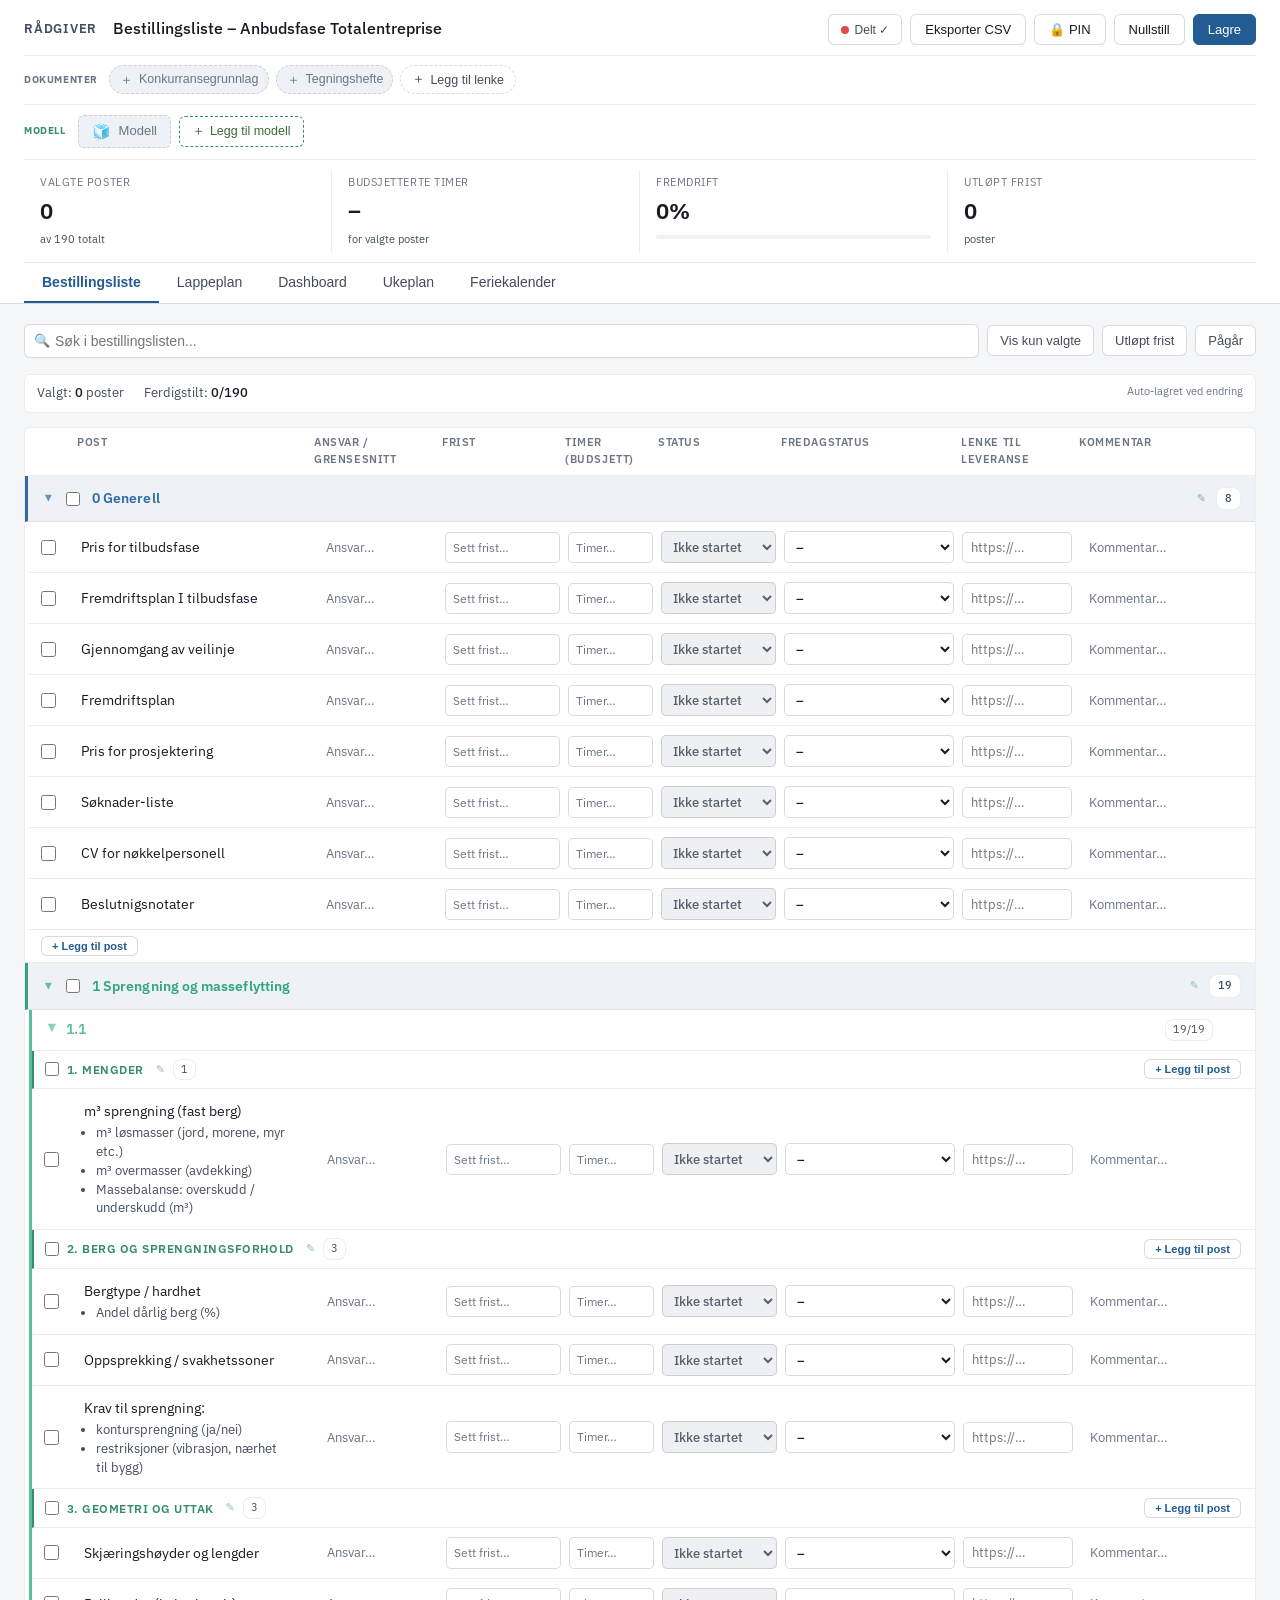
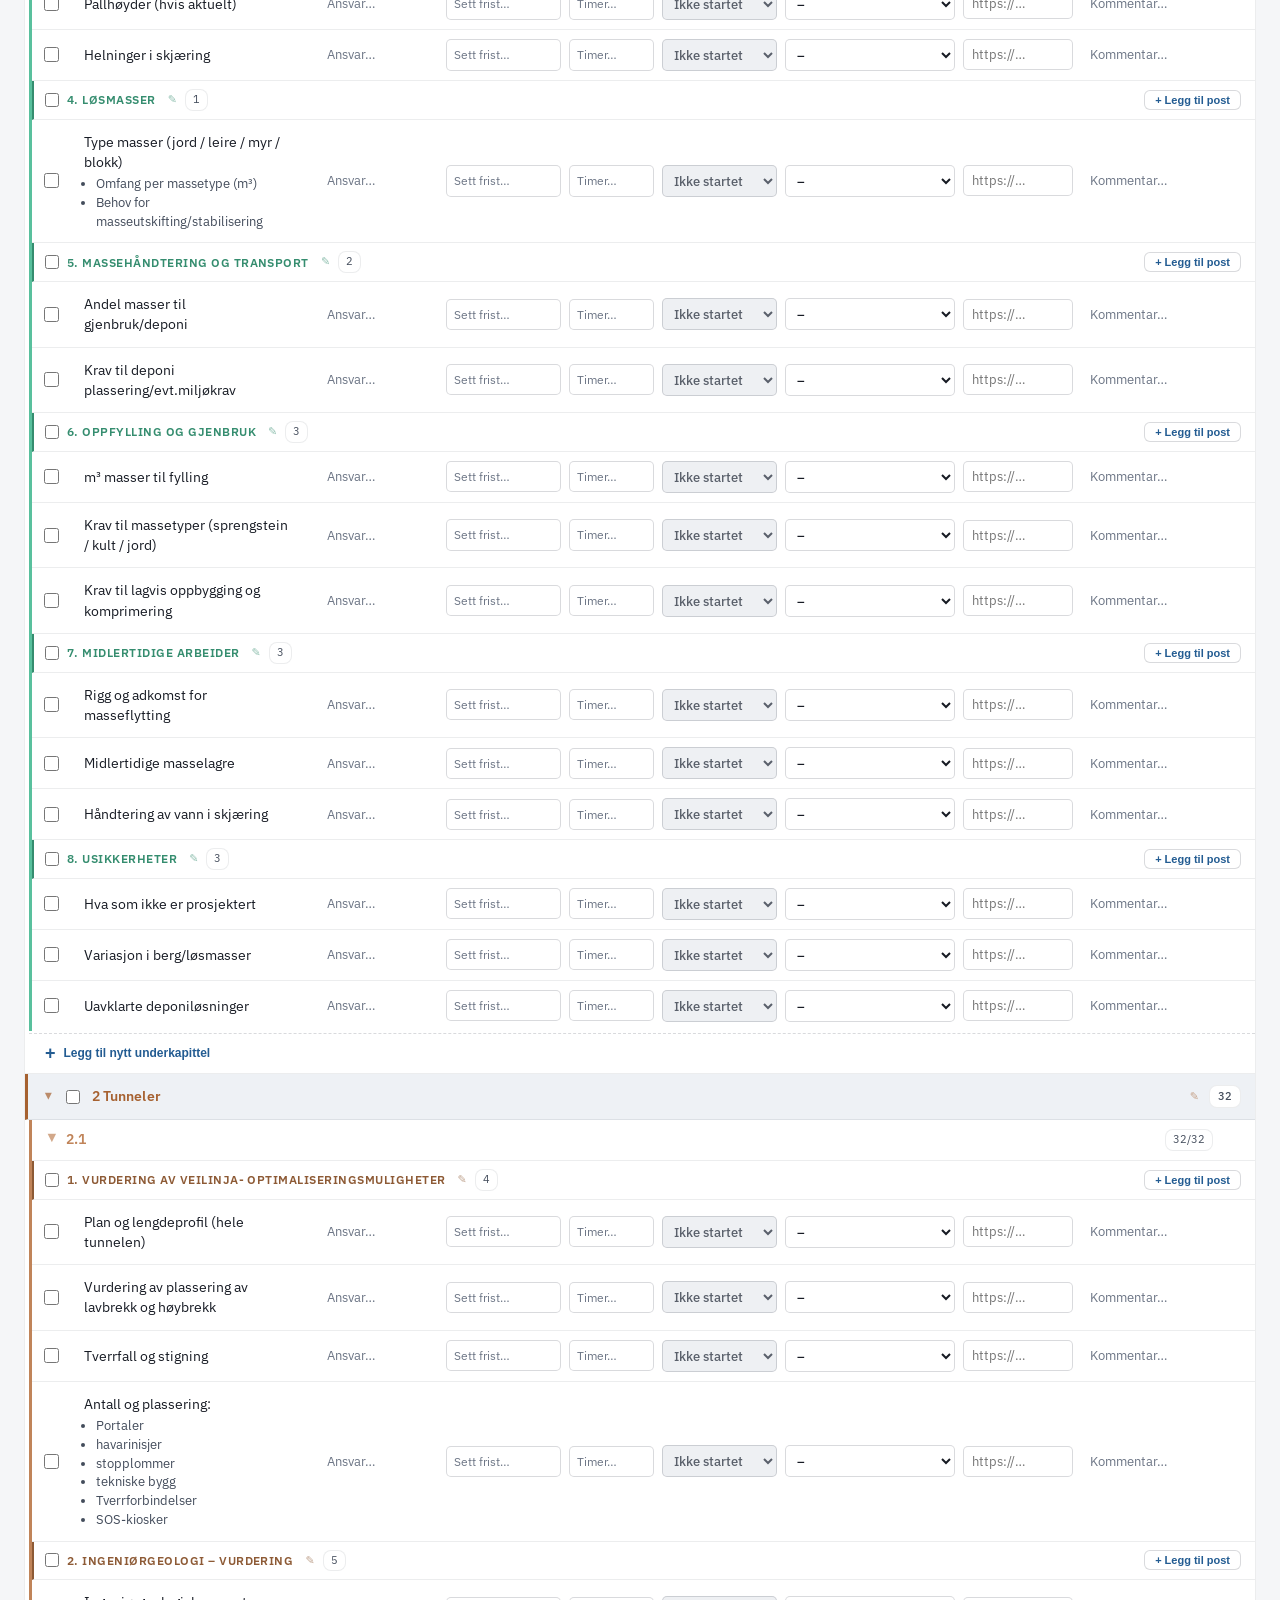
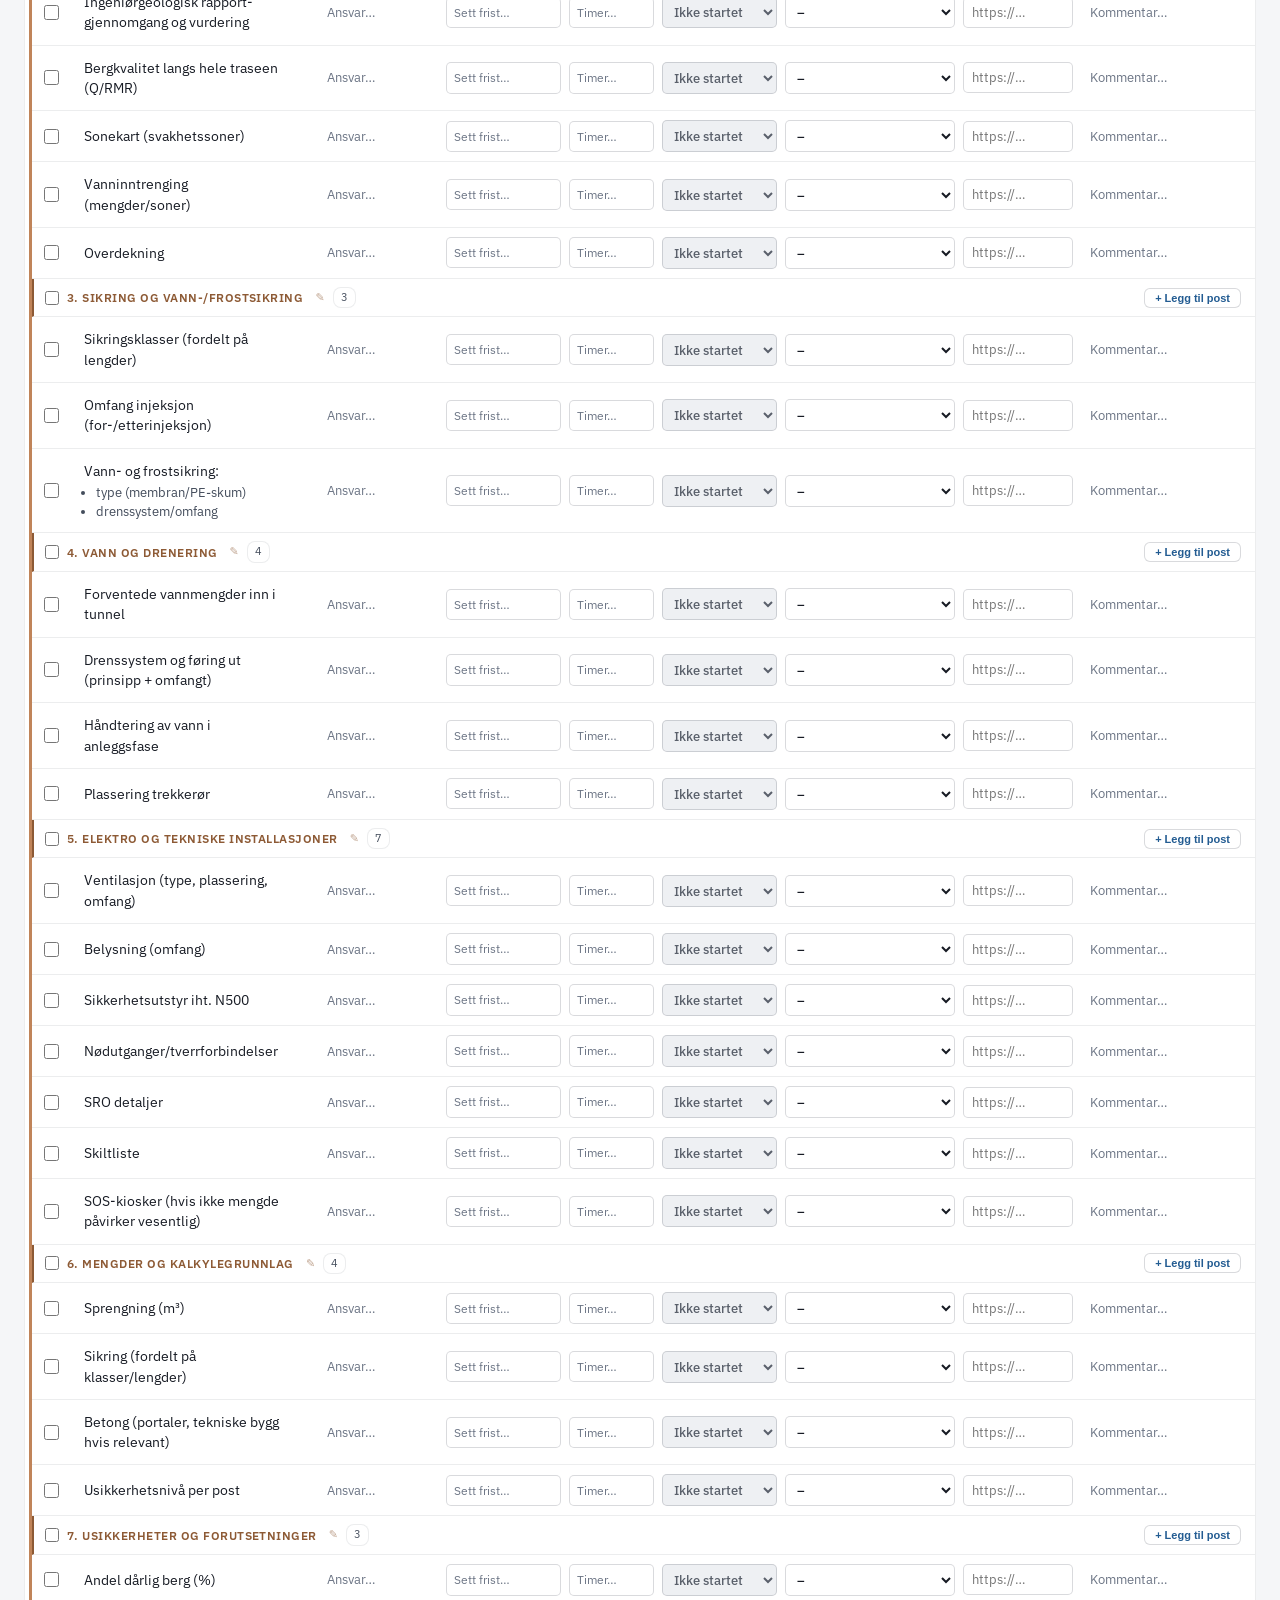
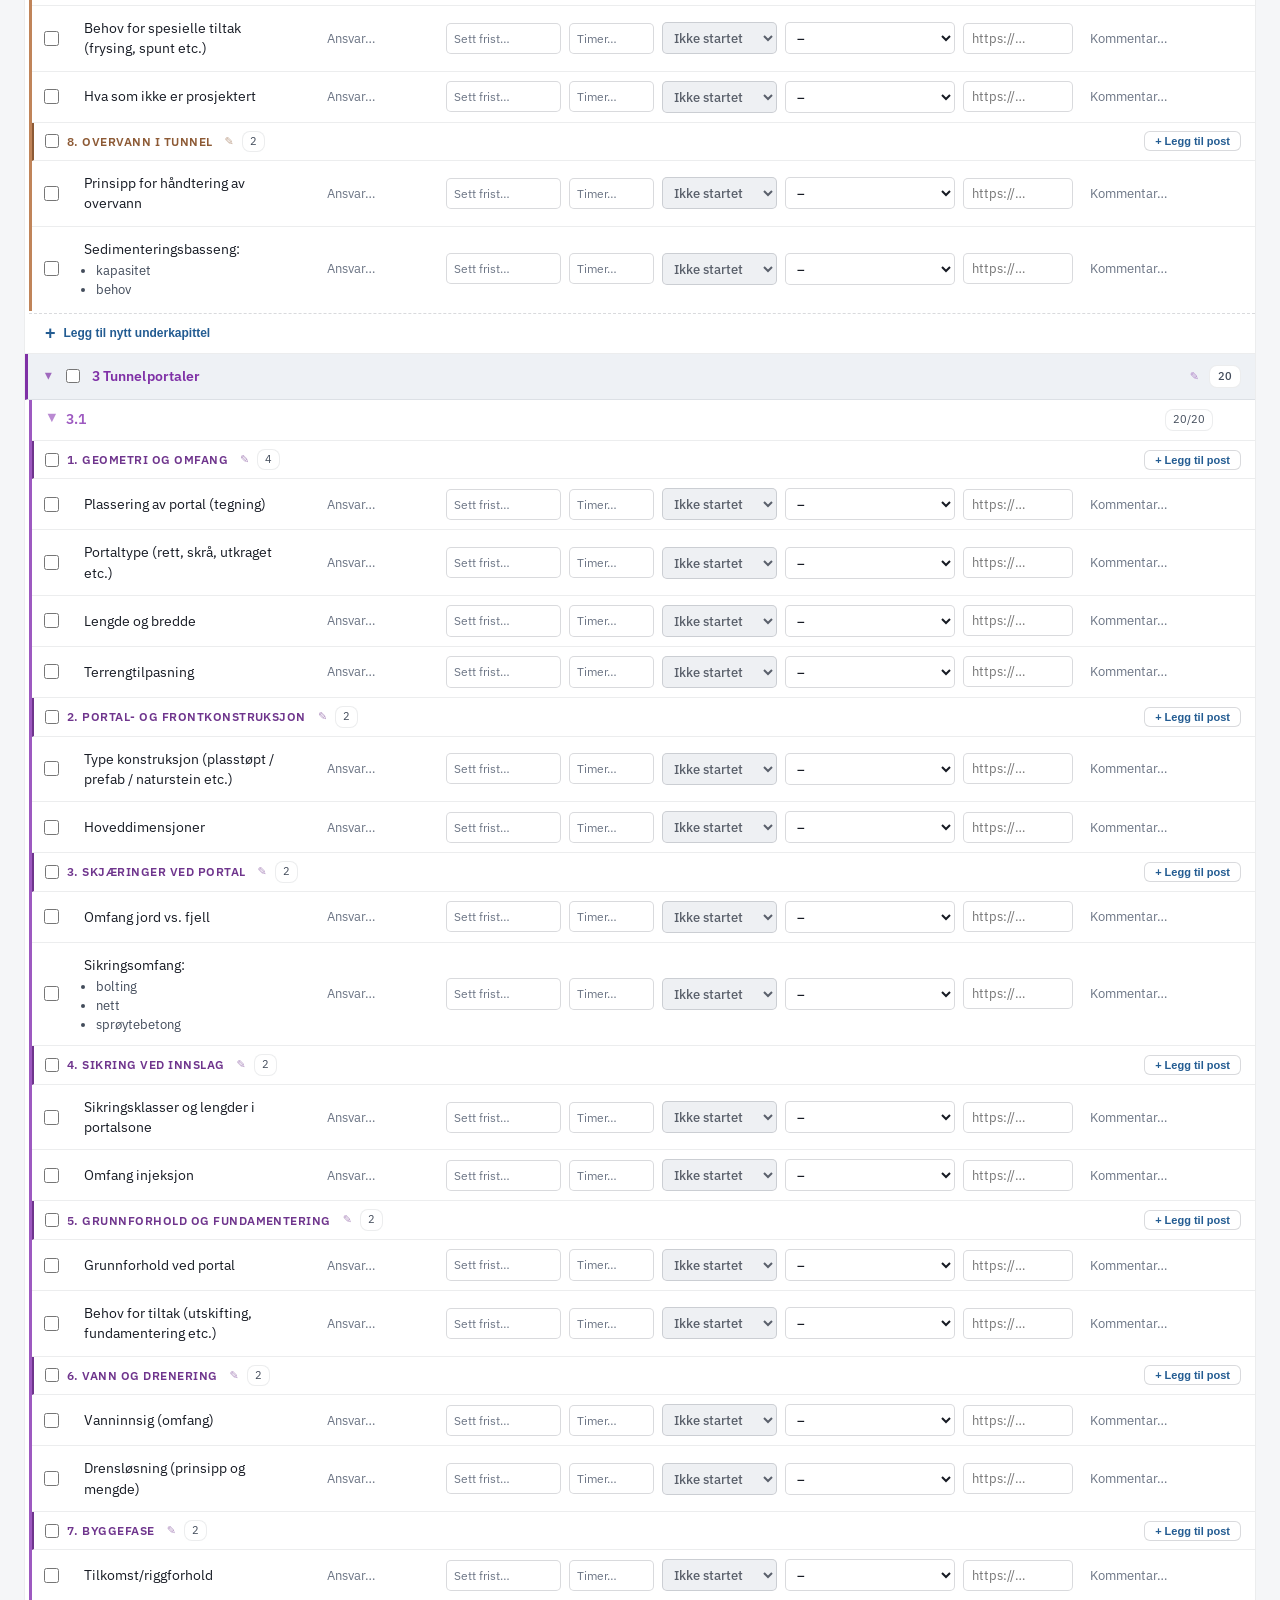
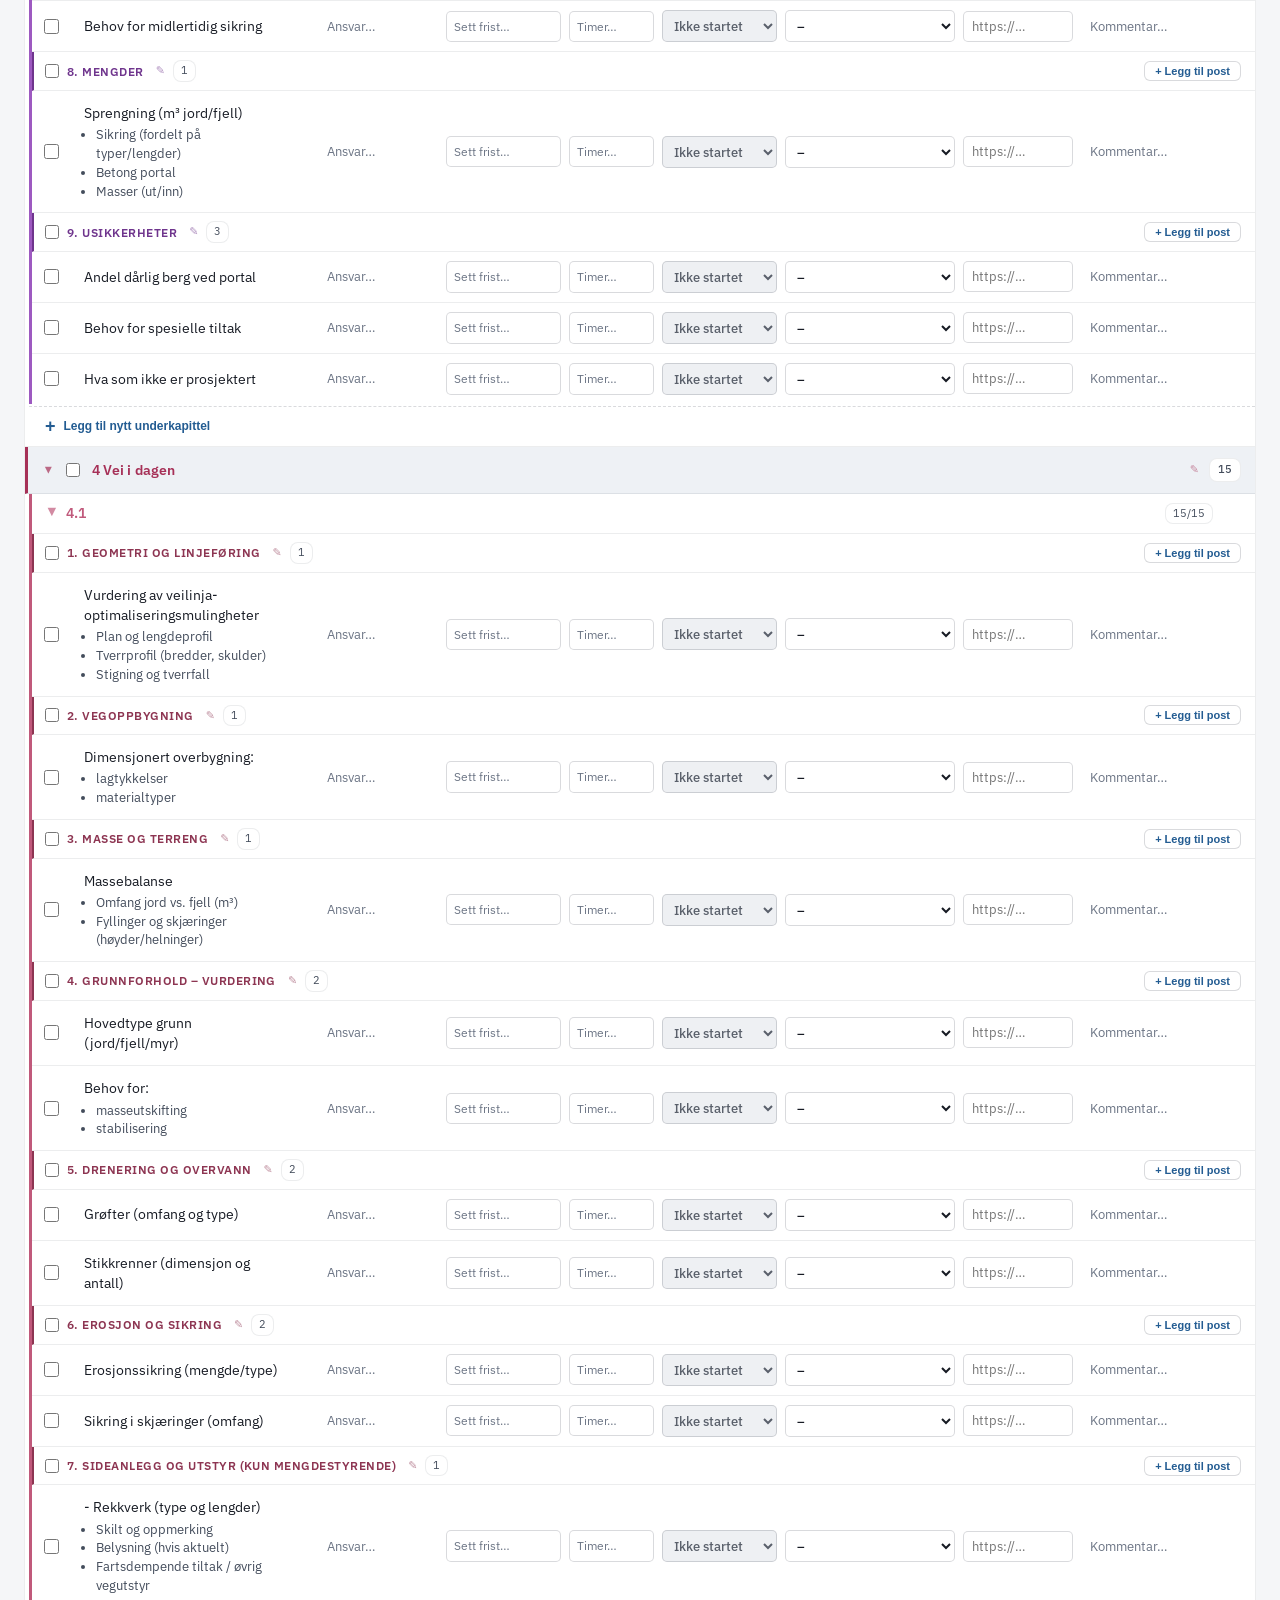
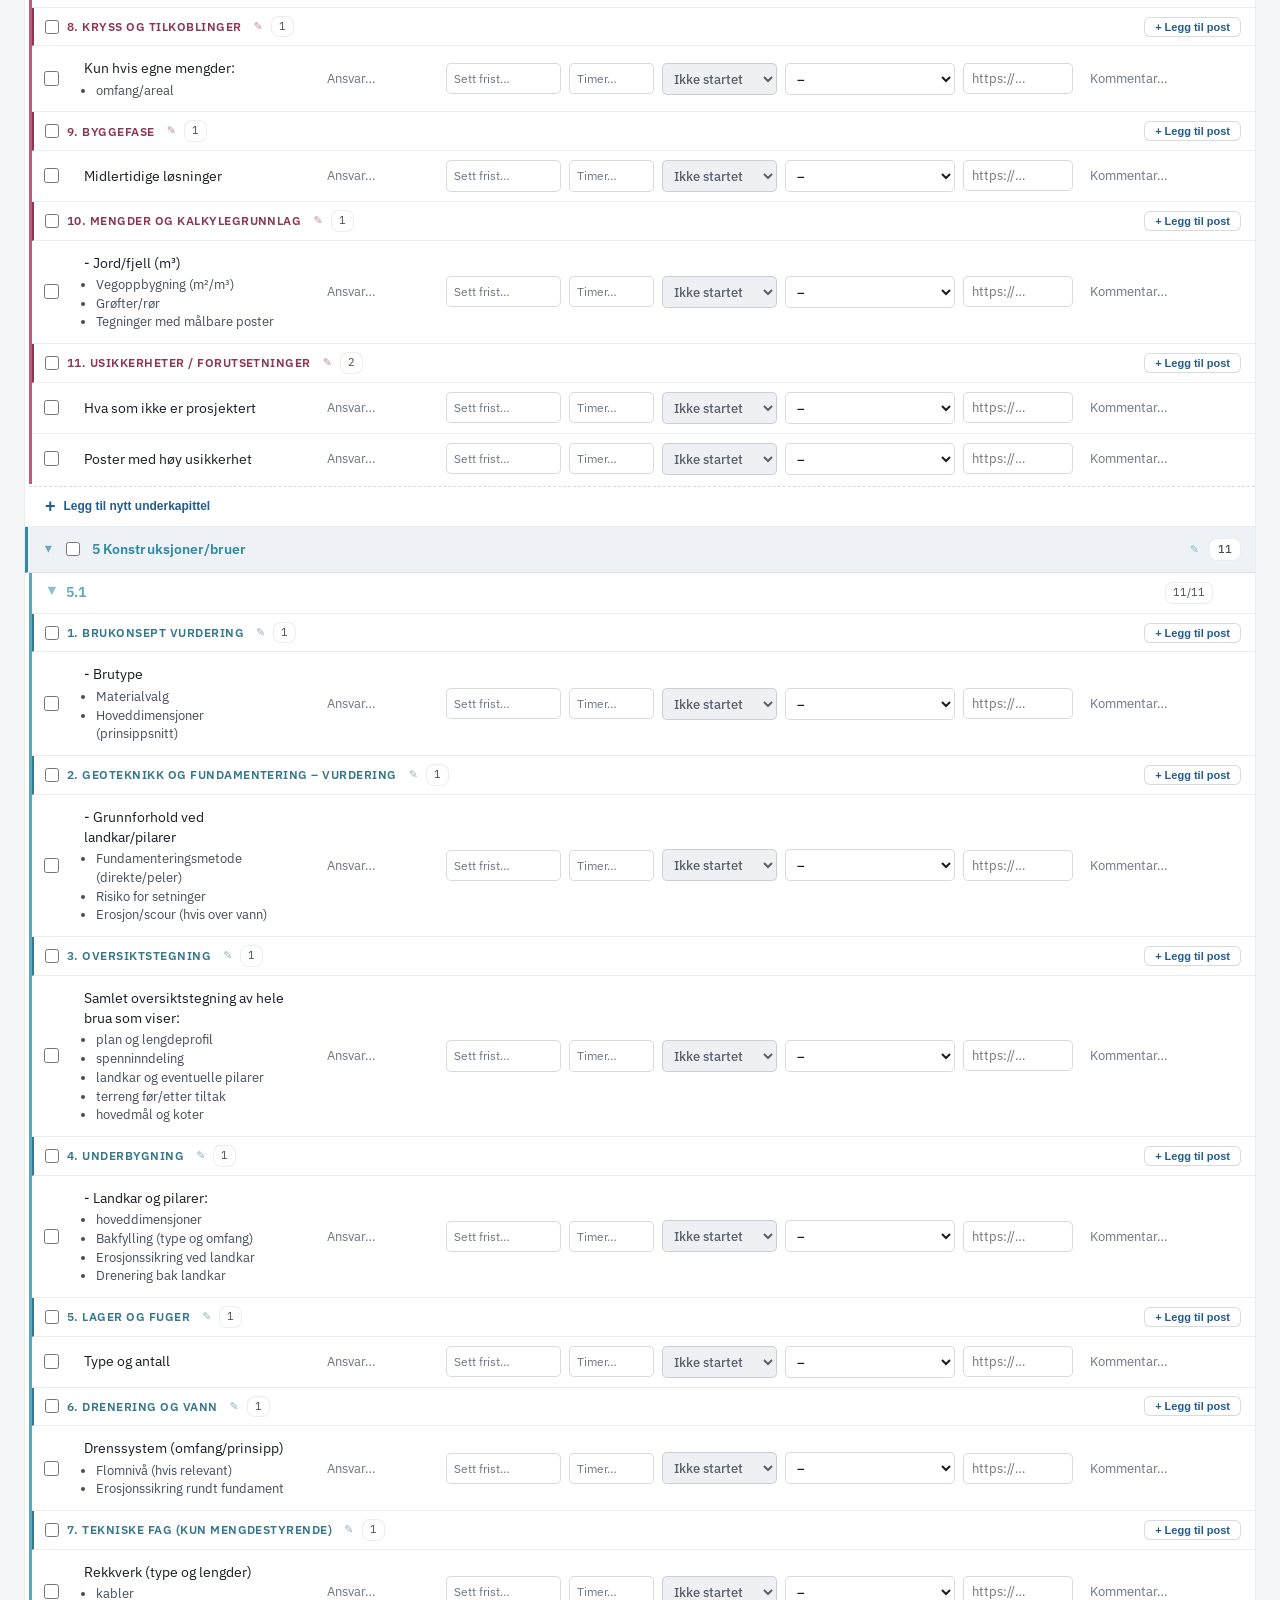
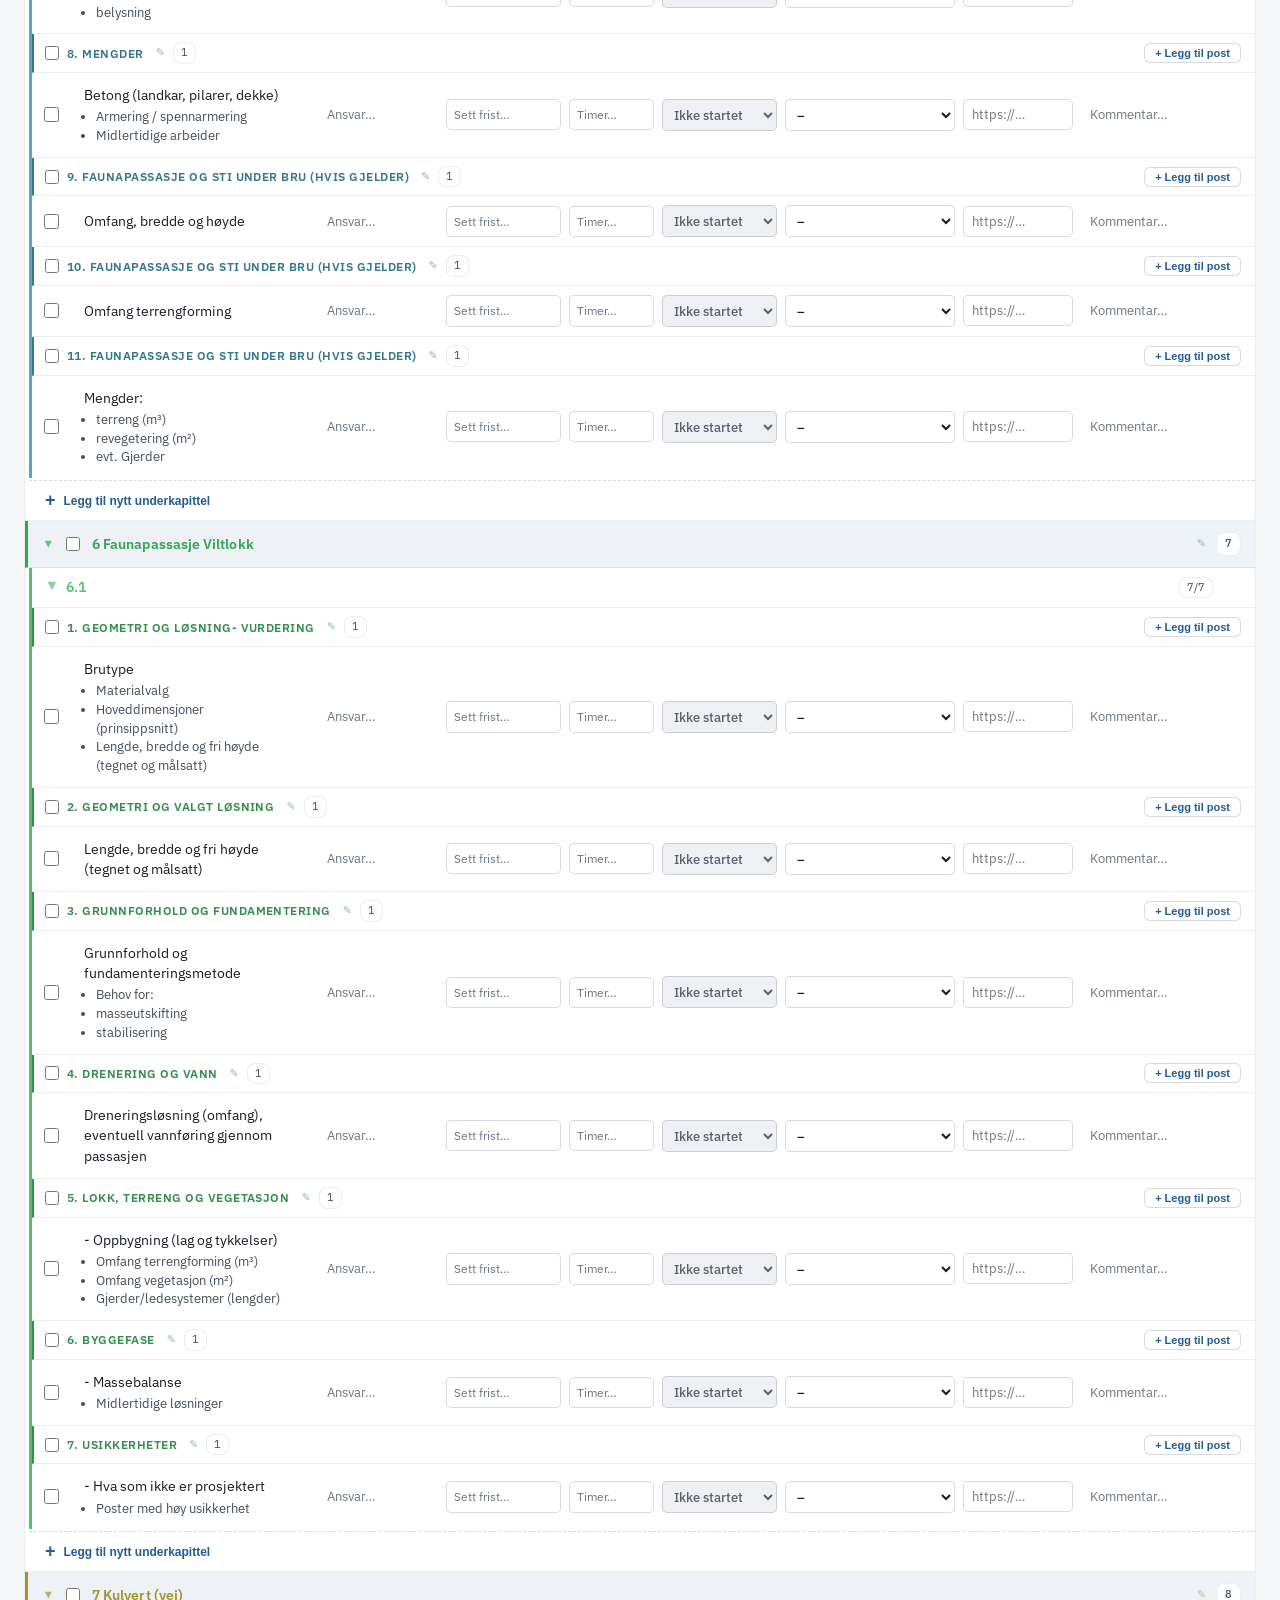
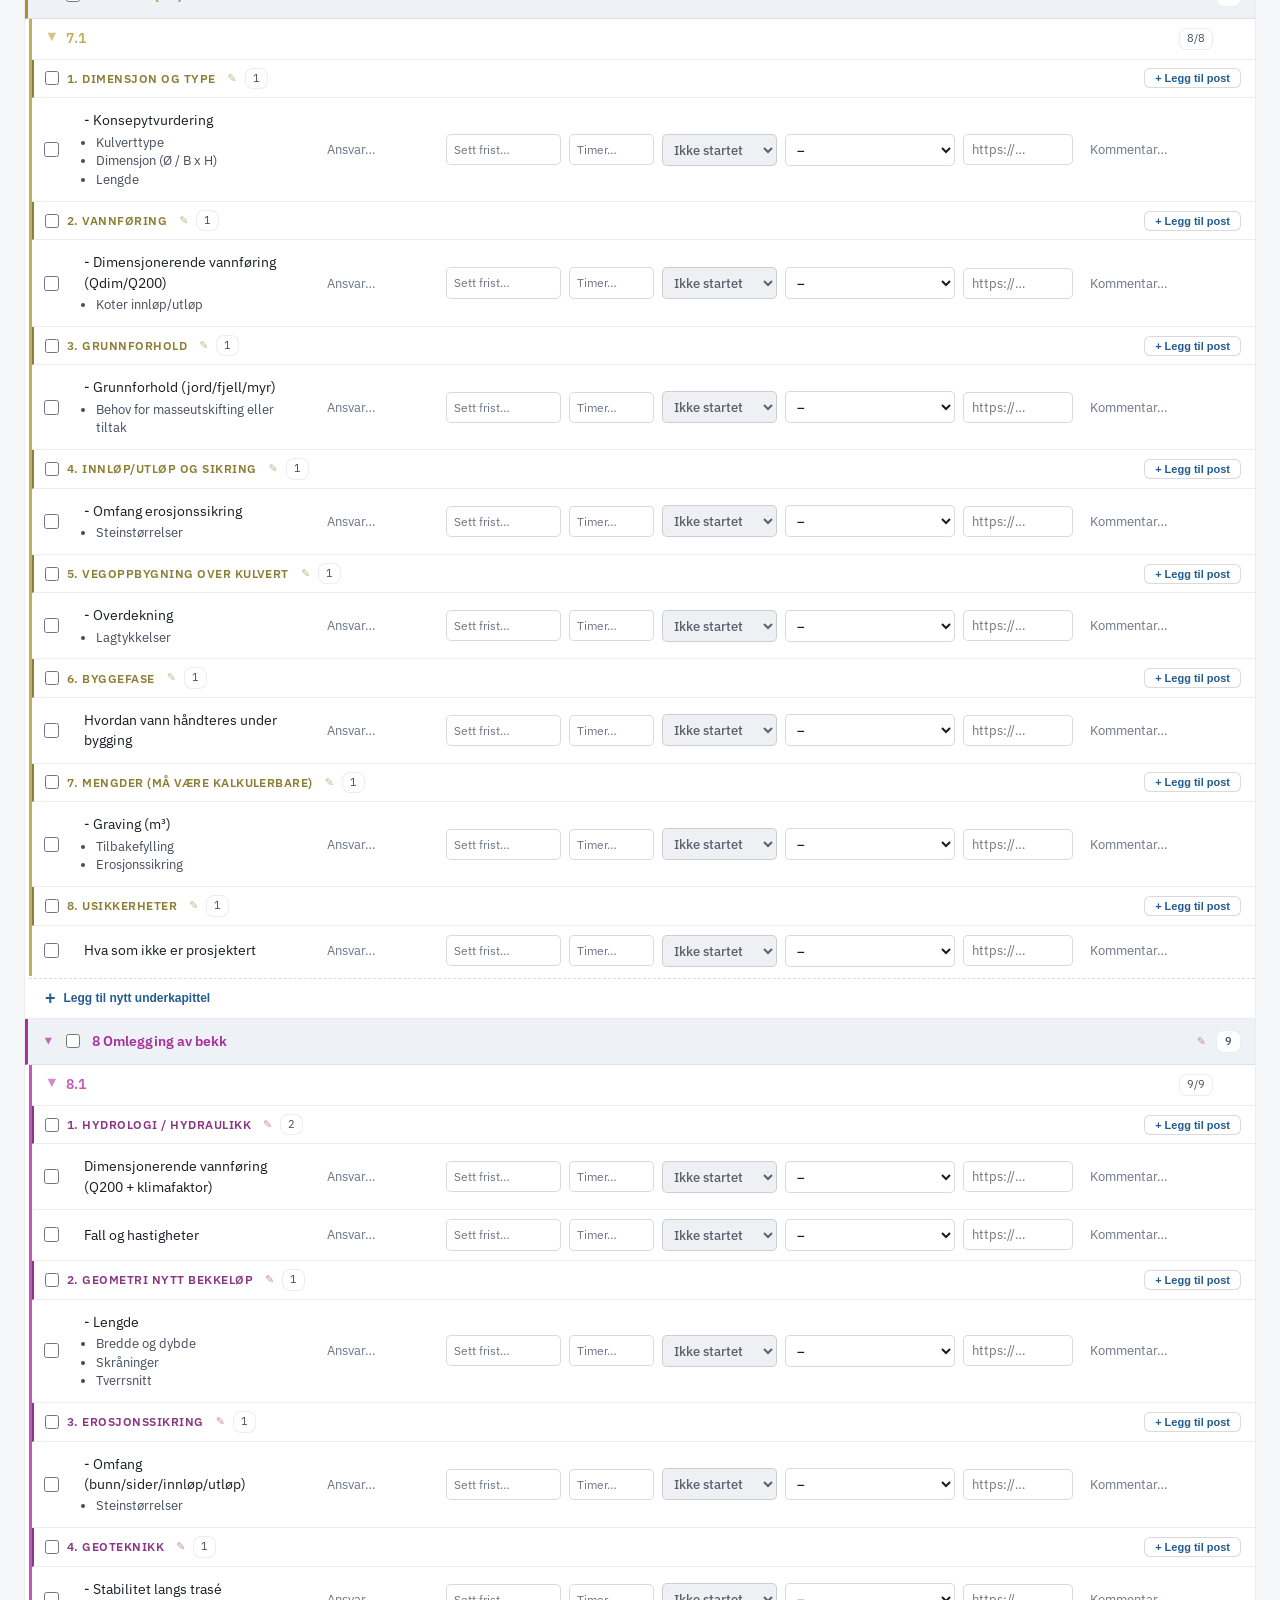
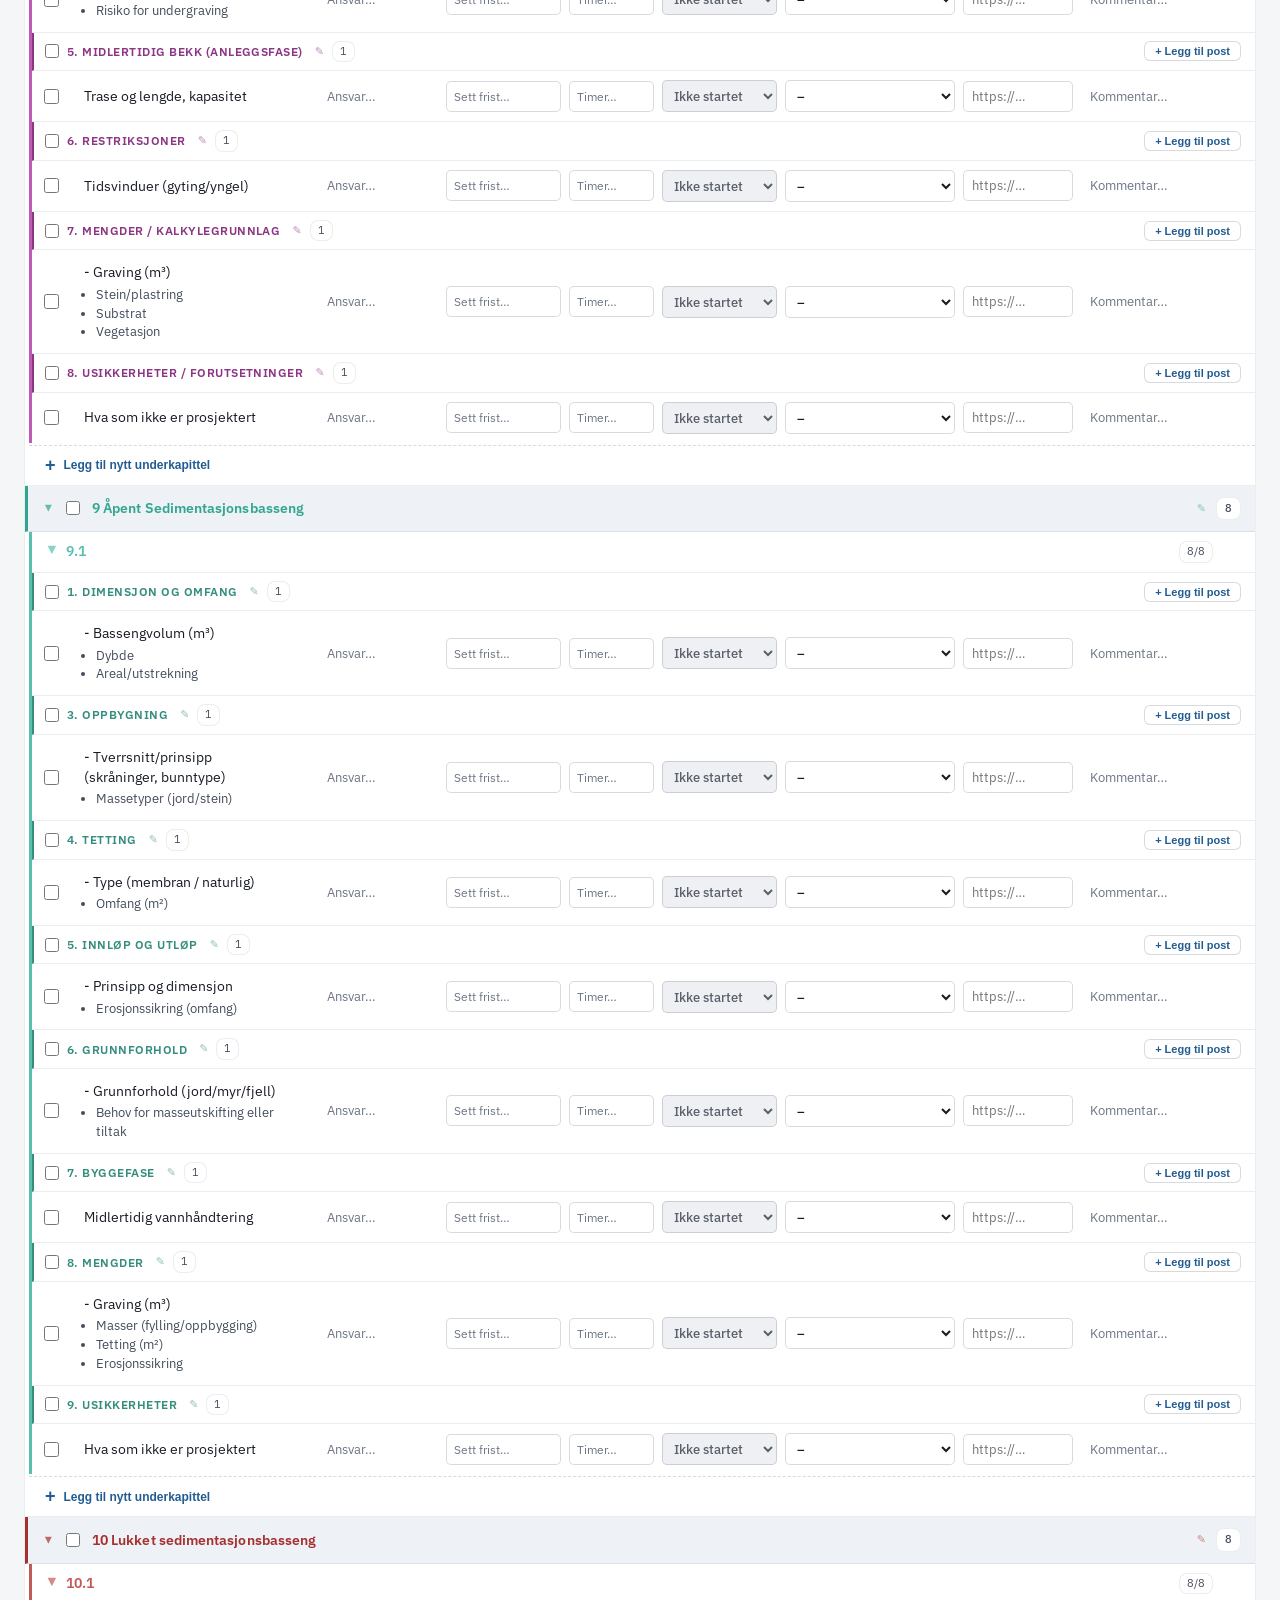
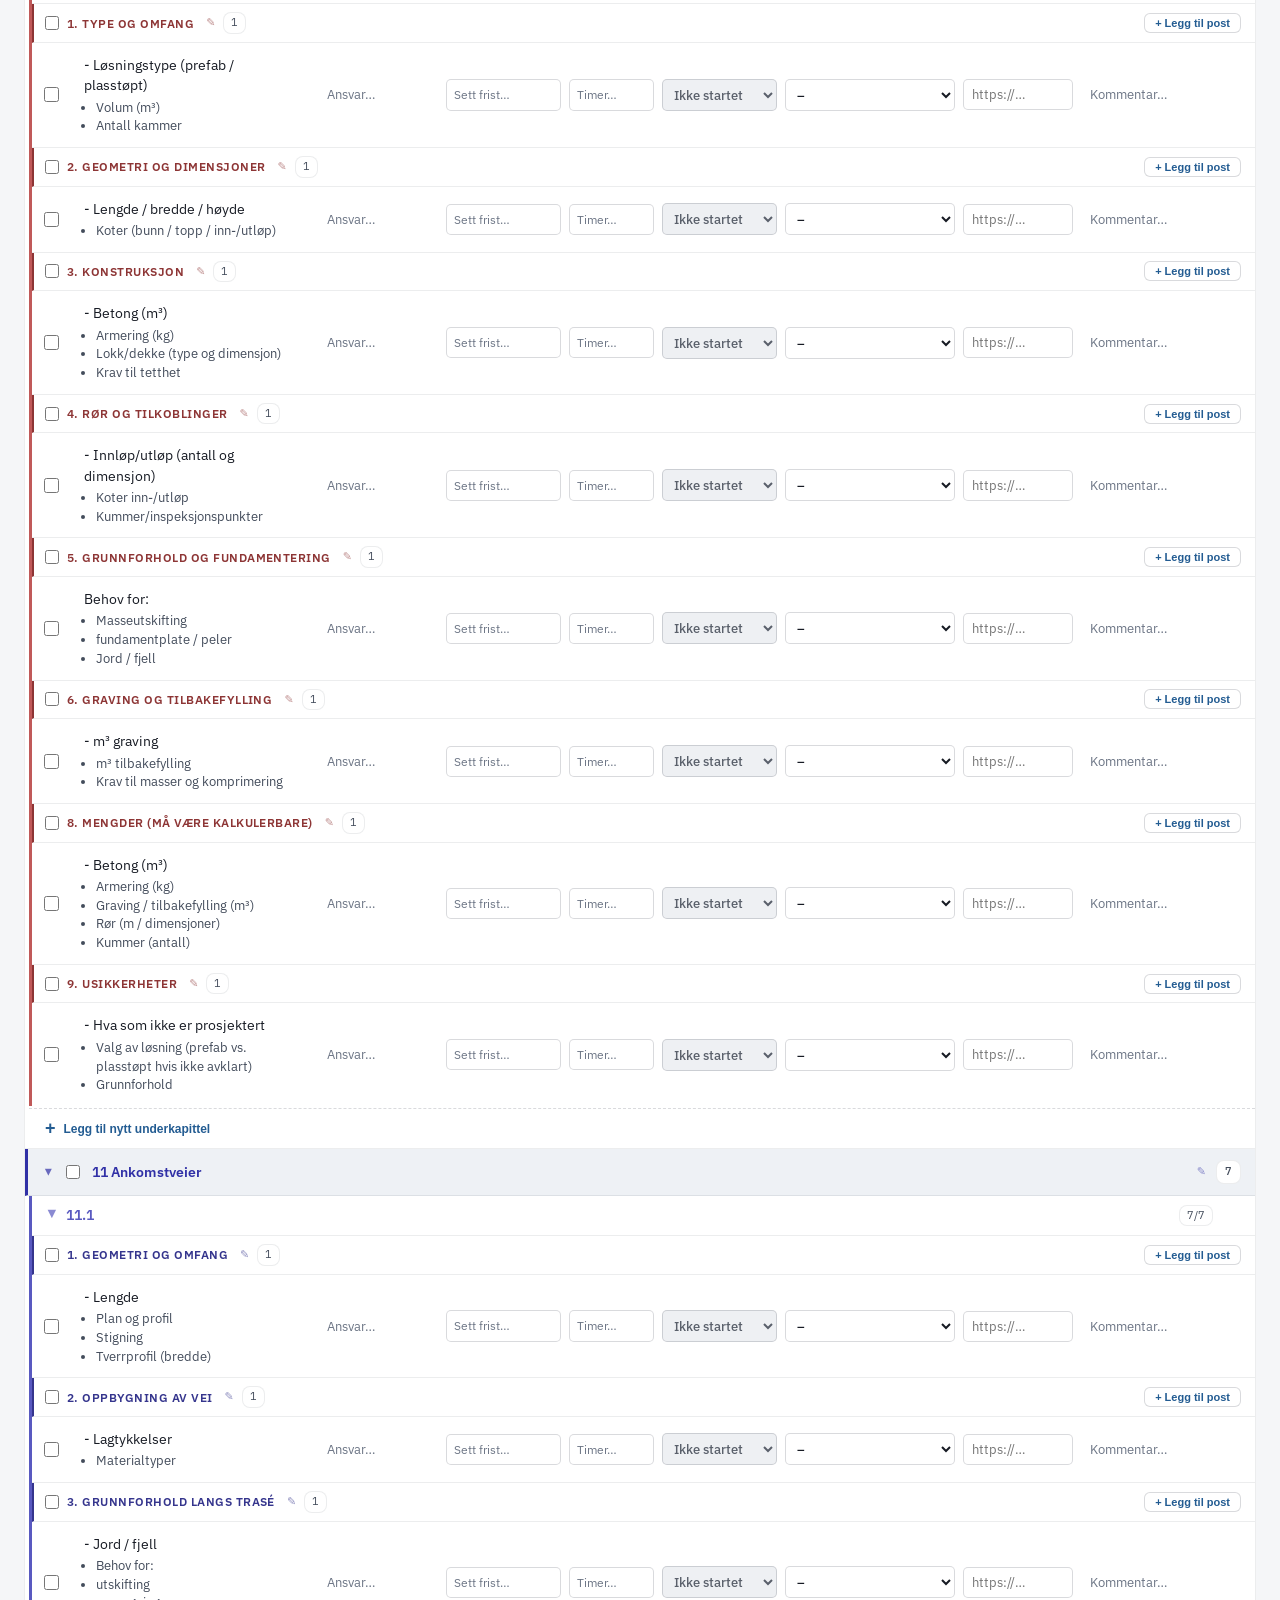
==== index.html @ 3f76acf6 "Add files via upload" ====
<!DOCTYPE html>
<html lang="no">
<head>
<meta charset="UTF-8">
<meta name="viewport" content="width=device-width, initial-scale=1.0">
<title>Bestillingsliste – Anbudsfase</title>
<link rel="preconnect" href="https://fonts.googleapis.com">
<link rel="preconnect" href="https://fonts.gstatic.com" crossorigin>
<link href="https://fonts.googleapis.com/css2?family=IBM+Plex+Sans:wght@400;500;600;700&family=IBM+Plex+Mono:wght@400;500&display=swap" rel="stylesheet">
<style>
  *, *::before, *::after { box-sizing: border-box; margin: 0; padding: 0; }

  :root {
    --bg: #f5f6f8;
    --surface: #ffffff;
    --surface2: #eef1f5;
    --border: rgba(22,30,46,0.08);
    --border2: rgba(22,30,46,0.16);
    --text: #171b24;
    --text2: #434c5b;
    --text3: #6c7585;
    --blue: #235c92;
    --blue-bg: #e9f1f8;
    --green: #3a6b34;
    --green-bg: #ebf1e5;
    --amber: #8a5a12;
    --amber-bg: #f6efdd;
    --red: #9e3838;
    --red-bg: #f7eaea;
    --gray: #5a606b;
    --gray-bg: #eef0f3;
    --accent: #235c92;
    --progress: #3a8e6e;
    --radius: 9px;
    --radius-sm: 6px;
  }

  @media (prefers-color-scheme: dark) {
    :root {
      --bg: #f5f6f8;
      --surface: #ffffff;
      --surface2: #eef1f5;
      --border: rgba(22,30,46,0.08);
      --border2: rgba(22,30,46,0.16);
      --text: #171b24;
      --text2: #434c5b;
      --text3: #6c7585;
      --blue: #235c92;
      --blue-bg: #e9f1f8;
      --green: #3a6b34;
      --green-bg: #ebf1e5;
      --amber: #8a5a12;
      --amber-bg: #f6efdd;
      --red: #9e3838;
      --red-bg: #f7eaea;
      --gray: #5a606b;
      --gray-bg: #eef0f3;
    }
  }
  body {
    font-family: 'IBM Plex Sans', -apple-system, BlinkMacSystemFont, 'Segoe UI', system-ui, sans-serif;
    background: var(--bg);
    color: var(--text);
    font-size: 15px;
    line-height: 1.6;
    min-height: 100vh;
    -webkit-font-smoothing: antialiased;
    text-rendering: optimizeLegibility;
  }

  /* ── Header ── */
  .header {
    background: var(--surface);
    border-bottom: 0.5px solid var(--border2);
    padding: 0 24px;
    position: sticky;
    top: 0;
    z-index: 100;
  }
  .header-top {
    display: flex;
    align-items: center;
    gap: 16px;
    padding: 14px 0 10px;
    border-bottom: 0.5px solid var(--border);
  }
  .logo {
    font-size: 13px;
    font-weight: 600;
    color: var(--text2);
    letter-spacing: 0.06em;
    text-transform: uppercase;
  }
  .project-name {
    font-size: 16px;
    font-weight: 500;
    color: var(--text);
    flex: 1;
  }
  .header-actions { display: flex; gap: 8px; }
  .btn {
    font-size: 13px;
    font-weight: 500;
    padding: 7px 14px;
    border-radius: var(--radius-sm);
    border: 0.5px solid var(--border2);
    background: var(--surface);
    color: var(--text);
    cursor: pointer;
    transition: background 0.12s;
  }
  .btn:hover { background: var(--surface2); }
  .btn-primary {
    background: var(--accent);
    color: #fff;
    border-color: var(--accent);
  }
  .btn-primary:hover { opacity: 0.88; background: var(--accent); }

  /* ── Lenke-strip (dokumentlenker) ── */
  .link-strip {
    display: flex;
    align-items: center;
    flex-wrap: wrap;
    gap: 7px;
    padding: 9px 0 10px;
    border-bottom: 0.5px solid var(--border);
  }
  .link-strip-label {
    font-size: 10px;
    font-weight: 700;
    color: var(--text3);
    text-transform: uppercase;
    letter-spacing: 0.06em;
    margin-right: 4px;
    flex-shrink: 0;
  }
  .link-chip {
    display: inline-flex;
    align-items: center;
    gap: 6px;
    font-size: 12.5px;
    font-weight: 500;
    padding: 5px 9px 5px 10px;
    border-radius: 999px;
    border: 0.5px solid var(--border2);
    background: var(--surface);
    color: var(--blue);
    text-decoration: none;
    line-height: 1.3;
    transition: background 0.12s, border-color 0.12s;
    max-width: 280px;
  }
  .link-chip:hover { background: var(--blue-bg); border-color: var(--blue); }
  .link-chip.empty {
    color: var(--text3);
    background: var(--surface2);
    border-style: dashed;
    cursor: pointer;
  }
  .link-chip.empty:hover { background: var(--surface); border-color: var(--text3); }
  .link-chip-icon { font-size: 13px; line-height: 1; flex-shrink: 0; }
  .link-chip-text {
    overflow: hidden;
    text-overflow: ellipsis;
    white-space: nowrap;
  }
  .link-chip-edit {
    display: inline-flex;
    align-items: center;
    justify-content: center;
    width: 18px;
    height: 18px;
    border-radius: 50%;
    border: none;
    background: transparent;
    color: var(--text3);
    font-size: 11px;
    cursor: pointer;
    flex-shrink: 0;
    opacity: 0;
    transition: opacity 0.12s, background 0.12s;
  }
  .link-chip:hover .link-chip-edit { opacity: 1; }
  .link-chip-edit:hover { background: var(--border2); color: var(--text); }
  .link-add-btn {
    display: inline-flex;
    align-items: center;
    gap: 5px;
    font-size: 12.5px;
    font-weight: 500;
    padding: 5px 11px;
    border-radius: 999px;
    border: 0.5px dashed var(--border2);
    background: transparent;
    color: var(--text2);
    cursor: pointer;
    transition: background 0.12s, border-color 0.12s, color 0.12s;
  }
  .link-add-btn:hover { background: var(--surface2); border-color: var(--text3); color: var(--text); }

  /* ── Modell-område (dedikert) ── */
  .model-strip {
    display: flex;
    align-items: center;
    flex-wrap: wrap;
    gap: 8px;
    padding: 10px 0 11px;
    border-bottom: 0.5px solid var(--border);
  }
  .model-strip-label {
    font-size: 10px;
    font-weight: 700;
    color: var(--progress);
    text-transform: uppercase;
    letter-spacing: 0.06em;
    margin-right: 4px;
    flex-shrink: 0;
  }
  .model-chip {
    display: inline-flex;
    align-items: center;
    gap: 8px;
    font-size: 13px;
    font-weight: 600;
    padding: 7px 13px;
    border-radius: var(--radius-sm);
    border: 0.5px solid var(--progress);
    background: var(--green-bg);
    color: var(--green);
    text-decoration: none;
    line-height: 1.3;
    transition: background 0.12s, box-shadow 0.12s;
    max-width: 340px;
  }
  .model-chip:hover { background: #e0ebe1; box-shadow: 0 1px 4px rgba(58,142,110,0.18); }
  .model-chip.empty {
    color: var(--text3);
    background: var(--surface2);
    border: 0.5px dashed var(--border2);
    font-weight: 500;
    cursor: pointer;
  }
  .model-chip.empty:hover { background: var(--surface); border-color: var(--progress); color: var(--green); }
  .model-chip-icon { font-size: 15px; line-height: 1; flex-shrink: 0; }
  .model-chip-text { overflow: hidden; text-overflow: ellipsis; white-space: nowrap; }
  .model-chip-edit {
    display: inline-flex; align-items: center; justify-content: center;
    width: 19px; height: 19px; border-radius: 50%; border: none;
    background: transparent; color: inherit; font-size: 11px; cursor: pointer;
    flex-shrink: 0; opacity: 0.5; transition: opacity 0.12s, background 0.12s;
  }
  .model-chip:hover .model-chip-edit { opacity: 1; }
  .model-chip-edit:hover { background: rgba(58,142,110,0.18); }
  .model-add-btn {
    display: inline-flex; align-items: center; gap: 5px;
    font-size: 12.5px; font-weight: 500; padding: 6px 12px;
    border-radius: var(--radius-sm); border: 0.5px dashed var(--progress);
    background: transparent; color: var(--green); cursor: pointer;
    transition: background 0.12s;
  }
  .model-add-btn:hover { background: var(--green-bg); }

  /* ── Lenke-redigeringsmodal ── */
  .link-overlay { display:none; position:fixed; inset:0; background:rgba(0,0,0,.5); z-index:700; align-items:center; justify-content:center; }
  .link-overlay.show { display:flex; }
  .link-modal { background:var(--surface); border:0.5px solid var(--border2); border-radius:var(--radius); padding:26px 28px; width:440px; max-width:95vw; box-shadow:0 20px 60px rgba(0,0,0,.25); }
  .link-modal h2 { font-size:15px; font-weight:700; color:var(--text); margin:0 0 4px; }
  .link-modal p { font-size:12px; color:var(--text2); line-height:1.6; margin:0 0 18px; }
  .link-field { margin-bottom:14px; }
  .link-field label { display:block; font-size:10px; font-weight:700; color:var(--text3); text-transform:uppercase; letter-spacing:.06em; margin-bottom:5px; }
  .link-field input { width:100%; box-sizing:border-box; font-size:13px; padding:9px 11px; border:0.5px solid var(--border2); border-radius:var(--radius-sm); background:var(--bg); color:var(--text); outline:none; font-family:inherit; }
  .link-field input:focus { border-color:var(--accent); }
  .link-modal-actions { display:flex; align-items:center; gap:8px; margin-top:20px; }
  .link-modal-actions .spacer { flex:1; }
  .link-del-btn { font-size:13px; font-weight:500; padding:7px 14px; border-radius:var(--radius-sm); border:0.5px solid var(--border2); background:var(--surface); color:var(--red); cursor:pointer; }
  .link-del-btn:hover { background:var(--red-bg); border-color:var(--red); }

  /* ── Stats ── */
  .stats-bar {
    display: grid;
    grid-template-columns: repeat(4, 1fr);
    gap: 0;
    border-bottom: 0.5px solid var(--border);
    padding: 10px 0;
  }
  .stat {
    padding: 4px 16px;
    border-right: 0.5px solid var(--border);
  }
  .stat:last-child { border-right: none; }
  .stat-label { font-size: 11px; color: var(--text3); text-transform: uppercase; letter-spacing: 0.05em; margin-bottom: 2px; }
  .stat-value { font-size: 22px; font-weight: 600; color: var(--text); }
  .stat-sub { font-size: 11px; color: var(--text2); margin-top: 2px; }
  .progress-wrap { height: 4px; background: var(--surface2); border-radius: 2px; margin-top: 6px; }
  .progress-fill { height: 4px; background: var(--progress); border-radius: 2px; transition: width 0.3s; }

  /* ── Tabs ── */
  .tabs {
    display: flex;
    gap: 0;
    padding: 0;
  }
  .tab {
    font-size: 14px;
    font-weight: 500;
    padding: 11px 18px;
    border: none;
    background: none;
    color: var(--text2);
    cursor: pointer;
    border-bottom: 2px solid transparent;
    margin-bottom: -0.5px;
  }
  .tab:hover { color: var(--text); }
  .tab.active { color: var(--accent); border-bottom-color: var(--accent); font-weight: 600; }

  /* ── Main layout ── */
  .main { max-width: 1400px; margin: 0 auto; padding: 20px 24px; }

  /* ── Filter bar ── */
  .filter-bar {
    display: flex;
    gap: 8px;
    margin-bottom: 16px;
    align-items: center;
    flex-wrap: wrap;
  }
  .search-wrap {
    position: relative;
    flex: 1;
    min-width: 220px;
  }
  .search-icon {
    position: absolute;
    left: 10px;
    top: 50%;
    transform: translateY(-50%);
    color: var(--text3);
    font-size: 13px;
    pointer-events: none;
  }
  .search-input {
    width: 100%;
    padding: 8px 10px 8px 30px;
    border: 0.5px solid var(--border2);
    border-radius: var(--radius-sm);
    background: var(--surface);
    color: var(--text);
    font-size: 14px;
    outline: none;
  }
  .search-input:focus { border-color: var(--accent); }
  .filter-btn {
    font-size: 13px;
    padding: 7px 12px;
    border: 0.5px solid var(--border2);
    border-radius: var(--radius-sm);
    background: var(--surface);
    color: var(--text2);
    cursor: pointer;
    white-space: nowrap;
  }
  .filter-btn:hover { background: var(--surface2); }
  .filter-btn.on { background: var(--blue-bg); color: var(--blue); border-color: var(--blue); }

  /* ── Summary bar ── */
  .summary {
    display: flex;
    gap: 20px;
    font-size: 13px;
    color: var(--text2);
    margin-bottom: 14px;
    padding: 8px 12px;
    background: var(--surface);
    border-radius: var(--radius-sm);
    border: 0.5px solid var(--border);
  }
  .summary strong { color: var(--text); font-weight: 500; }
  .overdue-flag { color: var(--red); font-weight: 500; }

  /* ── Column headers ── */
  .col-headers {
    display: grid;
    grid-template-columns: 32px minmax(0,1.4fr) 120px 115px 85px 115px minmax(0,1.05fr) 110px minmax(0,1fr);
    gap: 8px;
    padding: 6px 12px;
    background: var(--surface);
    border: 0.5px solid var(--border);
    border-radius: var(--radius-sm) var(--radius-sm) 0 0;
    position: sticky;
    top: 148px;
    z-index: 10;
  }
  .ch {
    font-size: 11px;
    font-weight: 600;
    color: var(--text3);
    text-transform: uppercase;
    letter-spacing: 0.05em;
  }

  /* ── Section blocks ── */
  .section-block {
    border: 0.5px solid var(--border);
    border-top: none;
    background: var(--surface);
    overflow: hidden;
  }
  .section-block:last-child { border-radius: 0 0 var(--radius-sm) var(--radius-sm); }

  .section-header {
    display: flex;
    align-items: center;
    gap: 10px;
    padding: 11px 14px;
    cursor: pointer;
    background: var(--sec-tint, var(--surface2));
    border-bottom: 0.5px solid var(--border);
    border-left: 3px solid var(--sec-color, var(--border2));
    user-select: none;
    transition: background 0.14s;
  }
  .section-header:hover { background: var(--surface2); }
  .chevron {
    font-size: 9px;
    color: var(--text3);
    transition: transform 0.18s;
    width: 14px;
    text-align: center;
  }
  .section-header .chevron { color: var(--sec-color, var(--text3)); opacity: 0.7; }
  .chevron.open { transform: rotate(90deg); }
  .section-name {
    font-size: 14px;
    font-weight: 600;
    color: var(--sec-color, var(--text));
    flex: 1;
    letter-spacing: 0.005em;
  }
  .section-header .sec-edit-hint { color: var(--sec-color, var(--text3)); opacity: 0.55; }
  .sec-badge {
    font-size: 11px;
    padding: 2px 8px;
    border-radius: 8px;
    font-weight: 500;
  }
  .sec-sel { background: var(--blue-bg); color: var(--blue); }
  .sec-count { background: var(--surface); color: var(--text2); border: 0.5px solid var(--border); }

  /* ── Task rows ── */
  .task-rows { overflow: hidden; }
  .task-row {
    display: grid;
    grid-template-columns: 32px minmax(0,1.4fr) 120px 115px 85px 115px minmax(0,1.05fr) 110px minmax(0,1fr);
    gap: 8px;
    align-items: center;
    padding: 9px 12px;
    border-bottom: 0.5px solid var(--border);
    transition: background 0.1s;
  }
  .task-row:last-child { border-bottom: none; }
  .task-row:hover { background: var(--surface2); }
  .task-row.selected { background: var(--blue-bg); }
  .section-block .task-rows { border-left: 4px solid transparent; }
  .task-row.selected:hover { background: var(--blue-bg); filter: brightness(0.97); }

  .cb { width: 15px; height: 15px; cursor: pointer; accent-color: var(--accent); }
  .task-name {
    font-size: 14px;
    color: var(--text);
    white-space: nowrap;
    overflow: hidden;
    text-overflow: ellipsis;
  }
  .task-name-input {
    width: 100%;
    font-size: 14px;
    color: var(--text);
    background: transparent;
    border: 0.5px solid transparent;
    border-radius: 4px;
    padding: 4px 6px;
    font-family: inherit;
    outline: none;
    white-space: nowrap;
    overflow: hidden;
    text-overflow: ellipsis;
  }
  .task-name-input:hover { border-color: var(--border2); background: var(--surface); }
  .task-name-input:focus { border-color: var(--accent); background: var(--surface); color: var(--text); }
  .task-row.selected .task-name-input { color: var(--text); }

  input[type="date"], input[type="number"] {
    width: 100%;
    font-size: 13px;
    padding: 6px 8px;
    border: 0.5px solid var(--border2);
    border-radius: 5px;
    background: var(--surface);
    color: var(--text);
    outline: none;
    font-family: inherit;
    cursor: pointer;
  }
  input[type="date"] {
    min-width: 140px;
    padding-right: 4px;
  }
  input[type="date"]::-webkit-calendar-picker-indicator {
    cursor: pointer;
    opacity: 0.7;
    padding: 2px;
    border-radius: 3px;
    font-size: 14px;
  }
  input[type="date"]::-webkit-calendar-picker-indicator:hover {
    opacity: 1;
    background: #ffffff;
  }
  input[type="number"] {
    cursor: text;
  }
  input[type="date"]:focus, input[type="number"]:focus { border-color: var(--accent); }
  input[type="date"].overdue { border-color: var(--red); background: var(--red-bg); }

  .status-sel {
    width: 100%;
    font-size: 12.5px;
    font-weight: 500;
    padding: 6px 7px;
    border: 0.5px solid var(--border2);
    border-radius: 5px;
    background: var(--surface);
    color: var(--text);
    cursor: pointer;
    outline: none;
    font-family: inherit;
  }
  .status-sel:focus { border-color: var(--accent); }

  .link-cell { display: flex; align-items: center; gap: 5px; min-width: 0; }
  .link-input {
    flex: 1;
    min-width: 0;
    font-size: 13px;
    padding: 6px 8px;
    border: 0.5px solid var(--border2);
    border-radius: 5px;
    background: var(--surface);
    color: var(--accent);
    outline: none;
    font-family: inherit;
    white-space: nowrap;
    overflow: hidden;
    text-overflow: ellipsis;
  }
  .link-input:focus { border-color: var(--accent); }
  .link-btn {
    font-size: 12px;
    padding: 4px 6px;
    border: 0.5px solid var(--border2);
    border-radius: 5px;
    background: #ffffff;
    color: var(--text2);
    cursor: pointer;
    text-decoration: none;
    display: none;
    white-space: nowrap;
  }
  .link-btn:hover { background: var(--bg); }

  .comment-input {
    width: 100%;
    font-size: 13px;
    padding: 6px 8px;
    border: 0.5px solid transparent;
    border-radius: 5px;
    background: transparent;
    color: var(--text2);
    outline: none;
    font-family: inherit;
    white-space: nowrap;
    overflow: hidden;
    text-overflow: ellipsis;
  }
  .comment-input:focus {
    border-color: var(--border2);
    background: var(--surface);
    color: var(--text);
  }
  .comment-input::placeholder { color: var(--text3); }

  /* ── Kanban ── */
  .kanban-wrap { overflow-x: auto; padding-bottom: 8px; }
  .kanban {
    display: grid;
    grid-template-columns: repeat(5, minmax(200px, 1fr));
    gap: 12px;
    min-width: 900px;
  }
  .k-col {
    background: var(--surface);
    border: 0.5px solid var(--border);
    border-radius: var(--radius);
    padding: 12px;
    min-height: 200px;
  }
  .k-col-header {
    display: flex;
    align-items: center;
    justify-content: space-between;
    margin-bottom: 10px;
  }
  .k-col-title {
    font-size: 12px;
    font-weight: 600;
    color: var(--text2);
    text-transform: uppercase;
    letter-spacing: 0.05em;
  }
  .k-cnt {
    font-size: 10px;
    background: #ffffff;
    border-radius: 8px;
    padding: 2px 7px;
    color: var(--text2);
    border: 0.5px solid var(--border);
  }
  .k-card {
   background: #ffffff;
    border: 0.5px solid var(--border);
    border-radius: var(--radius-sm);
    padding: 9px 11px;
    margin-bottom: 7px;
    cursor: pointer;
    transition: border-color 0.12s, box-shadow 0.12s;
  }
  .k-card:hover { border-color: var(--border2); }
  .k-section { font-size: 11px; color: var(--text3); margin-bottom: 4px; }
  .k-name { font-size: 13px; color: var(--text); line-height: 1.45; }
  .k-meta { display: flex; gap: 8px; margin-top: 6px; }
  .k-date { font-size: 11px; color: var(--text2); }
  .k-date.overdue { color: var(--red); font-weight: 500; }
  .k-timer { font-size: 11px; color: var(--text2); }
  .k-empty { font-size: 12px; color: var(--text3); text-align: center; padding: 24px 0; }

  /* ── Kanban sub-tabs ── */
  .kanban-sub-tabs { display: flex; gap: 4px; margin-bottom: 16px; }
  .ksub-tab { font-size: 12px; font-weight: 500; padding: 5px 14px; border: 0.5px solid var(--border2); border-radius: 20px; background: var(--surface); color: var(--text2); cursor: pointer; }
  .ksub-tab:hover { background: var(--surface2); }
  .ksub-tab.active { background: var(--text); color: var(--bg); border-color: var(--text); }

  /* ── Timeline ── */
  .tl-info { font-size: 12px; color: var(--text3); margin-bottom: 12px; }
  .tl-info.warn { color: var(--amber); }
  .tl-scroll-wrap { overflow-x: auto; }
  .tl-container { min-width: 900px; font-size: 12px; }
  .tl-header { display: flex; border-bottom: 0.5px solid var(--border2); margin-bottom: 0; background: var(--surface); border-radius: var(--radius-sm) var(--radius-sm) 0 0; border: 0.5px solid var(--border); }
  .tl-label-col { width: 260px; min-width: 260px; padding: 8px 12px; font-size: 10px; font-weight: 600; color: var(--text3); text-transform: uppercase; letter-spacing: 0.05em; border-right: 0.5px solid var(--border); }
  .tl-months { flex: 1; display: flex; }
  .tl-month { flex: 1; padding: 8px 6px; font-size: 10px; font-weight: 600; color: var(--text3); text-transform: uppercase; letter-spacing: 0.04em; border-right: 0.5px solid var(--border); text-align: center; }
  .tl-month:last-child { border-right: none; }
  .tl-body { border: 0.5px solid var(--border); border-top: none; border-radius: 0 0 var(--radius-sm) var(--radius-sm); background: var(--surface); }
  .tl-sec-header { display: flex; align-items: center; background: var(--surface2); border-bottom: 0.5px solid var(--border); padding: 6px 12px; }
  .tl-sec-name { width: 260px; min-width: 260px; font-size: 11px; font-weight: 600; color: var(--text); border-right: 0.5px solid var(--border); padding-right: 8px; }
  .tl-sec-line { flex: 1; }
  .tl-row { display: flex; align-items: center; border-bottom: 0.5px solid var(--border); min-height: 36px; }
  .tl-row:last-child { border-bottom: none; }
  .tl-row:hover { background: var(--bg); }
  .tl-row.overdue .tl-task-name { color: var(--red); }
  .tl-task-name { width: 260px; min-width: 260px; font-size: 12px; color: var(--text2); padding: 6px 12px; border-right: 0.5px solid var(--border); white-space: nowrap; overflow: hidden; text-overflow: ellipsis; display: flex; align-items: center; gap: 6px; }
  .tl-grid { flex: 1; position: relative; height: 36px; display: flex; }
  .tl-cell { flex: 1; border-right: 0.5px solid var(--border); height: 100%; }
  .tl-cell:last-child { border-right: none; }
  .tl-today-line { position: absolute; top: 0; bottom: 0; width: 2px; background: var(--red); opacity: 0.5; pointer-events: none; z-index: 2; }
  .tl-bar { position: absolute; top: 8px; height: 20px; border-radius: 4px; cursor: pointer; transition: opacity 0.15s; z-index: 1; display: flex; align-items: center; padding: 0 6px; overflow: hidden; }
  .tl-bar:hover { opacity: 0.85; }
  .tl-bar-label { font-size: 10px; font-weight: 500; white-space: nowrap; overflow: hidden; text-overflow: ellipsis; }
  .tl-dot { position: absolute; top: 50%; transform: translateY(-50%); width: 10px; height: 10px; border-radius: 50%; cursor: pointer; z-index: 1; border: 2px solid var(--surface); }
  .tl-no-date { font-size: 11px; color: var(--text3); padding: 6px 12px; font-style: italic; }
  .tl-legend { display: flex; gap: 16px; margin-bottom: 12px; flex-wrap: wrap; }
  .tl-leg-item { display: flex; align-items: center; gap: 5px; font-size: 11px; color: var(--text2); }
  .tl-leg-dot { width: 10px; height: 10px; border-radius: 2px; }
  .status-dot { display: inline-block; width: 7px; height: 7px; border-radius: 50%; flex-shrink: 0; }

  /* ── Toast ── */
  .toast {
    position: fixed;
    bottom: 24px;
    right: 24px;
    background: var(--text);
    color: var(--bg);
    font-size: 13px;
    padding: 10px 18px;
    border-radius: var(--radius-sm);
    opacity: 0;
    transform: translateY(8px);
    transition: opacity 0.2s, transform 0.2s;
    pointer-events: none;
    z-index: 999;
  }
  .toast.show { opacity: 1; transform: translateY(0); }

  /* ── Empty state ── */
  .empty-state { padding: 20px 12px; font-size: 12px; color: var(--text3); text-align: center; }

  /* ── Responsive ── */
  @media (max-width: 900px) {
    .stats-bar { grid-template-columns: repeat(2,1fr); }
    .col-headers { display: none; }
    .task-row { grid-template-columns: 28px 1fr; gap: 6px; }
    .task-row > *:not(:nth-child(1)):not(:nth-child(2)) { display: none; }
  }

  /* ── Inline name edit (pencil) ── */
  .name-display-wrap {
    display: flex;
    align-items: center;
    gap: 5px;
    min-width: 0;
    width: 100%;
  }
  .name-display {
    font-size: 13px;
    color: var(--text);
    white-space: nowrap;
    overflow: hidden;
    text-overflow: ellipsis;
    flex: 1;
    cursor: default;
    min-width: 0;
  }
  .pencil-btn {
    flex-shrink: 0;
    background: none;
    border: none;
    cursor: pointer;
    color: var(--text3);
    padding: 2px 4px;
    border-radius: 4px;
    font-size: 12px;
    line-height: 1;
    opacity: 0;
    transition: opacity 0.12s, color 0.12s;
  }
  .task-row:hover .pencil-btn { opacity: 1; }
  .pencil-btn:hover { color: var(--accent); }
  .name-edit-wrap { display: none; width: 100%; }
  .name-edit-input {
    width: 100%;
    font-size: 13px;
    color: var(--text);
    background: var(--surface);
    border: 1.5px solid var(--accent);
    border-radius: 4px;
    padding: 3px 7px;
    font-family: inherit;
    outline: none;
  }

  /* ── Dashboard ── */
  .dash-grid {
    display: grid;
    grid-template-columns: repeat(auto-fit, minmax(320px, 1fr));
    gap: 16px;
    margin-top: 4px;
  }
  .dash-card {
    background: var(--surface);
    border: 0.5px solid var(--border);
    border-radius: var(--radius);
    padding: 18px 20px;
  }
  .dash-card-title {
    font-size: 11px;
    font-weight: 600;
    color: var(--text3);
    text-transform: uppercase;
    letter-spacing: 0.06em;
    margin-bottom: 14px;
  }
  .dash-big-num {
    font-size: 40px;
    font-weight: 300;
    color: var(--text);
    line-height: 1;
    margin-bottom: 4px;
  }
  .dash-sub { font-size: 12px; color: var(--text2); }
  .dash-ring-wrap { display: flex; align-items: center; gap: 20px; }
  .dash-ring-svg { flex-shrink: 0; }
  .dash-ring-legend { display: flex; flex-direction: column; gap: 6px; }
  .dash-leg-row { display: flex; align-items: center; gap: 7px; font-size: 12px; color: var(--text2); }
  .dash-leg-dot { width: 10px; height: 10px; border-radius: 2px; flex-shrink: 0; }
  .dash-leg-val { margin-left: auto; font-weight: 500; color: var(--text); }
  .dash-bar-list { display: flex; flex-direction: column; gap: 8px; }
  .dash-bar-row { }
  .dash-bar-label { display: flex; justify-content: space-between; font-size: 11px; color: var(--text2); margin-bottom: 3px; }
  .dash-bar-label span:last-child { color: var(--text); font-weight: 500; }
  .dash-bar-track { height: 6px; background: var(--surface2); border-radius: 3px; overflow: hidden; }
  .dash-bar-fill { height: 100%; border-radius: 3px; transition: width 0.4s cubic-bezier(.4,0,.2,1); }
  .dash-timeline-row { display: flex; align-items: center; gap: 10px; margin-bottom: 9px; font-size: 11px; }
  .dash-tl-week { width: 46px; color: var(--text3); flex-shrink: 0; text-align: right; }
  .dash-tl-track { flex: 1; height: 18px; background: var(--surface2); border-radius: 4px; position: relative; overflow: visible; }
  .dash-tl-pip { position: absolute; top: 3px; width: 12px; height: 12px; border-radius: 50%; border: 2px solid var(--surface); transform: translateX(-50%); }
  .dash-tl-name { width: 160px; min-width: 0; color: var(--text2); white-space: nowrap; overflow: hidden; text-overflow: ellipsis; }
  .dash-overdue-list { display: flex; flex-direction: column; gap: 6px; max-height: 220px; overflow-y: auto; }
  .dash-overdue-item { display: flex; gap: 8px; align-items: flex-start; font-size: 12px; padding: 7px 10px; border-radius: var(--radius-sm); background: var(--red-bg); border: 0.5px solid var(--red); }
  .dash-overdue-name { flex: 1; color: var(--red); font-weight: 500; }
  .dash-overdue-date { color: var(--red); opacity: 0.7; white-space: nowrap; }
  .dash-empty { font-size: 12px; color: var(--text3); padding: 20px 0; text-align: center; }
  .dash-activity-row { display: flex; align-items: center; gap: 10px; font-size: 12px; padding: 5px 0; border-bottom: 0.5px solid var(--border); }
  .dash-activity-row:last-child { border-bottom: none; }
  .dash-act-dot { width: 8px; height: 8px; border-radius: 50%; flex-shrink: 0; }
  .dash-act-name { flex: 1; color: var(--text2); white-space: nowrap; overflow: hidden; text-overflow: ellipsis; }
  .dash-act-status { font-size: 10px; font-weight: 600; padding: 2px 7px; border-radius: 8px; white-space: nowrap; }

  /* ── Print / export hint ── */
  @media print {
    .header-actions, .filter-bar, .summary { display: none; }
    body { background: white; color: black; }
  }

  .sub-header{
    padding:8px 14px 8px 11px;
    background:var(--surface);
    border-bottom:0.5px solid var(--border);
    border-left:2px solid var(--sub-accent, #888);
    display:flex; align-items:center; gap:8px;
  }
  .sub-cb { width:14px; height:14px; cursor:pointer; accent-color:var(--accent); flex-shrink:0; }
  .sub-add-btn {
    margin-left:auto; font-size:11px; font-weight:600;
    padding:3px 10px; border-radius:var(--radius-sm);
    border:0.5px solid var(--border2); background:var(--surface);
    color:var(--accent); cursor:pointer; white-space:nowrap;
    transition:background .12s;
  }
  .sub-add-btn:hover { background:var(--blue-bg); }
  .sub-name{
    font-size:12px; font-weight:600; color:var(--sub-accent, var(--text));
    letter-spacing:.04em; text-transform:uppercase;
  }
  .sub-count{
    font-size:11px; color:var(--text2);
    background:var(--surface); border:0.5px solid var(--border);
    border-radius:8px; padding:1px 7px;
  }
  .task-name-cell{min-width:0;display:flex;flex-direction:column;gap:1px;padding:3px 0;}
  .task-title{font-size:14px;color:var(--text);line-height:1.45;display:block;}
  .task-bullets{margin:2px 0 0 12px;padding:0;list-style:disc;}
  .task-bullets li{font-size:12.5px;color:var(--text2);line-height:1.5;}
  .excel-id{font-size:9px;color:var(--text3);font-family:monospace;}
  .name-display-wrap{display:flex;align-items:flex-start;gap:4px;width:100%;}
  .task-name-content{flex:1;min-width:0;}
  .pencil-btn{flex-shrink:0;background:none;border:none;cursor:pointer;color:var(--text3);padding:2px 4px;border-radius:4px;font-size:12px;opacity:0;transition:opacity .12s;}
  .task-row:hover .pencil-btn{opacity:1;}
  .pencil-btn:hover{color:var(--accent);}
  .delete-btn{
    flex-shrink:0; background:none; border:none; cursor:pointer;
    color:var(--text3); padding:2px 4px; border-radius:4px; font-size:13px;
    opacity:0; transition:opacity .12s;
  }
  .task-row:hover .delete-btn{opacity:1;}
  .delete-btn:hover{color:var(--red);}
  .name-edit-wrap{display:none;width:100%;}
  .name-edit-input{width:100%;font-size:12px;color:var(--text);background:var(--surface);border:1.5px solid var(--accent);border-radius:4px;padding:4px 7px;font-family:inherit;outline:none;resize:vertical;line-height:1.4;min-height:32px;}
  .locked-field-wrap{position:relative;width:100%;cursor:pointer;}
  .locked-display{width:100%;font-size:12px;padding:5px 22px 5px 7px;border:0.5px solid var(--border2);border-radius:5px;background:var(--surface);color:var(--text);min-height:30px;display:flex;align-items:center;}
  .locked-display:hover{border-color:var(--accent);}
  .ld-placeholder{color:var(--text3);}
  .lock-icon{position:absolute;right:5px;top:50%;transform:translateY(-50%);font-size:10px;color:var(--text3);pointer-events:none;}
  .pin-overlay{display:none;position:fixed;inset:0;background:rgba(0,0,0,.45);z-index:500;align-items:center;justify-content:center;}
  .pin-overlay.show{display:flex;}
  .pin-modal{background:var(--surface);border:0.5px solid var(--border2);border-radius:var(--radius);padding:28px 32px;width:300px;box-shadow:0 16px 48px rgba(0,0,0,.22);}
  .pin-title{font-size:14px;font-weight:600;color:var(--text);margin-bottom:4px;}
  .pin-sub{font-size:12px;color:var(--text2);margin-bottom:16px;line-height:1.4;}
  .pin-dots{display:flex;gap:10px;justify-content:center;margin-bottom:16px;}
  .pin-dot{width:14px;height:14px;border-radius:50%;border:2px solid var(--border2);background:transparent;transition:background .1s;}
  .pin-dot.filled{background:var(--accent);border-color:var(--accent);}
  .pin-dot.error{background:var(--red);border-color:var(--red);}
  .pin-keypad{display:grid;grid-template-columns:repeat(3,1fr);gap:8px;margin-bottom:10px;}
  .pin-key{font-size:16px;padding:11px 0;border:0.5px solid var(--border2);border-radius:var(--radius-sm);background:var(--surface2);color:var(--text);cursor:pointer;text-align:center;user-select:none;}
  .pin-key:hover{background:var(--bg);}
  .pin-key.del{font-size:13px;color:var(--text2);}
  .pin-error-msg{font-size:11px;color:var(--red);text-align:center;min-height:15px;margin-bottom:6px;}
  .pin-cancel{width:100%;font-size:12px;padding:8px;border:0.5px solid var(--border2);border-radius:var(--radius-sm);background:transparent;color:var(--text2);cursor:pointer;}
  .pin-cancel:hover{background:var(--surface2);}
  .dash-grid{display:grid;grid-template-columns:repeat(auto-fit,minmax(300px,1fr));gap:16px;margin-top:4px;}
  .dash-card{background:var(--surface);border:0.5px solid var(--border);border-radius:var(--radius);padding:18px 20px;}
  .dash-card-title{font-size:11px;font-weight:600;color:var(--text3);text-transform:uppercase;letter-spacing:.06em;margin-bottom:14px;}
  .dash-big-num{font-size:40px;font-weight:300;color:var(--text);line-height:1;margin-bottom:4px;}
  .dash-sub{font-size:12px;color:var(--text2);}
  .dash-ring-wrap{display:flex;align-items:center;gap:16px;}
  .dash-ring-legend{display:flex;flex-direction:column;gap:5px;}
  .dash-leg-row{display:flex;align-items:center;gap:6px;font-size:11px;color:var(--text2);}
  .dash-leg-dot{width:10px;height:10px;border-radius:2px;flex-shrink:0;}
  .dash-leg-val{margin-left:auto;font-weight:500;color:var(--text);padding-left:8px;}
  .dash-bar-list{display:flex;flex-direction:column;gap:8px;}
  .dash-bar-label{display:flex;justify-content:space-between;font-size:11px;color:var(--text2);margin-bottom:3px;}
  .dash-bar-label span:last-child{color:var(--text);font-weight:500;}
  .dash-bar-track{height:6px;background:var(--surface2);border-radius:3px;overflow:hidden;}
  .dash-bar-fill{height:100%;border-radius:3px;}
  .dash-overdue-list{display:flex;flex-direction:column;gap:5px;max-height:200px;overflow-y:auto;}
  .dash-overdue-item{display:flex;gap:8px;font-size:12px;padding:6px 10px;border-radius:var(--radius-sm);background:var(--red-bg);border:0.5px solid var(--red);}
  .dash-overdue-name{flex:1;color:var(--red);font-weight:500;}
  .dash-overdue-date{color:var(--red);opacity:.7;white-space:nowrap;}
  .dash-empty{font-size:12px;color:var(--text3);padding:20px 0;text-align:center;}
  .dash-activity-row{display:flex;align-items:center;gap:8px;font-size:12px;padding:5px 0;border-bottom:0.5px solid var(--border);}
  .dash-activity-row:last-child{border-bottom:none;}
  .dash-act-dot{width:8px;height:8px;border-radius:50%;flex-shrink:0;}
  .dash-act-name{flex:1;color:var(--text2);white-space:nowrap;overflow:hidden;text-overflow:ellipsis;}
  .dash-act-status{font-size:10px;font-weight:600;padding:2px 6px;border-radius:8px;white-space:nowrap;}

  /* ── Ukeplan ── */
  .uk-toolbar { display:flex; align-items:center; gap:16px; margin-bottom:16px; flex-wrap:wrap; }
  .uk-info { font-size:12px; color:var(--text3); }
  .uk-legend { display:flex; gap:12px; flex-wrap:wrap; }
  .uk-leg { display:flex; align-items:center; gap:5px; font-size:11px; color:var(--text2); }
  .uk-leg-dot { width:10px; height:10px; border-radius:3px; flex-shrink:0; }

  .uk-scroll { overflow-x:auto; padding-bottom:12px; }
  .uk-board { display:flex; gap:0; align-items:flex-start; min-width:max-content; }

  .uk-week-col { width:220px; min-width:220px; flex-shrink:0; border-right:1px solid var(--border); padding:0 12px 20px; }
  .uk-week-col:first-child { padding-left:0; }
  .uk-week-col:last-child { border-right:none; }

  .uk-week-header {
    position:sticky; top:0; z-index:5;
    background:var(--bg); padding:10px 0 8px;
    margin-bottom:10px;
    border-bottom:2px solid var(--border2);
  }
  .uk-week-label {
    font-size:11px; font-weight:700; color:var(--text3);
    text-transform:uppercase; letter-spacing:.07em;
  }
  .uk-week-dates { font-size:10px; color:var(--text3); margin-top:2px; }
  .uk-week-count { font-size:10px; color:var(--text2); margin-top:3px; }
  .uk-week-col.is-current .uk-week-label { color:var(--accent); }
  .uk-week-col.is-current .uk-week-header { border-bottom-color:var(--accent); }

  .uk-note {
    border-radius:8px;
    padding:12px 14px;
    margin-bottom:10px;
    box-shadow:0 2px 8px rgba(0,0,0,.08), 0 1px 2px rgba(0,0,0,.06);
    cursor:pointer;
    transition:transform .12s, box-shadow .12s;
    position:relative;
    min-height:80px;
    border-top:4px solid transparent;
  }
  .uk-note:hover { transform:translateY(-2px); box-shadow:0 6px 20px rgba(0,0,0,.13); }
  .uk-note.overdue { border-top-color:var(--red) !important; }

  .uk-note-section {
    font-size:9px; font-weight:600; text-transform:uppercase; letter-spacing:.06em;
    opacity:.6; margin-bottom:5px; white-space:nowrap; overflow:hidden; text-overflow:ellipsis;
  }
  .uk-note-name {
    font-size:13px; font-weight:500; line-height:1.4;
    color:inherit;
    display:-webkit-box; -webkit-line-clamp:4; -webkit-box-orient:vertical; overflow:hidden;
  }
  .uk-note-meta {
    display:flex; align-items:center; justify-content:space-between;
    margin-top:10px; gap:6px;
  }
  .uk-note-id { font-size:9px; opacity:.5; font-family:monospace; }
  .uk-note-status {
    font-size:9px; font-weight:700; text-transform:uppercase; letter-spacing:.05em;
    padding:2px 6px; border-radius:4px; opacity:.85;
  }
  .uk-note-timer { font-size:10px; opacity:.6; }
  .uk-empty { font-size:11px; color:var(--text3); text-align:center; padding:24px 0; }
  .uk-overdue-col { width:220px; min-width:220px; }
  .uk-overdue-header { padding:10px 0 8px; margin-bottom:10px; border-bottom:2px solid var(--red); }
  .uk-overdue-label { font-size:11px; font-weight:700; color:var(--red); text-transform:uppercase; letter-spacing:.07em; }

  /* ── JSONBin Sync ── */
  .sp-btn {
    font-size:12px; font-weight:500; padding:6px 12px;
    border-radius:var(--radius-sm); border:0.5px solid var(--border2);
    background:var(--surface); color:var(--text2); cursor:pointer;
    display:flex; align-items:center; gap:6px; transition:background .12s; white-space:nowrap;
  }
  .sp-btn:hover { background:var(--surface2); }
  .sp-dot { width:8px; height:8px; border-radius:50%; background:#B4B2A9; flex-shrink:0; transition:background .3s; }
  .sp-dot.ok   { background:#1D9E75; }
  .sp-dot.busy { background:#EF9F27; animation:sp-pulse .9s infinite; }
  .sp-dot.err  { background:#E24B4A; }
  @keyframes sp-pulse { 0%,100%{opacity:1} 50%{opacity:.3} }
  .sp-overlay { display:none; position:fixed; inset:0; background:rgba(0,0,0,.5); z-index:700; align-items:center; justify-content:center; }
  .sp-overlay.show { display:flex; }
  .sp-modal { background:var(--surface); border:0.5px solid var(--border2); border-radius:var(--radius); padding:30px 32px; width:460px; max-width:95vw; box-shadow:0 20px 60px rgba(0,0,0,.25); }
  .sp-modal h2 { font-size:15px; font-weight:700; color:var(--text); margin:0 0 6px; }
  .sp-modal p  { font-size:12px; color:var(--text2); line-height:1.6; margin:0 0 18px; }
  .sp-field { margin-bottom:12px; }
  .sp-field label { display:block; font-size:10px; font-weight:700; color:var(--text3); text-transform:uppercase; letter-spacing:.06em; margin-bottom:5px; }
  .sp-field input { width:100%; box-sizing:border-box; font-size:13px; padding:9px 11px; border:0.5px solid var(--border2); border-radius:var(--radius-sm); background:var(--bg); color:var(--text); outline:none; font-family:inherit; }
  .sp-field input:focus { border-color:var(--accent); }
  .sp-field .sp-hint { font-size:11px; color:var(--text3); margin-top:3px; }
  .sp-interval-row { display:flex; align-items:center; gap:8px; margin-bottom:14px; font-size:12px; color:var(--text2); }
  .sp-interval-row input { width:60px; font-size:13px; padding:6px 8px; border:0.5px solid var(--border2); border-radius:var(--radius-sm); background:var(--bg); color:var(--text); outline:none; text-align:center; }
  .sp-status { font-size:12px; line-height:1.5; padding:10px 12px; border-radius:var(--radius-sm); background:var(--surface2); color:var(--text2); min-height:36px; margin-bottom:14px; }
  .sp-status.ok  { background:var(--green-bg); color:var(--green); }
  .sp-status.err { background:var(--red-bg); color:var(--red); }
  .sp-btns { display:flex; gap:8px; flex-wrap:wrap; }
  .sp-btns button { flex:1; min-width:80px; }
  .sp-connected-actions { display:none; }
  .sp-setup { }
  .sp-divider { border:none; border-top:0.5px solid var(--border); margin:16px 0; }


  .undersec-block{border-left:3px solid var(--undersec-color,#888);background:var(--surface);margin-bottom:2px;}
  .undersec-header{display:flex;align-items:center;gap:8px;padding:9px 14px;background:var(--undersec-tint,var(--surface));border-bottom:0.5px solid var(--border);user-select:none;}
  .undersec-chevron{font-size:11px;color:var(--undersec-color,var(--text3));opacity:.7;cursor:pointer;transition:transform .15s;flex-shrink:0;display:inline-block;width:12px;}
  .undersec-chevron.open{transform:rotate(90deg);}
  .undersec-name{font-size:13.5px;font-weight:600;color:var(--undersec-color,var(--text));flex:1;min-width:0;cursor:pointer;letter-spacing:.005em;}
  .undersec-name:hover{opacity:.78;}
  .undersec-badge{font-size:11px;color:var(--text2);white-space:nowrap;padding:1px 7px;border-radius:8px;background:var(--surface);border:0.5px solid var(--border);}
  .undersec-del-btn{font-size:14px;background:none;border:none;cursor:pointer;color:var(--text3);padding:2px 6px;border-radius:4px;opacity:0;transition:opacity .12s;line-height:1;}
  .undersec-header:hover .undersec-del-btn{opacity:1;}
  .undersec-del-btn:hover{color:var(--red);}
  .undersec-edit-input{font-size:12.5px;font-weight:600;background:transparent;border:none;border-bottom:1.5px solid var(--undersec-color,var(--accent));outline:none;font-family:inherit;padding:1px 4px;flex:1;color:var(--undersec-color,var(--text));}
  .add-undersec-btn{display:flex;align-items:center;gap:8px;width:100%;padding:11px 16px;font-size:12px;font-weight:600;color:var(--accent);background:var(--surface);border:none;border-top:0.5px dashed var(--border2);cursor:pointer;transition:background .12s;}
  .add-undersec-btn:hover{background:var(--blue-bg);}
  .sec-name-input,.sub-name-input{font-size:inherit;font-weight:inherit;color:inherit;background:transparent;border:none;border-bottom:1.5px solid var(--accent);outline:none;font-family:inherit;padding:1px 4px;min-width:80px;}
  .sec-edit-hint,.sub-edit-hint{font-size:11px;color:var(--text3);opacity:0;transition:opacity .15s;cursor:pointer;margin-left:4px;}
  .section-header:hover .sec-edit-hint,.sub-header:hover .sub-edit-hint{opacity:1;}
  .sub-header .sub-edit-hint{color:var(--sub-accent,var(--text3));opacity:.55;}


  .undersec-edit-hint{font-size:11px;color:var(--undersec-color,var(--text3));opacity:0;transition:opacity .15s;cursor:pointer;}
  .undersec-header:hover .undersec-edit-hint{opacity:.55;}
  .undersec-edit-hint:hover{opacity:1;}


  /* ── Feriekalender ── */
  .vac-toolbar { display:flex; align-items:center; gap:12px; margin-bottom:14px; flex-wrap:wrap; }
  .vac-stats { display:flex; gap:18px; font-size:12px; color:var(--text2); }
  .vac-stats strong { color:var(--text); font-weight:700; }
  .vac-add-form {
    background:var(--surface); border:0.5px solid var(--border);
    border-radius:var(--radius); padding:14px 16px; margin-bottom:18px;
    display:grid; gap:10px;
    grid-template-columns: minmax(140px,1.2fr) 150px 150px minmax(140px,1.5fr) auto;
    align-items:end;
  }
  .vac-field { display:flex; flex-direction:column; gap:5px; }
  .vac-field label { font-size:10px; font-weight:700; color:var(--text3); text-transform:uppercase; letter-spacing:.06em; }
  .vac-field input {
    font-size:13px; padding:8px 10px; border:0.5px solid var(--border2);
    border-radius:var(--radius-sm); background:var(--bg); color:var(--text);
    font-family:inherit; outline:none; box-sizing:border-box;
  }
  .vac-field input:focus { border-color:var(--accent); }
  .vac-add-btn {
    font-size:13px; font-weight:600; padding:0 16px; height:36px;
    border-radius:var(--radius-sm); border:0.5px solid var(--accent);
    background:var(--accent); color:white; cursor:pointer; transition:opacity .12s;
    white-space:nowrap;
  }
  .vac-add-btn:hover { opacity:.9; }

  /* Tidslinje */
  .vac-timeline-wrap {
    background:var(--surface); border:0.5px solid var(--border);
    border-radius:var(--radius); padding:14px 16px 16px; margin-bottom:18px;
    overflow-x:auto;
  }
  .vac-timeline-controls {
    display:flex; align-items:center; gap:8px; margin-bottom:14px;
    font-size:12px; color:var(--text2);
  }
  .vac-tl-btn {
    background:var(--surface2); border:0.5px solid var(--border2);
    padding:5px 11px; border-radius:var(--radius-sm); cursor:pointer;
    font-size:12px; color:var(--text); font-family:inherit;
  }
  .vac-tl-btn:hover { background:var(--bg); border-color:var(--text3); }
  .vac-timeline {
    display:grid; gap:0; min-width:700px;
    grid-template-columns: 150px 1fr;
  }
  .vac-tl-name {
    padding:6px 12px; font-size:12px; font-weight:600;
    color:var(--text); display:flex; align-items:center;
    border-bottom:0.5px solid var(--border); background:var(--surface);
  }
  .vac-tl-name.vac-tl-header { font-size:10px; color:var(--text3); text-transform:uppercase; letter-spacing:.06em; font-weight:700; background:var(--surface2); }
  .vac-tl-track {
    position:relative; height:34px; background:var(--bg);
    border-bottom:0.5px solid var(--border);
  }
  .vac-tl-month-row {
    position:relative; height:24px; background:var(--surface2);
    border-bottom:0.5px solid var(--border2);
  }
  .vac-tl-month {
    position:absolute; top:0; height:100%; display:flex; align-items:center;
    padding:0 8px; font-weight:700; text-transform:uppercase;
    letter-spacing:.05em; font-size:10px; color:var(--text3);
    border-right:0.5px solid var(--border); box-sizing:border-box;
  }
  .vac-tl-weekend { position:absolute; top:0; bottom:0; background:rgba(0,0,0,.035); pointer-events:none; }
  .vac-tl-today { position:absolute; top:-24px; bottom:0; width:2px; background:var(--red); z-index:5; pointer-events:none; }
  .vac-tl-today-lbl { position:absolute; top:-22px; transform:translateX(-50%); font-size:9px; font-weight:700; color:var(--red); white-space:nowrap; z-index:6; padding:1px 5px; background:var(--surface); border-radius:3px; }
  .vac-tl-bar {
    position:absolute; top:6px; bottom:6px;
    border-radius:5px; font-size:11px; font-weight:600; color:white;
    display:flex; align-items:center; padding:0 8px; cursor:pointer;
    box-shadow:0 1px 2px rgba(0,0,0,.12);
    overflow:hidden; white-space:nowrap; text-overflow:ellipsis;
    transition:filter .12s, box-shadow .12s;
  }
  .vac-tl-bar:hover { filter:brightness(1.08); box-shadow:0 2px 5px rgba(0,0,0,.2); }
  .vac-tl-empty { position:absolute; inset:0; display:flex; align-items:center; justify-content:center; font-size:12px; color:var(--text3); }

  /* Liste */
  .vac-list-wrap {
    background:var(--surface); border:0.5px solid var(--border);
    border-radius:var(--radius); overflow:auto;
  }
  .vac-list-title {
    padding:11px 16px; font-size:10px; font-weight:700;
    color:var(--text3); text-transform:uppercase; letter-spacing:.06em;
    border-bottom:0.5px solid var(--border2); background:var(--surface2);
  }
  .vac-table { width:100%; border-collapse:collapse; font-size:12.5px; }
  .vac-table th {
    text-align:left; padding:9px 12px; background:var(--surface2);
    color:var(--text3); font-size:10px; font-weight:700;
    text-transform:uppercase; letter-spacing:.06em;
    border-bottom:0.5px solid var(--border2); white-space:nowrap;
  }
  .vac-table tbody tr { border-bottom:0.5px solid var(--border); transition:background .15s; }
  .vac-table tbody tr:hover { background:var(--bg); }
  .vac-table tbody tr:last-child { border-bottom:none; }
  .vac-table td { padding:7px 12px; vertical-align:middle; }
  .vac-table input {
    width:100%; box-sizing:border-box; background:transparent;
    border:0.5px solid transparent; color:var(--text);
    font-size:12.5px; padding:5px 7px; border-radius:4px;
    outline:none; font-family:inherit;
  }
  .vac-table input:hover { border-color:var(--border2); }
  .vac-table input:focus { border-color:var(--accent); background:var(--bg); }
  .vac-dot { display:inline-block; width:10px; height:10px; border-radius:50%; margin-right:8px; vertical-align:middle; flex-shrink:0; }
  .vac-name-cell { display:flex; align-items:center; min-width:0; }
  .vac-name-cell input { font-weight:600; }
  .vac-days { font-size:11px; color:var(--text3); white-space:nowrap; }
  .vac-del-btn {
    background:none; border:none; cursor:pointer;
    color:var(--text3); font-size:14px; padding:4px 6px; border-radius:4px;
    opacity:0; transition:opacity .12s;
  }
  .vac-table tr:hover .vac-del-btn { opacity:1; }
  .vac-del-btn:hover { color:var(--red); }
  .vac-empty { padding:40px 20px; text-align:center; color:var(--text3); font-size:13px; }
  .vac-col-name   { width:170px; }
  .vac-col-date   { width:140px; }
  .vac-col-days   { width:90px; }
  .vac-col-actions { width:40px; }

  @media (max-width: 768px) {
    .vac-add-form { grid-template-columns: 1fr 1fr; }
    .vac-add-form .vac-add-btn { grid-column: 1 / -1; }
  }

</style>
</head>
<body>

<header class="header">
  <div class="header-top">
    <span class="logo">Rådgiver</span>
    <span class="project-name" id="project-name" contenteditable="true" spellcheck="false" title="Klikk for å redigere" onblur="localStorage.setItem('projectName',this.textContent)" style="outline:none;cursor:text;border-bottom:1px dashed transparent;" onmouseover="this.style.borderBottomColor='var(--border2)'" onmouseout="this.style.borderBottomColor='transparent'" onkeydown="if(event.key==='Enter'){event.preventDefault();this.blur()}">Bestillingsliste – Anbudsfase Totalentreprise</span>
    <div class="header-actions">
      <button class="sp-btn" id="sp-btn" onclick="spOpenModal()"><div class="sp-dot" id="sp-dot"></div><span id="sp-label">Delt lagring</span></button>
      <button class="btn" onclick="exportCSV()">Eksporter CSV</button>
      <button class="btn" onclick="changePinFlow()">&#128274; PIN</button>
      <button class="btn" onclick="clearAll()">Nullstill</button>
      <button class="btn btn-primary" onclick="saveData()">Lagre</button>
    </div>
  </div>
  <div class="link-strip" id="link-strip"></div>
  <div class="model-strip" id="model-strip"></div>
  <div class="stats-bar" id="stats-bar"></div>
  <div class="tabs">
    <button class="tab active" id="tab-liste" onclick="switchTab('liste')">Bestillingsliste</button>
    <button class="tab" id="tab-kanban" onclick="switchTab('kanban')">Lappeplan</button>
    <button class="tab" id="tab-dashboard" onclick="switchTab('dashboard')">Dashboard</button>
    <button class="tab" id="tab-ukeplan" onclick="switchTab('ukeplan')">Ukeplan</button>
    <button class="tab" id="tab-ferie" onclick="switchTab('ferie')">Feriekalender</button>
    
  </div>
</header>

<main class="main">
  <div id="panel-liste">
    <div class="filter-bar">
      <div class="search-wrap">
        <span class="search-icon">🔍</span>
        <input class="search-input" type="text" id="search" placeholder="Søk i bestillingslisten..." oninput="render()">
      </div>
      <button class="filter-btn" id="f-valgte" onclick="toggleFilter('valgte')">Vis kun valgte</button>
      <button class="filter-btn" id="f-frist" onclick="toggleFilter('frist')">Utløpt frist</button>
      <button class="filter-btn" id="f-pågår" onclick="toggleFilter('pågår')">Pågår</button>
    </div>
    <div class="summary" id="summary-bar"></div>
    <div class="col-headers">
      <span class="ch"></span>
      <span class="ch">Post</span>
      <span class="ch">Ansvar / grensesnitt</span>
      <span class="ch">Frist</span>
      <span class="ch">Timer (budsjett)</span>
      <span class="ch">Status</span>
      <span class="ch">Fredagstatus</span>
      <span class="ch">Lenke til leveranse</span>
      <span class="ch">Kommentar</span>
    </div>
    <div id="list-area"></div>
  </div>
  <div id="panel-kanban" style="display:none">
    <div class="kanban-sub-tabs">
      <button class="ksub-tab active" id="ksub-tidslinje" onclick="switchKanbanView('tidslinje')">Tidslinje</button>
      <button class="ksub-tab" id="ksub-brett" onclick="switchKanbanView('brett')">Statusbrett</button>
    </div>
    <div id="kview-tidslinje">
      <div class="tl-info" id="tl-info"></div>
      <div class="tl-scroll-wrap">
        <div id="tl-area"></div>
      </div>
    </div>
    <div id="kview-brett" style="display:none">
      <div class="kanban-wrap">
        <div class="kanban" id="kanban-area"></div>
      </div>
    </div>
  </div>
  <div id="panel-dashboard" style="display:none">
    <div class="dash-grid" id="dash-area"></div>
  </div>
  <div id="panel-ukeplan" style="display:none">
    <div class="uk-toolbar">
      <span class="uk-info" id="uk-info">Velg poster med frist for å vise dem i ukeplanen.</span>
      <div class="uk-legend" id="uk-legend"></div>
    </div>
    <div class="uk-scroll">
      <div class="uk-board" id="uk-board"></div>
    </div>
  </div>
  <div id="panel-ferie" style="display:none">
    <div class="vac-toolbar">
      <div class="vac-stats" id="vac-stats"></div>
    </div>
    <div class="vac-add-form">
      <div class="vac-field">
        <label>Navn</label>
        <input type="text" id="vac-name" placeholder="Ditt navn" onkeydown="if(event.key==='Enter')vacAdd()">
      </div>
      <div class="vac-field">
        <label>Fra dato</label>
        <input type="date" id="vac-from">
      </div>
      <div class="vac-field">
        <label>Til dato</label>
        <input type="date" id="vac-to">
      </div>
      <div class="vac-field">
        <label>Notat (valgfritt)</label>
        <input type="text" id="vac-note" placeholder="Skiferie, kurs, foreldrepermisjon …" onkeydown="if(event.key==='Enter')vacAdd()">
      </div>
      <button class="vac-add-btn" onclick="vacAdd()">+ Legg til</button>
    </div>
    <div class="vac-timeline-wrap">
      <div class="vac-timeline-controls">
        <button class="vac-tl-btn" onclick="vacShiftStart(-14)">‹‹ 2 uker</button>
        <button class="vac-tl-btn" onclick="vacShiftStart(-7)">‹ Uke</button>
        <button class="vac-tl-btn" onclick="vacResetStart()">I dag</button>
        <button class="vac-tl-btn" onclick="vacShiftStart(7)">Uke ›</button>
        <button class="vac-tl-btn" onclick="vacShiftStart(14)">2 uker ››</button>
        <span id="vac-tl-range" style="margin-left:auto;font-weight:600;color:var(--text)"></span>
      </div>
      <div id="vac-timeline"></div>
    </div>
    <div class="vac-list-wrap">
      <div class="vac-list-title">Alle registrerte ferier</div>
      <table class="vac-table">
        <thead>
          <tr>
            <th class="vac-col-name">Navn</th>
            <th class="vac-col-date">Fra</th>
            <th class="vac-col-date">Til</th>
            <th class="vac-col-days">Dager</th>
            <th>Notat</th>
            <th class="vac-col-actions"></th>
          </tr>
        </thead>
        <tbody id="vac-tbody"></tbody>
      </table>
    </div>
  </div>
</main>
<div class="pin-overlay" id="pin-overlay">
  <div class="pin-modal">
    <div class="pin-title" id="pin-title">PIN-kode kreves</div>
    <div class="pin-sub" id="pin-sub">Kun autoriserte brukere kan endre frist og timer.</div>
    <div class="pin-dots" id="pin-dots">
      <div class="pin-dot" id="pd0"></div><div class="pin-dot" id="pd1"></div>
      <div class="pin-dot" id="pd2"></div><div class="pin-dot" id="pd3"></div>
    </div>
    <div class="pin-error-msg" id="pin-error"></div>
    <div class="pin-keypad">
      <button class="pin-key" onclick="pinKey('1')">1</button>
      <button class="pin-key" onclick="pinKey('2')">2</button>
      <button class="pin-key" onclick="pinKey('3')">3</button>
      <button class="pin-key" onclick="pinKey('4')">4</button>
      <button class="pin-key" onclick="pinKey('5')">5</button>
      <button class="pin-key" onclick="pinKey('6')">6</button>
      <button class="pin-key" onclick="pinKey('7')">7</button>
      <button class="pin-key" onclick="pinKey('8')">8</button>
      <button class="pin-key" onclick="pinKey('9')">9</button>
      <div></div>
      <button class="pin-key" onclick="pinKey('0')">0</button>
      <button class="pin-key del" onclick="pinKey('del')">&#9003;</button>
    </div>
    <button class="pin-cancel" onclick="pinCancel()">Avbryt</button>
  </div>
</div>
<div id="toast" style="position:fixed;bottom:24px;right:24px;background:var(--text);color:var(--bg);font-size:13px;padding:10px 18px;border-radius:6px;opacity:0;transform:translateY(8px);transition:opacity .2s,transform .2s;pointer-events:none;z-index:999"></div>

  

  
 
  

<script>




const STATUSES = ['Ikke startet','Pågår','Til review','Ferdig','Blokkert'];
const FREDAG_PCTS = (function(){ var a=['']; for(var i=0;i<=100;i+=5) a.push(i+'%'); return a; })();
const STATUS_COLORS = {
  'Ikke startet': {bg:'var(--gray-bg)',  color:'var(--gray)'},
  'Pågår':        {bg:'var(--amber-bg)', color:'var(--amber)'},
  'Til review':   {bg:'var(--blue-bg)',  color:'var(--blue)'},
  'Ferdig':       {bg:'var(--green-bg)', color:'var(--green)'},
  'Blokkert':     {bg:'var(--red-bg)',   color:'var(--red)'}
};
const STATUS_BAR = {
  'Ikke startet':'#B4B2A9','Pågår':'#EF9F27','Til review':'#378ADD','Ferdig':'#1D9E75','Blokkert':'#E24B4A'
};

const SECTIONS_DATA = {"0 Generell": {"": [{"id": "GEN-00-1", "name": "Pris for tilbudsfase"}, {"id": "GEN-00-2", "name": "Fremdriftsplan I tilbudsfase"}, {"id": "GEN-00-3", "name": "Gjennomgang av veilinje"}, {"id": "GEN-00-4", "name": "Fremdriftsplan"}, {"id": "GEN-00-5", "name": "Pris for prosjektering"}, {"id": "GEN-00-6", "name": "Søknader-liste"}, {"id": "GEN-00-7", "name": "CV for nøkkelpersonell"}, {"id": "GEN-00-8", "name": "Beslutnigsnotater"}]}, "1 Sprengning og masseflytting": {"1. Mengder": [{"id": "FAG-01-11", "name": "m³ sprengning (fast berg)\nm³ løsmasser (jord, morene, myr etc.)\nm³ overmasser (avdekking)\nMassebalanse: overskudd / underskudd (m³)"}], "2. Berg og sprengningsforhold": [{"id": "FAG-01-21", "name": "Bergtype / hardhet\nAndel dårlig berg (%)"}, {"id": "FAG-01-23", "name": "Oppsprekking / svakhetssoner"}, {"id": "FAG-01-24", "name": "Krav til sprengning:\n-  kontursprengning (ja/nei)\n- restriksjoner (vibrasjon, nærhet til bygg)"}], "3. Geometri og uttak": [{"id": "FAG-01-31", "name": "Skjæringshøyder og lengder"}, {"id": "FAG-01-32", "name": "Pallhøyder (hvis aktuelt)"}, {"id": "FAG-01-33", "name": "Helninger i skjæring"}], "4. Løsmasser": [{"id": "FAG-01-41", "name": "Type masser (jord / leire / myr / blokk)\nOmfang per massetype (m³)\nBehov for masseutskifting/stabilisering"}], "5. Massehåndtering og transport": [{"id": "FAG-01-51", "name": "Andel masser til gjenbruk/deponi"}, {"id": "FAG-01-52", "name": "Krav til deponi plassering/evt.miljøkrav"}], "6. Oppfylling og gjenbruk": [{"id": "FAG-01-61", "name": "m³ masser til fylling"}, {"id": "FAG-01-62", "name": "Krav til massetyper (sprengstein / kult / jord)"}, {"id": "FAG-01-63", "name": "Krav til lagvis oppbygging og komprimering"}], "7. Midlertidige arbeider": [{"id": "FAG-01-71", "name": "Rigg og adkomst for masseflytting"}, {"id": "FAG-01-72", "name": "Midlertidige masselagre"}, {"id": "FAG-01-73", "name": "Håndtering av vann i skjæring"}], "8. Usikkerheter": [{"id": "FAG-01-81", "name": "Hva som ikke er prosjektert"}, {"id": "FAG-01-82", "name": "Variasjon i berg/løsmasser"}, {"id": "FAG-01-83", "name": "Uavklarte deponiløsninger"}]}, "2 Tunneler": {"1. Vurdering av veilinja- optimaliseringsmuligheter": [{"id": "FAG-02-11", "name": "Plan og lengdeprofil (hele tunnelen)"}, {"id": "FAG-02-12", "name": "Vurdering av plassering av lavbrekk og høybrekk"}, {"id": "FAG-02-13", "name": "Tverrfall og stigning"}, {"id": "FAG-02-14", "name": "Antall og plassering:\n-\tPortaler\n-\thavarinisjer \n-\tstopplommer\n-\t tekniske bygg\n-\t Tverrforbindelser\n-\t SOS-kiosker"}], "2. Ingeniørgeologi – vurdering": [{"id": "FAG-02-21", "name": "Ingeniørgeologisk rapport- gjennomgang og vurdering"}, {"id": "FAG-02-22", "name": "Bergkvalitet langs hele traseen (Q/RMR)"}, {"id": "FAG-02-23", "name": "Sonekart (svakhetssoner)"}, {"id": "FAG-02-24", "name": "Vanninntrenging (mengder/soner)"}, {"id": "FAG-02-25", "name": "Overdekning"}], "3. Sikring og vann-/frostsikring": [{"id": "FAG-02-31", "name": "Sikringsklasser (fordelt på lengder)"}, {"id": "FAG-02-32", "name": "Omfang injeksjon (for-/etterinjeksjon)"}, {"id": "FAG-02-33", "name": "Vann- og frostsikring:\n- type (membran/PE-skum)\n- drenssystem/omfang"}], "4. Vann og drenering": [{"id": "FAG-02-41", "name": "Forventede vannmengder inn i tunnel"}, {"id": "FAG-02-42", "name": "Drenssystem og føring ut (prinsipp + omfangt)"}, {"id": "FAG-02-43", "name": "Håndtering av vann i anleggsfase"}, {"id": "FAG-02-44", "name": "Plassering trekkerør"}], "5. Elektro og tekniske installasjoner": [{"id": "FAG-02-51", "name": "Ventilasjon (type, plassering, omfang)"}, {"id": "FAG-02-52", "name": "Belysning (omfang)"}, {"id": "FAG-02-53", "name": "Sikkerhetsutstyr iht. N500"}, {"id": "FAG-02-54", "name": "Nødutganger/tverrforbindelser"}, {"id": "FAG-02-55", "name": "SRO detaljer"}, {"id": "FAG-02-56", "name": "Skiltliste"}, {"id": "FAG-02-57", "name": "SOS-kiosker (hvis ikke mengde påvirker vesentlig)"}], "6. Mengder og kalkylegrunnlag": [{"id": "FAG-02-61", "name": "Sprengning (m³)"}, {"id": "FAG-02-62", "name": "Sikring (fordelt på klasser/lengder)"}, {"id": "FAG-02-63", "name": "Betong (portaler, tekniske bygg hvis relevant)"}, {"id": "FAG-02-64", "name": "Usikkerhetsnivå per post"}], "7. Usikkerheter og forutsetninger": [{"id": "FAG-02-71", "name": "Andel dårlig berg (%)"}, {"id": "FAG-02-72", "name": "Behov for spesielle tiltak (frysing, spunt etc.)"}, {"id": "FAG-02-73", "name": "Hva som ikke er prosjektert"}], "8. Overvann i tunnel": [{"id": "FAG-02-81", "name": "Prinsipp for håndtering av overvann"}, {"id": "FAG-02-82", "name": "Sedimenteringsbasseng:\n- kapasitet\n- behov"}]}, "3 Tunnelportaler": {"1. Geometri og omfang": [{"id": "FAG-03-11", "name": "Plassering av portal (tegning)"}, {"id": "FAG-03-12", "name": "Portaltype (rett, skrå, utkraget etc.)"}, {"id": "FAG-03-13", "name": "Lengde og bredde"}, {"id": "FAG-03-14", "name": "Terrengtilpasning"}], "2. Portal- og frontkonstruksjon": [{"id": "FAG-03-21", "name": "Type konstruksjon (plasstøpt / prefab / naturstein etc.)"}, {"id": "FAG-03-22", "name": "Hoveddimensjoner"}], "3. Skjæringer ved portal": [{"id": "FAG-03-31", "name": "Omfang jord vs. fjell"}, {"id": "FAG-03-33", "name": "Sikringsomfang:\n- bolting\n- nett\n- sprøytebetong"}], "4. Sikring ved innslag": [{"id": "FAG-03-41", "name": "Sikringsklasser og lengder i portalsone"}, {"id": "FAG-03-42", "name": "Omfang injeksjon"}], "5. Grunnforhold og fundamentering": [{"id": "FAG-03-51", "name": "Grunnforhold ved portal"}, {"id": "FAG-03-52", "name": "Behov for tiltak (utskifting, fundamentering etc.)"}], "6. Vann og drenering": [{"id": "FAG-03-61", "name": "Vanninnsig (omfang)"}, {"id": "FAG-03-62", "name": "Drensløsning (prinsipp og mengde)"}], "7. Byggefase": [{"id": "FAG-03-71", "name": "Tilkomst/riggforhold"}, {"id": "FAG-03-72", "name": "Behov for midlertidig sikring"}], "8. Mengder": [{"id": "FAG-03-81", "name": "Sprengning (m³ jord/fjell)\nSikring (fordelt på typer/lengder)\nBetong portal\nMasser (ut/inn)"}], "9. Usikkerheter": [{"id": "FAG-03-91", "name": "Andel dårlig berg ved portal"}, {"id": "FAG-03-92", "name": "Behov for spesielle tiltak"}, {"id": "FAG-03-93", "name": "Hva som ikke er prosjektert"}]}, "4 Vei i dagen": {"1. Geometri og linjeføring": [{"id": "FAG-04-11", "name": "Vurdering av veilinja- optimaliseringsmulingheter\nPlan og lengdeprofil\nTverrprofil (bredder, skulder)\nStigning og tverrfall"}], "2. Vegoppbygning": [{"id": "FAG-04-21", "name": "Dimensjonert overbygning:\n- lagtykkelser\n- materialtyper"}], "3. Masse og terreng": [{"id": "FAG-04-31", "name": "Massebalanse\nOmfang jord vs. fjell (m³)\nFyllinger og skjæringer (høyder/helninger)"}], "4. Grunnforhold – vurdering": [{"id": "FAG-04-41", "name": "Hovedtype grunn (jord/fjell/myr)"}, {"id": "FAG-04-42", "name": "Behov for:\n- masseutskifting\n- stabilisering"}], "5. Drenering og overvann": [{"id": "FAG-04-51", "name": "Grøfter (omfang og type)"}, {"id": "FAG-04-52", "name": "Stikkrenner (dimensjon og antall)"}], "6. Erosjon og sikring": [{"id": "FAG-04-61", "name": "Erosjonssikring (mengde/type)"}, {"id": "FAG-04-62", "name": "Sikring i skjæringer (omfang)"}], "7. Sideanlegg og utstyr (kun mengdestyrende)": [{"id": "FAG-04-71", "name": "-\tRekkverk (type og lengder)\n-\tSkilt og oppmerking\n-\tBelysning (hvis aktuelt)\n-\tFartsdempende tiltak / øvrig vegutstyr"}], "8. Kryss og tilkoblinger": [{"id": "FAG-04-81", "name": "Kun hvis egne mengder:\n-omfang/areal"}], "9. Byggefase": [{"id": "FAG-04-91", "name": "Midlertidige løsninger"}], "10. Mengder og kalkylegrunnlag": [{"id": "FAG-04-101", "name": "-\tJord/fjell (m³)\n-\tVegoppbygning (m²/m³)\n-\tGrøfter/rør\n-\tTegninger med målbare poster"}], "11. Usikkerheter / forutsetninger": [{"id": "FAG-04-111", "name": "Hva som ikke er prosjektert"}, {"id": "FAG-04-112", "name": "Poster med høy usikkerhet"}]}, "5 Konstruksjoner/bruer": {"1. Brukonsept vurdering": [{"id": "FAG-05-11", "name": "-\tBrutype\n-\tMaterialvalg\n-\tHoveddimensjoner (prinsippsnitt)"}], "2. Geoteknikk og fundamentering – vurdering": [{"id": "FAG-05-21", "name": "-\tGrunnforhold ved landkar/pilarer\n-\tFundamenteringsmetode (direkte/peler)\n-\tRisiko for setninger\n-\tErosjon/scour (hvis over vann)"}], "3. Oversiktstegning": [{"id": "FAG-05-31", "name": "Samlet oversiktstegning av hele brua som viser:\n-plan og lengdeprofil\n-spenninndeling\n-landkar og eventuelle pilarer\n-terreng før/etter tiltak\n-hovedmål og koter"}], "4. Underbygning": [{"id": "FAG-05-41", "name": "-\tLandkar og pilarer:\n-hoveddimensjoner\n-\tBakfylling (type og omfang)\n-\tErosjonssikring ved landkar\n-\tDrenering bak landkar"}], "5. Lager og fuger": [{"id": "FAG-05-51", "name": "Type og antall"}], "6. Drenering og vann": [{"id": "FAG-05-61", "name": "Drenssystem (omfang/prinsipp)\nFlomnivå (hvis relevant)\nErosjonssikring rundt fundament"}], "7. Tekniske fag (kun mengdestyrende)": [{"id": "FAG-05-71", "name": "Rekkverk (type og lengder)\nkabler\nbelysning"}], "8. Mengder": [{"id": "FAG-05-81", "name": "Betong (landkar, pilarer, dekke)\nArmering / spennarmering\nMidlertidige arbeider"}], "9. Faunapassasje og sti under bru (HVIS GJELDER)": [{"id": "FAG-05-111", "name": "Omfang, bredde og høyde"}], "10. Faunapassasje og sti under bru (HVIS GJELDER)": [{"id": "FAG-05-112", "name": "Omfang terrengforming"}], "11. Faunapassasje og sti under bru (HVIS GJELDER)": [{"id": "FAG-05-113", "name": "Mengder:\n-\tterreng (m³)\n-\trevegetering (m²)\n-\tevt. Gjerder"}]}, "6 Faunapassasje Viltlokk": {"1. Geometri og løsning- vurdering": [{"id": "FAG-06-11", "name": "Brutype\n-\t\tMaterialvalg\n-\t\tHoveddimensjoner (prinsippsnitt)\nLengde, bredde og fri høyde (tegnet og målsatt)"}], "2. Geometri og valgt løsning": [{"id": "FAG-06-12", "name": "Lengde, bredde og fri høyde (tegnet og målsatt)"}], "3. Grunnforhold og fundamentering": [{"id": "FAG-06-21", "name": "Grunnforhold og fundamenteringsmetode\nBehov for:\n-\tmasseutskifting\n-\tstabilisering"}], "4. Drenering og vann": [{"id": "FAG-06-31", "name": "Dreneringsløsning (omfang), eventuell vannføring gjennom passasjen"}], "5. Lokk, terreng og vegetasjon": [{"id": "FAG-06-41", "name": "-\tOppbygning (lag og tykkelser)\n-\tOmfang terrengforming (m³)\n-\tOmfang vegetasjon (m²)\n-\tGjerder/ledesystemer (lengder)"}], "6. Byggefase": [{"id": "FAG-06-51", "name": "-\tMassebalanse\n-\tMidlertidige løsninger"}], "7. Usikkerheter": [{"id": "FAG-06-71", "name": "-\tHva som ikke er prosjektert\n-\tPoster med høy usikkerhet"}]}, "7 Kulvert (vei)": {"1. Dimensjon og type": [{"id": "FAG-07-11", "name": "-\tKonsepytvurdering\n-\tKulverttype\n-\tDimensjon (Ø / B x H)\n-\tLengde"}], "2. Vannføring": [{"id": "FAG-07-21", "name": "-\tDimensjonerende vannføring (Qdim/Q200)\n-\tKoter innløp/utløp"}], "3. Grunnforhold": [{"id": "FAG-07-31", "name": "-\tGrunnforhold (jord/fjell/myr)\n-\tBehov for masseutskifting eller tiltak"}], "4. Innløp/utløp og sikring": [{"id": "FAG-07-41", "name": "-\tOmfang erosjonssikring\n-\tSteinstørrelser"}], "5. Vegoppbygning over kulvert": [{"id": "FAG-07-51", "name": "-\tOverdekning\n-\tLagtykkelser"}], "6. Byggefase": [{"id": "FAG-07-61", "name": "Hvordan vann håndteres under bygging"}], "7. Mengder (må være kalkulerbare)": [{"id": "FAG-07-71", "name": "-\tGraving (m³)\n-\tTilbakefylling\n-\tErosjonssikring"}], "8. Usikkerheter": [{"id": "FAG-07-81", "name": "Hva som ikke er prosjektert"}]}, "8 Omlegging av bekk": {"1. Hydrologi / hydraulikk": [{"id": "FAG-08-11", "name": "Dimensjonerende vannføring (Q200 + klimafaktor)"}, {"id": "FAG-08-12", "name": "Fall og hastigheter"}], "2. Geometri nytt bekkeløp": [{"id": "FAG-08-21", "name": "-\tLengde\n-\tBredde og dybde\n-\tSkråninger\n-\tTverrsnitt"}], "3. Erosjonssikring": [{"id": "FAG-08-31", "name": "-\tOmfang (bunn/sider/innløp/utløp)\n-\tSteinstørrelser"}], "4. Geoteknikk": [{"id": "FAG-08-41", "name": "-\tStabilitet langs trasé\n-\tRisiko for undergraving"}], "5. Midlertidig bekk (anleggsfase)": [{"id": "FAG-08-51", "name": "Trase og lengde, kapasitet"}], "6. Restriksjoner": [{"id": "FAG-08-61", "name": "Tidsvinduer (gyting/yngel)"}], "7. Mengder / kalkylegrunnlag": [{"id": "FAG-08-71", "name": "-\tGraving (m³)\n-\tStein/plastring\n-\tSubstrat\n-\tVegetasjon"}], "8. Usikkerheter / forutsetninger": [{"id": "FAG-08-81", "name": "Hva som ikke er prosjektert"}]}, "9 Åpent Sedimentasjonsbasseng": {"1. Dimensjon og omfang": [{"id": "9-01", "name": "-\tBassengvolum (m³)\n-\tDybde\n-\tAreal/utstrekning"}], "3. Oppbygning": [{"id": "9-02", "name": "-\tTverrsnitt/prinsipp (skråninger, bunntype)\n-\tMassetyper (jord/stein)"}], "4. Tetting": [{"id": "9-03", "name": "-\tType (membran / naturlig)\n-\tOmfang (m²)"}], "5. Innløp og utløp": [{"id": "9-04", "name": "-\tPrinsipp og dimensjon\n-\tErosjonssikring (omfang)"}], "6. Grunnforhold": [{"id": "9-05", "name": "-\tGrunnforhold (jord/myr/fjell)\n-\tBehov for masseutskifting eller tiltak"}], "7. Byggefase": [{"id": "9-06", "name": "Midlertidig vannhåndtering"}], "8. Mengder": [{"id": "9-07", "name": "-\tGraving (m³)\n-\tMasser (fylling/oppbygging)\n-\tTetting (m²)\n-\tErosjonssikring"}], "9. Usikkerheter": [{"id": "9-08", "name": "Hva som ikke er prosjektert"}]}, "10 Lukket sedimentasjonsbasseng": {"1. Type og omfang": [{"id": "10-01", "name": "-\tLøsningstype (prefab / plasstøpt)\n-\tVolum (m³)\n-\tAntall kammer"}], "2. Geometri og dimensjoner": [{"id": "10-02", "name": "-\tLengde / bredde / høyde\n-\tKoter (bunn / topp / inn-/utløp)"}], "3. Konstruksjon": [{"id": "10-03", "name": "-\tBetong (m³)\n-\tArmering (kg)\n-\tLokk/dekke (type og dimensjon)\n-\tKrav til tetthet"}], "4. Rør og tilkoblinger": [{"id": "10-04", "name": "-\tInnløp/utløp (antall og dimensjon)\n-\tKoter inn-/utløp\n-\tKummer/inspeksjonspunkter"}], "5. Grunnforhold og fundamentering": [{"id": "10-05", "name": "Behov for:\n-Masseutskifting\n-fundamentplate / peler\nJord / fjell"}], "6. Graving og tilbakefylling": [{"id": "10-06", "name": "-\tm³ graving\n-\tm³ tilbakefylling\n-\tKrav til masser og komprimering"}], "8. Mengder (må være kalkulerbare)": [{"id": "10-07", "name": "-\tBetong (m³)\n-\tArmering (kg)\n-\tGraving / tilbakefylling (m³)\n-\tRør (m / dimensjoner)\n-\tKummer (antall)"}], "9. Usikkerheter": [{"id": "10-08", "name": "-\tHva som ikke er prosjektert\n-\tValg av løsning (prefab vs. plasstøpt hvis ikke avklart)\n-\tGrunnforhold"}]}, "11  Ankomstveier": {"1. Geometri og omfang": [{"id": "11-01", "name": "-\tLengde\n-\tPlan og profil\n-\tStigning\n-\tTverrprofil (bredde)"}], "2. Oppbygning av vei": [{"id": "11-02", "name": "-\tLagtykkelser\n-\tMaterialtyper"}], "3. Grunnforhold langs trasé": [{"id": "11-03", "name": "-\tJord / fjell\n-\tBehov for:\n-\tutskifting\n-\tsprengning\n-\tEventuelle myrområder"}], "4. Drenering": [{"id": "11-04", "name": "-\tGrøfter (dimensjon og sidevalg)\n-\tStikkrenner (antall, dimensjon, plassering)"}], "5. Masse og terreng": [{"id": "11-05", "name": "-\tOmfang jord / fjell (m³)\n-\tFyllinger og skjæringer (høyder/helninger)\n-\tSikringsomfang:\n-\t\tbolting\n-\t\terosjonssikring"}], "6. Kryssing og tilkobling": [{"id": "11-06", "name": "Omfang tiltak på eksisterende vei"}], "7. Mengder": [{"id": "11-07", "name": "-\tGraving (m³ jord/fjell)\n-\tOppbygging (m³)\n-\tLengde vei\n-\tStikkrenner (antall/dimensjon)"}]}, "12 Passering av myr/ bevarfing av myra": {"1. Omfang": [{"id": "12-01", "name": "-\tLengde og bredde myrområder\n-\tMektighet (dybde pr. område)"}], "2. Grunnundersøkelser- vurdering": [{"id": "12-02", "name": "-\tHovedtype og styrke (bløt/myk)\n-\tSetningspotensial"}], "3. Valgt håndteringsmetode per område": [{"id": "12-03", "name": "Metode pr. område:\n-\tmasseutskifting (omfang)\n-\tforbelastning\n-\tlettfylling\n-\tstabilisering"}], "4. Dimensjonering og nivå": [{"id": "12-04", "name": "-\tUtskiftningsdybde (m)\n-\tSideutslag (bredde)\n-\tOppbygning av fylling"}], "6. Fremdrift (kritisk kostdriver)": [{"id": "12-05", "name": "Krav til ventetid (forbelastning)"}], "7. Setninger og fremdrift": [{"id": "12-06", "name": "-\tForventede setninger\n-\tKrav til ventetid (ved forbelastning)\n-\tKrav til dokumentasjon"}], "8. Byggefase": [{"id": "12-07", "name": "Behov for midlertidige tiltak:\n-\tgeonett\n-\tforsterkning"}], "9. Mengder": [{"id": "12-08", "name": "-\tm³ myr som fjernes\n-\tm³ tilførte masser\n-\tMengder stabilisering / lettfylling"}], "10. Usikkerheter": [{"id": "12-09", "name": "-\tHva som ikke er prosjektert\n-\tVariasjon i dybder/forhold"}]}, "13 Overvannhåntering": {"1. Geometrii": [{"id": "13-01", "name": "Dimensjoner på: \n-\trør (Ø + lengder)\n-\tgrøfter (bredde/dybde)\n-\tkummer"}], "2. Basseng:": [{"id": "13-02", "name": "Dimensjoner på:\n-\tvolum (m³)\n-\tareal og dybde"}], "3. Utslippspunkter": [{"id": "13-03", "name": "-\tAntall og plassering\n-\tErosjonssikring (omfang)"}], "4. Erosjonssikring (mengder)": [{"id": "13-04", "name": "-\tOmfang\n-\tType\n-\tSteinstørrelser"}], "5. Sedimentasjonsbasseng (åpen og lukket)": [{"id": "13-05", "name": "-\tVolum (m³)\n-\tInn-/utløp (omfang)\n-\tTetting (type og omfang)"}], "6. Flom og sikkerhet": [{"id": "13-06", "name": "vurdering  på at løsning tåler Q200"}], "7. Midlertidig håndtering": [{"id": "13-07", "name": "-\tHvordan overvann håndteres i anlegg\n-\tVurdering om må bygges midlertidige løsninger"}], "8. Usikkerheter": [{"id": "13-08", "name": "-\tHva som ikke er prosjektert\n-\tForutsetninger som kan påvirke dimensjon/mengder"}]}, "14 Skredsikring": {"1. Omfang": [{"id": "14-01", "name": "-\tLengder og høyder på berørte strekninger\n-\tType skred (stein/jord/snø)"}], "2. Konkrete tiltak per sone": [{"id": "14-02", "name": "Hvilket tiltak hvor:\n- rensk\n- bolting\n- nett\n- fanggjerder\n- voller / grøfter"}], "3. Bolting og sikring i skrent": [{"id": "14-03", "name": "-\tAntall bolter pr. m² / pr. profil\n-\tBoltetyper og lengder\n-\tOmfang av rensk m²"}], "4. Fanggjerder / skredgjerder": [{"id": "14-04", "name": "-\tPlassering (skisse/prinsipp)\n-\tLengde og høyde\n-\tEnergiopptak (kJ-klasse)"}], "5. Voller og grøfter": [{"id": "14-05", "name": "-\tGeometri (høyde/bredde/lengde)\n-\tMassetype"}], "7 Mengder": [{"id": "14-06", "name": "Mengder:\n-\tm² rensk\n-\tm bolting\n-\tm fanggjerde\n-\tm³ voll/grøft"}], "8. Usikkerheter": [{"id": "14-07", "name": "-\tHva som ikke er prosjektert\n-\tVariasjon i omfang per sone"}]}, "15 Støttemurer": {"1. Geometri og omfang": [{"id": "15-01", "name": "-\tLengde og høyde pr. mur\n-\tTopp- og bunnkoter"}], "2. Murtype og konstruksjon": [{"id": "15-02", "name": "-\tValgt murtype (plasstøpt, prefab, gabion, spunt etc.)\n-\tPrinsippsnitt med dimensjoner\n-\tMaterialvalg"}], "3. Geoteknikk og fundamentering – vurdering": [{"id": "15-03", "name": "-\tJord / fjell\n-\tBehov for tiltak:\n-\t\tmasseutskifting\n-\t\tstabilisering\""}], "4. Drenering": [{"id": "15-04", "name": "-\tDrensløsning bak mur\n-\tFilterlag (type og tykkelse)"}], "5. Sikring og overflate": [{"id": "15-05", "name": "-\tErosjonssikring ved fot/topp\n-\tOverflatebehandling"}], "6. Byggefase": [{"id": "15-06", "name": "Midlertidig sikring (type/omfang)"}], "7. Mengder": [{"id": "15-07", "name": "-\tBetong (m³)\n-\tArmering (kg)\n-\tGraving og tilbakefylling (m³)\n-\tDrenslag/filter"}], "8. Usikkerheter": [{"id": "15-08", "name": "-\tHva som ikke er prosjektert\n-\tVariasjon i grunnforhold langs mur"}]}, "16 Bekkeklulvert": {"1. Dimensjon og omfang": [{"id": "16-01", "name": "Kulverttype\nDimensjon (B x H / Ø)\nLengde"}], "2. Erosjonssikring (stor kostdriver)": [{"id": "16-02", "name": "Omfang (innløp/utløp/bunn/sider)\nSteinstørrelser"}], "3. Grunnforhold vurdering": [{"id": "16-03", "name": "-\tJord/fjell/myr\n-\tBehov for masseutskifting eller tiltak"}], "4. Fiskekrav (hvis aktuelt)": [{"id": "16-04", "name": "Krav til bunn (substrat)\nEventuelle krav til vannhastighet/dybde"}], "5. Byggefase": [{"id": "16-05", "name": "Midlertidig vannhåndtering\nBehov for midlertidig bekk"}], "6. Mengder (må være gitt eller beregnbare)": [{"id": "16-06", "name": "Graving (m³)\nTilbakefylling\nErosjonssikring\nSubstrat"}]}};

let tasks = [];
let undersecOpen = {};
let vacations = [];
let vacIdCounter = 1;
let vacTimelineOffset = -7;
let vacTimelineDays = 70;
let idCounter = 0;
let sectionOpen = {};
let projectLinks = [
  { id: 1, label: 'Konkurransegrunnlag', url: '' },
  { id: 2, label: 'Tegningshefte', url: '' }
];
let linkIdCounter = 3;
let linkEditId = null;
let modelLinks = [
  { id: 1, label: 'Modell', url: '' }
];
let modelIdCounter = 2;
let linkEditGroup = 'doc';
let filters = {valgte:false, frist:false, pågår:false};
let activeTab = 'liste';
let kanbanView = 'tidslinje';


function initTasksFromSaved() {
  // Used when reloading saved state — only the saved tasks are restored,
  // not auto-generated default underkapitler.
  Object.keys(SECTIONS_DATA).forEach(function(sec) {
    sectionOpen[sec] = true;
    undersecOpen[sec] = undersecOpen[sec] || {};
  });
  // tasks array stays empty here — loadSaved() will fill it
}

function initTasks() {
  Object.entries(SECTIONS_DATA).forEach(function(entry) {
    var sec = entry[0], subs = entry[1];
    sectionOpen[sec] = true;
    undersecOpen[sec] = undersecOpen[sec] || {};
    if (sec === '0 Generell') {
      // Generell: tasks lie directly under section, no underkapittel
      Object.entries(subs).forEach(function(e) {
        var sub = e[0], items = e[1];
        items.forEach(function(item) {
          tasks.push({
            id: idCounter++, excelId: item.id,
            section: sec, undersec: '', sub: sub, name: item.name,
            selected: false, frist: '', timer: '', status: 'Ikke startet', link: '', comment: '', eier: '', ansvar: '', fredagstatus: ''
          });
        });
      });
    } else {
      // Other sections: auto-create the first underkapittel
      var m = sec.match(/^\d+/);
      var firstName = m ? (m[0] + '.1') : '1';
      Object.entries(subs).forEach(function(e) {
        var sub = e[0], items = e[1];
        items.forEach(function(item) {
          tasks.push({
            id: idCounter++, excelId: item.id,
            section: sec, undersec: firstName, sub: sub, name: item.name,
            selected: false, frist: '', timer: '', status: 'Ikke startet', link: '', comment: '', eier: '', ansvar: '', fredagstatus: ''
          });
        });
      });
      undersecOpen[sec][firstName] = true;
    }
  });
}

function loadSaved() {
  try {
    var saved = localStorage.getItem('bestillingsliste_v4');
    if (!saved) return;
    var data = JSON.parse(saved);

    // Restore section structure (handles renames)
    if (data.SECTIONS_DATA) {
      Object.keys(SECTIONS_DATA).forEach(function(k){ delete SECTIONS_DATA[k]; });
      Object.assign(SECTIONS_DATA, data.SECTIONS_DATA);
    }

    // Restore undersec open/closed state
    if (data.undersecOpen) Object.assign(undersecOpen, data.undersecOpen);

    // Restore section open/closed state (with migration of old names)
    if (data.sectionOpen) {
      var migrations = {'0 Tema': '0 Generell'};
      Object.keys(data.sectionOpen).forEach(function(k) {
        var key = migrations[k] || k;
        sectionOpen[key] = data.sectionOpen[k];
      });
    }

    // Restore vacations
    if (data.vacations) {
      vacations = data.vacations;
      vacIdCounter = data.vacIdCounter || (Math.max.apply(null, [0].concat(vacations.map(function(v){return v.id||0;}))) + 1);
    }

    // Restore document links
    if (data.projectLinks) {
      projectLinks = data.projectLinks;
      linkIdCounter = data.linkIdCounter || (Math.max.apply(null, [0].concat(projectLinks.map(function(l){return l.id||0;}))) + 1);
    }

    // Restore model links
    if (data.modelLinks) {
      modelLinks = data.modelLinks;
      modelIdCounter = data.modelIdCounter || (Math.max.apply(null, [0].concat(modelLinks.map(function(l){return l.id||0;}))) + 1);
    }

    // Restore tasks
    if (data.tasks) {
      if (tasks.length === 0) {
        // Reload from saved (initTasksFromSaved was used) — push all tasks fresh
        data.tasks.forEach(function(s) {
          tasks.push({
            id: s.id, excelId: s.excelId || '',
            section: s.section, undersec: s.undersec || '', sub: s.sub || '',
            name: s.name,
            selected: !!s.selected,
            frist: s.frist || '', timer: s.timer || '',
            status: s.status || 'Ikke startet',
            link: s.link || '', comment: s.comment || '',
            ansvar: s.ansvar || '', fredagstatus: s.fredagstatus || '',
            eier: s.eier || ''
          });
          if (s.id >= idCounter) idCounter = s.id + 1;
        });
      } else {
        // Initial load — merge user-editable fields into existing tasks
        data.tasks.forEach(function(s) {
          var t = tasks.find(function(t){ return t.id===s.id; });
          if (t) {
            if (s.frist    !== undefined) t.frist    = s.frist;
            if (s.timer    !== undefined) t.timer    = s.timer;
            if (s.status   !== undefined) t.status   = s.status;
            if (s.link     !== undefined) t.link     = s.link;
            if (s.comment  !== undefined) t.comment  = s.comment;
            if (s.ansvar       !== undefined) t.ansvar       = s.ansvar;
            if (s.eier         !== undefined) t.eier         = s.eier;
            if (s.fredagstatus !== undefined) t.fredagstatus = s.fredagstatus;
            if (s.selected !== undefined) t.selected = s.selected;
            if (s.name     !== undefined) t.name     = s.name;
            if (s.undersec !== undefined) t.undersec = s.undersec;
          }
        });
        // Restore custom-added tasks (excelId === '')
        data.tasks.forEach(function(s) {
          if (s.excelId === '' && !tasks.find(function(t){ return t.id===s.id; })) {
            tasks.push(s);
            if (s.id >= idCounter) idCounter = s.id + 1;
          }
        });
      }
    }
  } catch(e) {}
}

function saveData() {
  try { localStorage.setItem('bestillingsliste_v4', JSON.stringify({tasks, sectionOpen, undersecOpen, SECTIONS_DATA, vacations, vacIdCounter, projectLinks, linkIdCounter, modelLinks, modelIdCounter})); showToast('Lagret'); }
  catch(e) { showToast('Kunne ikke lagre'); }
}

/* ── Lenke-strip ── */
function renderLinks() {
  var el = document.getElementById('link-strip');
  if (!el) return;
  var html = '<span class="link-strip-label">Dokumenter</span>';
  projectLinks.forEach(function(l) {
    var label = esc(l.label || 'Uten navn');
    if (l.url) {
      html += '<a class="link-chip" href="' + esc(l.url) + '" target="_blank" rel="noopener" title="' + esc(l.url) + '">'
            + '<span class="link-chip-icon">🔗</span>'
            + '<span class="link-chip-text">' + label + '</span>'
            + '<button class="link-chip-edit" title="Rediger" onclick="event.preventDefault();event.stopPropagation();linkOpenEditor(' + l.id + ',\'doc\')">✎</button>'
            + '</a>';
    } else {
      html += '<button class="link-chip empty" title="Lim inn lenke" onclick="linkOpenEditor(' + l.id + ',\'doc\')">'
            + '<span class="link-chip-icon">＋</span>'
            + '<span class="link-chip-text">' + label + '</span>'
            + '</button>';
    }
  });
  html += '<button class="link-add-btn" onclick="linkOpenEditor(null,\'doc\')"><span>＋</span> Legg til lenke</button>';
  el.innerHTML = html;
}

function renderModelLinks() {
  var el = document.getElementById('model-strip');
  if (!el) return;
  var html = '<span class="model-strip-label">Modell</span>';
  modelLinks.forEach(function(l) {
    var label = esc(l.label || 'Uten navn');
    if (l.url) {
      html += '<a class="model-chip" href="' + esc(l.url) + '" target="_blank" rel="noopener" title="' + esc(l.url) + '">'
            + '<span class="model-chip-icon">🧊</span>'
            + '<span class="model-chip-text">' + label + '</span>'
            + '<button class="model-chip-edit" title="Rediger" onclick="event.preventDefault();event.stopPropagation();linkOpenEditor(' + l.id + ',\'model\')">✎</button>'
            + '</a>';
    } else {
      html += '<button class="model-chip empty" title="Lim inn modell-lenke" onclick="linkOpenEditor(' + l.id + ',\'model\')">'
            + '<span class="model-chip-icon">🧊</span>'
            + '<span class="model-chip-text">' + label + '</span>'
            + '</button>';
    }
  });
  html += '<button class="model-add-btn" onclick="linkOpenEditor(null,\'model\')"><span>＋</span> Legg til modell</button>';
  el.innerHTML = html;
}

function linkGroupArr() { return linkEditGroup === 'model' ? modelLinks : projectLinks; }
function renderLinkGroup() { if (linkEditGroup === 'model') renderModelLinks(); else renderLinks(); }

function linkOpenEditor(id, group) {
  linkEditGroup = group || 'doc';
  linkEditId = id;
  var arr = linkGroupArr();
  var link = (id != null) ? arr.find(function(l){ return l.id === id; }) : null;
  var isModel = linkEditGroup === 'model';
  document.getElementById('link-edit-title').textContent = link
    ? (isModel ? 'Rediger modell-lenke' : 'Rediger lenke')
    : (isModel ? 'Ny modell-lenke' : 'Ny lenke');
  document.getElementById('link-edit-label').value = link ? (link.label || '') : (isModel ? 'Modell' : '');
  document.getElementById('link-edit-url').value = link ? (link.url || '') : '';
  document.getElementById('link-del-btn').style.display = link ? 'inline-block' : 'none';
  document.getElementById('link-overlay').classList.add('show');
  setTimeout(function(){ document.getElementById('link-edit-url').focus(); }, 30);
}

function linkCloseEditor() {
  document.getElementById('link-overlay').classList.remove('show');
  linkEditId = null;
}

function linkSaveEditor() {
  var label = document.getElementById('link-edit-label').value.trim();
  var url = document.getElementById('link-edit-url').value.trim();
  if (!label) { showToast('Skriv inn et navn'); return; }
  if (url && !/^https?:\/\//i.test(url)) { url = 'https://' + url; }
  var arr = linkGroupArr();
  if (linkEditId != null) {
    var link = arr.find(function(l){ return l.id === linkEditId; });
    if (link) { link.label = label; link.url = url; }
  } else if (linkEditGroup === 'model') {
    modelLinks.push({ id: modelIdCounter++, label: label, url: url });
  } else {
    projectLinks.push({ id: linkIdCounter++, label: label, url: url });
  }
  renderLinkGroup();
  linkCloseEditor();
  saveData();
  scheduleAutoSave();
}

function linkDeleteCurrent() {
  if (linkEditId == null) return;
  if (linkEditGroup === 'model') {
    modelLinks = modelLinks.filter(function(l){ return l.id !== linkEditId; });
  } else {
    projectLinks = projectLinks.filter(function(l){ return l.id !== linkEditId; });
  }
  renderLinkGroup();
  linkCloseEditor();
  saveData();
  scheduleAutoSave();
}

function clearAll() {
  if (!confirm('Nullstille alle valg, frister og statuser?')) return;
  tasks.forEach(t => { t.selected=false; t.frist=''; t.timer=''; t.status='Ikke startet'; t.link=''; t.comment=''; t.ansvar=''; t.fredagstatus=''; t.eier=''; });
  saveData(); render();
  if (activeTab==='kanban') { if(kanbanView==='tidslinje') renderTimeline(); else renderKanban(); }
  if (activeTab==='dashboard') renderDashboard();
}

function showToast(msg) {
  const el = document.getElementById('toast');
  el.textContent = msg; el.classList.add('show');
  setTimeout(() => el.classList.remove('show'), 2000);
}

function switchTab(t) {
  activeTab = t;
  ['liste','kanban','dashboard','ukeplan','ferie'].forEach(function(x) {
    var te = document.getElementById('tab-'+x);
    var pe = document.getElementById('panel-'+x);
    if(te) te.classList.toggle('active', t===x);
    if(pe) pe.style.display = t===x ? '' : 'none';
  });
  if (t==='kanban') { if(kanbanView==='tidslinje') renderTimeline(); else renderKanban(); }
  if (t==='dashboard') renderDashboard();
  if (t==='ukeplan') renderUkeplan();
  if (t==='ferie') vacRender();
}

function toggleFilter(f) {
  filters[f] = !filters[f];
  document.getElementById('f-'+f).classList.toggle('on', filters[f]);
  render();
}

function toggleSection(s) { sectionOpen[s] = !sectionOpen[s]; render(); }

function change(id, field, val) {
  const t = tasks.find(t=>t.id===id);
  if (t) t[field] = val;
  scheduleAutoSave();
  updateStats();
  if (activeTab==='kanban') { if(kanbanView==='tidslinje') renderTimeline(); else renderKanban(); }
  if (activeTab==='dashboard') renderDashboard();
  if (activeTab==='ukeplan') renderUkeplan();
}

function toggleSelect(id) {
  const t = tasks.find(t=>t.id===id);
  if (t) t.selected = !t.selected;
  scheduleAutoSave();
  render();
}

function getToday() { return new Date().toISOString().split('T')[0]; }


function _jsAttr(s) { return '\'' + String(s).replace(/\\/g,'\\\\').replace(/'/g,'\\\'').replace(/&/g,'&amp;').replace(/</g,'&lt;').replace(/>/g,'&gt;').replace(/"/g,'&quot;') + '\''; }

function esc(s) {
  return String(s||'').replace(/&/g,'&amp;').replace(/</g,'&lt;').replace(/>/g,'&gt;').replace(/"/g,'&quot;');
}

function makeName(name) {
  const parts = (name||'').split('\n').map(l=>l.trim()).filter(Boolean);
  if (parts.length <= 1) return '<span class="task-title">'+esc(name)+'</span>';
  return '<span class="task-title">'+esc(parts[0])+'</span><ul class="task-bullets">'
    + parts.slice(1).map(l=>'<li>'+esc(l.replace(/^[-\u2013\u2022]\s*/,''))+'</li>').join('')
    + '</ul>';
}

function render() {
  updateStats();
  var q=document.getElementById('search').value.toLowerCase().trim();
  var today=getToday();
  var html='';

  Object.keys(SECTIONS_DATA).forEach(function(secName) {
    var isGen = secName === '0 Generell';
    var SEC_HUE = [210,160,25,280,340,195,135,50,305,170,0,240,90,320,60,185,265];
    var hue = SEC_HUE[Object.keys(SECTIONS_DATA).indexOf(secName) % SEC_HUE.length];
    var secColor = 'hsl('+hue+',55%,42%)';
    var secKey = encodeURIComponent(secName);
    var open = sectionOpen[secName];
    var allSecSel = tasks.filter(function(t){return t.section===secName;}).length>0
      && tasks.filter(function(t){return t.section===secName;}).every(function(t){return t.selected;});
    var selCount = tasks.filter(function(t){return t.section===secName&&t.selected;}).length;
    var totalInSec = tasks.filter(function(t){return t.section===secName;}).length;

    html += '<div class="section-block">';
    html += '<div class="section-header" style="--sec-color:'+secColor+'" onclick="toggleSection(decodeURIComponent(\''+secKey+'\'))">';
    html += '<span class="chevron '+(open?'open':'')+'">&#9654;</span>';
    html += '<input type="checkbox" class="sec-cb"'+(allSecSel?' checked':'')
      +' data-sec="'+secName.replace(/"/g,'&quot;')+'"'
      +' onchange="handleSecCb(this)"'
      +' style="width:14px;height:14px;cursor:pointer;accent-color:var(--accent);flex-shrink:0;margin-right:2px"'
      +' onclick="event.stopPropagation()">';
    html += '<span class="section-name" style="color:'+secColor+'"'
      +' ondblclick="startEditSecName(this,decodeURIComponent(\''+secKey+'\'))"'
      +' title="Dobbeltklikk for \u00e5 redigere">'+esc(secName)+'</span>';
    html += '<span class="sec-edit-hint" ondblclick="startEditSecName(this.previousElementSibling,decodeURIComponent(\''+secKey+'\'))">&#9998;</span>';
    if(selCount>0) html += '<span class="sec-badge sec-sel">'+selCount+' valgt</span>';
    html += '<span class="sec-badge sec-count">'+totalInSec+'</span>';
    html += '</div>';

    if(open){
      html += '<div class="task-rows">';
      if(isGen){
        var genItems = _filterTasks(tasks.filter(function(t){return t.section===secName;}), q, today);
        html += _renderSubGroups(genItems, secName, hue, today, '');
        html += '<button class="sub-add-btn" style="margin:6px 12px;display:inline-block"'
          +' onclick="addTask(\'0 Generell\',\'\',\'\')">+ Legg til post</button>';
      } else {
        var undersecs = [];
        tasks.filter(function(t){return t.section===secName;}).forEach(function(t){
          if(undersecs.indexOf(t.undersec)<0) undersecs.push(t.undersec);
        });
        if(undersecs.length>0){
          undersecs.forEach(function(usec){
            var uAll = tasks.filter(function(t){return t.section===secName&&t.undersec===usec;});
            var uVis = _filterTasks(uAll, q, today);
            var uSel = uAll.filter(function(t){return t.selected;}).length;
            var uOpen = !undersecOpen[secName] || undersecOpen[secName][usec] !== false;
            var lc = 'hsl('+hue+',45%,55%)';
            html += '<div class="undersec-block" style="--undersec-color:'+lc+'">';
            html += '<div class="undersec-header">';
            html += '<span class="undersec-chevron '+(uOpen?'open':'')+'"'
              +' onclick="toggleUndersec('+_jsAttr(secName)+','+_jsAttr(usec)+')">&#9654;</span>';
            html += '<span class="undersec-name"'
              +' ondblclick="startEditUndersecName(this,'+_jsAttr(secName)+','+_jsAttr(usec)+')"'
              +' title="Dobbeltklikk for \u00e5 redigere navn">'+esc(usec)+'</span>';
            html += '<span class="undersec-edit-hint"'
              +' onclick="startEditUndersecName(this.previousElementSibling,'+_jsAttr(secName)+','+_jsAttr(usec)+')"'
              +' title="Rediger navn">&#9998;</span>';
            if(uSel>0) html += '<span class="undersec-badge">'+uSel+' valgt</span>';
            html += '<span class="undersec-badge">'+uVis.length+'/'+uAll.length+'</span>';
            html += '<button class="undersec-del-btn"'
              +' onclick="deleteUndersec('+_jsAttr(secName)+','+_jsAttr(usec)+')"'
              +' title="Slett underkapittel">\u00d7</button>';
            html += '</div>';
            if(uOpen) html += '<div>'+_renderSubGroups(uVis, secName, hue, today, usec)+'</div>';
            html += '</div>';
          });
        }
        html += '<button class="add-undersec-btn" onclick="addUndersec('+_jsAttr(secName)+')">'
          +'<span style="font-size:18px;line-height:1;margin-top:-1px">+</span>'
          +' Legg til nytt underkapittel</button>';
      }
      html += '</div>';
    }
    html += '</div>';
  });

  document.getElementById('list-area').innerHTML = html;

  setTimeout(function(){
    document.querySelectorAll('.sec-cb,.sub-cb').forEach(function(cb){
      var sec=cb.getAttribute('data-sec'), sub=cb.getAttribute('data-sub');
      var its = sub
        ? tasks.filter(function(t){return t.section===sec&&t.sub===sub;})
        : tasks.filter(function(t){return t.section===sec;});
      var cnt = its.filter(function(t){return t.selected;}).length;
      cb.indeterminate = cnt>0 && cnt<its.length;
    });
  }, 0);
}

function _filterTasks(list, q, today) {
  return list.filter(function(t){
    if(q && !t.name.toLowerCase().includes(q) && !(t.excelId||'').toLowerCase().includes(q)) return false;
    if(filters.valgte && !t.selected) return false;
    if(filters.frist && !(t.frist&&t.frist<today&&t.status!=='Ferdig')) return false;
    if(filters['pågår'] && t.status!=='Pågår') return false;
    return true;
  });
}

function _renderSubGroups(items, secName, hue, today, undersec) {
  if(items.length===0) return '<div class="empty-state">Ingen poster matcher filter</div>';
  var html='';
  var subs=[];
  items.forEach(function(t){if(subs.indexOf(t.sub)<0) subs.push(t.sub);});
  subs.forEach(function(sub){
    var si = items.filter(function(t){return t.sub===sub;});
    if(sub){
      var sc2='hsl('+hue+',45%,38%)';
      var allS=si.length>0&&si.every(function(t){return t.selected;});
      html += '<div class="sub-header" style="--sub-accent:'+sc2+'">';
      html += '<input type="checkbox" class="sub-cb"'+(allS?' checked':'')
        +' data-sec="'+secName.replace(/"/g,'&quot;')+'"'
        +' data-sub="'+sub.replace(/"/g,'&quot;')+'"'
        +' onchange="handleSubCb(this)" title="Velg alle">';
      html += '<span class="sub-name"'
        +' data-sec="'+secName.replace(/"/g,'&quot;')+'"'
        +' data-sub="'+sub.replace(/"/g,'&quot;')+'"'
        +' ondblclick="startEditSubName(this)">'+esc(sub)+'</span>';
      html += '<span class="sub-edit-hint" ondblclick="startEditSubName(this.previousElementSibling)">&#9998;</span>';
      html += '<span class="sub-count">'+si.length+'</span>';
      html += '<button class="sub-add-btn"'
        +' data-sec="'+secName.replace(/"/g,'&quot;')+'"'
        +' data-sub="'+sub.replace(/"/g,'&quot;')+'"'
        +' data-undersec="'+(undersec||'').replace(/"/g,'&quot;')+'"'
        +' onclick="handleSubAdd(this)">+ Legg til post</button>';
      html += '</div>';
    }
    si.forEach(function(t){
      var ov=t.frist&&t.frist<today&&t.status!=='Ferdig';
      var sc=STATUS_COLORS[t.status]||{bg:'',color:''};
      html += '<div class="task-row'+(t.selected?' selected':'')+'" id="row-'+t.id+'">';
      html += '<input type="checkbox" class="cb" '+(t.selected?'checked':'')+' onchange="toggleSelect('+t.id+')">';
      html += '<div class="task-name-cell">';
      html += '<div class="name-display-wrap" id="namedisplay-'+t.id+'">';
      html += '<div class="task-name-content">'+makeName(t.name)+'</div>';
      html += '<button class="pencil-btn" onclick="startEditName('+t.id+')" title="Rediger (PIN kreves)">&#9998;</button>';
      if(!t.excelId) html += '<button class="delete-btn" onclick="deleteTask('+t.id+')" title="Slett">\u00d7</button>';
      html += '</div>';
      html += '<div class="name-edit-wrap" id="nameedit-'+t.id+'">';
      html += '<textarea class="name-edit-input" rows="3"'
        +' onblur="commitEditName('+t.id+',this.value)"'
        +' onkeydown="if(event.key===\'Escape\')cancelEditName('+t.id+')">'+esc(t.name)+'</textarea>';
      html += '</div>';
      html += '</div>';
      html += '<input type="text" class="comment-input ansvar-input" placeholder="Ansvar\u2026" value="'+esc(t.ansvar)+'"'
        +' onchange="change('+t.id+',\'ansvar\',this.value)">';
      html += '<div class="locked-field-wrap" onclick="requestLockedEdit('+t.id+',\'frist\',this)">';
      html += '<div class="locked-display" style="'+(ov?'border-color:var(--red);background:var(--red-bg)':'')+'">';
      html += t.frist ? '<span style="'+(ov?'color:var(--red)':'')+'">&#128197; '+t.frist+'</span>'
                      : '<span class="ld-placeholder">Sett frist\u2026</span>';
      html += '</div>';
      if(t.frist) html += '<span class="lock-icon">&#128274;</span>';
      html += '</div>';
      html += '<div class="locked-field-wrap" onclick="requestLockedEdit('+t.id+',\'timer\',this)">';
      html += '<div class="locked-display">';
      html += t.timer ? '<span>&#9201; '+t.timer+'t</span>' : '<span class="ld-placeholder">Timer\u2026</span>';
      html += '</div>';
      if(t.timer) html += '<span class="lock-icon">&#128274;</span>';
      html += '</div>';
      html += '<select class="status-sel" style="background:'+sc.bg+';color:'+sc.color+'"'
        +' onchange="this.style.background=STATUS_COLORS[this.value].bg;this.style.color=STATUS_COLORS[this.value].color;change('+t.id+',\'status\',this.value)">';
      STATUSES.forEach(function(s){ html += '<option'+(t.status===s?' selected':'')+'>'+s+'</option>'; });
      html += '</select>';
      html += '<select class="status-sel fredag-input" onchange="change('+t.id+',\'fredagstatus\',this.value)">';
      FREDAG_PCTS.forEach(function(p){ html += '<option value="'+p+'"'+(t.fredagstatus===p?' selected':'')+'>'+(p===''?'\u2013':p)+'</option>'; });
      html += '</select>';
      html += '<div class="link-cell">';
      html += '<input type="text" class="link-input" placeholder="https://\u2026" value="'+esc(t.link)+'"'
        +' onchange="change('+t.id+',\'link\',this.value)" onblur="updateLinkBtn('+t.id+')">';
      if(t.link) html += '<a class="link-btn" href="'+esc(t.link)+'" target="_blank" style="display:inline-block">\u2197</a>';
      html += '</div>';
      html += '<input type="text" class="comment-input" placeholder="Kommentar\u2026" value="'+esc(t.comment)+'"'
        +' onchange="change('+t.id+',\'comment\',this.value)">';
      html += '</div>';
    });
  });
  return html;
}

function updateLinkBtn(id) {
  var t=tasks.find(t=>t.id===id), row=document.getElementById('row-'+id);
  if(!row||!t) return;
  var cell=row.querySelector('.link-cell'), btn=cell.querySelector('.link-btn');
  if(t.link&&!btn){ var a=document.createElement('a'); a.className='link-btn'; a.href=t.link; a.target='_blank'; a.textContent='\u2197'; a.style.display='inline-block'; cell.appendChild(a); }
  else if(!t.link&&btn){ btn.remove(); }
  else if(btn){ btn.href=t.link; }
}

function updateStats() {
  var sel=tasks.filter(t=>t.selected), total=tasks.length;
  var ferdig=tasks.filter(t=>t.status==='Ferdig').length;
  var totalTimer=sel.reduce(function(s,t){ return s+(parseFloat(t.timer)||0); },0);
  var pct=total>0?Math.round(ferdig/total*100):0;
  var today=getToday();
  var overdue=tasks.filter(t=>t.selected&&t.frist&&t.frist<today&&t.status!=='Ferdig').length;
  document.getElementById('stats-bar').innerHTML =
    '<div class="stat"><div class="stat-label">Valgte poster</div><div class="stat-value">'+sel.length+'</div><div class="stat-sub">av '+total+' totalt</div></div>'
    +'<div class="stat"><div class="stat-label">Budsjetterte timer</div><div class="stat-value">'+(totalTimer>0?totalTimer:'\u2013')+'</div><div class="stat-sub">for valgte poster</div></div>'
    +'<div class="stat"><div class="stat-label">Fremdrift</div><div class="stat-value">'+pct+'%</div><div class="progress-wrap"><div class="progress-fill" style="width:'+pct+'%"></div></div></div>'
    +'<div class="stat"><div class="stat-label">Utl\u00f8pt frist</div><div class="stat-value" style="'+(overdue>0?'color:var(--red)':'')+'">'+overdue+'</div><div class="stat-sub">poster</div></div>';
  var selTimer=sel.reduce(function(s,t){ return s+(parseFloat(t.timer)||0); },0);
  document.getElementById('summary-bar').innerHTML =
    '<span>Valgt: <strong>'+sel.length+'</strong> poster</span>'
    +(selTimer>0?'<span>Budsjett: <strong>'+selTimer+' timer</strong></span>':'')
    +'<span>Ferdigstilt: <strong>'+ferdig+'/'+total+'</strong></span>'
    +(overdue>0?'<span class="overdue-flag">\u26A0 '+overdue+' poster med utl\u00f8pt frist</span>':'')
    +'<span style="margin-left:auto;color:var(--text3);font-size:11px">Auto-lagret ved endring</span>';
}

function switchKanbanView(v) {
  kanbanView=v;
  document.getElementById('ksub-tidslinje').classList.toggle('active',v==='tidslinje');
  document.getElementById('ksub-brett').classList.toggle('active',v==='brett');
  document.getElementById('kview-tidslinje').style.display=v==='tidslinje'?'':'none';
  document.getElementById('kview-brett').style.display=v==='brett'?'':'none';
  if(v==='tidslinje') renderTimeline(); else renderKanban();
}

function renderKanban() {
  var today=getToday(), cols={};
  STATUSES.forEach(function(s){ cols[s]=[]; });
  tasks.filter(t=>t.selected).forEach(function(t){ if(!cols[t.status]) cols[t.status]=[]; cols[t.status].push(t); });
  var html='';
  STATUSES.forEach(function(status) {
    var items=cols[status]||[], sc=STATUS_COLORS[status];
    html+='<div class="k-col"><div class="k-col-header"><span class="k-col-title" style="color:'+sc.color+'">'+status+'</span><span class="k-cnt">'+items.length+'</span></div>';
    if(items.length===0) html+='<div class="k-empty">Ingen poster</div>';
    items.forEach(function(t){
      var overdue=t.frist&&t.frist<today&&status!=='Ferdig';
      html+='<div class="k-card" onclick="switchTab(\'liste\')"><div class="k-section">'+esc(t.section)+'</div><div class="k-name">'+esc(t.name.split('\n')[0])+'</div><div class="k-meta">'+(t.frist?'<span class="k-date '+(overdue?'overdue':'')+'">'+t.frist+'</span>':'')+(t.timer?'<span class="k-timer">'+t.timer+'t</span>':'')+'</div></div>';
    });
    html+='</div>';
  });
  document.getElementById('kanban-area').innerHTML=html;
}

function renderTimeline() {
  var selected=tasks.filter(t=>t.selected), withDate=selected.filter(t=>t.frist), noDate=selected.filter(t=>!t.frist);
  var infoEl=document.getElementById('tl-info'), areaEl=document.getElementById('tl-area');
  if(selected.length===0){ infoEl.textContent='Velg poster i bestillingslisten for \u00e5 vise dem i tidslinjen.'; infoEl.className='tl-info warn'; areaEl.innerHTML=''; return; }
  if(withDate.length===0){ infoEl.textContent=selected.length+' poster valgt \u2013 sett frist for \u00e5 vise i tidslinjen.'; infoEl.className='tl-info warn'; areaEl.innerHTML=''; return; }
  infoEl.textContent=withDate.length+' poster med frist vises.'+(noDate.length>0?' '+noDate.length+' mangler frist.':''); infoEl.className='tl-info';
  var today=getToday(), dates=withDate.map(t=>new Date(t.frist));
  var minDate=new Date(Math.min.apply(null,dates)), maxDate=new Date(Math.max.apply(null,dates));
  var d1=minDate.getDay(); minDate.setDate(minDate.getDate()-(d1===0?6:d1-1)-7);
  var d2=maxDate.getDay(); maxDate.setDate(maxDate.getDate()+(d2===0?0:7-d2)+7);
  var weeks=[],cur=new Date(minDate);
  while(cur<=maxDate){ weeks.push(new Date(cur)); cur.setDate(cur.getDate()+7); }
  function getWeek(d){ var dt=new Date(d); dt.setHours(0,0,0,0); dt.setDate(dt.getDate()+3-(dt.getDay()+6)%7); var w1=new Date(dt.getFullYear(),0,4); return 1+Math.round(((dt-w1)/86400000-3+(w1.getDay()+6)%7)/7); }
  function pct(date){ return Math.max(0,Math.min(100,(new Date(date)-minDate)/(maxDate-minDate)*100)); }
  var lastMonth=-1;
  var weekCells=weeks.map(function(w){ var wn=getWeek(w),mo=w.getMonth(),label='U'+wn; if(mo!==lastMonth){ label=w.toLocaleString('no',{month:'short'}).replace('.','')+'<br><span style="font-size:9px;opacity:.7">U'+wn+'</span>'; lastMonth=mo; } return '<div class="tl-month" style="min-width:52px;max-width:72px">'+label+'</div>'; }).join('');
  var gridCells=weeks.map(function(){ return '<div class="tl-cell" style="min-width:52px;max-width:72px"></div>'; }).join('');
  var todayPct=pct(today), todayLine=todayPct>0&&todayPct<100?'<div class="tl-today-line" style="left:'+todayPct+'%"></div>':'';
  var bySection={};
  Object.keys(SECTIONS_DATA).forEach(function(s){ bySection[s]=[]; });
  withDate.forEach(function(t){ if(!bySection[t.section]) bySection[t.section]=[]; bySection[t.section].push(t); });
  var bodyHtml='';
  Object.keys(SECTIONS_DATA).forEach(function(s){
    var items=bySection[s]; if(!items||items.length===0) return;
    bodyHtml+='<div class="tl-sec-header"><div class="tl-sec-name">'+esc(s)+'</div><div class="tl-sec-line"></div></div>';
    items.forEach(function(t){
      var p=pct(t.frist),overdue=t.frist<today&&t.status!=='Ferdig',barColor=STATUS_BAR[t.status]||'#B4B2A9';
      var marker='<div class="tl-dot" style="left:calc('+p+'% - 5px);background:'+barColor+'" title="'+esc(t.name.split('\n')[0])+'"></div>';
      var bar=''; if(t.status==='P\u00e5g\u00e5r'||t.status==='Til review'){ var sp=Math.max(0,todayPct-1),w=Math.max(0.5,p-sp); bar='<div class="tl-bar" style="left:'+sp+'%;width:'+w+'%;background:'+barColor+';opacity:.25"></div>'; }
      bodyHtml+='<div class="tl-row'+(overdue?' overdue':'')+'" onclick="switchTab(\'liste\')"><div class="tl-task-name"><span class="status-dot" style="background:'+barColor+'"></span><span>'+esc(t.name.split('\n')[0])+'</span></div><div class="tl-grid" style="position:relative">'+gridCells+todayLine+bar+marker+'</div></div>';
    });
  });
  var legendHtml='<div class="tl-legend">'+Object.entries(STATUS_BAR).map(function(e){ return '<div class="tl-leg-item"><div class="tl-leg-dot" style="background:'+e[1]+'"></div>'+e[0]+'</div>'; }).join('')+'<div class="tl-leg-item"><div style="width:10px;height:2px;background:var(--red);opacity:.5;margin-top:1px"></div>I dag</div></div>';
  areaEl.innerHTML=legendHtml+'<div class="tl-container"><div class="tl-header"><div class="tl-label-col">Post</div><div class="tl-months">'+weekCells+'</div></div><div class="tl-body">'+bodyHtml+'</div></div>';
}

function renderDashboard() {
  var today=getToday(),total=tasks.length,ferdig=tasks.filter(t=>t.status==='Ferdig').length;
  var pct=total>0?Math.round(ferdig/total*100):0;
  var overdue=tasks.filter(t=>t.frist&&t.frist<today&&t.status!=='Ferdig');
  var totalTimer=tasks.reduce(function(s,t){ return s+(parseFloat(t.timer)||0); },0);
  var ferdigTimer=tasks.filter(t=>t.status==='Ferdig').reduce(function(s,t){ return s+(parseFloat(t.timer)||0); },0);
  var timerPct=totalTimer>0?Math.round(ferdigTimer/totalTimer*100):0;
  var statusData=[{label:'Ferdig',val:ferdig,color:'#1D9E75'},{label:'P\u00e5g\u00e5r',val:tasks.filter(t=>t.status==='P\u00e5g\u00e5r').length,color:'#EF9F27'},{label:'Til review',val:tasks.filter(t=>t.status==='Til review').length,color:'#378ADD'},{label:'Blokkert',val:tasks.filter(t=>t.status==='Blokkert').length,color:'#E24B4A'},{label:'Ikke startet',val:tasks.filter(t=>t.status==='Ikke startet').length,color:'#B4B2A9'}];
  var r=52,cx=64,cy=64,circ=2*Math.PI*r,off=0;
  var slices=statusData.map(function(d){ var dash=(total>0?d.val/total:0)*circ; var s='<circle cx="'+cx+'" cy="'+cy+'" r="'+r+'" fill="none" stroke="'+d.color+'" stroke-width="18" stroke-dasharray="'+dash+' '+(circ-dash)+'" stroke-dashoffset="'+(-off)+'" transform="rotate(-90 '+cx+' '+cy+')" opacity="'+(d.val===0?0.1:1)+'"/>'; off+=dash; return s; }).join('');
  var secBars=Object.keys(SECTIONS_DATA).map(function(sn){ var items=tasks.filter(t=>t.section===sn),done=items.filter(t=>t.status==='Ferdig').length,p=items.length>0?Math.round(done/items.length*100):0; return {name:sn.replace(/^\d+\s*/,''),done:done,total:items.length,pct:p}; });
  var in28=new Date(); in28.setDate(in28.getDate()+28);
  var upcoming=tasks.filter(t=>t.frist&&t.frist>=today&&new Date(t.frist)<=in28&&t.status!=='Ferdig').sort(function(a,b){ return a.frist.localeCompare(b.frist); }).slice(0,8);
  var active=tasks.filter(t=>t.status!=='Ikke startet').slice(0,10);
  var html='<div class="dash-card"><div class="dash-card-title">Fremdrift</div><div class="dash-ring-wrap"><svg width="128" height="128" viewBox="0 0 128 128"><circle cx="'+cx+'" cy="'+cy+'" r="'+r+'" fill="none" stroke="var(--surface2)" stroke-width="18"/>'+slices+'<text x="'+cx+'" y="'+(cy+5)+'" text-anchor="middle" font-size="22" font-weight="300" fill="var(--text)">'+pct+'%</text><text x="'+cx+'" y="'+(cy+20)+'" text-anchor="middle" font-size="9" fill="var(--text3)">ferdigstilt</text></svg><div class="dash-ring-legend">'+statusData.map(function(d){ return '<div class="dash-leg-row"><div class="dash-leg-dot" style="background:'+d.color+'"></div><span>'+d.label+'</span><span class="dash-leg-val">'+d.val+'</span></div>'; }).join('')+'</div></div></div>';
  html+='<div class="dash-card"><div class="dash-card-title">Fremdrift per fagomr\u00e5de</div><div class="dash-bar-list">'+secBars.map(function(s){ return '<div><div class="dash-bar-label"><span>'+esc(s.name)+'</span><span>'+s.done+'/'+s.total+'</span></div><div class="dash-bar-track"><div class="dash-bar-fill" style="width:'+s.pct+'%;background:#1D9E75"></div></div></div>'; }).join('')+'</div></div>';
  html+='<div class="dash-card"><div class="dash-card-title">Utl\u00f8pt frist ('+overdue.length+')</div>'+(overdue.length===0?'<div class="dash-empty">Ingen poster med utl\u00f8pt frist</div>':'<div class="dash-overdue-list">'+overdue.map(function(t){ return '<div class="dash-overdue-item"><span class="dash-overdue-name">'+esc(t.name.split('\n')[0])+'</span><span class="dash-overdue-date">'+t.frist+'</span></div>'; }).join('')+'</div>')+'</div>';
  html+='<div class="dash-card"><div class="dash-card-title">Kommende frister</div>'+(upcoming.length===0?'<div class="dash-empty">Ingen frister de neste 4 ukene</div>':upcoming.map(function(t){ var d=Math.round((new Date(t.frist)-new Date(today))/86400000); return '<div class="dash-activity-row"><div class="dash-act-dot" style="background:'+(STATUS_BAR[t.status]||'#B4B2A9')+'"></div><span class="dash-act-name">'+esc(t.name.split('\n')[0])+'</span><span style="font-size:10px;color:var(--text3);white-space:nowrap">'+t.frist+' <span style="color:'+(d<=3?'var(--red)':'var(--text2)')+'">('+(d)+'d)</span></span></div>'; }).join(''))+'</div>';
  html+='<div class="dash-card"><div class="dash-card-title">Timebudsjett</div><div class="dash-big-num">'+(totalTimer>0?totalTimer:'\u2013')+'</div><div class="dash-sub">timer totalt</div>'+(totalTimer>0?'<div style="margin-top:16px"><div class="dash-bar-label"><span>Ferdigstilt</span><span>'+ferdigTimer+'t av '+totalTimer+'t ('+timerPct+'%)</span></div><div class="dash-bar-track" style="height:10px"><div class="dash-bar-fill" style="width:'+timerPct+'%;background:#1D9E75;height:100%"></div></div></div>':'')+'</div>';
  html+='<div class="dash-card"><div class="dash-card-title">Aktive poster</div>'+(active.length===0?'<div class="dash-empty">Ingen aktive poster</div>':active.map(function(t){ var sc=STATUS_COLORS[t.status]||{bg:'',color:''}; return '<div class="dash-activity-row"><div class="dash-act-dot" style="background:'+(STATUS_BAR[t.status]||'#B4B2A9')+'"></div><span class="dash-act-name">'+esc(t.name.split('\n')[0])+'</span><span class="dash-act-status" style="background:'+sc.bg+';color:'+sc.color+'">'+t.status+'</span></div>'; }).join(''))+'</div>';
  document.getElementById('dash-area').innerHTML=html;
}


// ── Ukeplan ──────────────────────────────────────────────────────────────
function renderUkeplan() {
  var today = getToday();
  var selected = tasks.filter(function(t){ return t.selected; });
  var withDate = selected.filter(function(t){ return t.frist; });
  var infoEl = document.getElementById('uk-info');
  var boardEl = document.getElementById('uk-board');
  var legendEl = document.getElementById('uk-legend');

  if (selected.length === 0) {
    infoEl.textContent = 'Velg poster i bestillingslisten for å vise dem i ukeplanen.';
    boardEl.innerHTML = ''; legendEl.innerHTML = ''; return;
  }
  if (withDate.length === 0) {
    infoEl.textContent = selected.length + ' poster valgt – sett frist på poster for å vise dem i ukeplanen.';
    boardEl.innerHTML = ''; legendEl.innerHTML = ''; return;
  }
  infoEl.textContent = withDate.length + ' poster med frist.' + (selected.length - withDate.length > 0 ? ' ' + (selected.length - withDate.length) + ' mangler frist.' : '');

  // Section colours for notes
  var SEC_COLORS = [
    {bg:'#FFF9C4',color:'#5C4A00',border:'#F5D000'},
    {bg:'#E8F5E9',color:'#1B4A1F',border:'#66BB6A'},
    {bg:'#E3F2FD',color:'#0D3A6B',border:'#42A5F5'},
    {bg:'#FCE4EC',color:'#6A0E2A',border:'#EC407A'},
    {bg:'#F3E5F5',color:'#3A0A5A',border:'#AB47BC'},
    {bg:'#FFF3E0',color:'#5A2800',border:'#FFA726'},
    {bg:'#E0F7FA',color:'#00363A',border:'#26C6DA'},
    {bg:'#F1F8E9',color:'#1B3A00',border:'#9CCC65'},
    {bg:'#FBE9E7',color:'#5A1000',border:'#FF7043'},
    {bg:'#E8EAF6',color:'#1A237E',border:'#5C6BC0'},
    {bg:'#EFEBE9',color:'#3E2723',border:'#A1887F'},
    {bg:'#E0F2F1',color:'#00251A',border:'#26A69A'},
    {bg:'#FAFAFA',color:'#212121',border:'#BDBDBD'},
    {bg:'#FFF8E1',color:'#4A3000',border:'#FFD54F'},
    {bg:'#E8F5E9',color:'#003300',border:'#43A047'},
    {bg:'#E3F2FD',color:'#001A3A',border:'#1E88E5'},
    {bg:'#FCE4EC',color:'#4A0020',border:'#E91E63'},
  ];
  var secNames = Object.keys(SECTIONS_DATA);
  var secColorMap = {};
  secNames.forEach(function(s,i){ secColorMap[s] = SEC_COLORS[i % SEC_COLORS.length]; });

  // Build legend
  legendEl.innerHTML = secNames.filter(function(s){
    return withDate.some(function(t){ return t.section===s; });
  }).map(function(s){
    var c = secColorMap[s];
    return '<div class="uk-leg"><div class="uk-leg-dot" style="background:'+c.border+'"></div>'
      + '<span>'+esc(s.replace(/^\d+\s+/,''))+'</span></div>';
  }).join('');

  // Build week buckets
  function getMonday(d) {
    var dt = new Date(d); var day = dt.getDay();
    dt.setDate(dt.getDate() - (day===0?6:day-1)); return dt.toISOString().split('T')[0];
  }
  function getWeekNum(d) {
    var dt = new Date(d); dt.setHours(0,0,0,0);
    dt.setDate(dt.getDate()+3-(dt.getDay()+6)%7);
    var w1 = new Date(dt.getFullYear(),0,4);
    return 1+Math.round(((dt-w1)/86400000-3+(w1.getDay()+6)%7)/7);
  }
  function addDays(dateStr, n) {
    var d = new Date(dateStr); d.setDate(d.getDate()+n); return d.toISOString().split('T')[0];
  }
  function fmtDate(dateStr) {
    var d = new Date(dateStr);
    return d.toLocaleString('no',{day:'numeric',month:'short'});
  }

  // Overdue bucket
  var overdueItems = withDate.filter(function(t){ return t.frist < today && t.status !== 'Ferdig'; });

  // Collect all mondays from tasks
  var mondays = [];
  withDate.forEach(function(t){
    var m = getMonday(t.frist);
    if(mondays.indexOf(m)<0) mondays.push(m);
  });
  mondays.sort();

  // Extend to show current week even if no tasks
  var thisMonday = getMonday(today);
  if(mondays.indexOf(thisMonday)<0 && mondays.length>0) {
    // Insert current week if it's between first and last
    if(thisMonday>=mondays[0] && thisMonday<=mondays[mondays.length-1]) {
      mondays.push(thisMonday); mondays.sort();
    }
  }

  var STATUS_NOTE_BG = {
    'Ikke startet':'rgba(0,0,0,0)','Pågår':'rgba(239,159,39,.15)',
    'Til review':'rgba(55,138,221,.15)','Ferdig':'rgba(29,158,117,.15)','Blokkert':'rgba(226,75,74,.15)'
  };

  var html = '';

  // Overdue column
  if (overdueItems.length > 0) {
    html += '<div class="uk-week-col uk-overdue-col">';
    html += '<div class="uk-overdue-header"><div class="uk-overdue-label">&#9888; Utl&#248;pt frist</div></div>';
    overdueItems.forEach(function(t){
      var c = secColorMap[t.section]||SEC_COLORS[0];
      html += makeNote(t, c, true, today);
    });
    html += '</div>';
  }

  // Week columns
  mondays.forEach(function(monday) {
    var sunday = addDays(monday, 6);
    var isCurrent = monday === thisMonday;
    var weekNum = getWeekNum(monday);
    var colItems = withDate.filter(function(t){
      return getMonday(t.frist)===monday && !(t.frist<today && t.status!=='Ferdig');
    });

    html += '<div class="uk-week-col'+(isCurrent?' is-current':'')+'">';
    html += '<div class="uk-week-header">';
    html += '<div class="uk-week-label">'+(isCurrent?'&#9679; ':'')+' Uke '+weekNum+'</div>';
    html += '<div class="uk-week-dates">'+fmtDate(monday)+' – '+fmtDate(sunday)+'</div>';
    if(colItems.length>0) html += '<div class="uk-week-count">'+colItems.length+' poster</div>';
    html += '</div>';

    if(colItems.length===0){
      html += '<div class="uk-empty">Ingen poster</div>';
    } else {
      // Sort: Blokkert first, then Pågår, then rest
      colItems.sort(function(a,b){
        var order={'Blokkert':0,'Pågår':1,'Til review':2,'Ikke startet':3,'Ferdig':4};
        return (order[a.status]||3)-(order[b.status]||3);
      });
      colItems.forEach(function(t){
        var c = secColorMap[t.section]||SEC_COLORS[0];
        html += makeNote(t, c, false, today);
      });
    }
    html += '</div>';
  });

  boardEl.innerHTML = html;
}

function makeNote(t, c, forceOverdue, today) {
  var overdue = forceOverdue || (t.frist && t.frist < today && t.status !== 'Ferdig');
  var sc = STATUS_COLORS[t.status]||{bg:'var(--gray-bg)',color:'var(--gray)'};
  var nameLine = t.name.split('\n')[0];
  var extraLines = t.name.split('\n').slice(1).filter(function(l){ return l.trim(); });

  var html = '<div class="uk-note'+(overdue?' overdue':'')+'"'
    + ' style="background:'+c.bg+';color:'+c.color+';border-top-color:'+c.border+(overdue?'':'')+'"'
    + ' onclick="switchTab(\'liste\')" title="'+esc(t.name)+'">';
  html += '<div class="uk-note-section">'+esc(t.section.replace(/^\d+\s+/,''))+'</div>';
  html += '<div class="uk-note-name">'+esc(nameLine);
  if(extraLines.length>0){
    html += '<ul style="margin:4px 0 0 12px;padding:0;font-size:11px;opacity:.75;list-style:disc">';
    extraLines.slice(0,3).forEach(function(l){
      html += '<li>'+esc(l.replace(/^[-–•]\s*/,''))+'</li>';
    });
    if(extraLines.length>3) html += '<li>…</li>';
    html += '</ul>';
  }
  html += '</div>';
  html += '<div class="uk-note-meta">';
  html += '<span class="uk-note-id">'+esc(t.excelId)+'</span>';
  if(t.timer) html += '<span class="uk-note-timer">'+t.timer+'t</span>';
  html += '<span class="uk-note-status" style="background:'+sc.bg+';color:'+sc.color+'">'+t.status+'</span>';
  html += '</div>';
  html += '</div>';
  return html;
}



function deleteTask(id) {
  tasks = tasks.filter(function(t){ return t.id !== id; });
  scheduleAutoSave();
  render();
}

function addTask(section, sub, undersec) {
  var name = 'Ny post';
  tasks.push({
    id: idCounter++, excelId: '',
    section: section, undersec: undersec||'', sub: sub, name: name,
    selected: false, frist: '', timer: '', status: 'Ikke startet', link: '', comment: '', eier: '', ansvar: '', fredagstatus: ''
  });
  scheduleAutoSave();
  render();
  // Focus the new task's name for immediate editing
  var newId = tasks[tasks.length-1].id;
  setTimeout(function(){ startEditName(newId); }, 50);
}



/* ── Underkapittel ── */
function toggleUndersec(sec, usec) {
  if(!undersecOpen[sec]) undersecOpen[sec]={};
  undersecOpen[sec][usec] = (undersecOpen[sec][usec] === false) ? true : false;
  render();
}

var _pendingUkSec = null;
function addUndersec(sec) {
  _pendingUkSec = sec;
  var existing = [];
  tasks.filter(function(t){return t.section===sec;}).forEach(function(t){
    if(existing.indexOf(t.undersec)<0) existing.push(t.undersec);
  });
  var m = sec.match(/^\d+/);
  var prefix = m ? m[0] : '';
  var n = existing.length + 1;
  var defaultName = prefix ? (prefix + '.' + n) : ('Underkapittel ' + n);
  var inp = document.getElementById('ukmodal-input');
  inp.value = defaultName;
  document.getElementById('ukmodal-title').textContent = 'Nytt underkapittel i \"' + sec + '\"';
  document.getElementById('ukmodal-overlay').style.display = 'flex';
  setTimeout(function(){ inp.focus(); inp.select(); }, 50);
  inp.onkeydown = function(e) {
    if (e.key === 'Enter') ukModalConfirm();
    if (e.key === 'Escape') ukModalCancel();
  };
}

function ukModalConfirm() {
  var name = (document.getElementById('ukmodal-input').value || '').trim();
  var sec = _pendingUkSec;
  if (!name || !sec) { ukModalCancel(); return; }
  // Create complete new block
  Object.entries(SECTIONS_DATA[sec]).forEach(function(e) {
    var sub=e[0], items=e[1];
    items.forEach(function(item) {
      tasks.push({
        id:idCounter++, excelId:item.id,
        section:sec, undersec:name, sub:sub, name:item.name,
        selected:false, frist:'', timer:'', status:'Ikke startet', link:'', comment:''
      });
    });
  });
  if(!undersecOpen[sec]) undersecOpen[sec] = {};
  undersecOpen[sec][name] = true;
  ukModalCancel();
  scheduleAutoSave();
  render();
}

function ukModalCancel() {
  document.getElementById('ukmodal-overlay').style.display = 'none';
  _pendingUkSec = null;
}

function deleteUndersec(sec, usec) {
  // Don't allow deleting the last underkapittel
  var allInSec = [];
  tasks.filter(function(t){return t.section===sec;}).forEach(function(t){
    if(allInSec.indexOf(t.undersec)<0) allInSec.push(t.undersec);
  });
  if(allInSec.length<=1) {
    alert('Kan ikke slette siste underkapittel. Hvert kapittel m\u00e5 ha minst ett.');
    return;
  }
  if(!confirm('Slette "'+usec+'" og alle poster under?')) return;
  tasks = tasks.filter(function(t){ return !(t.section===sec && t.undersec===usec); });
  scheduleAutoSave(); render();
}

function startEditUndersecName(spanEl, sec, oldName) {
  var inp=document.createElement('input');
  inp.type='text'; inp.className='undersec-edit-input'; inp.value=oldName;
  spanEl.parentNode.insertBefore(inp, spanEl);
  spanEl.style.display='none';
  var done=false;
  function commit(){
    if(done) return; done=true;
    var n=inp.value.trim()||oldName; inp.remove(); spanEl.style.display='';
    if(n!==oldName){
      tasks.forEach(function(t){if(t.section===sec&&t.undersec===oldName) t.undersec=n;});
      if(undersecOpen[sec]&&undersecOpen[sec][oldName]!==undefined){
        undersecOpen[sec][n]=undersecOpen[sec][oldName]; delete undersecOpen[sec][oldName];
      }
      scheduleAutoSave(); render();
    }
  }
  inp.addEventListener('blur', commit);
  inp.addEventListener('keydown', function(e){
    if(e.key==='Enter') inp.blur();
    if(e.key==='Escape'){done=true;inp.remove();spanEl.style.display='';}
  });
  inp.focus(); inp.select();
}

/* ── Edit section / sub names ── */
function startEditSecName(spanEl, currentName) {
  var inp=document.createElement('input');
  inp.type='text'; inp.className='sec-name-input';
  inp.value=currentName; inp.style.color=spanEl.style.color||'';
  spanEl.parentNode.insertBefore(inp, spanEl); spanEl.style.display='none';
  var done=false;
  function commit(){
    if(done)return; done=true;
    var n=inp.value.trim()||currentName; inp.remove(); spanEl.style.display='';
    if(n!==currentName) renameSectionKey(currentName, n);
  }
  inp.addEventListener('blur', commit);
  inp.addEventListener('keydown', function(e){
    if(e.key==='Enter') inp.blur();
    if(e.key==='Escape'){done=true;inp.remove();spanEl.style.display='';}
  });
  inp.focus(); inp.select();
}

function renameSectionKey(o, n) {
  if(SECTIONS_DATA[o]){SECTIONS_DATA[n]=SECTIONS_DATA[o]; delete SECTIONS_DATA[o];}
  if(sectionOpen[o]!==undefined){sectionOpen[n]=sectionOpen[o]; delete sectionOpen[o];}
  if(undersecOpen[o]!==undefined){undersecOpen[n]=undersecOpen[o]; delete undersecOpen[o];}
  tasks.forEach(function(t){if(t.section===o) t.section=n;});
  scheduleAutoSave(); render();
}

function startEditSubName(spanEl) {
  var s=spanEl.getAttribute('data-sec'), sb=spanEl.getAttribute('data-sub');
  var inp=document.createElement('input');
  inp.type='text'; inp.className='sub-name-input'; inp.value=sb;
  spanEl.parentNode.insertBefore(inp, spanEl); spanEl.style.display='none';
  var done=false;
  function commit(){
    if(done)return; done=true;
    var n=inp.value.trim()||sb; inp.remove(); spanEl.style.display='';
    if(n!==sb) renameSubKey(s, sb, n);
  }
  inp.addEventListener('blur', commit);
  inp.addEventListener('keydown', function(e){
    if(e.key==='Enter') inp.blur();
    if(e.key==='Escape'){done=true;inp.remove();spanEl.style.display='';}
  });
  inp.focus(); inp.select();
}

function renameSubKey(sec, o, n) {
  if(SECTIONS_DATA[sec]&&SECTIONS_DATA[sec][o]){
    SECTIONS_DATA[sec][n]=SECTIONS_DATA[sec][o]; delete SECTIONS_DATA[sec][o];
  }
  tasks.forEach(function(t){if(t.section===sec&&t.sub===o) t.sub=n;});
  scheduleAutoSave(); render();
}

function handleSecCb(cb) {
  var sec = cb.getAttribute('data-sec');
  tasks.forEach(function(t) {
    if (t.section === sec) t.selected = cb.checked;
  });
  scheduleAutoSave();
  render();
}

function handleSubCb(cb) {
  var sec = cb.getAttribute('data-sec');
  var sub = cb.getAttribute('data-sub');
  tasks.forEach(function(t) {
    if (t.section === sec && t.sub === sub) t.selected = cb.checked;
  });
  scheduleAutoSave();
  render();
}

function handleSubAdd(btn) {
  var sec = btn.getAttribute('data-sec');
  var sub = btn.getAttribute('data-sub');
  var us  = btn.getAttribute('data-undersec') || '';
  addTask(sec, sub, us);
}

function toggleSubSelect(section, sub, checked) {
  tasks.forEach(function(t) {
    if (t.section === section && t.sub === sub) t.selected = checked;
  });
  scheduleAutoSave();
  render();
}

var PIN_KEY='bestillingsliste_pin_v1', pinBuffer='', pinCallback=null, pinMode='verify', pinSetFirst='';
function getPin(){ try{ return localStorage.getItem(PIN_KEY)||null; }catch(e){ return null; } }
function savePin(p){ try{ localStorage.setItem(PIN_KEY,p); }catch(e){} }

function requestLockedEdit(id,field,wrapEl){
  var t=tasks.find(t=>t.id===id); if(!t) return;
  var hasVal=field==='frist'?!!t.frist:!!t.timer;
  if(!hasVal){ openInlineEditor(id,field,wrapEl); return; }
  var stored=getPin();
  if(!stored) openPinModal('set-first',null,id,field,wrapEl);
  else openPinModal('verify',stored,id,field,wrapEl);
}

function openInlineEditor(id,field,wrapEl){
  var t=tasks.find(t=>t.id===id), inp=document.createElement('input');
  inp.type=field==='frist'?'date':'number';
  if(field==='timer'){ inp.min='0'; inp.step='0.5'; inp.placeholder='timer'; }
  inp.value=field==='frist'?(t.frist||''):(t.timer||'');
  inp.style.cssText='width:100%;font-size:12px;padding:5px 7px;border:1.5px solid var(--accent);border-radius:5px;background:var(--surface);color:var(--text);outline:none;font-family:inherit;';
  var disp=wrapEl.querySelector('.locked-display'), lock=wrapEl.querySelector('.lock-icon');
  disp.style.display='none'; if(lock) lock.style.display='none';
  wrapEl.appendChild(inp);
  var committed=false;
  var commit=function(){
    if(committed) return; committed=true;
    var val=inp.value; inp.remove(); disp.style.display=''; if(lock) lock.style.display='';
    if(val!==(field==='frist'?t.frist:String(t.timer))){ change(id,field,val); render(); }
  };
  if(field==='frist'){
    inp.addEventListener('change',commit);
    inp.addEventListener('blur',function(){ setTimeout(function(){ if(!committed) commit(); },200); });
    inp.focus(); try{ inp.showPicker(); }catch(e){}
  } else {
    inp.addEventListener('blur',commit);
    inp.addEventListener('keydown',function(e){ if(e.key==='Enter') inp.blur(); });
    inp.focus();
  }
}

function openPinModal(mode,correct,id,field,wrapEl){
  pinBuffer=''; pinMode=mode; pinSetFirst='';
  pinCallback=(id!=null)?function(){ openInlineEditor(id,field,wrapEl); }:function(){};
  window._pinCorrect=correct; updatePinDots();
  document.getElementById('pin-error').textContent='';
  document.getElementById('pin-title').textContent=mode==='set-first'?'Sett ny PIN-kode':'PIN-kode kreves';
  document.getElementById('pin-sub').textContent=mode==='set-first'?'Velg en 4-sifret kode som bare du kjenner.':'Skriv inn PIN for \u00e5 endre frist eller timer.';
  document.getElementById('pin-overlay').classList.add('show');
}

function pinKey(k){
  if(k==='del'){ pinBuffer=pinBuffer.slice(0,-1); updatePinDots(); return; }
  if(pinBuffer.length>=4) return;
  pinBuffer+=k; updatePinDots();
  if(pinBuffer.length===4) setTimeout(processPinEntry,100);
}

function processPinEntry(){
  if(pinMode==='verify'){
    if(pinBuffer===window._pinCorrect){ closePinModal(); if(pinCallback) pinCallback(); }
    else{ showPinError('Feil PIN-kode.'); shakeReset(); }
  } else if(pinMode==='set-first'){
    pinSetFirst=pinBuffer; pinBuffer=''; pinMode='set-confirm'; updatePinDots();
    document.getElementById('pin-title').textContent='Bekreft PIN-kode';
    document.getElementById('pin-sub').textContent='Skriv inn samme kode en gang til.';
  } else if(pinMode==='set-confirm'){
    if(pinBuffer===pinSetFirst){ savePin(pinBuffer); closePinModal(); showToast('PIN satt'); if(pinCallback) pinCallback(); }
    else{ showPinError('Kodene stemmer ikke.'); pinSetFirst=''; pinMode='set-first'; shakeReset(); }
  } else if(pinMode==='change-verify'){
    if(pinBuffer===window._pinCorrect){ pinBuffer=''; pinMode='set-first'; pinSetFirst=''; updatePinDots(); document.getElementById('pin-title').textContent='Sett ny PIN-kode'; document.getElementById('pin-sub').textContent='Velg en ny 4-sifret kode.'; document.getElementById('pin-error').textContent=''; }
    else{ showPinError('Feil PIN-kode.'); shakeReset(); }
  }
}
function shakeReset(){ updatePinDots(true); setTimeout(function(){ pinBuffer=''; updatePinDots(false); document.getElementById('pin-error').textContent=''; },650); }
function updatePinDots(err){ for(var i=0;i<4;i++){ var d=document.getElementById('pd'+i); d.classList.toggle('filled',i<pinBuffer.length&&!err); d.classList.toggle('error',!!err); } }
function showPinError(m){ document.getElementById('pin-error').textContent=m; }
function closePinModal(){ document.getElementById('pin-overlay').classList.remove('show'); pinBuffer=''; }
function pinCancel(){ closePinModal(); pinCallback=null; }

function changePinFlow(){
  var stored=getPin();
  if(!stored){ openPinModal('set-first',null,null,null,null); }
  else{ pinBuffer=''; pinMode='change-verify'; pinSetFirst=''; window._pinCorrect=stored; pinCallback=null; updatePinDots(); document.getElementById('pin-error').textContent=''; document.getElementById('pin-title').textContent='Skriv inn n\u00e5v\u00e6rende PIN'; document.getElementById('pin-sub').textContent='Bekreft n\u00e5v\u00e6rende PIN for \u00e5 sette en ny.'; document.getElementById('pin-overlay').classList.add('show'); }
}

function startEditName(id){
  var stored=getPin();
  if(stored) openPinModal('verify',stored,null,null,null);
  else openPinModal('set-first',null,null,null,null);
  pinCallback=function(){ _doStartEditName(id); };
}
function _doStartEditName(id){
  document.getElementById('namedisplay-'+id).style.display='none';
  var w=document.getElementById('nameedit-'+id); w.style.display='block';
  var i=w.querySelector('textarea'); i.focus(); i.select();
}
function commitEditName(id,val){ var v=val.trim(); if(v) change(id,'name',v); document.getElementById('nameedit-'+id).style.display='none'; var disp=document.getElementById('namedisplay-'+id); disp.style.display=''; var t=tasks.find(t=>t.id===id); var nc=disp.querySelector('.task-name-content'); if(nc) nc.innerHTML=makeName(v||t.name); scheduleAutoSave(); }
function cancelEditName(id){ document.getElementById('nameedit-'+id).style.display='none'; document.getElementById('namedisplay-'+id).style.display=''; }

function exportCSV(){ var sel=tasks.filter(t=>t.selected); if(sel.length===0){ showToast('Velg poster f\u00f8rst!'); return; } var csv='\uFEFF'; csv+='ID;Post;Eier;Ansvar/grensesnitt;Seksjon;Delkapittel;Frist;Timer;Status;Fredagstatus;Lenke;Kommentar\n'; sel.forEach(function(t){ csv+='"'+t.excelId+'";"'+t.name.replace(/\n/g,' ')+'";"'+(t.eier||'')+'";"'+(t.ansvar||'')+'";"'+t.section+'";"'+t.sub+'";"'+t.frist+'";"'+t.timer+'";"'+t.status+'";"'+(t.fredagstatus||'')+'";"'+t.link+'";"'+t.comment+'"\n'; }); var a=document.createElement('a'); a.href=URL.createObjectURL(new Blob([csv],{type:'text/csv;charset=utf-8;'})); a.download='bestillingsliste_'+new Date().toISOString().split('T')[0]+'.csv'; a.click(); showToast('Eksporterte '+sel.length+' poster'); }


/* ════════ Feriekalender ════════ */
var VAC_COLORS = ['#3a8e6e','#5b6fde','#d97757','#9d6cc5','#c9484e','#c98b4e','#4ca3b8','#a64e8d','#5a7d3e','#6f4ec9'];
var VAC_MONTHS_NO = ['JAN','FEB','MAR','APR','MAI','JUN','JUL','AUG','SEP','OKT','NOV','DES'];
var VAC_MONTHS_LONG = ['jan','feb','mar','apr','mai','jun','jul','aug','sep','okt','nov','des'];

function vacColorFor(name) {
  if (!name) return VAC_COLORS[0];
  var h = 0;
  for (var i=0; i<name.length; i++) h = (h*31 + name.charCodeAt(i)) | 0;
  return VAC_COLORS[Math.abs(h) % VAC_COLORS.length];
}

function vacParseDate(s) {
  if (!s) return null;
  var p = s.split('-');
  if (p.length !== 3) return null;
  return new Date(parseInt(p[0],10), parseInt(p[1],10)-1, parseInt(p[2],10));
}
function vacIsoDate(d) {
  var y = d.getFullYear();
  var m = String(d.getMonth()+1).padStart(2,'0');
  var dd = String(d.getDate()).padStart(2,'0');
  return y + '-' + m + '-' + dd;
}
function vacDaysBetween(a, b) {
  var d1 = vacParseDate(a), d2 = vacParseDate(b);
  if (!d1 || !d2) return 0;
  return Math.floor((d2 - d1) / 86400000) + 1;
}
function vacFormatNo(s) {
  var d = vacParseDate(s);
  if (!d) return '';
  return d.getDate() + '. ' + VAC_MONTHS_LONG[d.getMonth()] + ' ' + d.getFullYear();
}

function vacAdd() {
  var name = document.getElementById('vac-name').value.trim();
  var from = document.getElementById('vac-from').value;
  var to = document.getElementById('vac-to').value;
  var note = document.getElementById('vac-note').value.trim();
  if (!name) { showToast('Skriv inn navn'); document.getElementById('vac-name').focus(); return; }
  if (!from || !to) { showToast('Velg fra- og til-dato'); return; }
  if (from > to) { showToast('Til-dato må være etter fra-dato'); return; }
  vacations.push({ id: vacIdCounter++, name: name, from: from, to: to, note: note });
  try { localStorage.setItem('vac_last_name', name); } catch(e) {}
  document.getElementById('vac-from').value = '';
  document.getElementById('vac-to').value = '';
  document.getElementById('vac-note').value = '';
  scheduleAutoSave();
  vacRender();
  showToast('Ferie lagt til');
}

function vacChange(id, field, value) {
  var v = vacations.find(function(x){return x.id === id;});
  if (!v) return;
  if ((field === 'from' || field === 'to') && value) {
    var f = field === 'from' ? value : v.from;
    var t = field === 'to' ? value : v.to;
    if (f && t && f > t) { showToast('Til-dato må være etter fra-dato'); vacRender(); return; }
  }
  v[field] = value;
  scheduleAutoSave();
  vacRender();
}

function vacDelete(id) {
  var v = vacations.find(function(x){return x.id === id;});
  if (!v) return;
  if (!confirm('Slette ' + (v.name || 'ferien') + ' (' + vacFormatNo(v.from) + ' – ' + vacFormatNo(v.to) + ')?')) return;
  vacations = vacations.filter(function(x){return x.id !== id;});
  scheduleAutoSave();
  vacRender();
}

function vacShiftStart(days) { vacTimelineOffset += days; vacRender(); }
function vacResetStart() { vacTimelineOffset = -7; vacRender(); }

function vacRenderStats() {
  var el = document.getElementById('vac-stats');
  if (!el) return;
  var today = new Date(); today.setHours(0,0,0,0);
  var todayStr = vacIsoDate(today);
  var active = vacations.filter(function(v){ return v.from && v.to && v.from <= todayStr && v.to >= todayStr; }).length;
  var upcoming = vacations.filter(function(v){ return v.from && v.from > todayStr; }).length;
  var people = {};
  vacations.forEach(function(v){ if(v.name) people[v.name]=1; });
  el.innerHTML = '<span><strong>' + Object.keys(people).length + '</strong> personer</span>'
    + '<span><strong>' + active + '</strong> på ferie nå</span>'
    + '<span><strong>' + upcoming + '</strong> kommende</span>';
}

function vacRenderTimeline() {
  var el = document.getElementById('vac-timeline');
  if (!el) return;
  var today = new Date(); today.setHours(0,0,0,0);
  var start = new Date(today);
  start.setDate(start.getDate() + vacTimelineOffset);
  var totalDays = vacTimelineDays;
  var dayPct = 100 / totalDays;
  var endD = new Date(start);
  endD.setDate(endD.getDate() + totalDays - 1);

  var rangeEl = document.getElementById('vac-tl-range');
  if (rangeEl) rangeEl.textContent = vacFormatNo(vacIsoDate(start)) + ' – ' + vacFormatNo(vacIsoDate(endD));

  // Group entries by person
  var names = [];
  var byName = {};
  vacations.forEach(function(v) {
    var n = v.name || '(uten navn)';
    if (!byName[n]) { byName[n] = []; names.push(n); }
    byName[n].push(v);
  });
  names.sort(function(a,b){ return a.localeCompare(b,'no'); });

  // Month headers
  var monthsHtml = '';
  var cursor = new Date(start);
  while (cursor <= endD) {
    var monthStart = (cursor.getDate() === 1) ? new Date(cursor) : new Date(cursor.getFullYear(), cursor.getMonth(), 1);
    if (monthStart < start) monthStart = new Date(start);
    var monthEnd = new Date(cursor.getFullYear(), cursor.getMonth()+1, 0);
    if (monthEnd > endD) monthEnd = new Date(endD);
    var offsetD = Math.floor((monthStart - start) / 86400000);
    var lenD = Math.floor((monthEnd - monthStart) / 86400000) + 1;
    var label = VAC_MONTHS_NO[monthStart.getMonth()];
    if (monthStart.getMonth() === 0 || offsetD === 0) label += ' ' + monthStart.getFullYear();
    monthsHtml += '<div class="vac-tl-month" style="left:' + (offsetD * dayPct) + '%;width:' + (lenD * dayPct) + '%">' + label + '</div>';
    cursor = new Date(monthEnd);
    cursor.setDate(cursor.getDate() + 1);
  }

  // Weekend shading
  var weekendHtml = '';
  for (var i = 0; i < totalDays; i++) {
    var d = new Date(start);
    d.setDate(d.getDate() + i);
    var dow = d.getDay();
    if (dow === 0 || dow === 6) {
      weekendHtml += '<div class="vac-tl-weekend" style="left:' + (i * dayPct) + '%;width:' + dayPct + '%"></div>';
    }
  }

  // Today line
  var todayOffset = Math.floor((today - start) / 86400000);
  var todayHtml = '';
  if (todayOffset >= 0 && todayOffset < totalDays) {
    var pct = (todayOffset + 0.5) * dayPct;
    todayHtml = '<div class="vac-tl-today" style="left:' + pct + '%"></div>';
  }
  var todayLblHtml = (todayOffset >= 0 && todayOffset < totalDays)
    ? '<div class="vac-tl-today-lbl" style="left:' + ((todayOffset + 0.5) * dayPct) + '%">I dag</div>' : '';

  // Build HTML
  var html = '';
  html += '<div class="vac-tl-name vac-tl-header">Person</div>';
  html += '<div class="vac-tl-month-row">' + monthsHtml + todayLblHtml + '</div>';

  if (names.length === 0) {
    html += '<div class="vac-tl-name" style="color:var(--text3);font-weight:400">–</div>';
    html += '<div class="vac-tl-track">' + weekendHtml + todayHtml
      + '<div class="vac-tl-empty">Ingen ferier registrert ennå – bruk skjemaet over for å legge til</div></div>';
  } else {
    names.forEach(function(n) {
      var color = vacColorFor(n);
      var barsHtml = '';
      byName[n].forEach(function(v) {
        var vStart = vacParseDate(v.from);
        var vEnd = vacParseDate(v.to);
        if (!vStart || !vEnd) return;
        if (vEnd < start || vStart > endD) return;
        var s0 = vStart < start ? start : vStart;
        var e0 = vEnd > endD ? endD : vEnd;
        var leftD = Math.floor((s0 - start) / 86400000);
        var widthD = Math.floor((e0 - s0) / 86400000) + 1;
        var totalLen = vacDaysBetween(v.from, v.to);
        var lbl = v.note ? v.note : (totalLen + 'd');
        var title = n + ': ' + vacFormatNo(v.from) + ' – ' + vacFormatNo(v.to) + ' (' + totalLen + ' dager)' + (v.note ? ' · ' + v.note : '');
        barsHtml += '<div class="vac-tl-bar" style="left:' + (leftD * dayPct) + '%;width:' + (widthD * dayPct) + '%;background:' + color + '"'
          + ' title="' + esc(title) + '" onclick="vacFocusRow(' + v.id + ')">' + esc(lbl) + '</div>';
      });
      html += '<div class="vac-tl-name"><span class="vac-dot" style="background:' + color + '"></span><span style="overflow:hidden;text-overflow:ellipsis;white-space:nowrap">' + esc(n) + '</span></div>';
      html += '<div class="vac-tl-track">' + weekendHtml + todayHtml + barsHtml + '</div>';
    });
  }

  el.className = 'vac-timeline';
  el.innerHTML = html;
}

function vacFocusRow(id) {
  var row = document.getElementById('vac-row-' + id);
  if (!row) return;
  row.scrollIntoView({behavior:'smooth', block:'center'});
  row.style.transition = 'background .3s';
  row.style.background = 'var(--blue-bg)';
  setTimeout(function(){ row.style.background = ''; }, 1500);
}

function vacRenderList() {
  var tbody = document.getElementById('vac-tbody');
  if (!tbody) return;
  if (vacations.length === 0) {
    tbody.innerHTML = '<tr><td colspan="6"><div class="vac-empty">Ingen ferier registrert ennå. Bruk skjemaet over for å legge til.</div></td></tr>';
    return;
  }
  var sorted = vacations.slice().sort(function(a,b){ return (a.from||'').localeCompare(b.from||''); });
  var todayStr = vacIsoDate(new Date());
  var html = '';
  sorted.forEach(function(v) {
    var color = vacColorFor(v.name);
    var days = vacDaysBetween(v.from, v.to);
    var isPast = v.to && v.to < todayStr;
    var rowStyle = isPast ? ' style="opacity:.55"' : '';
    html += '<tr id="vac-row-' + v.id + '"' + rowStyle + '>';
    html += '<td><div class="vac-name-cell"><span class="vac-dot" style="background:' + color + '"></span>'
      + '<input type="text" value="' + esc(v.name||'') + '" placeholder="Navn" onchange="vacChange(' + v.id + ',\'name\',this.value)"></div></td>';
    html += '<td><input type="date" value="' + (v.from||'') + '" onchange="vacChange(' + v.id + ',\'from\',this.value)"></td>';
    html += '<td><input type="date" value="' + (v.to||'') + '" onchange="vacChange(' + v.id + ',\'to\',this.value)"></td>';
    html += '<td class="vac-days">' + (days > 0 ? days + ' dager' : '–') + '</td>';
    html += '<td><input type="text" value="' + esc(v.note||'') + '" placeholder="–" onchange="vacChange(' + v.id + ',\'note\',this.value)"></td>';
    html += '<td><button class="vac-del-btn" onclick="vacDelete(' + v.id + ')" title="Slett">×</button></td>';
    html += '</tr>';
  });
  tbody.innerHTML = html;
}

function vacRender() {
  vacRenderStats();
  vacRenderTimeline();
  vacRenderList();
  // Prefill name field with last-used name on this device
  var nameField = document.getElementById('vac-name');
  if (nameField && !nameField.value) {
    try { var last = localStorage.getItem('vac_last_name'); if (last) nameField.value = last; } catch(e) {}
  }
}

var autoSaveTimer;
function scheduleAutoSave(){ clearTimeout(autoSaveTimer); autoSaveTimer=setTimeout(function(){ try{ localStorage.setItem('bestillingsliste_v4',JSON.stringify({tasks:tasks,sectionOpen:sectionOpen,undersecOpen:undersecOpen,SECTIONS_DATA:SECTIONS_DATA,vacations:vacations,vacIdCounter:vacIdCounter,projectLinks:projectLinks,linkIdCounter:linkIdCounter,modelLinks:modelLinks,modelIdCounter:modelIdCounter})); }catch(e){} },1200); }
var _change=change;
window.change=function(id,field,val){ _change(id,field,val); scheduleAutoSave(); };
var _toggleSelect=toggleSelect;
window.toggleSelect=function(id){ _toggleSelect(id); scheduleAutoSave(); };


/* ════════ JSONBin Sync ════════ */
var SP_CFG_KEY = 'bl_jb_cfg_v1';
var spCfg      = null;
var spTimer    = null;
var spLastVer  = 0;
var spLastHash = "";




function spLoadConfig() {
  try {
    spCfg = {
      binId: "",
      apiKey: "",
      interval: 20
    };

    // overskriv alltid slik at gamle verdier i nettleseren ikke brukes
    try { localStorage.setItem(SP_CFG_KEY, JSON.stringify(spCfg)); } catch(e) {}

  
var binEl = document.getElementById('sp-bin-id');
var keyEl = document.getElementById('sp-api-key');
var intEl = document.getElementById('sp-interval');

if (binEl) binEl.value = spCfg.binId;
if (keyEl) keyEl.value = spCfg.apiKey;
if (intEl) intEl.value = spCfg.interval;
``


    spSetConnected(true);
    spSetStatus('Koblet til (felles database).', 'ok');

    spLastHash = '';
    spPull();
    spStartPolling();
  } catch(e) {
    console.error(e);
  }
}





function spConnect() {
  var binId    = (document.getElementById('sp-bin-id').value  || '').trim();
  var apiKey   = (document.getElementById('sp-api-key').value || '').trim();
  spLastHash = '';  // force first pull to merge
  var interval = parseInt(document.getElementById('sp-interval').value) || 20;
  if (!binId || !apiKey) { spSetStatus('Fyll inn Bin ID og API-nøkkel.', 'err'); return; }
  spCfg = { binId: binId, apiKey: apiKey, interval: interval };
  try { localStorage.setItem(SP_CFG_KEY, JSON.stringify(spCfg)); } catch(e) {}
  spSetConnected(true);
  spSetStatus('Kobler til…', '');
  spPull();
  spStartPolling();
}

function spDisconnect() {
  spStopPolling();
  spCfg = null;
  try { localStorage.removeItem(SP_CFG_KEY); } catch(e) {}
  spSetConnected(false);
  spSetDot('');
  spSetStatus('Frakoblet. Fyll inn ny konfigurasjon for å koble til igjen.', '');
}

function spSetConnected(on) {
  ['sp-push-btn','sp-pull-btn','sp-disc-btn'].forEach(function(id){
    var el = document.getElementById(id);
    if (el) el.style.display = on ? '' : 'none';
  });
  var connectBtn = document.getElementById('sp-connect-btn');
  if (connectBtn) connectBtn.textContent = on ? 'Oppdater' : 'Koble til';
  document.getElementById('sp-label').textContent = on ? 'Delt ✓' : 'Delt lagring';
}


function spStartPolling() {
  spStopPolling();
  if (!spCfg) return;

  // Bruk interval-feltet hvis det finnes, ellers bruk spCfg.interval (default 20)
  var intEl = document.getElementById('sp-interval');
  var sec = parseInt(intEl ? intEl.value : (spCfg.interval || 20), 10);

  // Litt robusthet
  if (!sec || sec < 10) sec = 20;

  spTimer = setInterval(spPull, sec * 1000);
}

function spStopPolling() { if (spTimer) { clearInterval(spTimer); spTimer = null; } }

function spUrl()     { return 'https://api.jsonbin.io/v3/b/' + spCfg.binId; }
function spHeaders() { return { 'Content-Type':'application/json', 'X-Master-Key': spCfg.apiKey }; }

async function spPush() {
  if (!spCfg) return;
  spSetDot('busy');
  try {
    var ts = Date.now();
    var payload = {
      tasks: tasks, sectionOpen: sectionOpen, undersecOpen: undersecOpen,
      SECTIONS_DATA: SECTIONS_DATA, vacations: vacations, vacIdCounter: vacIdCounter,
      projectLinks: projectLinks, linkIdCounter: linkIdCounter,
      modelLinks: modelLinks, modelIdCounter: modelIdCounter,
      ts: ts
    };
    var r = await fetch(spUrl(), {
      method: 'PUT',
      headers: spHeaders(),
      body: JSON.stringify(payload)
    });
    if (!r.ok) {
      var errText = await r.text().catch(function(){return '';});
      throw new Error('HTTP ' + r.status + ' ' + errText.substring(0,100));
    }
    var data = await r.json();
    spLastVer = (data.metadata || {}).version || spLastVer + 1;
    // Update hash so next pull doesn't re-merge our own data
    spLastHash = ts + '_' + tasks.length + '_' + vacations.length;
    spSetDot('ok');
    spSetStatus('✓ Lastet opp ' + spTime(), 'ok');
  } catch(e) {
    spSetDot('err');
    spSetStatus('Feil ved opplasting: ' + e.message, 'err');
  }
}

async function spPull() {
  if (!spCfg) return;
  spSetDot('busy');
  try {
    // Add cache-buster to prevent stale responses
    var r = await fetch(spUrl() + '/latest?_=' + Date.now(), {
      headers: spHeaders(),
      cache: 'no-store'
    });
    if (!r.ok) throw new Error('HTTP ' + r.status);
    var data = await r.json();
    if (!data.record) {
      spSetDot('err');
      spSetStatus('Tom respons fra server', 'err');
      return;
    }
    // Compare by timestamp + content size (more reliable than version)
    var remoteTs = data.record.ts || 0;
    var remoteTaskCount = (data.record.tasks || []).length;
    var remoteVacCount  = (data.record.vacations || []).length;
    var remoteSig = remoteTs + '_' + remoteTaskCount + '_' + remoteVacCount;
    if (remoteSig !== spLastHash) {
      spLastHash = remoteSig;
      spMerge(data.record);
    }
    spSetDot('ok');
    spSetStatus('✓ Synkronisert ' + spTime(), 'ok');
  } catch(e) {
    spSetDot('err');
    spSetStatus('Feil: ' + e.message + '. Sjekk Bin ID og API-nøkkel.', 'err');
  }
}

function spMerge(remote) {
  if (!remote || !remote.tasks) return;

  // Restore section structure first
  if (remote.SECTIONS_DATA) {
    Object.keys(SECTIONS_DATA).forEach(function(k){ delete SECTIONS_DATA[k]; });
    Object.assign(SECTIONS_DATA, remote.SECTIONS_DATA);
  }

  // Replace tasks entirely with remote version (preserves underkapitler exactly as sender has them)
  tasks = remote.tasks.map(function(s) {
    return {
      id: s.id,
      excelId: s.excelId || '',
      section: s.section,
      undersec: s.undersec || '',
      sub: s.sub || '',
      name: s.name || '',
      selected: !!s.selected,
      frist: s.frist || '',
      timer: s.timer || '',
      status: s.status || 'Ikke startet',
      link: s.link || '',
      comment: s.comment || ''
    };
  });

  // Update idCounter so new tasks don't collide
  tasks.forEach(function(t){ if (t.id >= idCounter) idCounter = t.id + 1; });

  // Restore other state
  if (remote.sectionOpen)  Object.assign(sectionOpen, remote.sectionOpen);
  if (remote.undersecOpen) Object.assign(undersecOpen, remote.undersecOpen);
  if (remote.vacations) {
    vacations = remote.vacations;
    vacIdCounter = remote.vacIdCounter || (Math.max.apply(null, [0].concat(vacations.map(function(v){return v.id||0;}))) + 1);
  }

  // Restore document links
  if (remote.projectLinks) {
    projectLinks = remote.projectLinks;
    linkIdCounter = remote.linkIdCounter || (Math.max.apply(null, [0].concat(projectLinks.map(function(l){return l.id||0;}))) + 1);
  }

  // Restore model links
  if (remote.modelLinks) {
    modelLinks = remote.modelLinks;
    modelIdCounter = remote.modelIdCounter || (Math.max.apply(null, [0].concat(modelLinks.map(function(l){return l.id||0;}))) + 1);
  }

  // Persist locally and re-render
  try {
    localStorage.setItem('bestillingsliste_v4', JSON.stringify({
      tasks: tasks, sectionOpen: sectionOpen, undersecOpen: undersecOpen,
      SECTIONS_DATA: SECTIONS_DATA, vacations: vacations, vacIdCounter: vacIdCounter,
      projectLinks: projectLinks, linkIdCounter: linkIdCounter,
      modelLinks: modelLinks, modelIdCounter: modelIdCounter
    }));
  } catch(e) {}
  render();
  renderLinks();
  renderModelLinks();
  if (activeTab === 'ferie') vacRender();
  if (activeTab === 'dashboard') renderDashboard();
  if (activeTab === 'ukeplan') renderUkeplan();
}


function spSetDot(s) { var d=document.getElementById('sp-dot'); if(d) d.className='sp-dot'+(s==='ok'?' ok':s==='busy'?' busy':s==='err'?' err':''); }
function spSetStatus(msg, type) { var el=document.getElementById('sp-status'); if(!el) return; el.textContent=msg; el.className='sp-status'+(type==='ok'?' ok':type==='err'?' err':''); }
function spTime() { return new Date().toLocaleTimeString('no',{hour:'2-digit',minute:'2-digit',second:'2-digit'}); }
function spOpenModal() { document.getElementById('sp-overlay').classList.add('show'); }
function spCloseModal() { document.getElementById('sp-overlay').classList.remove('show'); spStartPolling(); }

// Override scheduleAutoSave to also push to SharePoint when configured
var _origScheduleAutoSave = scheduleAutoSave;
scheduleAutoSave = function() {
  _origScheduleAutoSave();
  if (spCfg) {
    clearTimeout(window._spDebounce);
    window._spDebounce = setTimeout(spPush, 2000);
  }
};
window.scheduleAutoSave = scheduleAutoSave;

// If saved data exists, load it first (skip auto-creating default underkapitler)
var _hasSaved = false;
try { _hasSaved = !!localStorage.getItem('bestillingsliste_v4'); } catch(e) {}


window.addEventListener('DOMContentLoaded', function () {
  initTasks();
  render();
  renderLinks();
  renderModelLinks();
  spLoadConfig();
});






// sørg for at lagring skjer etter endring

document.addEventListener("change", scheduleAutoSave);
document.addEventListener("input", scheduleAutoSave);
document.addEventListener("click", function(e){
    if(e.target.matches("select, input, textarea, button")){
        scheduleAutoSave();
    }
});





var _pn=localStorage.getItem('projectName');
if(_pn){
    var _pnel=document.getElementById('project-name');
    if(_pnel) _pnel.textContent=_pn;
}
``


</script>

<div class="link-overlay" id="link-overlay">
  <div class="link-modal">
    <h2 id="link-edit-title">Ny lenke</h2>
    <p>Lim inn en lenke til f.eks. konkurransegrunnlaget, tegningsheftet eller andre dokumenter. Lenken åpnes i ny fane.</p>
    <div class="link-field">
      <label>Navn</label>
      <input type="text" id="link-edit-label" placeholder="F.eks. Konkurransegrunnlag" onkeydown="if(event.key==='Enter'){event.preventDefault();document.getElementById('link-edit-url').focus();}">
    </div>
    <div class="link-field">
      <label>Lenke (URL)</label>
      <input type="text" id="link-edit-url" placeholder="https://..." onkeydown="if(event.key==='Enter'){event.preventDefault();linkSaveEditor();}">
    </div>
    <div class="link-modal-actions">
      <button class="link-del-btn" id="link-del-btn" onclick="linkDeleteCurrent()" style="display:none">Slett</button>
      <span class="spacer"></span>
      <button class="btn" onclick="linkCloseEditor()">Avbryt</button>
      <button class="btn btn-primary" onclick="linkSaveEditor()">Lagre</button>
    </div>
  </div>
</div>

<div class="sp-overlay" id="sp-overlay">
  <div class="sp-modal">
    <h2>&#9729;&#65039; Delt lagring</h2>
    <p>Koble denne kopien til en egen JSONBin. Hver kopi p&#229; ulike SharePoint-sider har sin egen JSONBin og egne data &#8212; de er ikke synkroniserte med hverandre.</p>

    <div id="sp-setup-area">
      <div class="sp-field">
        <label>JSONBin &ndash; Bin ID</label>
        <input id="sp-bin-id" type="text" placeholder="f.eks. 69f846c1aaba8821976b6514" autocomplete="off">
        <div class="sp-hint">Finn denne p&#229; jsonbin.io under Bins</div>
      </div>
      <div class="sp-field">
        <label>JSONBin &ndash; API-n&#248;kkel (Master Key)</label>
        <input id="sp-api-key" type="password" placeholder="$2a$10$..." autocomplete="off">
        <div class="sp-hint">Finn denne p&#229; jsonbin.io under API Keys</div>
      </div>
    </div>

    <div class="sp-interval-row">
      <span>Hent endringer hvert</span>
      <input type="number" id="sp-interval" min="10" max="300" value="20">
      <span>sekunder</span>
    </div>

    <div class="sp-status" id="sp-status">Ikke konfigurert. Fyll inn Bin ID og API-n&#248;kkel for &#229; aktivere delt lagring.</div>

    <div class="sp-btns">
      <button class="btn btn-primary" id="sp-connect-btn" onclick="spConnect()">Koble til</button>
      <button class="btn" id="sp-push-btn"  onclick="spPush()" style="display:none">Last opp n&#229;</button>
      <button class="btn" id="sp-pull-btn"  onclick="spPull()" style="display:none">Hent n&#229;</button>
      <button class="btn" id="sp-disc-btn"  onclick="spDisconnect()" style="display:none">Koble fra</button>
      <button class="btn" onclick="spCloseModal()">Lukk</button>
    </div>

    <hr class="sp-divider">
    <div style="font-size:11px;color:var(--text3);line-height:1.8">
      <strong style="color:var(--text2)">Slik setter du opp en ny kopi:</strong><br>
      1. Gå til <strong>jsonbin.io</strong> og opprett en gratis konto<br>
      2. Klikk <strong>Bins &rarr; Create a Bin</strong>, skriv <code>{}</code>, lagre<br>
      3. Kopier <strong>Bin ID</strong> og <strong>API Key</strong> hit<br>
      4. Klikk <strong>Koble til</strong> &mdash; ferdig!
    </div>
  </div>
</div>


<div id="ukmodal-overlay" style="display:none;position:fixed;inset:0;background:rgba(0,0,0,.5);z-index:800;align-items:center;justify-content:center">
  <div style="background:var(--surface);border:0.5px solid var(--border2);border-radius:var(--radius);padding:28px 32px;width:380px;max-width:95vw;box-shadow:0 16px 48px rgba(0,0,0,.25)">
    <h2 id="ukmodal-title" style="font-size:15px;font-weight:700;color:var(--text);margin:0 0 6px">Nytt underkapittel</h2>
    <p style="font-size:12px;color:var(--text2);line-height:1.5;margin:0 0 16px">Gi underkapittelet et navn. Alle delkapitler og oppgaver fra kapitlet kopieres inn.</p>
    <input id="ukmodal-input" type="text" placeholder="f.eks. 2.1 Eigårastunnel" style="width:100%;box-sizing:border-box;font-size:13px;padding:9px 11px;border:0.5px solid var(--border2);border-radius:var(--radius-sm);background:var(--bg);color:var(--text);outline:none;font-family:inherit;margin-bottom:16px">
    <div style="display:flex;gap:8px">
      <button class="btn btn-primary" onclick="ukModalConfirm()" style="flex:1">Legg til</button>
      <button class="btn" onclick="ukModalCancel()" style="flex:1">Avbryt</button>
    </div>
  </div>
</div>

</body>
</html>
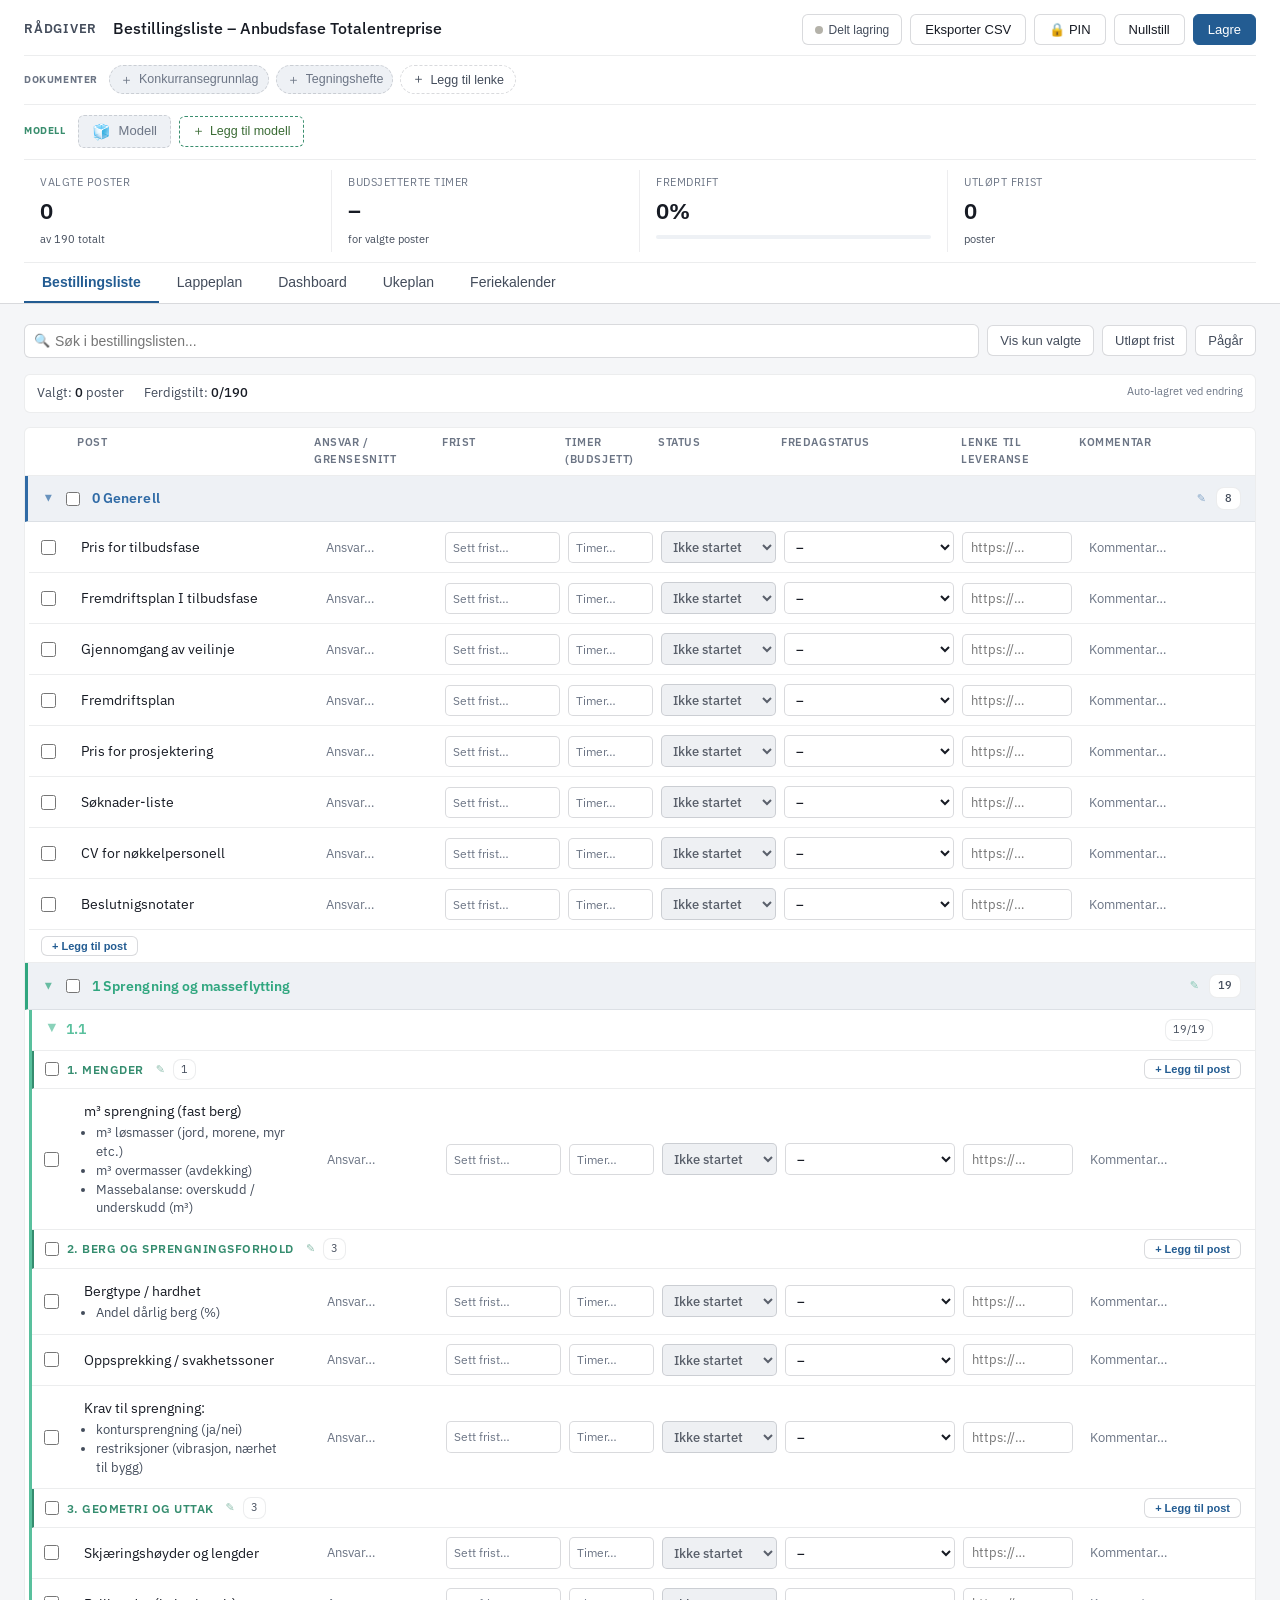
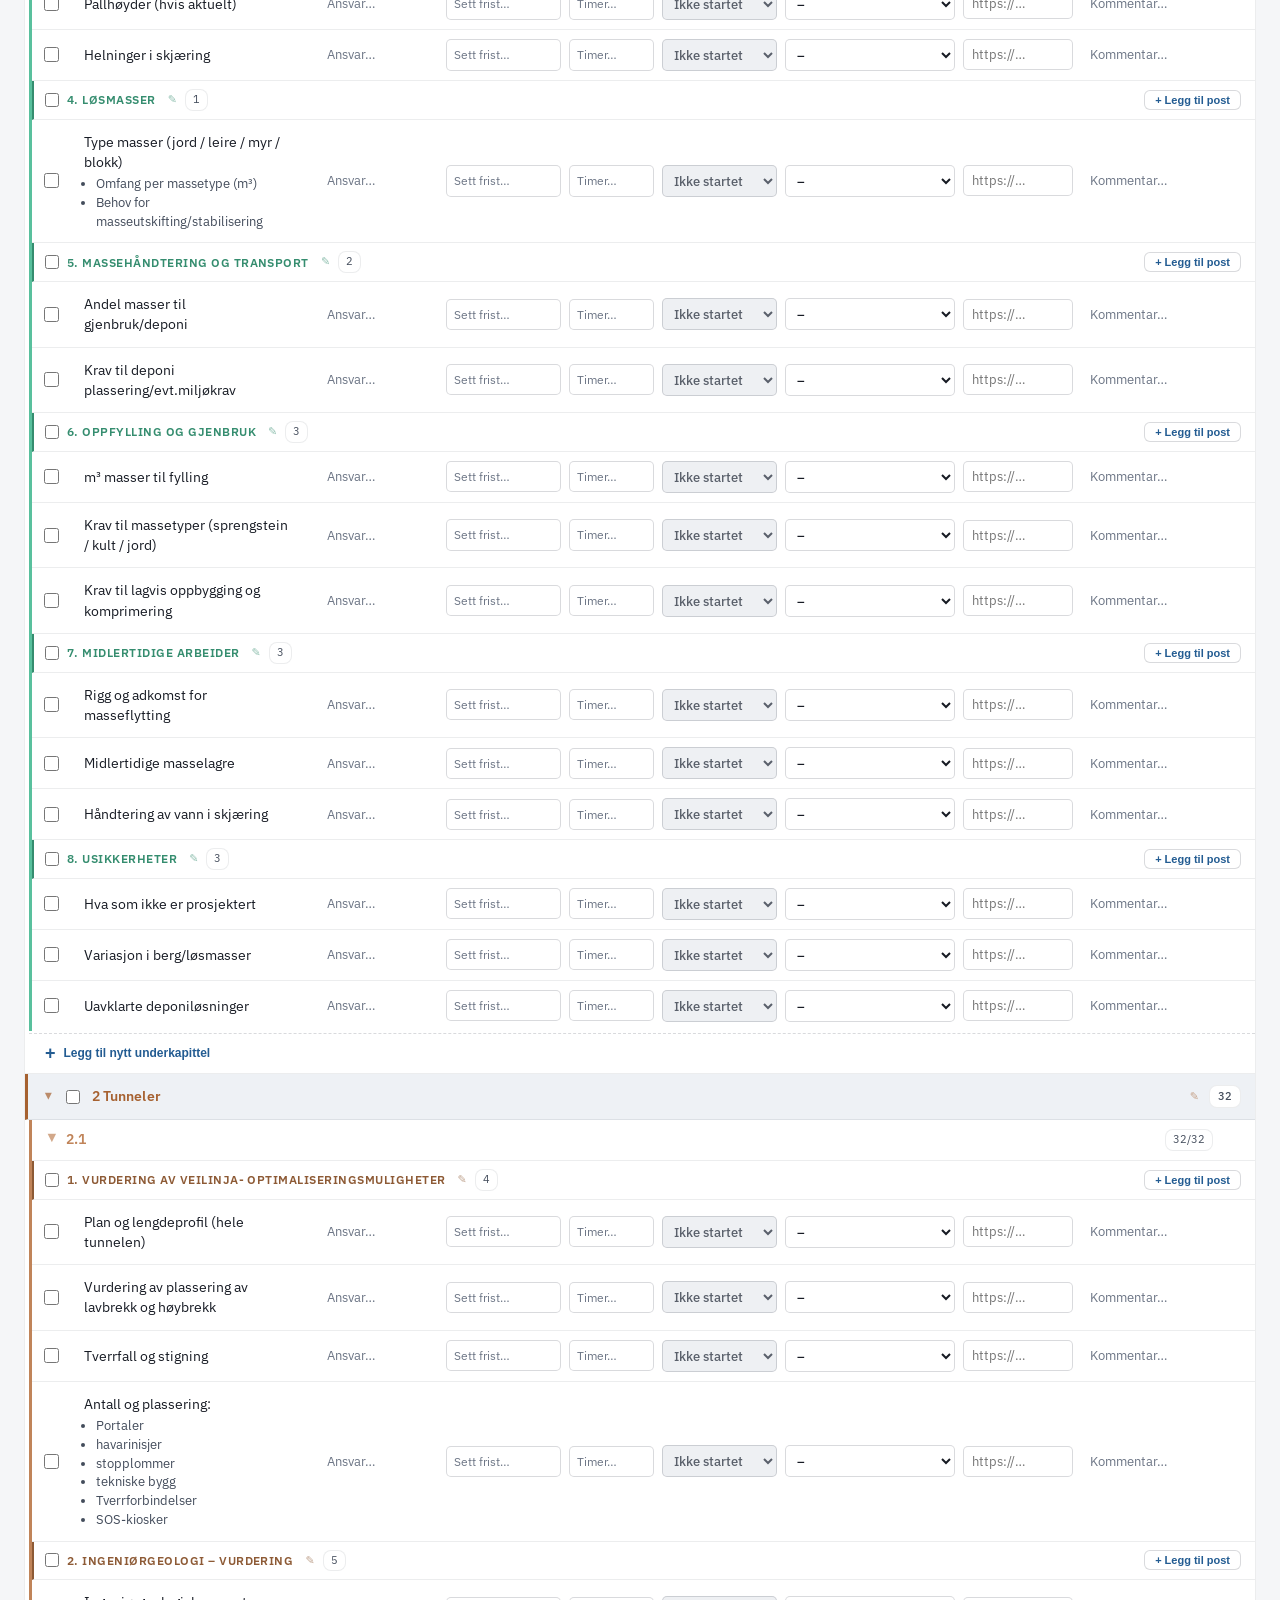
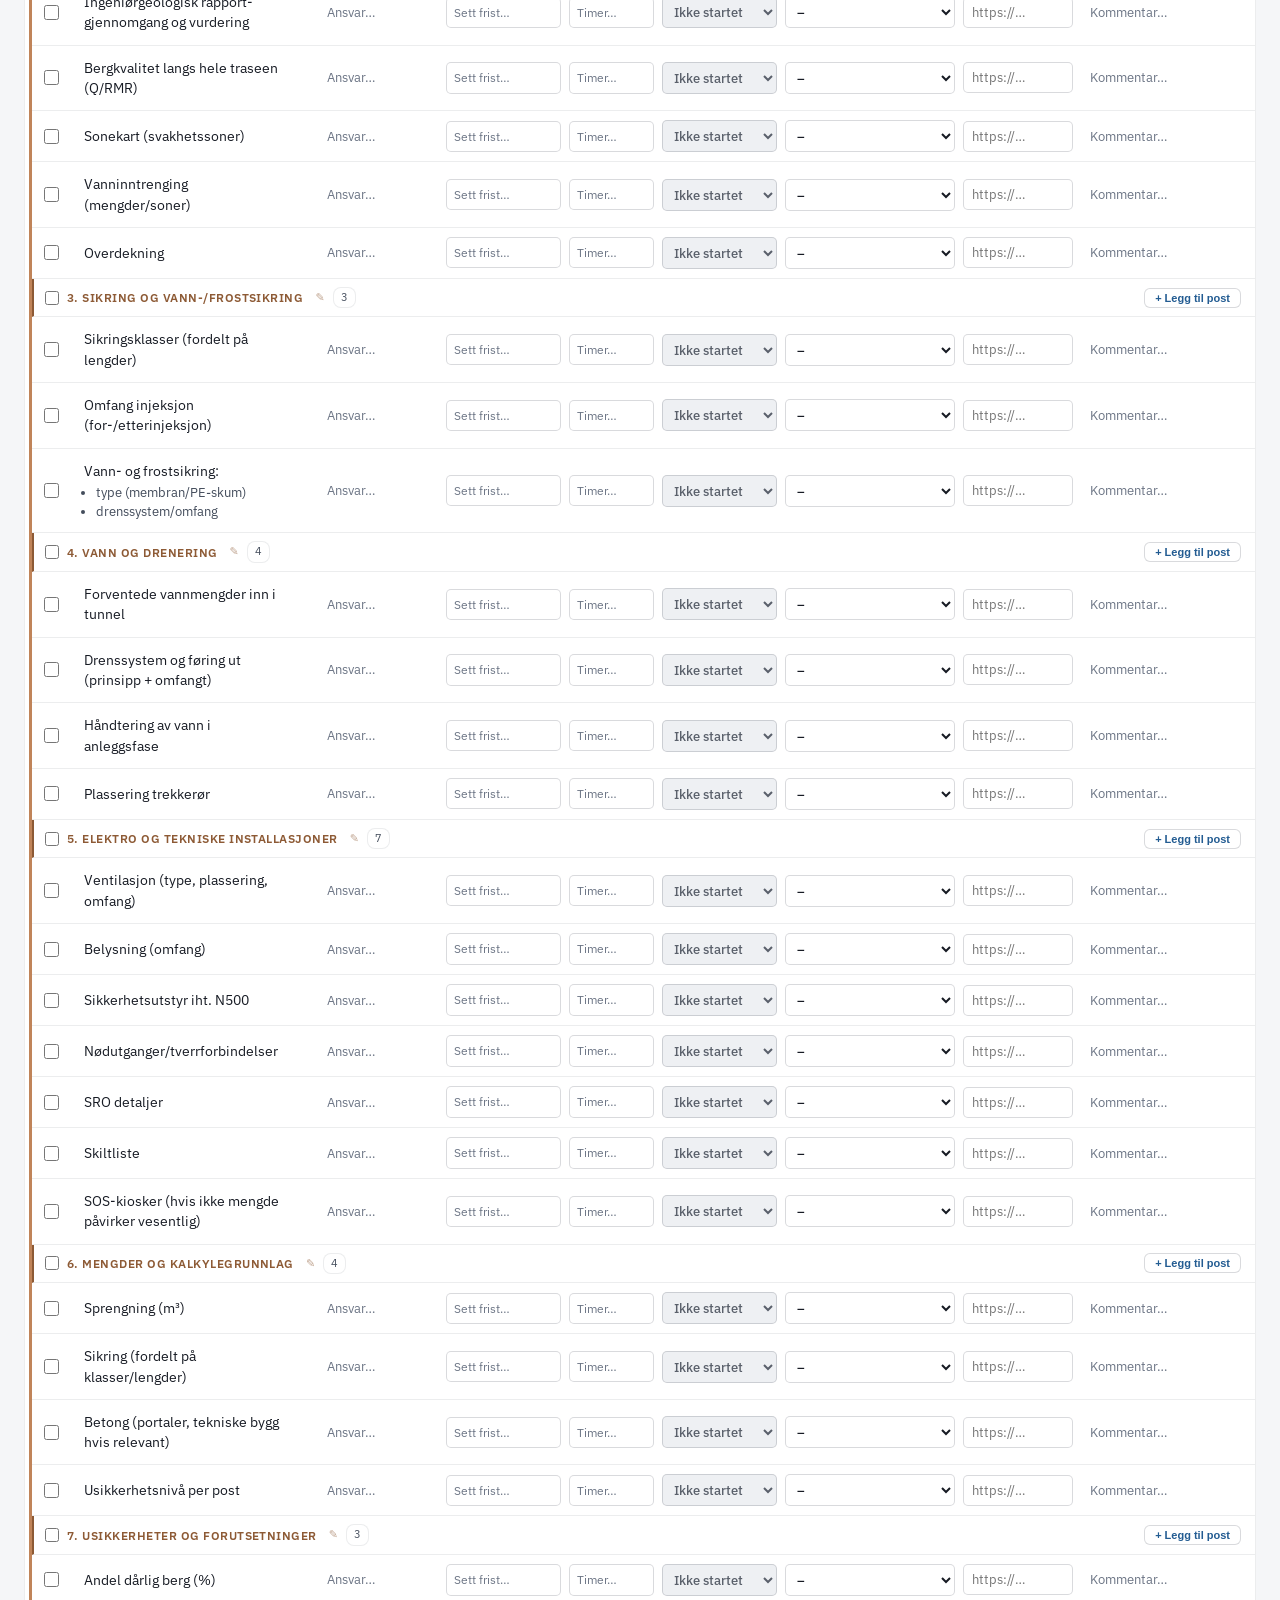
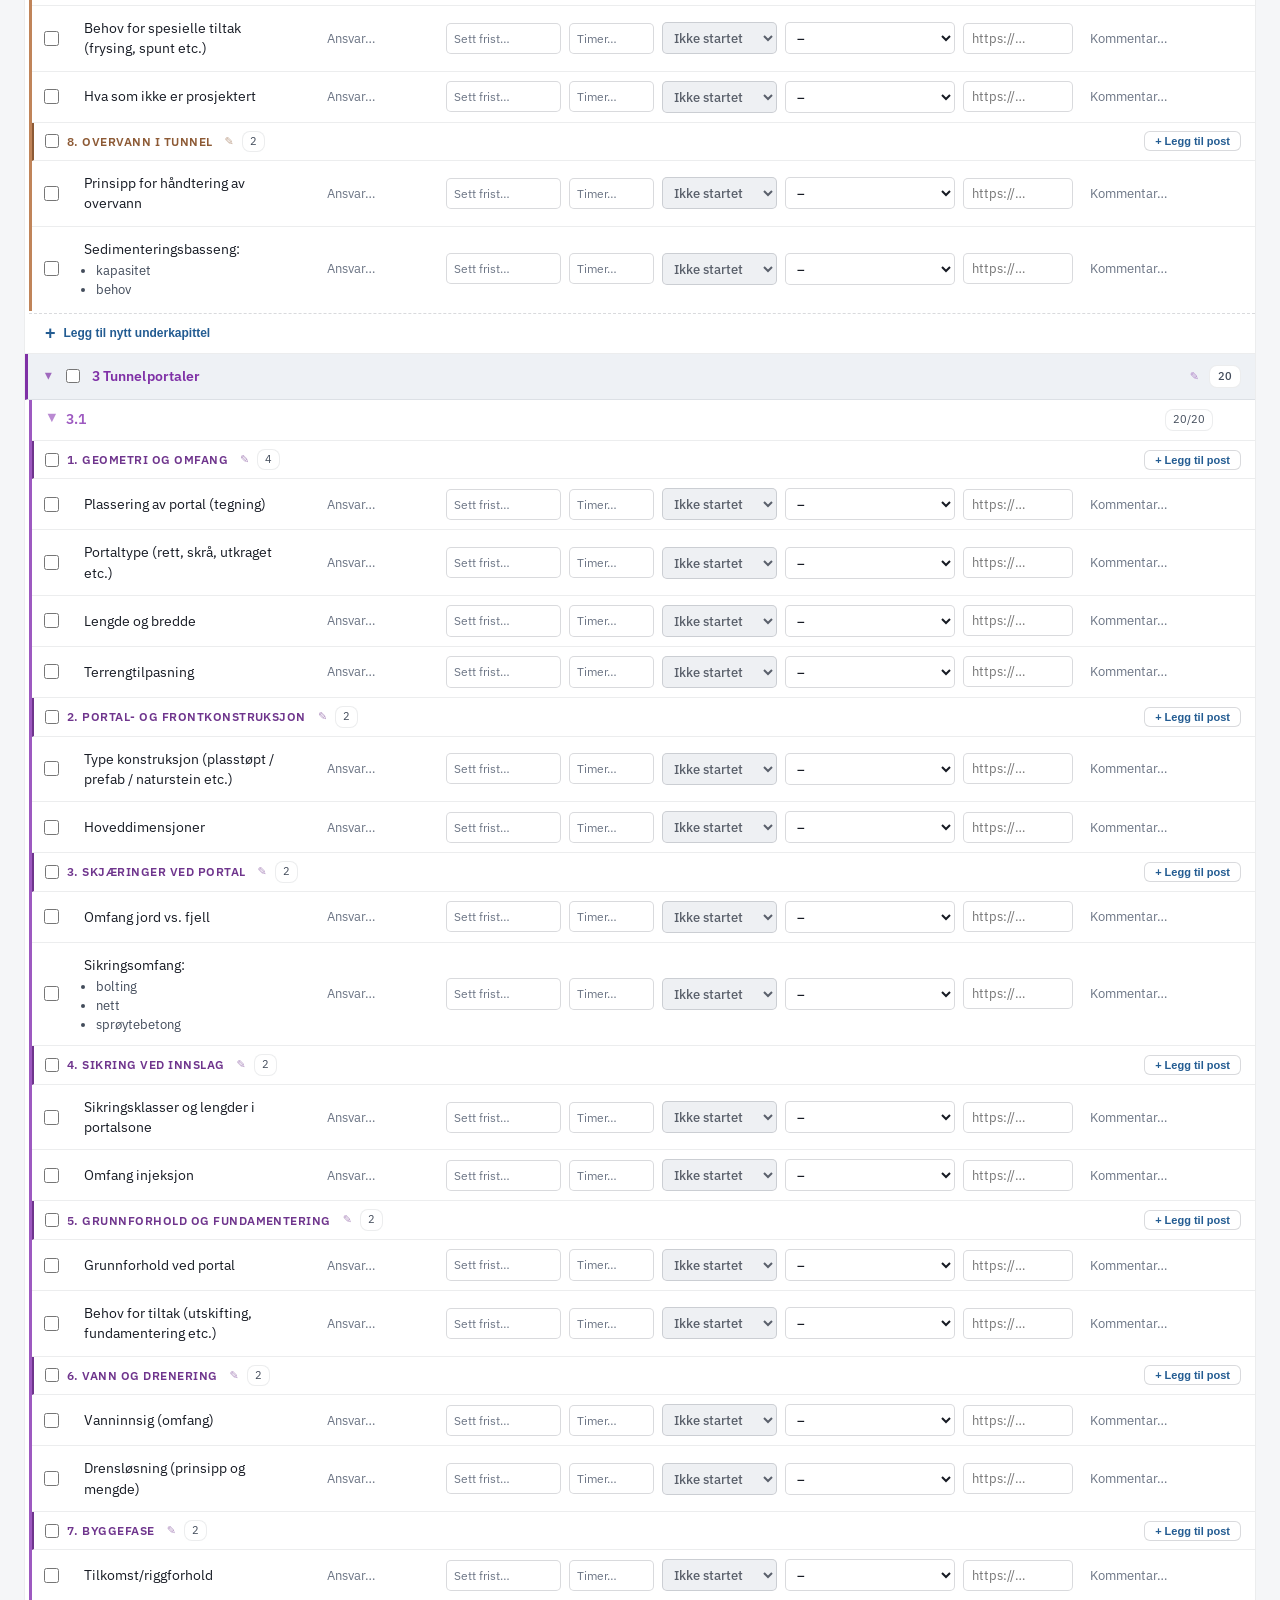
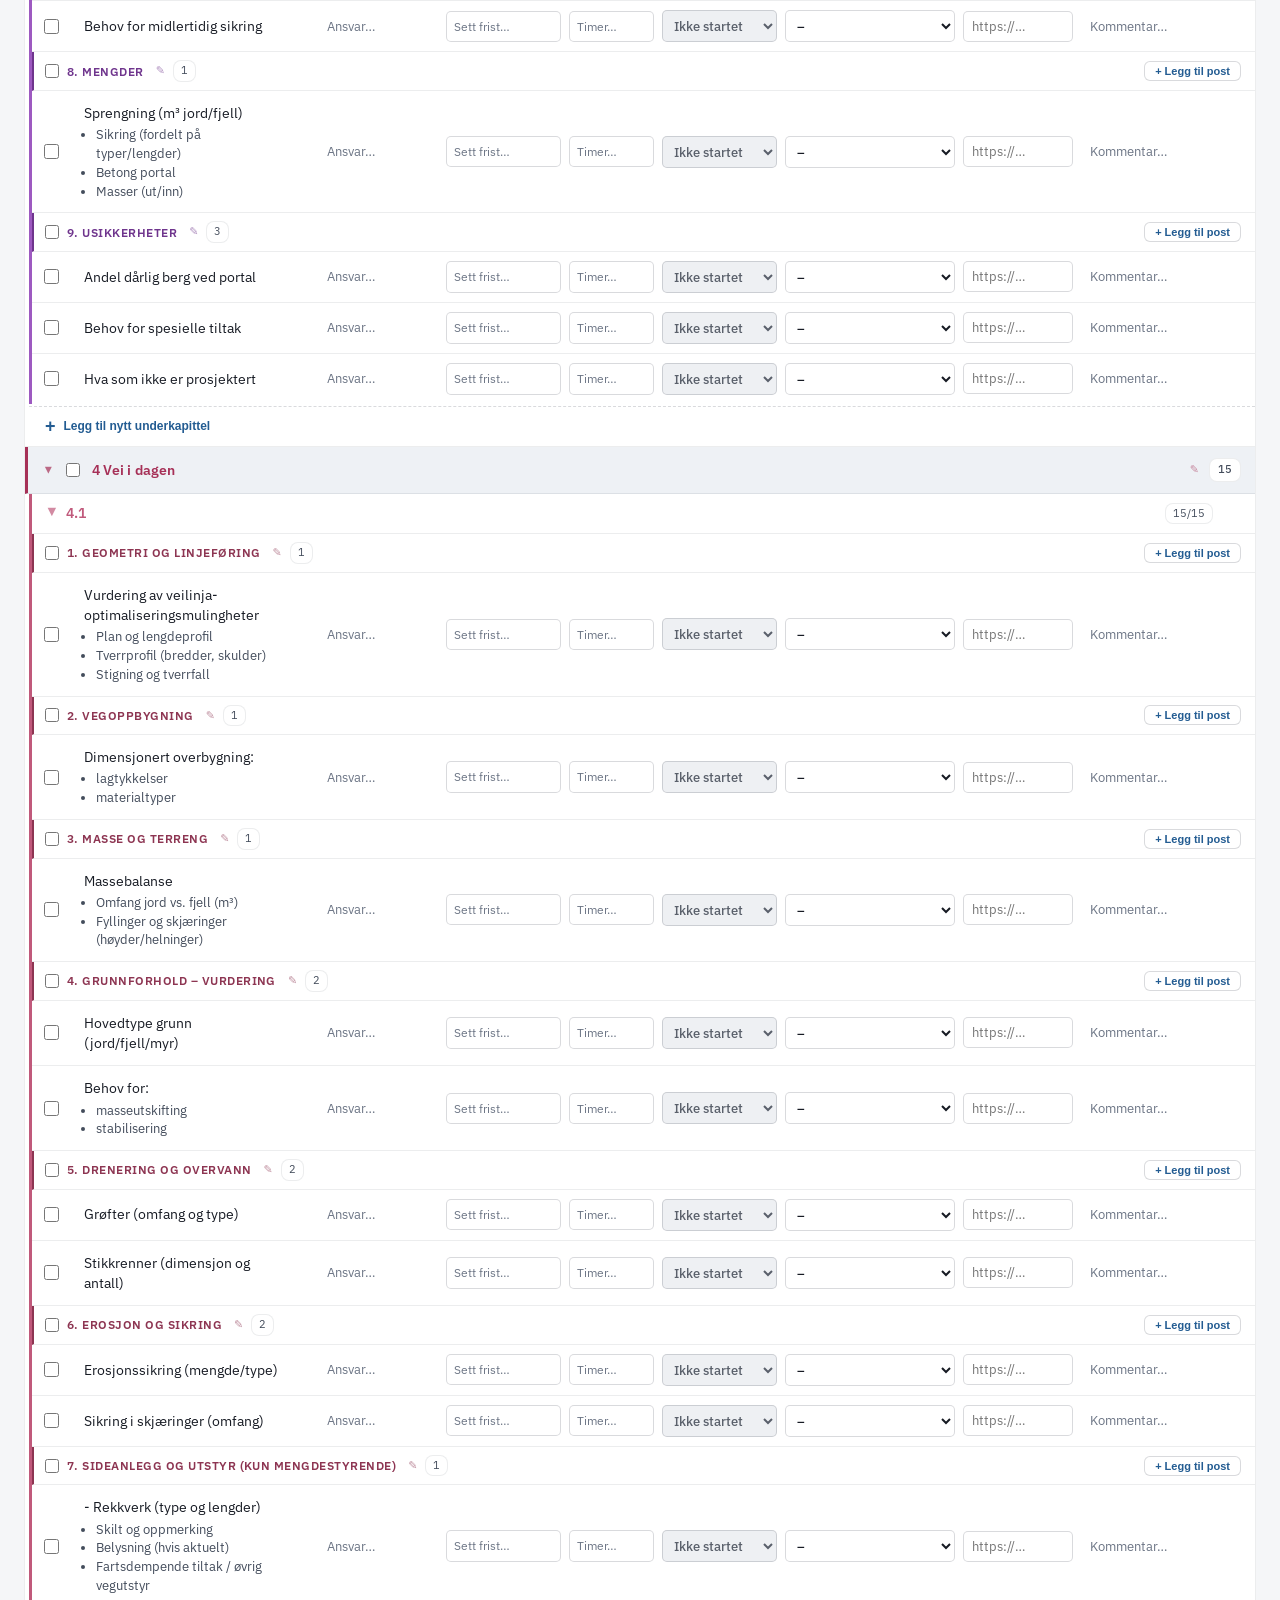
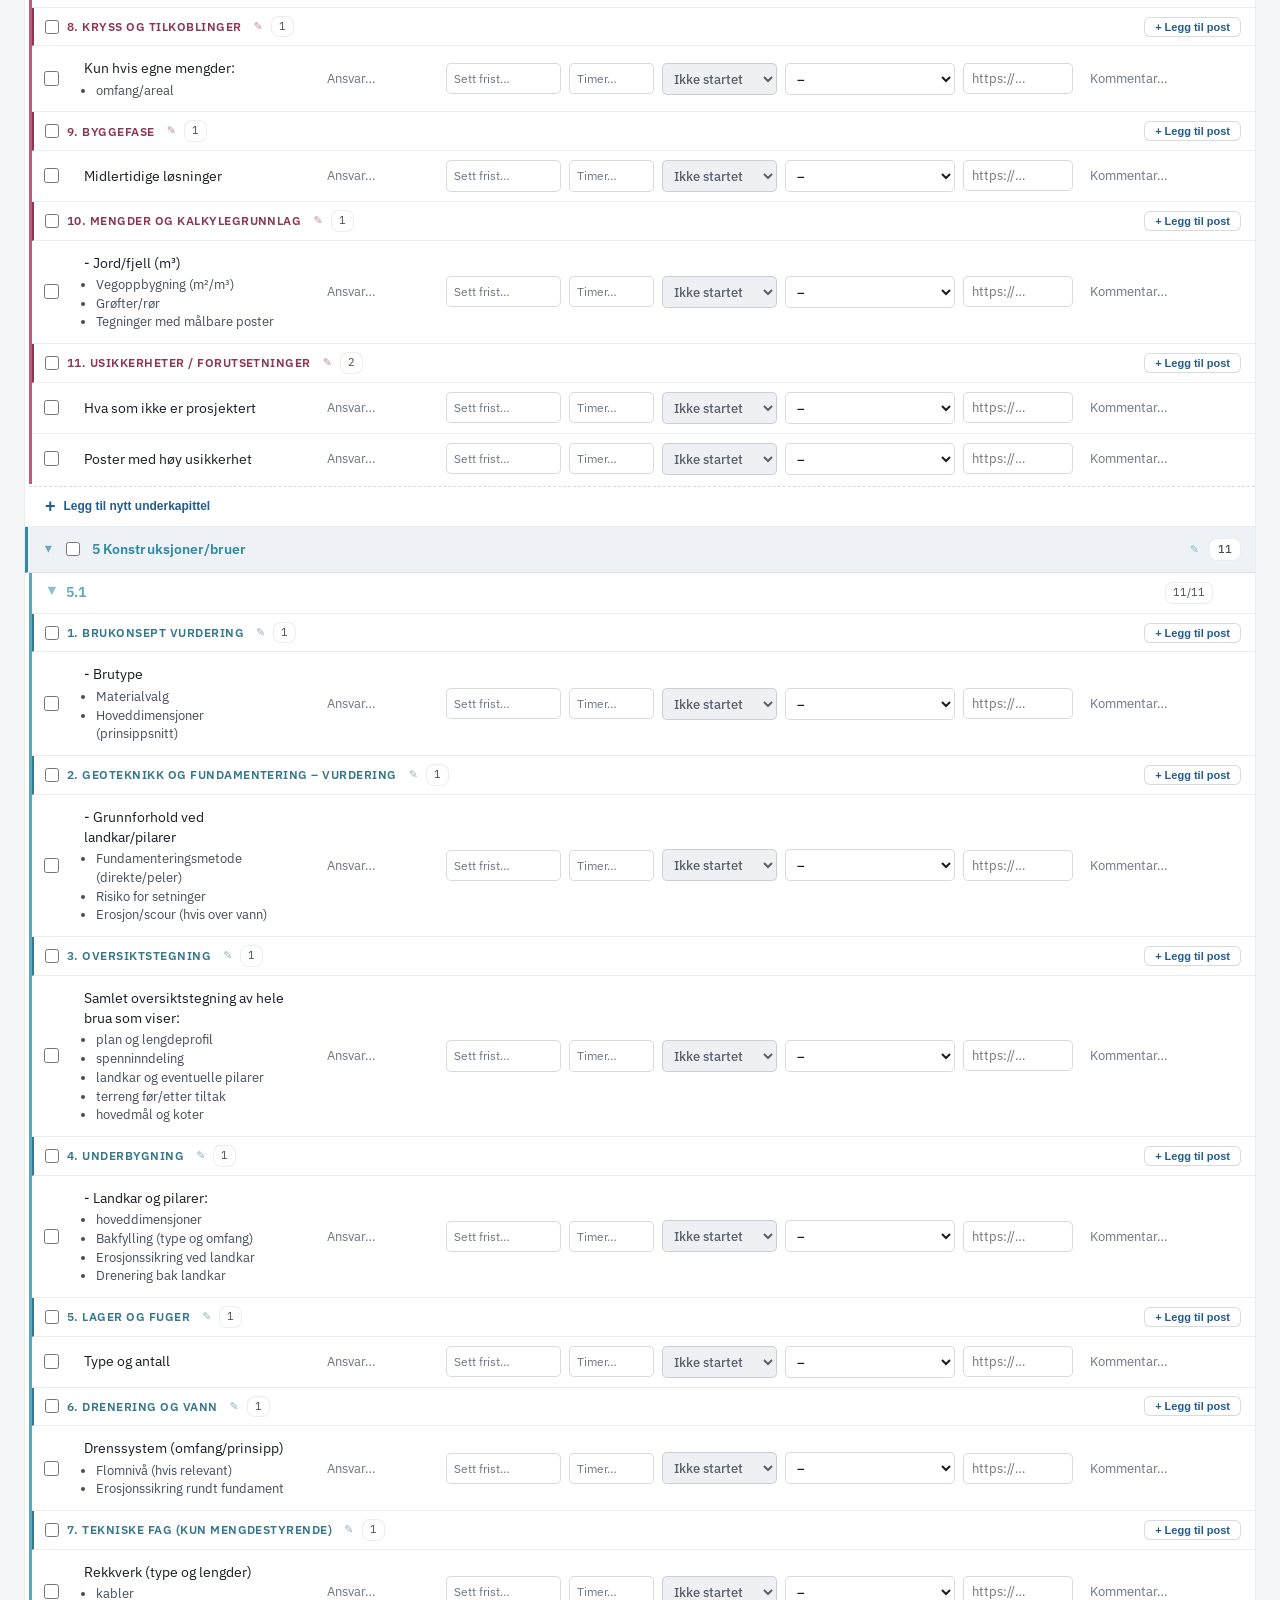
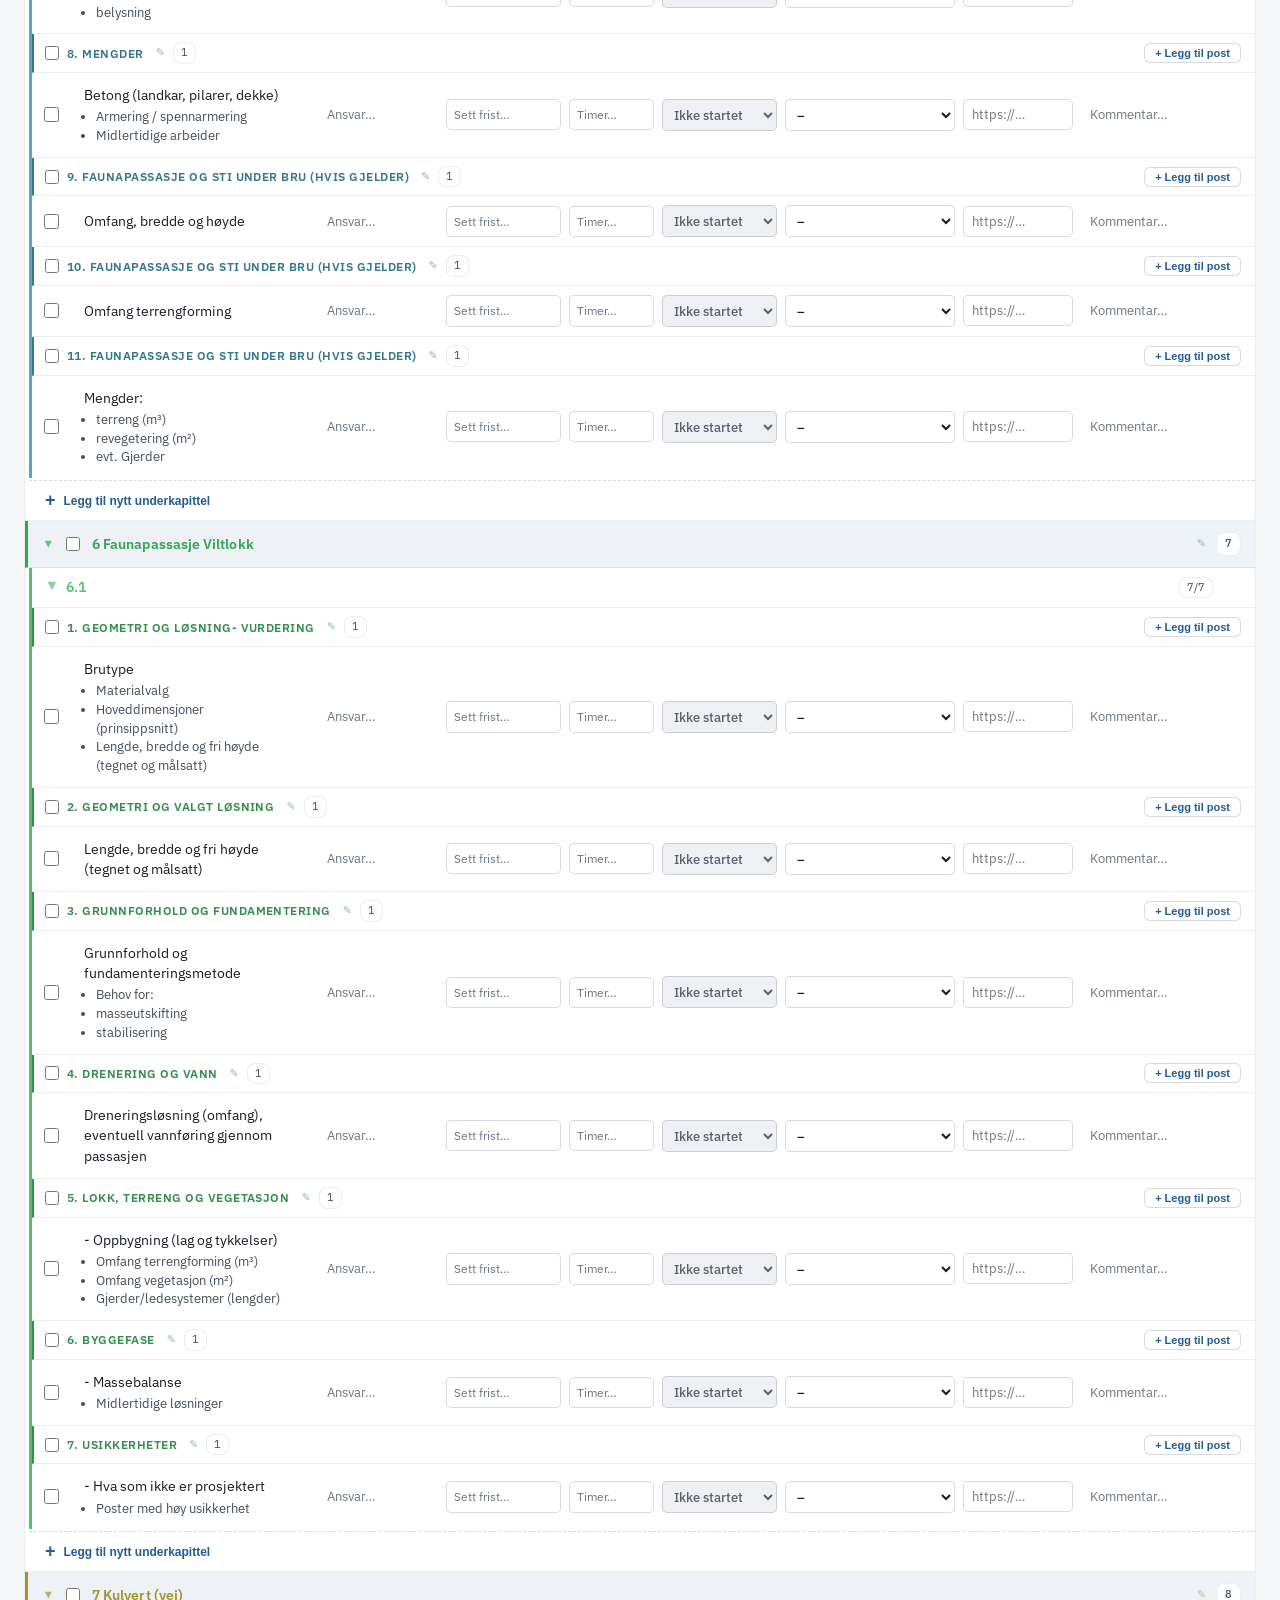
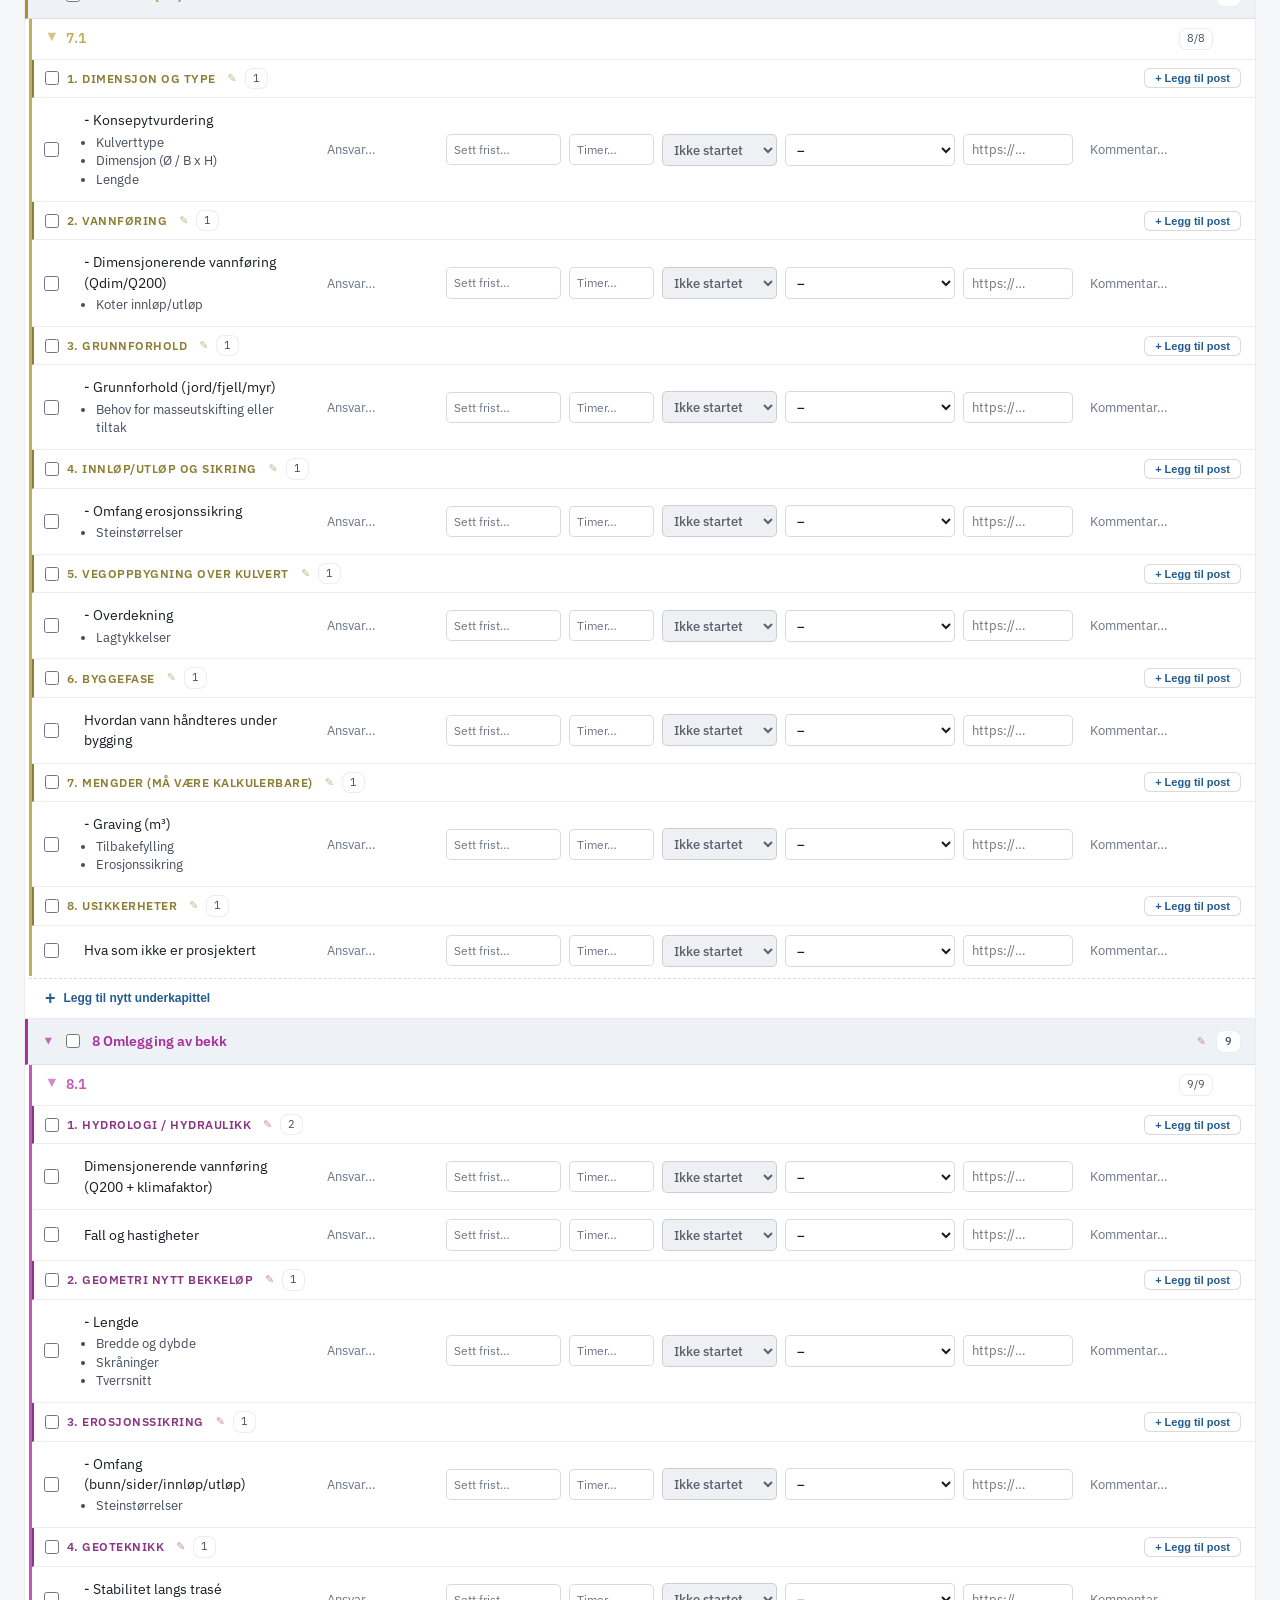
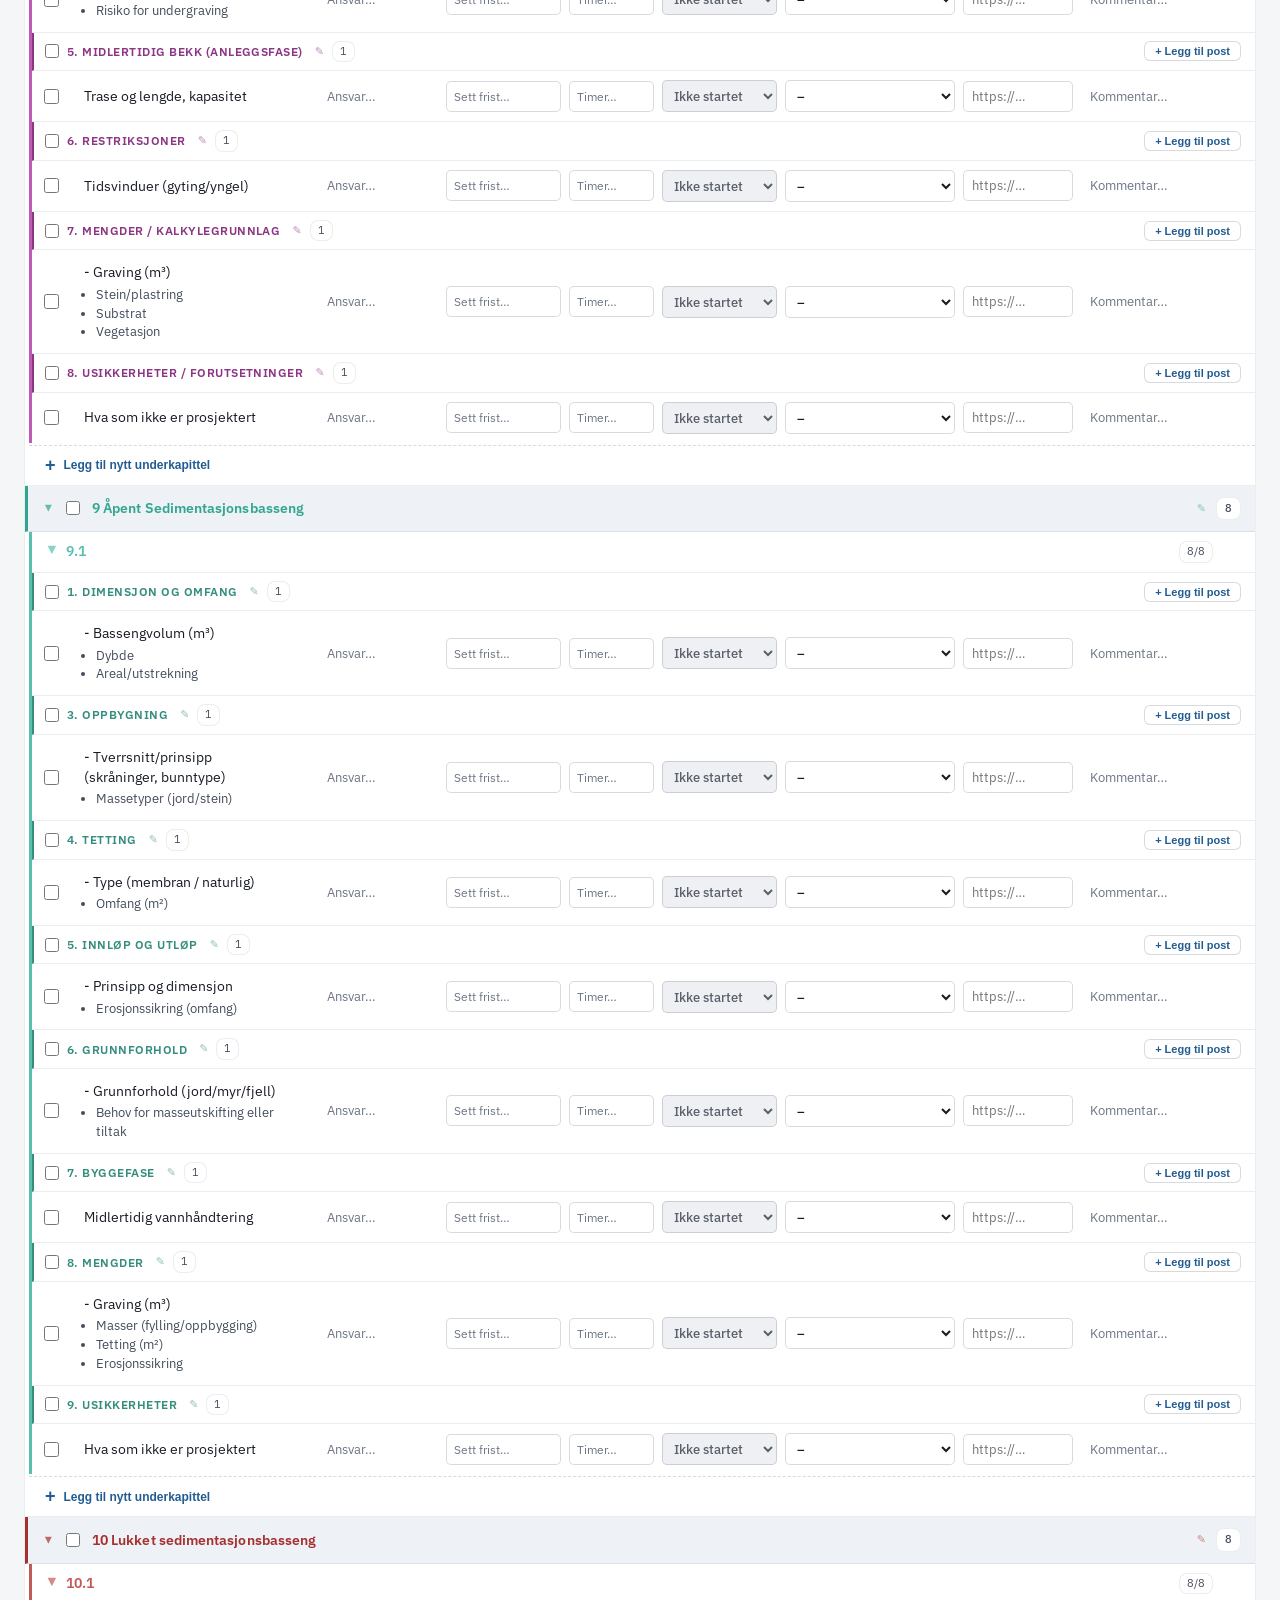
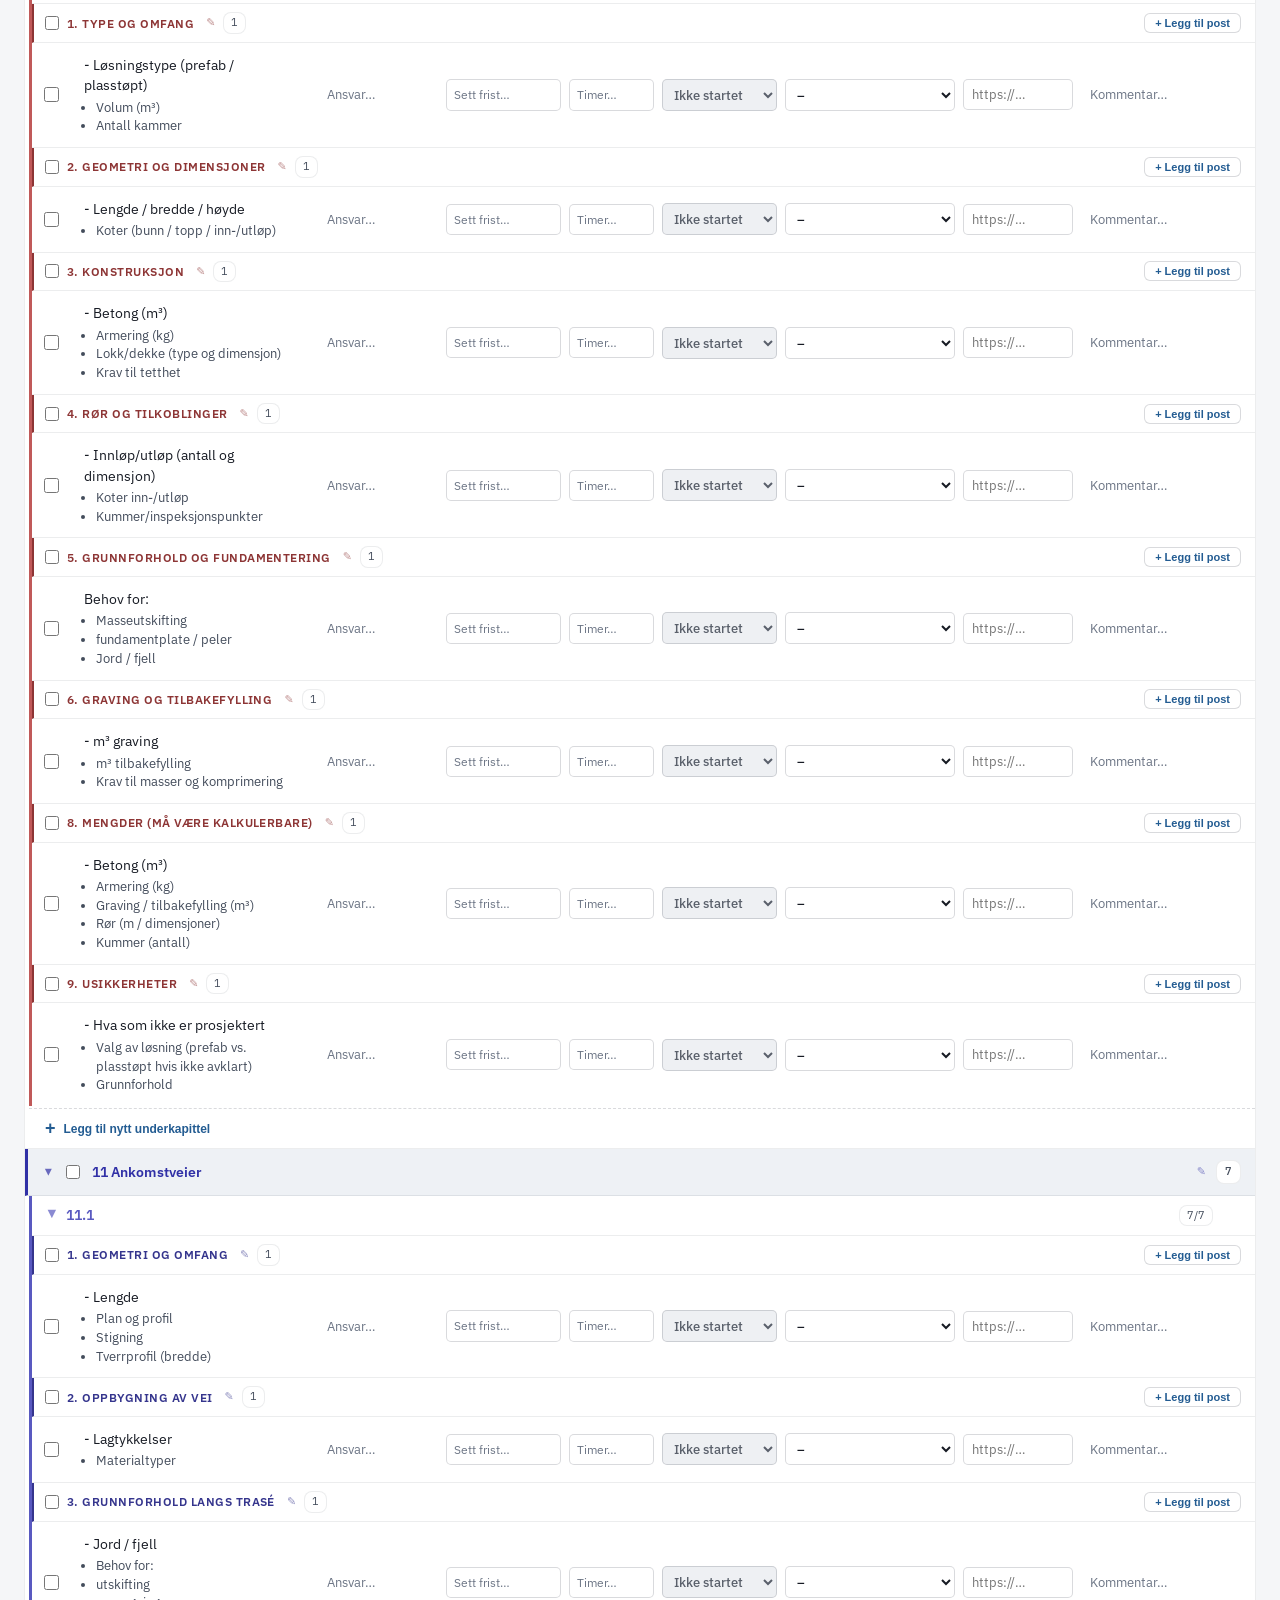
==== commit 7e18695c: "Refactor code structure for improved readability and maintainability" ====
--- a/index.html
+++ b/index.html
@@ -7,1171 +7,8 @@
 <link rel="preconnect" href="https://fonts.googleapis.com">
 <link rel="preconnect" href="https://fonts.gstatic.com" crossorigin>
 <link href="https://fonts.googleapis.com/css2?family=IBM+Plex+Sans:wght@400;500;600;700&family=IBM+Plex+Mono:wght@400;500&display=swap" rel="stylesheet">
-<style>
-  *, *::before, *::after { box-sizing: border-box; margin: 0; padding: 0; }
-
-  :root {
-    --bg: #f5f6f8;
-    --surface: #ffffff;
-    --surface2: #eef1f5;
-    --border: rgba(22,30,46,0.08);
-    --border2: rgba(22,30,46,0.16);
-    --text: #171b24;
-    --text2: #434c5b;
-    --text3: #6c7585;
-    --blue: #235c92;
-    --blue-bg: #e9f1f8;
-    --green: #3a6b34;
-    --green-bg: #ebf1e5;
-    --amber: #8a5a12;
-    --amber-bg: #f6efdd;
-    --red: #9e3838;
-    --red-bg: #f7eaea;
-    --gray: #5a606b;
-    --gray-bg: #eef0f3;
-    --accent: #235c92;
-    --progress: #3a8e6e;
-    --radius: 9px;
-    --radius-sm: 6px;
-  }
-
-  @media (prefers-color-scheme: dark) {
-    :root {
-      --bg: #f5f6f8;
-      --surface: #ffffff;
-      --surface2: #eef1f5;
-      --border: rgba(22,30,46,0.08);
-      --border2: rgba(22,30,46,0.16);
-      --text: #171b24;
-      --text2: #434c5b;
-      --text3: #6c7585;
-      --blue: #235c92;
-      --blue-bg: #e9f1f8;
-      --green: #3a6b34;
-      --green-bg: #ebf1e5;
-      --amber: #8a5a12;
-      --amber-bg: #f6efdd;
-      --red: #9e3838;
-      --red-bg: #f7eaea;
-      --gray: #5a606b;
-      --gray-bg: #eef0f3;
-    }
-  }
-  body {
-    font-family: 'IBM Plex Sans', -apple-system, BlinkMacSystemFont, 'Segoe UI', system-ui, sans-serif;
-    background: var(--bg);
-    color: var(--text);
-    font-size: 15px;
-    line-height: 1.6;
-    min-height: 100vh;
-    -webkit-font-smoothing: antialiased;
-    text-rendering: optimizeLegibility;
-  }
-
-  /* ── Header ── */
-  .header {
-    background: var(--surface);
-    border-bottom: 0.5px solid var(--border2);
-    padding: 0 24px;
-    position: sticky;
-    top: 0;
-    z-index: 100;
-  }
-  .header-top {
-    display: flex;
-    align-items: center;
-    gap: 16px;
-    padding: 14px 0 10px;
-    border-bottom: 0.5px solid var(--border);
-  }
-  .logo {
-    font-size: 13px;
-    font-weight: 600;
-    color: var(--text2);
-    letter-spacing: 0.06em;
-    text-transform: uppercase;
-  }
-  .project-name {
-    font-size: 16px;
-    font-weight: 500;
-    color: var(--text);
-    flex: 1;
-  }
-  .header-actions { display: flex; gap: 8px; }
-  .btn {
-    font-size: 13px;
-    font-weight: 500;
-    padding: 7px 14px;
-    border-radius: var(--radius-sm);
-    border: 0.5px solid var(--border2);
-    background: var(--surface);
-    color: var(--text);
-    cursor: pointer;
-    transition: background 0.12s;
-  }
-  .btn:hover { background: var(--surface2); }
-  .btn-primary {
-    background: var(--accent);
-    color: #fff;
-    border-color: var(--accent);
-  }
-  .btn-primary:hover { opacity: 0.88; background: var(--accent); }
-
-  /* ── Lenke-strip (dokumentlenker) ── */
-  .link-strip {
-    display: flex;
-    align-items: center;
-    flex-wrap: wrap;
-    gap: 7px;
-    padding: 9px 0 10px;
-    border-bottom: 0.5px solid var(--border);
-  }
-  .link-strip-label {
-    font-size: 10px;
-    font-weight: 700;
-    color: var(--text3);
-    text-transform: uppercase;
-    letter-spacing: 0.06em;
-    margin-right: 4px;
-    flex-shrink: 0;
-  }
-  .link-chip {
-    display: inline-flex;
-    align-items: center;
-    gap: 6px;
-    font-size: 12.5px;
-    font-weight: 500;
-    padding: 5px 9px 5px 10px;
-    border-radius: 999px;
-    border: 0.5px solid var(--border2);
-    background: var(--surface);
-    color: var(--blue);
-    text-decoration: none;
-    line-height: 1.3;
-    transition: background 0.12s, border-color 0.12s;
-    max-width: 280px;
-  }
-  .link-chip:hover { background: var(--blue-bg); border-color: var(--blue); }
-  .link-chip.empty {
-    color: var(--text3);
-    background: var(--surface2);
-    border-style: dashed;
-    cursor: pointer;
-  }
-  .link-chip.empty:hover { background: var(--surface); border-color: var(--text3); }
-  .link-chip-icon { font-size: 13px; line-height: 1; flex-shrink: 0; }
-  .link-chip-text {
-    overflow: hidden;
-    text-overflow: ellipsis;
-    white-space: nowrap;
-  }
-  .link-chip-edit {
-    display: inline-flex;
-    align-items: center;
-    justify-content: center;
-    width: 18px;
-    height: 18px;
-    border-radius: 50%;
-    border: none;
-    background: transparent;
-    color: var(--text3);
-    font-size: 11px;
-    cursor: pointer;
-    flex-shrink: 0;
-    opacity: 0;
-    transition: opacity 0.12s, background 0.12s;
-  }
-  .link-chip:hover .link-chip-edit { opacity: 1; }
-  .link-chip-edit:hover { background: var(--border2); color: var(--text); }
-  .link-add-btn {
-    display: inline-flex;
-    align-items: center;
-    gap: 5px;
-    font-size: 12.5px;
-    font-weight: 500;
-    padding: 5px 11px;
-    border-radius: 999px;
-    border: 0.5px dashed var(--border2);
-    background: transparent;
-    color: var(--text2);
-    cursor: pointer;
-    transition: background 0.12s, border-color 0.12s, color 0.12s;
-  }
-  .link-add-btn:hover { background: var(--surface2); border-color: var(--text3); color: var(--text); }
-
-  /* ── Modell-område (dedikert) ── */
-  .model-strip {
-    display: flex;
-    align-items: center;
-    flex-wrap: wrap;
-    gap: 8px;
-    padding: 10px 0 11px;
-    border-bottom: 0.5px solid var(--border);
-  }
-  .model-strip-label {
-    font-size: 10px;
-    font-weight: 700;
-    color: var(--progress);
-    text-transform: uppercase;
-    letter-spacing: 0.06em;
-    margin-right: 4px;
-    flex-shrink: 0;
-  }
-  .model-chip {
-    display: inline-flex;
-    align-items: center;
-    gap: 8px;
-    font-size: 13px;
-    font-weight: 600;
-    padding: 7px 13px;
-    border-radius: var(--radius-sm);
-    border: 0.5px solid var(--progress);
-    background: var(--green-bg);
-    color: var(--green);
-    text-decoration: none;
-    line-height: 1.3;
-    transition: background 0.12s, box-shadow 0.12s;
-    max-width: 340px;
-  }
-  .model-chip:hover { background: #e0ebe1; box-shadow: 0 1px 4px rgba(58,142,110,0.18); }
-  .model-chip.empty {
-    color: var(--text3);
-    background: var(--surface2);
-    border: 0.5px dashed var(--border2);
-    font-weight: 500;
-    cursor: pointer;
-  }
-  .model-chip.empty:hover { background: var(--surface); border-color: var(--progress); color: var(--green); }
-  .model-chip-icon { font-size: 15px; line-height: 1; flex-shrink: 0; }
-  .model-chip-text { overflow: hidden; text-overflow: ellipsis; white-space: nowrap; }
-  .model-chip-edit {
-    display: inline-flex; align-items: center; justify-content: center;
-    width: 19px; height: 19px; border-radius: 50%; border: none;
-    background: transparent; color: inherit; font-size: 11px; cursor: pointer;
-    flex-shrink: 0; opacity: 0.5; transition: opacity 0.12s, background 0.12s;
-  }
-  .model-chip:hover .model-chip-edit { opacity: 1; }
-  .model-chip-edit:hover { background: rgba(58,142,110,0.18); }
-  .model-add-btn {
-    display: inline-flex; align-items: center; gap: 5px;
-    font-size: 12.5px; font-weight: 500; padding: 6px 12px;
-    border-radius: var(--radius-sm); border: 0.5px dashed var(--progress);
-    background: transparent; color: var(--green); cursor: pointer;
-    transition: background 0.12s;
-  }
-  .model-add-btn:hover { background: var(--green-bg); }
-
-  /* ── Lenke-redigeringsmodal ── */
-  .link-overlay { display:none; position:fixed; inset:0; background:rgba(0,0,0,.5); z-index:700; align-items:center; justify-content:center; }
-  .link-overlay.show { display:flex; }
-  .link-modal { background:var(--surface); border:0.5px solid var(--border2); border-radius:var(--radius); padding:26px 28px; width:440px; max-width:95vw; box-shadow:0 20px 60px rgba(0,0,0,.25); }
-  .link-modal h2 { font-size:15px; font-weight:700; color:var(--text); margin:0 0 4px; }
-  .link-modal p { font-size:12px; color:var(--text2); line-height:1.6; margin:0 0 18px; }
-  .link-field { margin-bottom:14px; }
-  .link-field label { display:block; font-size:10px; font-weight:700; color:var(--text3); text-transform:uppercase; letter-spacing:.06em; margin-bottom:5px; }
-  .link-field input { width:100%; box-sizing:border-box; font-size:13px; padding:9px 11px; border:0.5px solid var(--border2); border-radius:var(--radius-sm); background:var(--bg); color:var(--text); outline:none; font-family:inherit; }
-  .link-field input:focus { border-color:var(--accent); }
-  .link-modal-actions { display:flex; align-items:center; gap:8px; margin-top:20px; }
-  .link-modal-actions .spacer { flex:1; }
-  .link-del-btn { font-size:13px; font-weight:500; padding:7px 14px; border-radius:var(--radius-sm); border:0.5px solid var(--border2); background:var(--surface); color:var(--red); cursor:pointer; }
-  .link-del-btn:hover { background:var(--red-bg); border-color:var(--red); }
-
-  /* ── Stats ── */
-  .stats-bar {
-    display: grid;
-    grid-template-columns: repeat(4, 1fr);
-    gap: 0;
-    border-bottom: 0.5px solid var(--border);
-    padding: 10px 0;
-  }
-  .stat {
-    padding: 4px 16px;
-    border-right: 0.5px solid var(--border);
-  }
-  .stat:last-child { border-right: none; }
-  .stat-label { font-size: 11px; color: var(--text3); text-transform: uppercase; letter-spacing: 0.05em; margin-bottom: 2px; }
-  .stat-value { font-size: 22px; font-weight: 600; color: var(--text); }
-  .stat-sub { font-size: 11px; color: var(--text2); margin-top: 2px; }
-  .progress-wrap { height: 4px; background: var(--surface2); border-radius: 2px; margin-top: 6px; }
-  .progress-fill { height: 4px; background: var(--progress); border-radius: 2px; transition: width 0.3s; }
-
-  /* ── Tabs ── */
-  .tabs {
-    display: flex;
-    gap: 0;
-    padding: 0;
-  }
-  .tab {
-    font-size: 14px;
-    font-weight: 500;
-    padding: 11px 18px;
-    border: none;
-    background: none;
-    color: var(--text2);
-    cursor: pointer;
-    border-bottom: 2px solid transparent;
-    margin-bottom: -0.5px;
-  }
-  .tab:hover { color: var(--text); }
-  .tab.active { color: var(--accent); border-bottom-color: var(--accent); font-weight: 600; }
-
-  /* ── Main layout ── */
-  .main { max-width: 1400px; margin: 0 auto; padding: 20px 24px; }
-
-  /* ── Filter bar ── */
-  .filter-bar {
-    display: flex;
-    gap: 8px;
-    margin-bottom: 16px;
-    align-items: center;
-    flex-wrap: wrap;
-  }
-  .search-wrap {
-    position: relative;
-    flex: 1;
-    min-width: 220px;
-  }
-  .search-icon {
-    position: absolute;
-    left: 10px;
-    top: 50%;
-    transform: translateY(-50%);
-    color: var(--text3);
-    font-size: 13px;
-    pointer-events: none;
-  }
-  .search-input {
-    width: 100%;
-    padding: 8px 10px 8px 30px;
-    border: 0.5px solid var(--border2);
-    border-radius: var(--radius-sm);
-    background: var(--surface);
-    color: var(--text);
-    font-size: 14px;
-    outline: none;
-  }
-  .search-input:focus { border-color: var(--accent); }
-  .filter-btn {
-    font-size: 13px;
-    padding: 7px 12px;
-    border: 0.5px solid var(--border2);
-    border-radius: var(--radius-sm);
-    background: var(--surface);
-    color: var(--text2);
-    cursor: pointer;
-    white-space: nowrap;
-  }
-  .filter-btn:hover { background: var(--surface2); }
-  .filter-btn.on { background: var(--blue-bg); color: var(--blue); border-color: var(--blue); }
-
-  /* ── Summary bar ── */
-  .summary {
-    display: flex;
-    gap: 20px;
-    font-size: 13px;
-    color: var(--text2);
-    margin-bottom: 14px;
-    padding: 8px 12px;
-    background: var(--surface);
-    border-radius: var(--radius-sm);
-    border: 0.5px solid var(--border);
-  }
-  .summary strong { color: var(--text); font-weight: 500; }
-  .overdue-flag { color: var(--red); font-weight: 500; }
-
-  /* ── Column headers ── */
-  .col-headers {
-    display: grid;
-    grid-template-columns: 32px minmax(0,1.4fr) 120px 115px 85px 115px minmax(0,1.05fr) 110px minmax(0,1fr);
-    gap: 8px;
-    padding: 6px 12px;
-    background: var(--surface);
-    border: 0.5px solid var(--border);
-    border-radius: var(--radius-sm) var(--radius-sm) 0 0;
-    position: sticky;
-    top: 148px;
-    z-index: 10;
-  }
-  .ch {
-    font-size: 11px;
-    font-weight: 600;
-    color: var(--text3);
-    text-transform: uppercase;
-    letter-spacing: 0.05em;
-  }
-
-  /* ── Section blocks ── */
-  .section-block {
-    border: 0.5px solid var(--border);
-    border-top: none;
-    background: var(--surface);
-    overflow: hidden;
-  }
-  .section-block:last-child { border-radius: 0 0 var(--radius-sm) var(--radius-sm); }
-
-  .section-header {
-    display: flex;
-    align-items: center;
-    gap: 10px;
-    padding: 11px 14px;
-    cursor: pointer;
-    background: var(--sec-tint, var(--surface2));
-    border-bottom: 0.5px solid var(--border);
-    border-left: 3px solid var(--sec-color, var(--border2));
-    user-select: none;
-    transition: background 0.14s;
-  }
-  .section-header:hover { background: var(--surface2); }
-  .chevron {
-    font-size: 9px;
-    color: var(--text3);
-    transition: transform 0.18s;
-    width: 14px;
-    text-align: center;
-  }
-  .section-header .chevron { color: var(--sec-color, var(--text3)); opacity: 0.7; }
-  .chevron.open { transform: rotate(90deg); }
-  .section-name {
-    font-size: 14px;
-    font-weight: 600;
-    color: var(--sec-color, var(--text));
-    flex: 1;
-    letter-spacing: 0.005em;
-  }
-  .section-header .sec-edit-hint { color: var(--sec-color, var(--text3)); opacity: 0.55; }
-  .sec-badge {
-    font-size: 11px;
-    padding: 2px 8px;
-    border-radius: 8px;
-    font-weight: 500;
-  }
-  .sec-sel { background: var(--blue-bg); color: var(--blue); }
-  .sec-count { background: var(--surface); color: var(--text2); border: 0.5px solid var(--border); }
-
-  /* ── Task rows ── */
-  .task-rows { overflow: hidden; }
-  .task-row {
-    display: grid;
-    grid-template-columns: 32px minmax(0,1.4fr) 120px 115px 85px 115px minmax(0,1.05fr) 110px minmax(0,1fr);
-    gap: 8px;
-    align-items: center;
-    padding: 9px 12px;
-    border-bottom: 0.5px solid var(--border);
-    transition: background 0.1s;
-  }
-  .task-row:last-child { border-bottom: none; }
-  .task-row:hover { background: var(--surface2); }
-  .task-row.selected { background: var(--blue-bg); }
-  .section-block .task-rows { border-left: 4px solid transparent; }
-  .task-row.selected:hover { background: var(--blue-bg); filter: brightness(0.97); }
-
-  .cb { width: 15px; height: 15px; cursor: pointer; accent-color: var(--accent); }
-  .task-name {
-    font-size: 14px;
-    color: var(--text);
-    white-space: nowrap;
-    overflow: hidden;
-    text-overflow: ellipsis;
-  }
-  .task-name-input {
-    width: 100%;
-    font-size: 14px;
-    color: var(--text);
-    background: transparent;
-    border: 0.5px solid transparent;
-    border-radius: 4px;
-    padding: 4px 6px;
-    font-family: inherit;
-    outline: none;
-    white-space: nowrap;
-    overflow: hidden;
-    text-overflow: ellipsis;
-  }
-  .task-name-input:hover { border-color: var(--border2); background: var(--surface); }
-  .task-name-input:focus { border-color: var(--accent); background: var(--surface); color: var(--text); }
-  .task-row.selected .task-name-input { color: var(--text); }
-
-  input[type="date"], input[type="number"] {
-    width: 100%;
-    font-size: 13px;
-    padding: 6px 8px;
-    border: 0.5px solid var(--border2);
-    border-radius: 5px;
-    background: var(--surface);
-    color: var(--text);
-    outline: none;
-    font-family: inherit;
-    cursor: pointer;
-  }
-  input[type="date"] {
-    min-width: 140px;
-    padding-right: 4px;
-  }
-  input[type="date"]::-webkit-calendar-picker-indicator {
-    cursor: pointer;
-    opacity: 0.7;
-    padding: 2px;
-    border-radius: 3px;
-    font-size: 14px;
-  }
-  input[type="date"]::-webkit-calendar-picker-indicator:hover {
-    opacity: 1;
-    background: #ffffff;
-  }
-  input[type="number"] {
-    cursor: text;
-  }
-  input[type="date"]:focus, input[type="number"]:focus { border-color: var(--accent); }
-  input[type="date"].overdue { border-color: var(--red); background: var(--red-bg); }
-
-  .status-sel {
-    width: 100%;
-    font-size: 12.5px;
-    font-weight: 500;
-    padding: 6px 7px;
-    border: 0.5px solid var(--border2);
-    border-radius: 5px;
-    background: var(--surface);
-    color: var(--text);
-    cursor: pointer;
-    outline: none;
-    font-family: inherit;
-  }
-  .status-sel:focus { border-color: var(--accent); }
-
-  .link-cell { display: flex; align-items: center; gap: 5px; min-width: 0; }
-  .link-input {
-    flex: 1;
-    min-width: 0;
-    font-size: 13px;
-    padding: 6px 8px;
-    border: 0.5px solid var(--border2);
-    border-radius: 5px;
-    background: var(--surface);
-    color: var(--accent);
-    outline: none;
-    font-family: inherit;
-    white-space: nowrap;
-    overflow: hidden;
-    text-overflow: ellipsis;
-  }
-  .link-input:focus { border-color: var(--accent); }
-  .link-btn {
-    font-size: 12px;
-    padding: 4px 6px;
-    border: 0.5px solid var(--border2);
-    border-radius: 5px;
-    background: #ffffff;
-    color: var(--text2);
-    cursor: pointer;
-    text-decoration: none;
-    display: none;
-    white-space: nowrap;
-  }
-  .link-btn:hover { background: var(--bg); }
-
-  .comment-input {
-    width: 100%;
-    font-size: 13px;
-    padding: 6px 8px;
-    border: 0.5px solid transparent;
-    border-radius: 5px;
-    background: transparent;
-    color: var(--text2);
-    outline: none;
-    font-family: inherit;
-    white-space: nowrap;
-    overflow: hidden;
-    text-overflow: ellipsis;
-  }
-  .comment-input:focus {
-    border-color: var(--border2);
-    background: var(--surface);
-    color: var(--text);
-  }
-  .comment-input::placeholder { color: var(--text3); }
-
-  /* ── Kanban ── */
-  .kanban-wrap { overflow-x: auto; padding-bottom: 8px; }
-  .kanban {
-    display: grid;
-    grid-template-columns: repeat(5, minmax(200px, 1fr));
-    gap: 12px;
-    min-width: 900px;
-  }
-  .k-col {
-    background: var(--surface);
-    border: 0.5px solid var(--border);
-    border-radius: var(--radius);
-    padding: 12px;
-    min-height: 200px;
-  }
-  .k-col-header {
-    display: flex;
-    align-items: center;
-    justify-content: space-between;
-    margin-bottom: 10px;
-  }
-  .k-col-title {
-    font-size: 12px;
-    font-weight: 600;
-    color: var(--text2);
-    text-transform: uppercase;
-    letter-spacing: 0.05em;
-  }
-  .k-cnt {
-    font-size: 10px;
-    background: #ffffff;
-    border-radius: 8px;
-    padding: 2px 7px;
-    color: var(--text2);
-    border: 0.5px solid var(--border);
-  }
-  .k-card {
-   background: #ffffff;
-    border: 0.5px solid var(--border);
-    border-radius: var(--radius-sm);
-    padding: 9px 11px;
-    margin-bottom: 7px;
-    cursor: pointer;
-    transition: border-color 0.12s, box-shadow 0.12s;
-  }
-  .k-card:hover { border-color: var(--border2); }
-  .k-section { font-size: 11px; color: var(--text3); margin-bottom: 4px; }
-  .k-name { font-size: 13px; color: var(--text); line-height: 1.45; }
-  .k-meta { display: flex; gap: 8px; margin-top: 6px; }
-  .k-date { font-size: 11px; color: var(--text2); }
-  .k-date.overdue { color: var(--red); font-weight: 500; }
-  .k-timer { font-size: 11px; color: var(--text2); }
-  .k-empty { font-size: 12px; color: var(--text3); text-align: center; padding: 24px 0; }
-
-  /* ── Kanban sub-tabs ── */
-  .kanban-sub-tabs { display: flex; gap: 4px; margin-bottom: 16px; }
-  .ksub-tab { font-size: 12px; font-weight: 500; padding: 5px 14px; border: 0.5px solid var(--border2); border-radius: 20px; background: var(--surface); color: var(--text2); cursor: pointer; }
-  .ksub-tab:hover { background: var(--surface2); }
-  .ksub-tab.active { background: var(--text); color: var(--bg); border-color: var(--text); }
-
-  /* ── Timeline ── */
-  .tl-info { font-size: 12px; color: var(--text3); margin-bottom: 12px; }
-  .tl-info.warn { color: var(--amber); }
-  .tl-scroll-wrap { overflow-x: auto; }
-  .tl-container { min-width: 900px; font-size: 12px; }
-  .tl-header { display: flex; border-bottom: 0.5px solid var(--border2); margin-bottom: 0; background: var(--surface); border-radius: var(--radius-sm) var(--radius-sm) 0 0; border: 0.5px solid var(--border); }
-  .tl-label-col { width: 260px; min-width: 260px; padding: 8px 12px; font-size: 10px; font-weight: 600; color: var(--text3); text-transform: uppercase; letter-spacing: 0.05em; border-right: 0.5px solid var(--border); }
-  .tl-months { flex: 1; display: flex; }
-  .tl-month { flex: 1; padding: 8px 6px; font-size: 10px; font-weight: 600; color: var(--text3); text-transform: uppercase; letter-spacing: 0.04em; border-right: 0.5px solid var(--border); text-align: center; }
-  .tl-month:last-child { border-right: none; }
-  .tl-body { border: 0.5px solid var(--border); border-top: none; border-radius: 0 0 var(--radius-sm) var(--radius-sm); background: var(--surface); }
-  .tl-sec-header { display: flex; align-items: center; background: var(--surface2); border-bottom: 0.5px solid var(--border); padding: 6px 12px; }
-  .tl-sec-name { width: 260px; min-width: 260px; font-size: 11px; font-weight: 600; color: var(--text); border-right: 0.5px solid var(--border); padding-right: 8px; }
-  .tl-sec-line { flex: 1; }
-  .tl-row { display: flex; align-items: center; border-bottom: 0.5px solid var(--border); min-height: 36px; }
-  .tl-row:last-child { border-bottom: none; }
-  .tl-row:hover { background: var(--bg); }
-  .tl-row.overdue .tl-task-name { color: var(--red); }
-  .tl-task-name { width: 260px; min-width: 260px; font-size: 12px; color: var(--text2); padding: 6px 12px; border-right: 0.5px solid var(--border); white-space: nowrap; overflow: hidden; text-overflow: ellipsis; display: flex; align-items: center; gap: 6px; }
-  .tl-grid { flex: 1; position: relative; height: 36px; display: flex; }
-  .tl-cell { flex: 1; border-right: 0.5px solid var(--border); height: 100%; }
-  .tl-cell:last-child { border-right: none; }
-  .tl-today-line { position: absolute; top: 0; bottom: 0; width: 2px; background: var(--red); opacity: 0.5; pointer-events: none; z-index: 2; }
-  .tl-bar { position: absolute; top: 8px; height: 20px; border-radius: 4px; cursor: pointer; transition: opacity 0.15s; z-index: 1; display: flex; align-items: center; padding: 0 6px; overflow: hidden; }
-  .tl-bar:hover { opacity: 0.85; }
-  .tl-bar-label { font-size: 10px; font-weight: 500; white-space: nowrap; overflow: hidden; text-overflow: ellipsis; }
-  .tl-dot { position: absolute; top: 50%; transform: translateY(-50%); width: 10px; height: 10px; border-radius: 50%; cursor: pointer; z-index: 1; border: 2px solid var(--surface); }
-  .tl-no-date { font-size: 11px; color: var(--text3); padding: 6px 12px; font-style: italic; }
-  .tl-legend { display: flex; gap: 16px; margin-bottom: 12px; flex-wrap: wrap; }
-  .tl-leg-item { display: flex; align-items: center; gap: 5px; font-size: 11px; color: var(--text2); }
-  .tl-leg-dot { width: 10px; height: 10px; border-radius: 2px; }
-  .status-dot { display: inline-block; width: 7px; height: 7px; border-radius: 50%; flex-shrink: 0; }
-
-  /* ── Toast ── */
-  .toast {
-    position: fixed;
-    bottom: 24px;
-    right: 24px;
-    background: var(--text);
-    color: var(--bg);
-    font-size: 13px;
-    padding: 10px 18px;
-    border-radius: var(--radius-sm);
-    opacity: 0;
-    transform: translateY(8px);
-    transition: opacity 0.2s, transform 0.2s;
-    pointer-events: none;
-    z-index: 999;
-  }
-  .toast.show { opacity: 1; transform: translateY(0); }
-
-  /* ── Empty state ── */
-  .empty-state { padding: 20px 12px; font-size: 12px; color: var(--text3); text-align: center; }
-
-  /* ── Responsive ── */
-  @media (max-width: 900px) {
-    .stats-bar { grid-template-columns: repeat(2,1fr); }
-    .col-headers { display: none; }
-    .task-row { grid-template-columns: 28px 1fr; gap: 6px; }
-    .task-row > *:not(:nth-child(1)):not(:nth-child(2)) { display: none; }
-  }
-
-  /* ── Inline name edit (pencil) ── */
-  .name-display-wrap {
-    display: flex;
-    align-items: center;
-    gap: 5px;
-    min-width: 0;
-    width: 100%;
-  }
-  .name-display {
-    font-size: 13px;
-    color: var(--text);
-    white-space: nowrap;
-    overflow: hidden;
-    text-overflow: ellipsis;
-    flex: 1;
-    cursor: default;
-    min-width: 0;
-  }
-  .pencil-btn {
-    flex-shrink: 0;
-    background: none;
-    border: none;
-    cursor: pointer;
-    color: var(--text3);
-    padding: 2px 4px;
-    border-radius: 4px;
-    font-size: 12px;
-    line-height: 1;
-    opacity: 0;
-    transition: opacity 0.12s, color 0.12s;
-  }
-  .task-row:hover .pencil-btn { opacity: 1; }
-  .pencil-btn:hover { color: var(--accent); }
-  .name-edit-wrap { display: none; width: 100%; }
-  .name-edit-input {
-    width: 100%;
-    font-size: 13px;
-    color: var(--text);
-    background: var(--surface);
-    border: 1.5px solid var(--accent);
-    border-radius: 4px;
-    padding: 3px 7px;
-    font-family: inherit;
-    outline: none;
-  }
-
-  /* ── Dashboard ── */
-  .dash-grid {
-    display: grid;
-    grid-template-columns: repeat(auto-fit, minmax(320px, 1fr));
-    gap: 16px;
-    margin-top: 4px;
-  }
-  .dash-card {
-    background: var(--surface);
-    border: 0.5px solid var(--border);
-    border-radius: var(--radius);
-    padding: 18px 20px;
-  }
-  .dash-card-title {
-    font-size: 11px;
-    font-weight: 600;
-    color: var(--text3);
-    text-transform: uppercase;
-    letter-spacing: 0.06em;
-    margin-bottom: 14px;
-  }
-  .dash-big-num {
-    font-size: 40px;
-    font-weight: 300;
-    color: var(--text);
-    line-height: 1;
-    margin-bottom: 4px;
-  }
-  .dash-sub { font-size: 12px; color: var(--text2); }
-  .dash-ring-wrap { display: flex; align-items: center; gap: 20px; }
-  .dash-ring-svg { flex-shrink: 0; }
-  .dash-ring-legend { display: flex; flex-direction: column; gap: 6px; }
-  .dash-leg-row { display: flex; align-items: center; gap: 7px; font-size: 12px; color: var(--text2); }
-  .dash-leg-dot { width: 10px; height: 10px; border-radius: 2px; flex-shrink: 0; }
-  .dash-leg-val { margin-left: auto; font-weight: 500; color: var(--text); }
-  .dash-bar-list { display: flex; flex-direction: column; gap: 8px; }
-  .dash-bar-row { }
-  .dash-bar-label { display: flex; justify-content: space-between; font-size: 11px; color: var(--text2); margin-bottom: 3px; }
-  .dash-bar-label span:last-child { color: var(--text); font-weight: 500; }
-  .dash-bar-track { height: 6px; background: var(--surface2); border-radius: 3px; overflow: hidden; }
-  .dash-bar-fill { height: 100%; border-radius: 3px; transition: width 0.4s cubic-bezier(.4,0,.2,1); }
-  .dash-timeline-row { display: flex; align-items: center; gap: 10px; margin-bottom: 9px; font-size: 11px; }
-  .dash-tl-week { width: 46px; color: var(--text3); flex-shrink: 0; text-align: right; }
-  .dash-tl-track { flex: 1; height: 18px; background: var(--surface2); border-radius: 4px; position: relative; overflow: visible; }
-  .dash-tl-pip { position: absolute; top: 3px; width: 12px; height: 12px; border-radius: 50%; border: 2px solid var(--surface); transform: translateX(-50%); }
-  .dash-tl-name { width: 160px; min-width: 0; color: var(--text2); white-space: nowrap; overflow: hidden; text-overflow: ellipsis; }
-  .dash-overdue-list { display: flex; flex-direction: column; gap: 6px; max-height: 220px; overflow-y: auto; }
-  .dash-overdue-item { display: flex; gap: 8px; align-items: flex-start; font-size: 12px; padding: 7px 10px; border-radius: var(--radius-sm); background: var(--red-bg); border: 0.5px solid var(--red); }
-  .dash-overdue-name { flex: 1; color: var(--red); font-weight: 500; }
-  .dash-overdue-date { color: var(--red); opacity: 0.7; white-space: nowrap; }
-  .dash-empty { font-size: 12px; color: var(--text3); padding: 20px 0; text-align: center; }
-  .dash-activity-row { display: flex; align-items: center; gap: 10px; font-size: 12px; padding: 5px 0; border-bottom: 0.5px solid var(--border); }
-  .dash-activity-row:last-child { border-bottom: none; }
-  .dash-act-dot { width: 8px; height: 8px; border-radius: 50%; flex-shrink: 0; }
-  .dash-act-name { flex: 1; color: var(--text2); white-space: nowrap; overflow: hidden; text-overflow: ellipsis; }
-  .dash-act-status { font-size: 10px; font-weight: 600; padding: 2px 7px; border-radius: 8px; white-space: nowrap; }
-
-  /* ── Print / export hint ── */
-  @media print {
-    .header-actions, .filter-bar, .summary { display: none; }
-    body { background: white; color: black; }
-  }
-
-  .sub-header{
-    padding:8px 14px 8px 11px;
-    background:var(--surface);
-    border-bottom:0.5px solid var(--border);
-    border-left:2px solid var(--sub-accent, #888);
-    display:flex; align-items:center; gap:8px;
-  }
-  .sub-cb { width:14px; height:14px; cursor:pointer; accent-color:var(--accent); flex-shrink:0; }
-  .sub-add-btn {
-    margin-left:auto; font-size:11px; font-weight:600;
-    padding:3px 10px; border-radius:var(--radius-sm);
-    border:0.5px solid var(--border2); background:var(--surface);
-    color:var(--accent); cursor:pointer; white-space:nowrap;
-    transition:background .12s;
-  }
-  .sub-add-btn:hover { background:var(--blue-bg); }
-  .sub-name{
-    font-size:12px; font-weight:600; color:var(--sub-accent, var(--text));
-    letter-spacing:.04em; text-transform:uppercase;
-  }
-  .sub-count{
-    font-size:11px; color:var(--text2);
-    background:var(--surface); border:0.5px solid var(--border);
-    border-radius:8px; padding:1px 7px;
-  }
-  .task-name-cell{min-width:0;display:flex;flex-direction:column;gap:1px;padding:3px 0;}
-  .task-title{font-size:14px;color:var(--text);line-height:1.45;display:block;}
-  .task-bullets{margin:2px 0 0 12px;padding:0;list-style:disc;}
-  .task-bullets li{font-size:12.5px;color:var(--text2);line-height:1.5;}
-  .excel-id{font-size:9px;color:var(--text3);font-family:monospace;}
-  .name-display-wrap{display:flex;align-items:flex-start;gap:4px;width:100%;}
-  .task-name-content{flex:1;min-width:0;}
-  .pencil-btn{flex-shrink:0;background:none;border:none;cursor:pointer;color:var(--text3);padding:2px 4px;border-radius:4px;font-size:12px;opacity:0;transition:opacity .12s;}
-  .task-row:hover .pencil-btn{opacity:1;}
-  .pencil-btn:hover{color:var(--accent);}
-  .delete-btn{
-    flex-shrink:0; background:none; border:none; cursor:pointer;
-    color:var(--text3); padding:2px 4px; border-radius:4px; font-size:13px;
-    opacity:0; transition:opacity .12s;
-  }
-  .task-row:hover .delete-btn{opacity:1;}
-  .delete-btn:hover{color:var(--red);}
-  .name-edit-wrap{display:none;width:100%;}
-  .name-edit-input{width:100%;font-size:12px;color:var(--text);background:var(--surface);border:1.5px solid var(--accent);border-radius:4px;padding:4px 7px;font-family:inherit;outline:none;resize:vertical;line-height:1.4;min-height:32px;}
-  .locked-field-wrap{position:relative;width:100%;cursor:pointer;}
-  .locked-display{width:100%;font-size:12px;padding:5px 22px 5px 7px;border:0.5px solid var(--border2);border-radius:5px;background:var(--surface);color:var(--text);min-height:30px;display:flex;align-items:center;}
-  .locked-display:hover{border-color:var(--accent);}
-  .ld-placeholder{color:var(--text3);}
-  .lock-icon{position:absolute;right:5px;top:50%;transform:translateY(-50%);font-size:10px;color:var(--text3);pointer-events:none;}
-  .pin-overlay{display:none;position:fixed;inset:0;background:rgba(0,0,0,.45);z-index:500;align-items:center;justify-content:center;}
-  .pin-overlay.show{display:flex;}
-  .pin-modal{background:var(--surface);border:0.5px solid var(--border2);border-radius:var(--radius);padding:28px 32px;width:300px;box-shadow:0 16px 48px rgba(0,0,0,.22);}
-  .pin-title{font-size:14px;font-weight:600;color:var(--text);margin-bottom:4px;}
-  .pin-sub{font-size:12px;color:var(--text2);margin-bottom:16px;line-height:1.4;}
-  .pin-dots{display:flex;gap:10px;justify-content:center;margin-bottom:16px;}
-  .pin-dot{width:14px;height:14px;border-radius:50%;border:2px solid var(--border2);background:transparent;transition:background .1s;}
-  .pin-dot.filled{background:var(--accent);border-color:var(--accent);}
-  .pin-dot.error{background:var(--red);border-color:var(--red);}
-  .pin-keypad{display:grid;grid-template-columns:repeat(3,1fr);gap:8px;margin-bottom:10px;}
-  .pin-key{font-size:16px;padding:11px 0;border:0.5px solid var(--border2);border-radius:var(--radius-sm);background:var(--surface2);color:var(--text);cursor:pointer;text-align:center;user-select:none;}
-  .pin-key:hover{background:var(--bg);}
-  .pin-key.del{font-size:13px;color:var(--text2);}
-  .pin-error-msg{font-size:11px;color:var(--red);text-align:center;min-height:15px;margin-bottom:6px;}
-  .pin-cancel{width:100%;font-size:12px;padding:8px;border:0.5px solid var(--border2);border-radius:var(--radius-sm);background:transparent;color:var(--text2);cursor:pointer;}
-  .pin-cancel:hover{background:var(--surface2);}
-  .dash-grid{display:grid;grid-template-columns:repeat(auto-fit,minmax(300px,1fr));gap:16px;margin-top:4px;}
-  .dash-card{background:var(--surface);border:0.5px solid var(--border);border-radius:var(--radius);padding:18px 20px;}
-  .dash-card-title{font-size:11px;font-weight:600;color:var(--text3);text-transform:uppercase;letter-spacing:.06em;margin-bottom:14px;}
-  .dash-big-num{font-size:40px;font-weight:300;color:var(--text);line-height:1;margin-bottom:4px;}
-  .dash-sub{font-size:12px;color:var(--text2);}
-  .dash-ring-wrap{display:flex;align-items:center;gap:16px;}
-  .dash-ring-legend{display:flex;flex-direction:column;gap:5px;}
-  .dash-leg-row{display:flex;align-items:center;gap:6px;font-size:11px;color:var(--text2);}
-  .dash-leg-dot{width:10px;height:10px;border-radius:2px;flex-shrink:0;}
-  .dash-leg-val{margin-left:auto;font-weight:500;color:var(--text);padding-left:8px;}
-  .dash-bar-list{display:flex;flex-direction:column;gap:8px;}
-  .dash-bar-label{display:flex;justify-content:space-between;font-size:11px;color:var(--text2);margin-bottom:3px;}
-  .dash-bar-label span:last-child{color:var(--text);font-weight:500;}
-  .dash-bar-track{height:6px;background:var(--surface2);border-radius:3px;overflow:hidden;}
-  .dash-bar-fill{height:100%;border-radius:3px;}
-  .dash-overdue-list{display:flex;flex-direction:column;gap:5px;max-height:200px;overflow-y:auto;}
-  .dash-overdue-item{display:flex;gap:8px;font-size:12px;padding:6px 10px;border-radius:var(--radius-sm);background:var(--red-bg);border:0.5px solid var(--red);}
-  .dash-overdue-name{flex:1;color:var(--red);font-weight:500;}
-  .dash-overdue-date{color:var(--red);opacity:.7;white-space:nowrap;}
-  .dash-empty{font-size:12px;color:var(--text3);padding:20px 0;text-align:center;}
-  .dash-activity-row{display:flex;align-items:center;gap:8px;font-size:12px;padding:5px 0;border-bottom:0.5px solid var(--border);}
-  .dash-activity-row:last-child{border-bottom:none;}
-  .dash-act-dot{width:8px;height:8px;border-radius:50%;flex-shrink:0;}
-  .dash-act-name{flex:1;color:var(--text2);white-space:nowrap;overflow:hidden;text-overflow:ellipsis;}
-  .dash-act-status{font-size:10px;font-weight:600;padding:2px 6px;border-radius:8px;white-space:nowrap;}
-
-  /* ── Ukeplan ── */
-  .uk-toolbar { display:flex; align-items:center; gap:16px; margin-bottom:16px; flex-wrap:wrap; }
-  .uk-info { font-size:12px; color:var(--text3); }
-  .uk-legend { display:flex; gap:12px; flex-wrap:wrap; }
-  .uk-leg { display:flex; align-items:center; gap:5px; font-size:11px; color:var(--text2); }
-  .uk-leg-dot { width:10px; height:10px; border-radius:3px; flex-shrink:0; }
-
-  .uk-scroll { overflow-x:auto; padding-bottom:12px; }
-  .uk-board { display:flex; gap:0; align-items:flex-start; min-width:max-content; }
-
-  .uk-week-col { width:220px; min-width:220px; flex-shrink:0; border-right:1px solid var(--border); padding:0 12px 20px; }
-  .uk-week-col:first-child { padding-left:0; }
-  .uk-week-col:last-child { border-right:none; }
-
-  .uk-week-header {
-    position:sticky; top:0; z-index:5;
-    background:var(--bg); padding:10px 0 8px;
-    margin-bottom:10px;
-    border-bottom:2px solid var(--border2);
-  }
-  .uk-week-label {
-    font-size:11px; font-weight:700; color:var(--text3);
-    text-transform:uppercase; letter-spacing:.07em;
-  }
-  .uk-week-dates { font-size:10px; color:var(--text3); margin-top:2px; }
-  .uk-week-count { font-size:10px; color:var(--text2); margin-top:3px; }
-  .uk-week-col.is-current .uk-week-label { color:var(--accent); }
-  .uk-week-col.is-current .uk-week-header { border-bottom-color:var(--accent); }
-
-  .uk-note {
-    border-radius:8px;
-    padding:12px 14px;
-    margin-bottom:10px;
-    box-shadow:0 2px 8px rgba(0,0,0,.08), 0 1px 2px rgba(0,0,0,.06);
-    cursor:pointer;
-    transition:transform .12s, box-shadow .12s;
-    position:relative;
-    min-height:80px;
-    border-top:4px solid transparent;
-  }
-  .uk-note:hover { transform:translateY(-2px); box-shadow:0 6px 20px rgba(0,0,0,.13); }
-  .uk-note.overdue { border-top-color:var(--red) !important; }
-
-  .uk-note-section {
-    font-size:9px; font-weight:600; text-transform:uppercase; letter-spacing:.06em;
-    opacity:.6; margin-bottom:5px; white-space:nowrap; overflow:hidden; text-overflow:ellipsis;
-  }
-  .uk-note-name {
-    font-size:13px; font-weight:500; line-height:1.4;
-    color:inherit;
-    display:-webkit-box; -webkit-line-clamp:4; -webkit-box-orient:vertical; overflow:hidden;
-  }
-  .uk-note-meta {
-    display:flex; align-items:center; justify-content:space-between;
-    margin-top:10px; gap:6px;
-  }
-  .uk-note-id { font-size:9px; opacity:.5; font-family:monospace; }
-  .uk-note-status {
-    font-size:9px; font-weight:700; text-transform:uppercase; letter-spacing:.05em;
-    padding:2px 6px; border-radius:4px; opacity:.85;
-  }
-  .uk-note-timer { font-size:10px; opacity:.6; }
-  .uk-empty { font-size:11px; color:var(--text3); text-align:center; padding:24px 0; }
-  .uk-overdue-col { width:220px; min-width:220px; }
-  .uk-overdue-header { padding:10px 0 8px; margin-bottom:10px; border-bottom:2px solid var(--red); }
-  .uk-overdue-label { font-size:11px; font-weight:700; color:var(--red); text-transform:uppercase; letter-spacing:.07em; }
-
-  /* ── JSONBin Sync ── */
-  .sp-btn {
-    font-size:12px; font-weight:500; padding:6px 12px;
-    border-radius:var(--radius-sm); border:0.5px solid var(--border2);
-    background:var(--surface); color:var(--text2); cursor:pointer;
-    display:flex; align-items:center; gap:6px; transition:background .12s; white-space:nowrap;
-  }
-  .sp-btn:hover { background:var(--surface2); }
-  .sp-dot { width:8px; height:8px; border-radius:50%; background:#B4B2A9; flex-shrink:0; transition:background .3s; }
-  .sp-dot.ok   { background:#1D9E75; }
-  .sp-dot.busy { background:#EF9F27; animation:sp-pulse .9s infinite; }
-  .sp-dot.err  { background:#E24B4A; }
-  @keyframes sp-pulse { 0%,100%{opacity:1} 50%{opacity:.3} }
-  .sp-overlay { display:none; position:fixed; inset:0; background:rgba(0,0,0,.5); z-index:700; align-items:center; justify-content:center; }
-  .sp-overlay.show { display:flex; }
-  .sp-modal { background:var(--surface); border:0.5px solid var(--border2); border-radius:var(--radius); padding:30px 32px; width:460px; max-width:95vw; box-shadow:0 20px 60px rgba(0,0,0,.25); }
-  .sp-modal h2 { font-size:15px; font-weight:700; color:var(--text); margin:0 0 6px; }
-  .sp-modal p  { font-size:12px; color:var(--text2); line-height:1.6; margin:0 0 18px; }
-  .sp-field { margin-bottom:12px; }
-  .sp-field label { display:block; font-size:10px; font-weight:700; color:var(--text3); text-transform:uppercase; letter-spacing:.06em; margin-bottom:5px; }
-  .sp-field input { width:100%; box-sizing:border-box; font-size:13px; padding:9px 11px; border:0.5px solid var(--border2); border-radius:var(--radius-sm); background:var(--bg); color:var(--text); outline:none; font-family:inherit; }
-  .sp-field input:focus { border-color:var(--accent); }
-  .sp-field .sp-hint { font-size:11px; color:var(--text3); margin-top:3px; }
-  .sp-interval-row { display:flex; align-items:center; gap:8px; margin-bottom:14px; font-size:12px; color:var(--text2); }
-  .sp-interval-row input { width:60px; font-size:13px; padding:6px 8px; border:0.5px solid var(--border2); border-radius:var(--radius-sm); background:var(--bg); color:var(--text); outline:none; text-align:center; }
-  .sp-status { font-size:12px; line-height:1.5; padding:10px 12px; border-radius:var(--radius-sm); background:var(--surface2); color:var(--text2); min-height:36px; margin-bottom:14px; }
-  .sp-status.ok  { background:var(--green-bg); color:var(--green); }
-  .sp-status.err { background:var(--red-bg); color:var(--red); }
-  .sp-btns { display:flex; gap:8px; flex-wrap:wrap; }
-  .sp-btns button { flex:1; min-width:80px; }
-  .sp-connected-actions { display:none; }
-  .sp-setup { }
-  .sp-divider { border:none; border-top:0.5px solid var(--border); margin:16px 0; }
-
-
-  .undersec-block{border-left:3px solid var(--undersec-color,#888);background:var(--surface);margin-bottom:2px;}
-  .undersec-header{display:flex;align-items:center;gap:8px;padding:9px 14px;background:var(--undersec-tint,var(--surface));border-bottom:0.5px solid var(--border);user-select:none;}
-  .undersec-chevron{font-size:11px;color:var(--undersec-color,var(--text3));opacity:.7;cursor:pointer;transition:transform .15s;flex-shrink:0;display:inline-block;width:12px;}
-  .undersec-chevron.open{transform:rotate(90deg);}
-  .undersec-name{font-size:13.5px;font-weight:600;color:var(--undersec-color,var(--text));flex:1;min-width:0;cursor:pointer;letter-spacing:.005em;}
-  .undersec-name:hover{opacity:.78;}
-  .undersec-badge{font-size:11px;color:var(--text2);white-space:nowrap;padding:1px 7px;border-radius:8px;background:var(--surface);border:0.5px solid var(--border);}
-  .undersec-del-btn{font-size:14px;background:none;border:none;cursor:pointer;color:var(--text3);padding:2px 6px;border-radius:4px;opacity:0;transition:opacity .12s;line-height:1;}
-  .undersec-header:hover .undersec-del-btn{opacity:1;}
-  .undersec-del-btn:hover{color:var(--red);}
-  .undersec-edit-input{font-size:12.5px;font-weight:600;background:transparent;border:none;border-bottom:1.5px solid var(--undersec-color,var(--accent));outline:none;font-family:inherit;padding:1px 4px;flex:1;color:var(--undersec-color,var(--text));}
-  .add-undersec-btn{display:flex;align-items:center;gap:8px;width:100%;padding:11px 16px;font-size:12px;font-weight:600;color:var(--accent);background:var(--surface);border:none;border-top:0.5px dashed var(--border2);cursor:pointer;transition:background .12s;}
-  .add-undersec-btn:hover{background:var(--blue-bg);}
-  .sec-name-input,.sub-name-input{font-size:inherit;font-weight:inherit;color:inherit;background:transparent;border:none;border-bottom:1.5px solid var(--accent);outline:none;font-family:inherit;padding:1px 4px;min-width:80px;}
-  .sec-edit-hint,.sub-edit-hint{font-size:11px;color:var(--text3);opacity:0;transition:opacity .15s;cursor:pointer;margin-left:4px;}
-  .section-header:hover .sec-edit-hint,.sub-header:hover .sub-edit-hint{opacity:1;}
-  .sub-header .sub-edit-hint{color:var(--sub-accent,var(--text3));opacity:.55;}
-
-
-  .undersec-edit-hint{font-size:11px;color:var(--undersec-color,var(--text3));opacity:0;transition:opacity .15s;cursor:pointer;}
-  .undersec-header:hover .undersec-edit-hint{opacity:.55;}
-  .undersec-edit-hint:hover{opacity:1;}
-
-
-  /* ── Feriekalender ── */
-  .vac-toolbar { display:flex; align-items:center; gap:12px; margin-bottom:14px; flex-wrap:wrap; }
-  .vac-stats { display:flex; gap:18px; font-size:12px; color:var(--text2); }
-  .vac-stats strong { color:var(--text); font-weight:700; }
-  .vac-add-form {
-    background:var(--surface); border:0.5px solid var(--border);
-    border-radius:var(--radius); padding:14px 16px; margin-bottom:18px;
-    display:grid; gap:10px;
-    grid-template-columns: minmax(140px,1.2fr) 150px 150px minmax(140px,1.5fr) auto;
-    align-items:end;
-  }
-  .vac-field { display:flex; flex-direction:column; gap:5px; }
-  .vac-field label { font-size:10px; font-weight:700; color:var(--text3); text-transform:uppercase; letter-spacing:.06em; }
-  .vac-field input {
-    font-size:13px; padding:8px 10px; border:0.5px solid var(--border2);
-    border-radius:var(--radius-sm); background:var(--bg); color:var(--text);
-    font-family:inherit; outline:none; box-sizing:border-box;
-  }
-  .vac-field input:focus { border-color:var(--accent); }
-  .vac-add-btn {
-    font-size:13px; font-weight:600; padding:0 16px; height:36px;
-    border-radius:var(--radius-sm); border:0.5px solid var(--accent);
-    background:var(--accent); color:white; cursor:pointer; transition:opacity .12s;
-    white-space:nowrap;
-  }
-  .vac-add-btn:hover { opacity:.9; }
-
-  /* Tidslinje */
-  .vac-timeline-wrap {
-    background:var(--surface); border:0.5px solid var(--border);
-    border-radius:var(--radius); padding:14px 16px 16px; margin-bottom:18px;
-    overflow-x:auto;
-  }
-  .vac-timeline-controls {
-    display:flex; align-items:center; gap:8px; margin-bottom:14px;
-    font-size:12px; color:var(--text2);
-  }
-  .vac-tl-btn {
-    background:var(--surface2); border:0.5px solid var(--border2);
-    padding:5px 11px; border-radius:var(--radius-sm); cursor:pointer;
-    font-size:12px; color:var(--text); font-family:inherit;
-  }
-  .vac-tl-btn:hover { background:var(--bg); border-color:var(--text3); }
-  .vac-timeline {
-    display:grid; gap:0; min-width:700px;
-    grid-template-columns: 150px 1fr;
-  }
-  .vac-tl-name {
-    padding:6px 12px; font-size:12px; font-weight:600;
-    color:var(--text); display:flex; align-items:center;
-    border-bottom:0.5px solid var(--border); background:var(--surface);
-  }
-  .vac-tl-name.vac-tl-header { font-size:10px; color:var(--text3); text-transform:uppercase; letter-spacing:.06em; font-weight:700; background:var(--surface2); }
-  .vac-tl-track {
-    position:relative; height:34px; background:var(--bg);
-    border-bottom:0.5px solid var(--border);
-  }
-  .vac-tl-month-row {
-    position:relative; height:24px; background:var(--surface2);
-    border-bottom:0.5px solid var(--border2);
-  }
-  .vac-tl-month {
-    position:absolute; top:0; height:100%; display:flex; align-items:center;
-    padding:0 8px; font-weight:700; text-transform:uppercase;
-    letter-spacing:.05em; font-size:10px; color:var(--text3);
-    border-right:0.5px solid var(--border); box-sizing:border-box;
-  }
-  .vac-tl-weekend { position:absolute; top:0; bottom:0; background:rgba(0,0,0,.035); pointer-events:none; }
-  .vac-tl-today { position:absolute; top:-24px; bottom:0; width:2px; background:var(--red); z-index:5; pointer-events:none; }
-  .vac-tl-today-lbl { position:absolute; top:-22px; transform:translateX(-50%); font-size:9px; font-weight:700; color:var(--red); white-space:nowrap; z-index:6; padding:1px 5px; background:var(--surface); border-radius:3px; }
-  .vac-tl-bar {
-    position:absolute; top:6px; bottom:6px;
-    border-radius:5px; font-size:11px; font-weight:600; color:white;
-    display:flex; align-items:center; padding:0 8px; cursor:pointer;
-    box-shadow:0 1px 2px rgba(0,0,0,.12);
-    overflow:hidden; white-space:nowrap; text-overflow:ellipsis;
-    transition:filter .12s, box-shadow .12s;
-  }
-  .vac-tl-bar:hover { filter:brightness(1.08); box-shadow:0 2px 5px rgba(0,0,0,.2); }
-  .vac-tl-empty { position:absolute; inset:0; display:flex; align-items:center; justify-content:center; font-size:12px; color:var(--text3); }
-
-  /* Liste */
-  .vac-list-wrap {
-    background:var(--surface); border:0.5px solid var(--border);
-    border-radius:var(--radius); overflow:auto;
-  }
-  .vac-list-title {
-    padding:11px 16px; font-size:10px; font-weight:700;
-    color:var(--text3); text-transform:uppercase; letter-spacing:.06em;
-    border-bottom:0.5px solid var(--border2); background:var(--surface2);
-  }
-  .vac-table { width:100%; border-collapse:collapse; font-size:12.5px; }
-  .vac-table th {
-    text-align:left; padding:9px 12px; background:var(--surface2);
-    color:var(--text3); font-size:10px; font-weight:700;
-    text-transform:uppercase; letter-spacing:.06em;
-    border-bottom:0.5px solid var(--border2); white-space:nowrap;
-  }
-  .vac-table tbody tr { border-bottom:0.5px solid var(--border); transition:background .15s; }
-  .vac-table tbody tr:hover { background:var(--bg); }
-  .vac-table tbody tr:last-child { border-bottom:none; }
-  .vac-table td { padding:7px 12px; vertical-align:middle; }
-  .vac-table input {
-    width:100%; box-sizing:border-box; background:transparent;
-    border:0.5px solid transparent; color:var(--text);
-    font-size:12.5px; padding:5px 7px; border-radius:4px;
-    outline:none; font-family:inherit;
-  }
-  .vac-table input:hover { border-color:var(--border2); }
-  .vac-table input:focus { border-color:var(--accent); background:var(--bg); }
-  .vac-dot { display:inline-block; width:10px; height:10px; border-radius:50%; margin-right:8px; vertical-align:middle; flex-shrink:0; }
-  .vac-name-cell { display:flex; align-items:center; min-width:0; }
-  .vac-name-cell input { font-weight:600; }
-  .vac-days { font-size:11px; color:var(--text3); white-space:nowrap; }
-  .vac-del-btn {
-    background:none; border:none; cursor:pointer;
-    color:var(--text3); font-size:14px; padding:4px 6px; border-radius:4px;
-    opacity:0; transition:opacity .12s;
-  }
-  .vac-table tr:hover .vac-del-btn { opacity:1; }
-  .vac-del-btn:hover { color:var(--red); }
-  .vac-empty { padding:40px 20px; text-align:center; color:var(--text3); font-size:13px; }
-  .vac-col-name   { width:170px; }
-  .vac-col-date   { width:140px; }
-  .vac-col-days   { width:90px; }
-  .vac-col-actions { width:40px; }
-
-  @media (max-width: 768px) {
-    .vac-add-form { grid-template-columns: 1fr 1fr; }
-    .vac-add-form .vac-add-btn { grid-column: 1 / -1; }
-  }
-
-</style>
+<link rel="stylesheet" href="styles.css">
+
 </head>
 <body>
 
@@ -1340,1690 +177,8 @@
  
   
 
-<script>
-
-
-
-
-const STATUSES = ['Ikke startet','Pågår','Til review','Ferdig','Blokkert'];
-const FREDAG_PCTS = (function(){ var a=['']; for(var i=0;i<=100;i+=5) a.push(i+'%'); return a; })();
-const STATUS_COLORS = {
-  'Ikke startet': {bg:'var(--gray-bg)',  color:'var(--gray)'},
-  'Pågår':        {bg:'var(--amber-bg)', color:'var(--amber)'},
-  'Til review':   {bg:'var(--blue-bg)',  color:'var(--blue)'},
-  'Ferdig':       {bg:'var(--green-bg)', color:'var(--green)'},
-  'Blokkert':     {bg:'var(--red-bg)',   color:'var(--red)'}
-};
-const STATUS_BAR = {
-  'Ikke startet':'#B4B2A9','Pågår':'#EF9F27','Til review':'#378ADD','Ferdig':'#1D9E75','Blokkert':'#E24B4A'
-};
-
-const SECTIONS_DATA = {"0 Generell": {"": [{"id": "GEN-00-1", "name": "Pris for tilbudsfase"}, {"id": "GEN-00-2", "name": "Fremdriftsplan I tilbudsfase"}, {"id": "GEN-00-3", "name": "Gjennomgang av veilinje"}, {"id": "GEN-00-4", "name": "Fremdriftsplan"}, {"id": "GEN-00-5", "name": "Pris for prosjektering"}, {"id": "GEN-00-6", "name": "Søknader-liste"}, {"id": "GEN-00-7", "name": "CV for nøkkelpersonell"}, {"id": "GEN-00-8", "name": "Beslutnigsnotater"}]}, "1 Sprengning og masseflytting": {"1. Mengder": [{"id": "FAG-01-11", "name": "m³ sprengning (fast berg)\nm³ løsmasser (jord, morene, myr etc.)\nm³ overmasser (avdekking)\nMassebalanse: overskudd / underskudd (m³)"}], "2. Berg og sprengningsforhold": [{"id": "FAG-01-21", "name": "Bergtype / hardhet\nAndel dårlig berg (%)"}, {"id": "FAG-01-23", "name": "Oppsprekking / svakhetssoner"}, {"id": "FAG-01-24", "name": "Krav til sprengning:\n-  kontursprengning (ja/nei)\n- restriksjoner (vibrasjon, nærhet til bygg)"}], "3. Geometri og uttak": [{"id": "FAG-01-31", "name": "Skjæringshøyder og lengder"}, {"id": "FAG-01-32", "name": "Pallhøyder (hvis aktuelt)"}, {"id": "FAG-01-33", "name": "Helninger i skjæring"}], "4. Løsmasser": [{"id": "FAG-01-41", "name": "Type masser (jord / leire / myr / blokk)\nOmfang per massetype (m³)\nBehov for masseutskifting/stabilisering"}], "5. Massehåndtering og transport": [{"id": "FAG-01-51", "name": "Andel masser til gjenbruk/deponi"}, {"id": "FAG-01-52", "name": "Krav til deponi plassering/evt.miljøkrav"}], "6. Oppfylling og gjenbruk": [{"id": "FAG-01-61", "name": "m³ masser til fylling"}, {"id": "FAG-01-62", "name": "Krav til massetyper (sprengstein / kult / jord)"}, {"id": "FAG-01-63", "name": "Krav til lagvis oppbygging og komprimering"}], "7. Midlertidige arbeider": [{"id": "FAG-01-71", "name": "Rigg og adkomst for masseflytting"}, {"id": "FAG-01-72", "name": "Midlertidige masselagre"}, {"id": "FAG-01-73", "name": "Håndtering av vann i skjæring"}], "8. Usikkerheter": [{"id": "FAG-01-81", "name": "Hva som ikke er prosjektert"}, {"id": "FAG-01-82", "name": "Variasjon i berg/løsmasser"}, {"id": "FAG-01-83", "name": "Uavklarte deponiløsninger"}]}, "2 Tunneler": {"1. Vurdering av veilinja- optimaliseringsmuligheter": [{"id": "FAG-02-11", "name": "Plan og lengdeprofil (hele tunnelen)"}, {"id": "FAG-02-12", "name": "Vurdering av plassering av lavbrekk og høybrekk"}, {"id": "FAG-02-13", "name": "Tverrfall og stigning"}, {"id": "FAG-02-14", "name": "Antall og plassering:\n-\tPortaler\n-\thavarinisjer \n-\tstopplommer\n-\t tekniske bygg\n-\t Tverrforbindelser\n-\t SOS-kiosker"}], "2. Ingeniørgeologi – vurdering": [{"id": "FAG-02-21", "name": "Ingeniørgeologisk rapport- gjennomgang og vurdering"}, {"id": "FAG-02-22", "name": "Bergkvalitet langs hele traseen (Q/RMR)"}, {"id": "FAG-02-23", "name": "Sonekart (svakhetssoner)"}, {"id": "FAG-02-24", "name": "Vanninntrenging (mengder/soner)"}, {"id": "FAG-02-25", "name": "Overdekning"}], "3. Sikring og vann-/frostsikring": [{"id": "FAG-02-31", "name": "Sikringsklasser (fordelt på lengder)"}, {"id": "FAG-02-32", "name": "Omfang injeksjon (for-/etterinjeksjon)"}, {"id": "FAG-02-33", "name": "Vann- og frostsikring:\n- type (membran/PE-skum)\n- drenssystem/omfang"}], "4. Vann og drenering": [{"id": "FAG-02-41", "name": "Forventede vannmengder inn i tunnel"}, {"id": "FAG-02-42", "name": "Drenssystem og føring ut (prinsipp + omfangt)"}, {"id": "FAG-02-43", "name": "Håndtering av vann i anleggsfase"}, {"id": "FAG-02-44", "name": "Plassering trekkerør"}], "5. Elektro og tekniske installasjoner": [{"id": "FAG-02-51", "name": "Ventilasjon (type, plassering, omfang)"}, {"id": "FAG-02-52", "name": "Belysning (omfang)"}, {"id": "FAG-02-53", "name": "Sikkerhetsutstyr iht. N500"}, {"id": "FAG-02-54", "name": "Nødutganger/tverrforbindelser"}, {"id": "FAG-02-55", "name": "SRO detaljer"}, {"id": "FAG-02-56", "name": "Skiltliste"}, {"id": "FAG-02-57", "name": "SOS-kiosker (hvis ikke mengde påvirker vesentlig)"}], "6. Mengder og kalkylegrunnlag": [{"id": "FAG-02-61", "name": "Sprengning (m³)"}, {"id": "FAG-02-62", "name": "Sikring (fordelt på klasser/lengder)"}, {"id": "FAG-02-63", "name": "Betong (portaler, tekniske bygg hvis relevant)"}, {"id": "FAG-02-64", "name": "Usikkerhetsnivå per post"}], "7. Usikkerheter og forutsetninger": [{"id": "FAG-02-71", "name": "Andel dårlig berg (%)"}, {"id": "FAG-02-72", "name": "Behov for spesielle tiltak (frysing, spunt etc.)"}, {"id": "FAG-02-73", "name": "Hva som ikke er prosjektert"}], "8. Overvann i tunnel": [{"id": "FAG-02-81", "name": "Prinsipp for håndtering av overvann"}, {"id": "FAG-02-82", "name": "Sedimenteringsbasseng:\n- kapasitet\n- behov"}]}, "3 Tunnelportaler": {"1. Geometri og omfang": [{"id": "FAG-03-11", "name": "Plassering av portal (tegning)"}, {"id": "FAG-03-12", "name": "Portaltype (rett, skrå, utkraget etc.)"}, {"id": "FAG-03-13", "name": "Lengde og bredde"}, {"id": "FAG-03-14", "name": "Terrengtilpasning"}], "2. Portal- og frontkonstruksjon": [{"id": "FAG-03-21", "name": "Type konstruksjon (plasstøpt / prefab / naturstein etc.)"}, {"id": "FAG-03-22", "name": "Hoveddimensjoner"}], "3. Skjæringer ved portal": [{"id": "FAG-03-31", "name": "Omfang jord vs. fjell"}, {"id": "FAG-03-33", "name": "Sikringsomfang:\n- bolting\n- nett\n- sprøytebetong"}], "4. Sikring ved innslag": [{"id": "FAG-03-41", "name": "Sikringsklasser og lengder i portalsone"}, {"id": "FAG-03-42", "name": "Omfang injeksjon"}], "5. Grunnforhold og fundamentering": [{"id": "FAG-03-51", "name": "Grunnforhold ved portal"}, {"id": "FAG-03-52", "name": "Behov for tiltak (utskifting, fundamentering etc.)"}], "6. Vann og drenering": [{"id": "FAG-03-61", "name": "Vanninnsig (omfang)"}, {"id": "FAG-03-62", "name": "Drensløsning (prinsipp og mengde)"}], "7. Byggefase": [{"id": "FAG-03-71", "name": "Tilkomst/riggforhold"}, {"id": "FAG-03-72", "name": "Behov for midlertidig sikring"}], "8. Mengder": [{"id": "FAG-03-81", "name": "Sprengning (m³ jord/fjell)\nSikring (fordelt på typer/lengder)\nBetong portal\nMasser (ut/inn)"}], "9. Usikkerheter": [{"id": "FAG-03-91", "name": "Andel dårlig berg ved portal"}, {"id": "FAG-03-92", "name": "Behov for spesielle tiltak"}, {"id": "FAG-03-93", "name": "Hva som ikke er prosjektert"}]}, "4 Vei i dagen": {"1. Geometri og linjeføring": [{"id": "FAG-04-11", "name": "Vurdering av veilinja- optimaliseringsmulingheter\nPlan og lengdeprofil\nTverrprofil (bredder, skulder)\nStigning og tverrfall"}], "2. Vegoppbygning": [{"id": "FAG-04-21", "name": "Dimensjonert overbygning:\n- lagtykkelser\n- materialtyper"}], "3. Masse og terreng": [{"id": "FAG-04-31", "name": "Massebalanse\nOmfang jord vs. fjell (m³)\nFyllinger og skjæringer (høyder/helninger)"}], "4. Grunnforhold – vurdering": [{"id": "FAG-04-41", "name": "Hovedtype grunn (jord/fjell/myr)"}, {"id": "FAG-04-42", "name": "Behov for:\n- masseutskifting\n- stabilisering"}], "5. Drenering og overvann": [{"id": "FAG-04-51", "name": "Grøfter (omfang og type)"}, {"id": "FAG-04-52", "name": "Stikkrenner (dimensjon og antall)"}], "6. Erosjon og sikring": [{"id": "FAG-04-61", "name": "Erosjonssikring (mengde/type)"}, {"id": "FAG-04-62", "name": "Sikring i skjæringer (omfang)"}], "7. Sideanlegg og utstyr (kun mengdestyrende)": [{"id": "FAG-04-71", "name": "-\tRekkverk (type og lengder)\n-\tSkilt og oppmerking\n-\tBelysning (hvis aktuelt)\n-\tFartsdempende tiltak / øvrig vegutstyr"}], "8. Kryss og tilkoblinger": [{"id": "FAG-04-81", "name": "Kun hvis egne mengder:\n-omfang/areal"}], "9. Byggefase": [{"id": "FAG-04-91", "name": "Midlertidige løsninger"}], "10. Mengder og kalkylegrunnlag": [{"id": "FAG-04-101", "name": "-\tJord/fjell (m³)\n-\tVegoppbygning (m²/m³)\n-\tGrøfter/rør\n-\tTegninger med målbare poster"}], "11. Usikkerheter / forutsetninger": [{"id": "FAG-04-111", "name": "Hva som ikke er prosjektert"}, {"id": "FAG-04-112", "name": "Poster med høy usikkerhet"}]}, "5 Konstruksjoner/bruer": {"1. Brukonsept vurdering": [{"id": "FAG-05-11", "name": "-\tBrutype\n-\tMaterialvalg\n-\tHoveddimensjoner (prinsippsnitt)"}], "2. Geoteknikk og fundamentering – vurdering": [{"id": "FAG-05-21", "name": "-\tGrunnforhold ved landkar/pilarer\n-\tFundamenteringsmetode (direkte/peler)\n-\tRisiko for setninger\n-\tErosjon/scour (hvis over vann)"}], "3. Oversiktstegning": [{"id": "FAG-05-31", "name": "Samlet oversiktstegning av hele brua som viser:\n-plan og lengdeprofil\n-spenninndeling\n-landkar og eventuelle pilarer\n-terreng før/etter tiltak\n-hovedmål og koter"}], "4. Underbygning": [{"id": "FAG-05-41", "name": "-\tLandkar og pilarer:\n-hoveddimensjoner\n-\tBakfylling (type og omfang)\n-\tErosjonssikring ved landkar\n-\tDrenering bak landkar"}], "5. Lager og fuger": [{"id": "FAG-05-51", "name": "Type og antall"}], "6. Drenering og vann": [{"id": "FAG-05-61", "name": "Drenssystem (omfang/prinsipp)\nFlomnivå (hvis relevant)\nErosjonssikring rundt fundament"}], "7. Tekniske fag (kun mengdestyrende)": [{"id": "FAG-05-71", "name": "Rekkverk (type og lengder)\nkabler\nbelysning"}], "8. Mengder": [{"id": "FAG-05-81", "name": "Betong (landkar, pilarer, dekke)\nArmering / spennarmering\nMidlertidige arbeider"}], "9. Faunapassasje og sti under bru (HVIS GJELDER)": [{"id": "FAG-05-111", "name": "Omfang, bredde og høyde"}], "10. Faunapassasje og sti under bru (HVIS GJELDER)": [{"id": "FAG-05-112", "name": "Omfang terrengforming"}], "11. Faunapassasje og sti under bru (HVIS GJELDER)": [{"id": "FAG-05-113", "name": "Mengder:\n-\tterreng (m³)\n-\trevegetering (m²)\n-\tevt. Gjerder"}]}, "6 Faunapassasje Viltlokk": {"1. Geometri og løsning- vurdering": [{"id": "FAG-06-11", "name": "Brutype\n-\t\tMaterialvalg\n-\t\tHoveddimensjoner (prinsippsnitt)\nLengde, bredde og fri høyde (tegnet og målsatt)"}], "2. Geometri og valgt løsning": [{"id": "FAG-06-12", "name": "Lengde, bredde og fri høyde (tegnet og målsatt)"}], "3. Grunnforhold og fundamentering": [{"id": "FAG-06-21", "name": "Grunnforhold og fundamenteringsmetode\nBehov for:\n-\tmasseutskifting\n-\tstabilisering"}], "4. Drenering og vann": [{"id": "FAG-06-31", "name": "Dreneringsløsning (omfang), eventuell vannføring gjennom passasjen"}], "5. Lokk, terreng og vegetasjon": [{"id": "FAG-06-41", "name": "-\tOppbygning (lag og tykkelser)\n-\tOmfang terrengforming (m³)\n-\tOmfang vegetasjon (m²)\n-\tGjerder/ledesystemer (lengder)"}], "6. Byggefase": [{"id": "FAG-06-51", "name": "-\tMassebalanse\n-\tMidlertidige løsninger"}], "7. Usikkerheter": [{"id": "FAG-06-71", "name": "-\tHva som ikke er prosjektert\n-\tPoster med høy usikkerhet"}]}, "7 Kulvert (vei)": {"1. Dimensjon og type": [{"id": "FAG-07-11", "name": "-\tKonsepytvurdering\n-\tKulverttype\n-\tDimensjon (Ø / B x H)\n-\tLengde"}], "2. Vannføring": [{"id": "FAG-07-21", "name": "-\tDimensjonerende vannføring (Qdim/Q200)\n-\tKoter innløp/utløp"}], "3. Grunnforhold": [{"id": "FAG-07-31", "name": "-\tGrunnforhold (jord/fjell/myr)\n-\tBehov for masseutskifting eller tiltak"}], "4. Innløp/utløp og sikring": [{"id": "FAG-07-41", "name": "-\tOmfang erosjonssikring\n-\tSteinstørrelser"}], "5. Vegoppbygning over kulvert": [{"id": "FAG-07-51", "name": "-\tOverdekning\n-\tLagtykkelser"}], "6. Byggefase": [{"id": "FAG-07-61", "name": "Hvordan vann håndteres under bygging"}], "7. Mengder (må være kalkulerbare)": [{"id": "FAG-07-71", "name": "-\tGraving (m³)\n-\tTilbakefylling\n-\tErosjonssikring"}], "8. Usikkerheter": [{"id": "FAG-07-81", "name": "Hva som ikke er prosjektert"}]}, "8 Omlegging av bekk": {"1. Hydrologi / hydraulikk": [{"id": "FAG-08-11", "name": "Dimensjonerende vannføring (Q200 + klimafaktor)"}, {"id": "FAG-08-12", "name": "Fall og hastigheter"}], "2. Geometri nytt bekkeløp": [{"id": "FAG-08-21", "name": "-\tLengde\n-\tBredde og dybde\n-\tSkråninger\n-\tTverrsnitt"}], "3. Erosjonssikring": [{"id": "FAG-08-31", "name": "-\tOmfang (bunn/sider/innløp/utløp)\n-\tSteinstørrelser"}], "4. Geoteknikk": [{"id": "FAG-08-41", "name": "-\tStabilitet langs trasé\n-\tRisiko for undergraving"}], "5. Midlertidig bekk (anleggsfase)": [{"id": "FAG-08-51", "name": "Trase og lengde, kapasitet"}], "6. Restriksjoner": [{"id": "FAG-08-61", "name": "Tidsvinduer (gyting/yngel)"}], "7. Mengder / kalkylegrunnlag": [{"id": "FAG-08-71", "name": "-\tGraving (m³)\n-\tStein/plastring\n-\tSubstrat\n-\tVegetasjon"}], "8. Usikkerheter / forutsetninger": [{"id": "FAG-08-81", "name": "Hva som ikke er prosjektert"}]}, "9 Åpent Sedimentasjonsbasseng": {"1. Dimensjon og omfang": [{"id": "9-01", "name": "-\tBassengvolum (m³)\n-\tDybde\n-\tAreal/utstrekning"}], "3. Oppbygning": [{"id": "9-02", "name": "-\tTverrsnitt/prinsipp (skråninger, bunntype)\n-\tMassetyper (jord/stein)"}], "4. Tetting": [{"id": "9-03", "name": "-\tType (membran / naturlig)\n-\tOmfang (m²)"}], "5. Innløp og utløp": [{"id": "9-04", "name": "-\tPrinsipp og dimensjon\n-\tErosjonssikring (omfang)"}], "6. Grunnforhold": [{"id": "9-05", "name": "-\tGrunnforhold (jord/myr/fjell)\n-\tBehov for masseutskifting eller tiltak"}], "7. Byggefase": [{"id": "9-06", "name": "Midlertidig vannhåndtering"}], "8. Mengder": [{"id": "9-07", "name": "-\tGraving (m³)\n-\tMasser (fylling/oppbygging)\n-\tTetting (m²)\n-\tErosjonssikring"}], "9. Usikkerheter": [{"id": "9-08", "name": "Hva som ikke er prosjektert"}]}, "10 Lukket sedimentasjonsbasseng": {"1. Type og omfang": [{"id": "10-01", "name": "-\tLøsningstype (prefab / plasstøpt)\n-\tVolum (m³)\n-\tAntall kammer"}], "2. Geometri og dimensjoner": [{"id": "10-02", "name": "-\tLengde / bredde / høyde\n-\tKoter (bunn / topp / inn-/utløp)"}], "3. Konstruksjon": [{"id": "10-03", "name": "-\tBetong (m³)\n-\tArmering (kg)\n-\tLokk/dekke (type og dimensjon)\n-\tKrav til tetthet"}], "4. Rør og tilkoblinger": [{"id": "10-04", "name": "-\tInnløp/utløp (antall og dimensjon)\n-\tKoter inn-/utløp\n-\tKummer/inspeksjonspunkter"}], "5. Grunnforhold og fundamentering": [{"id": "10-05", "name": "Behov for:\n-Masseutskifting\n-fundamentplate / peler\nJord / fjell"}], "6. Graving og tilbakefylling": [{"id": "10-06", "name": "-\tm³ graving\n-\tm³ tilbakefylling\n-\tKrav til masser og komprimering"}], "8. Mengder (må være kalkulerbare)": [{"id": "10-07", "name": "-\tBetong (m³)\n-\tArmering (kg)\n-\tGraving / tilbakefylling (m³)\n-\tRør (m / dimensjoner)\n-\tKummer (antall)"}], "9. Usikkerheter": [{"id": "10-08", "name": "-\tHva som ikke er prosjektert\n-\tValg av løsning (prefab vs. plasstøpt hvis ikke avklart)\n-\tGrunnforhold"}]}, "11  Ankomstveier": {"1. Geometri og omfang": [{"id": "11-01", "name": "-\tLengde\n-\tPlan og profil\n-\tStigning\n-\tTverrprofil (bredde)"}], "2. Oppbygning av vei": [{"id": "11-02", "name": "-\tLagtykkelser\n-\tMaterialtyper"}], "3. Grunnforhold langs trasé": [{"id": "11-03", "name": "-\tJord / fjell\n-\tBehov for:\n-\tutskifting\n-\tsprengning\n-\tEventuelle myrområder"}], "4. Drenering": [{"id": "11-04", "name": "-\tGrøfter (dimensjon og sidevalg)\n-\tStikkrenner (antall, dimensjon, plassering)"}], "5. Masse og terreng": [{"id": "11-05", "name": "-\tOmfang jord / fjell (m³)\n-\tFyllinger og skjæringer (høyder/helninger)\n-\tSikringsomfang:\n-\t\tbolting\n-\t\terosjonssikring"}], "6. Kryssing og tilkobling": [{"id": "11-06", "name": "Omfang tiltak på eksisterende vei"}], "7. Mengder": [{"id": "11-07", "name": "-\tGraving (m³ jord/fjell)\n-\tOppbygging (m³)\n-\tLengde vei\n-\tStikkrenner (antall/dimensjon)"}]}, "12 Passering av myr/ bevarfing av myra": {"1. Omfang": [{"id": "12-01", "name": "-\tLengde og bredde myrområder\n-\tMektighet (dybde pr. område)"}], "2. Grunnundersøkelser- vurdering": [{"id": "12-02", "name": "-\tHovedtype og styrke (bløt/myk)\n-\tSetningspotensial"}], "3. Valgt håndteringsmetode per område": [{"id": "12-03", "name": "Metode pr. område:\n-\tmasseutskifting (omfang)\n-\tforbelastning\n-\tlettfylling\n-\tstabilisering"}], "4. Dimensjonering og nivå": [{"id": "12-04", "name": "-\tUtskiftningsdybde (m)\n-\tSideutslag (bredde)\n-\tOppbygning av fylling"}], "6. Fremdrift (kritisk kostdriver)": [{"id": "12-05", "name": "Krav til ventetid (forbelastning)"}], "7. Setninger og fremdrift": [{"id": "12-06", "name": "-\tForventede setninger\n-\tKrav til ventetid (ved forbelastning)\n-\tKrav til dokumentasjon"}], "8. Byggefase": [{"id": "12-07", "name": "Behov for midlertidige tiltak:\n-\tgeonett\n-\tforsterkning"}], "9. Mengder": [{"id": "12-08", "name": "-\tm³ myr som fjernes\n-\tm³ tilførte masser\n-\tMengder stabilisering / lettfylling"}], "10. Usikkerheter": [{"id": "12-09", "name": "-\tHva som ikke er prosjektert\n-\tVariasjon i dybder/forhold"}]}, "13 Overvannhåntering": {"1. Geometrii": [{"id": "13-01", "name": "Dimensjoner på: \n-\trør (Ø + lengder)\n-\tgrøfter (bredde/dybde)\n-\tkummer"}], "2. Basseng:": [{"id": "13-02", "name": "Dimensjoner på:\n-\tvolum (m³)\n-\tareal og dybde"}], "3. Utslippspunkter": [{"id": "13-03", "name": "-\tAntall og plassering\n-\tErosjonssikring (omfang)"}], "4. Erosjonssikring (mengder)": [{"id": "13-04", "name": "-\tOmfang\n-\tType\n-\tSteinstørrelser"}], "5. Sedimentasjonsbasseng (åpen og lukket)": [{"id": "13-05", "name": "-\tVolum (m³)\n-\tInn-/utløp (omfang)\n-\tTetting (type og omfang)"}], "6. Flom og sikkerhet": [{"id": "13-06", "name": "vurdering  på at løsning tåler Q200"}], "7. Midlertidig håndtering": [{"id": "13-07", "name": "-\tHvordan overvann håndteres i anlegg\n-\tVurdering om må bygges midlertidige løsninger"}], "8. Usikkerheter": [{"id": "13-08", "name": "-\tHva som ikke er prosjektert\n-\tForutsetninger som kan påvirke dimensjon/mengder"}]}, "14 Skredsikring": {"1. Omfang": [{"id": "14-01", "name": "-\tLengder og høyder på berørte strekninger\n-\tType skred (stein/jord/snø)"}], "2. Konkrete tiltak per sone": [{"id": "14-02", "name": "Hvilket tiltak hvor:\n- rensk\n- bolting\n- nett\n- fanggjerder\n- voller / grøfter"}], "3. Bolting og sikring i skrent": [{"id": "14-03", "name": "-\tAntall bolter pr. m² / pr. profil\n-\tBoltetyper og lengder\n-\tOmfang av rensk m²"}], "4. Fanggjerder / skredgjerder": [{"id": "14-04", "name": "-\tPlassering (skisse/prinsipp)\n-\tLengde og høyde\n-\tEnergiopptak (kJ-klasse)"}], "5. Voller og grøfter": [{"id": "14-05", "name": "-\tGeometri (høyde/bredde/lengde)\n-\tMassetype"}], "7 Mengder": [{"id": "14-06", "name": "Mengder:\n-\tm² rensk\n-\tm bolting\n-\tm fanggjerde\n-\tm³ voll/grøft"}], "8. Usikkerheter": [{"id": "14-07", "name": "-\tHva som ikke er prosjektert\n-\tVariasjon i omfang per sone"}]}, "15 Støttemurer": {"1. Geometri og omfang": [{"id": "15-01", "name": "-\tLengde og høyde pr. mur\n-\tTopp- og bunnkoter"}], "2. Murtype og konstruksjon": [{"id": "15-02", "name": "-\tValgt murtype (plasstøpt, prefab, gabion, spunt etc.)\n-\tPrinsippsnitt med dimensjoner\n-\tMaterialvalg"}], "3. Geoteknikk og fundamentering – vurdering": [{"id": "15-03", "name": "-\tJord / fjell\n-\tBehov for tiltak:\n-\t\tmasseutskifting\n-\t\tstabilisering\""}], "4. Drenering": [{"id": "15-04", "name": "-\tDrensløsning bak mur\n-\tFilterlag (type og tykkelse)"}], "5. Sikring og overflate": [{"id": "15-05", "name": "-\tErosjonssikring ved fot/topp\n-\tOverflatebehandling"}], "6. Byggefase": [{"id": "15-06", "name": "Midlertidig sikring (type/omfang)"}], "7. Mengder": [{"id": "15-07", "name": "-\tBetong (m³)\n-\tArmering (kg)\n-\tGraving og tilbakefylling (m³)\n-\tDrenslag/filter"}], "8. Usikkerheter": [{"id": "15-08", "name": "-\tHva som ikke er prosjektert\n-\tVariasjon i grunnforhold langs mur"}]}, "16 Bekkeklulvert": {"1. Dimensjon og omfang": [{"id": "16-01", "name": "Kulverttype\nDimensjon (B x H / Ø)\nLengde"}], "2. Erosjonssikring (stor kostdriver)": [{"id": "16-02", "name": "Omfang (innløp/utløp/bunn/sider)\nSteinstørrelser"}], "3. Grunnforhold vurdering": [{"id": "16-03", "name": "-\tJord/fjell/myr\n-\tBehov for masseutskifting eller tiltak"}], "4. Fiskekrav (hvis aktuelt)": [{"id": "16-04", "name": "Krav til bunn (substrat)\nEventuelle krav til vannhastighet/dybde"}], "5. Byggefase": [{"id": "16-05", "name": "Midlertidig vannhåndtering\nBehov for midlertidig bekk"}], "6. Mengder (må være gitt eller beregnbare)": [{"id": "16-06", "name": "Graving (m³)\nTilbakefylling\nErosjonssikring\nSubstrat"}]}};
-
-let tasks = [];
-let undersecOpen = {};
-let vacations = [];
-let vacIdCounter = 1;
-let vacTimelineOffset = -7;
-let vacTimelineDays = 70;
-let idCounter = 0;
-let sectionOpen = {};
-let projectLinks = [
-  { id: 1, label: 'Konkurransegrunnlag', url: '' },
-  { id: 2, label: 'Tegningshefte', url: '' }
-];
-let linkIdCounter = 3;
-let linkEditId = null;
-let modelLinks = [
-  { id: 1, label: 'Modell', url: '' }
-];
-let modelIdCounter = 2;
-let linkEditGroup = 'doc';
-let filters = {valgte:false, frist:false, pågår:false};
-let activeTab = 'liste';
-let kanbanView = 'tidslinje';
-
-
-function initTasksFromSaved() {
-  // Used when reloading saved state — only the saved tasks are restored,
-  // not auto-generated default underkapitler.
-  Object.keys(SECTIONS_DATA).forEach(function(sec) {
-    sectionOpen[sec] = true;
-    undersecOpen[sec] = undersecOpen[sec] || {};
-  });
-  // tasks array stays empty here — loadSaved() will fill it
-}
-
-function initTasks() {
-  Object.entries(SECTIONS_DATA).forEach(function(entry) {
-    var sec = entry[0], subs = entry[1];
-    sectionOpen[sec] = true;
-    undersecOpen[sec] = undersecOpen[sec] || {};
-    if (sec === '0 Generell') {
-      // Generell: tasks lie directly under section, no underkapittel
-      Object.entries(subs).forEach(function(e) {
-        var sub = e[0], items = e[1];
-        items.forEach(function(item) {
-          tasks.push({
-            id: idCounter++, excelId: item.id,
-            section: sec, undersec: '', sub: sub, name: item.name,
-            selected: false, frist: '', timer: '', status: 'Ikke startet', link: '', comment: '', eier: '', ansvar: '', fredagstatus: ''
-          });
-        });
-      });
-    } else {
-      // Other sections: auto-create the first underkapittel
-      var m = sec.match(/^\d+/);
-      var firstName = m ? (m[0] + '.1') : '1';
-      Object.entries(subs).forEach(function(e) {
-        var sub = e[0], items = e[1];
-        items.forEach(function(item) {
-          tasks.push({
-            id: idCounter++, excelId: item.id,
-            section: sec, undersec: firstName, sub: sub, name: item.name,
-            selected: false, frist: '', timer: '', status: 'Ikke startet', link: '', comment: '', eier: '', ansvar: '', fredagstatus: ''
-          });
-        });
-      });
-      undersecOpen[sec][firstName] = true;
-    }
-  });
-}
-
-function loadSaved() {
-  try {
-    var saved = localStorage.getItem('bestillingsliste_v4');
-    if (!saved) return;
-    var data = JSON.parse(saved);
-
-    // Restore section structure (handles renames)
-    if (data.SECTIONS_DATA) {
-      Object.keys(SECTIONS_DATA).forEach(function(k){ delete SECTIONS_DATA[k]; });
-      Object.assign(SECTIONS_DATA, data.SECTIONS_DATA);
-    }
-
-    // Restore undersec open/closed state
-    if (data.undersecOpen) Object.assign(undersecOpen, data.undersecOpen);
-
-    // Restore section open/closed state (with migration of old names)
-    if (data.sectionOpen) {
-      var migrations = {'0 Tema': '0 Generell'};
-      Object.keys(data.sectionOpen).forEach(function(k) {
-        var key = migrations[k] || k;
-        sectionOpen[key] = data.sectionOpen[k];
-      });
-    }
-
-    // Restore vacations
-    if (data.vacations) {
-      vacations = data.vacations;
-      vacIdCounter = data.vacIdCounter || (Math.max.apply(null, [0].concat(vacations.map(function(v){return v.id||0;}))) + 1);
-    }
-
-    // Restore document links
-    if (data.projectLinks) {
-      projectLinks = data.projectLinks;
-      linkIdCounter = data.linkIdCounter || (Math.max.apply(null, [0].concat(projectLinks.map(function(l){return l.id||0;}))) + 1);
-    }
-
-    // Restore model links
-    if (data.modelLinks) {
-      modelLinks = data.modelLinks;
-      modelIdCounter = data.modelIdCounter || (Math.max.apply(null, [0].concat(modelLinks.map(function(l){return l.id||0;}))) + 1);
-    }
-
-    // Restore tasks
-    if (data.tasks) {
-      if (tasks.length === 0) {
-        // Reload from saved (initTasksFromSaved was used) — push all tasks fresh
-        data.tasks.forEach(function(s) {
-          tasks.push({
-            id: s.id, excelId: s.excelId || '',
-            section: s.section, undersec: s.undersec || '', sub: s.sub || '',
-            name: s.name,
-            selected: !!s.selected,
-            frist: s.frist || '', timer: s.timer || '',
-            status: s.status || 'Ikke startet',
-            link: s.link || '', comment: s.comment || '',
-            ansvar: s.ansvar || '', fredagstatus: s.fredagstatus || '',
-            eier: s.eier || ''
-          });
-          if (s.id >= idCounter) idCounter = s.id + 1;
-        });
-      } else {
-        // Initial load — merge user-editable fields into existing tasks
-        data.tasks.forEach(function(s) {
-          var t = tasks.find(function(t){ return t.id===s.id; });
-          if (t) {
-            if (s.frist    !== undefined) t.frist    = s.frist;
-            if (s.timer    !== undefined) t.timer    = s.timer;
-            if (s.status   !== undefined) t.status   = s.status;
-            if (s.link     !== undefined) t.link     = s.link;
-            if (s.comment  !== undefined) t.comment  = s.comment;
-            if (s.ansvar       !== undefined) t.ansvar       = s.ansvar;
-            if (s.eier         !== undefined) t.eier         = s.eier;
-            if (s.fredagstatus !== undefined) t.fredagstatus = s.fredagstatus;
-            if (s.selected !== undefined) t.selected = s.selected;
-            if (s.name     !== undefined) t.name     = s.name;
-            if (s.undersec !== undefined) t.undersec = s.undersec;
-          }
-        });
-        // Restore custom-added tasks (excelId === '')
-        data.tasks.forEach(function(s) {
-          if (s.excelId === '' && !tasks.find(function(t){ return t.id===s.id; })) {
-            tasks.push(s);
-            if (s.id >= idCounter) idCounter = s.id + 1;
-          }
-        });
-      }
-    }
-  } catch(e) {}
-}
-
-function saveData() {
-  try { localStorage.setItem('bestillingsliste_v4', JSON.stringify({tasks, sectionOpen, undersecOpen, SECTIONS_DATA, vacations, vacIdCounter, projectLinks, linkIdCounter, modelLinks, modelIdCounter})); showToast('Lagret'); }
-  catch(e) { showToast('Kunne ikke lagre'); }
-}
-
-/* ── Lenke-strip ── */
-function renderLinks() {
-  var el = document.getElementById('link-strip');
-  if (!el) return;
-  var html = '<span class="link-strip-label">Dokumenter</span>';
-  projectLinks.forEach(function(l) {
-    var label = esc(l.label || 'Uten navn');
-    if (l.url) {
-      html += '<a class="link-chip" href="' + esc(l.url) + '" target="_blank" rel="noopener" title="' + esc(l.url) + '">'
-            + '<span class="link-chip-icon">🔗</span>'
-            + '<span class="link-chip-text">' + label + '</span>'
-            + '<button class="link-chip-edit" title="Rediger" onclick="event.preventDefault();event.stopPropagation();linkOpenEditor(' + l.id + ',\'doc\')">✎</button>'
-            + '</a>';
-    } else {
-      html += '<button class="link-chip empty" title="Lim inn lenke" onclick="linkOpenEditor(' + l.id + ',\'doc\')">'
-            + '<span class="link-chip-icon">＋</span>'
-            + '<span class="link-chip-text">' + label + '</span>'
-            + '</button>';
-    }
-  });
-  html += '<button class="link-add-btn" onclick="linkOpenEditor(null,\'doc\')"><span>＋</span> Legg til lenke</button>';
-  el.innerHTML = html;
-}
-
-function renderModelLinks() {
-  var el = document.getElementById('model-strip');
-  if (!el) return;
-  var html = '<span class="model-strip-label">Modell</span>';
-  modelLinks.forEach(function(l) {
-    var label = esc(l.label || 'Uten navn');
-    if (l.url) {
-      html += '<a class="model-chip" href="' + esc(l.url) + '" target="_blank" rel="noopener" title="' + esc(l.url) + '">'
-            + '<span class="model-chip-icon">🧊</span>'
-            + '<span class="model-chip-text">' + label + '</span>'
-            + '<button class="model-chip-edit" title="Rediger" onclick="event.preventDefault();event.stopPropagation();linkOpenEditor(' + l.id + ',\'model\')">✎</button>'
-            + '</a>';
-    } else {
-      html += '<button class="model-chip empty" title="Lim inn modell-lenke" onclick="linkOpenEditor(' + l.id + ',\'model\')">'
-            + '<span class="model-chip-icon">🧊</span>'
-            + '<span class="model-chip-text">' + label + '</span>'
-            + '</button>';
-    }
-  });
-  html += '<button class="model-add-btn" onclick="linkOpenEditor(null,\'model\')"><span>＋</span> Legg til modell</button>';
-  el.innerHTML = html;
-}
-
-function linkGroupArr() { return linkEditGroup === 'model' ? modelLinks : projectLinks; }
-function renderLinkGroup() { if (linkEditGroup === 'model') renderModelLinks(); else renderLinks(); }
-
-function linkOpenEditor(id, group) {
-  linkEditGroup = group || 'doc';
-  linkEditId = id;
-  var arr = linkGroupArr();
-  var link = (id != null) ? arr.find(function(l){ return l.id === id; }) : null;
-  var isModel = linkEditGroup === 'model';
-  document.getElementById('link-edit-title').textContent = link
-    ? (isModel ? 'Rediger modell-lenke' : 'Rediger lenke')
-    : (isModel ? 'Ny modell-lenke' : 'Ny lenke');
-  document.getElementById('link-edit-label').value = link ? (link.label || '') : (isModel ? 'Modell' : '');
-  document.getElementById('link-edit-url').value = link ? (link.url || '') : '';
-  document.getElementById('link-del-btn').style.display = link ? 'inline-block' : 'none';
-  document.getElementById('link-overlay').classList.add('show');
-  setTimeout(function(){ document.getElementById('link-edit-url').focus(); }, 30);
-}
-
-function linkCloseEditor() {
-  document.getElementById('link-overlay').classList.remove('show');
-  linkEditId = null;
-}
-
-function linkSaveEditor() {
-  var label = document.getElementById('link-edit-label').value.trim();
-  var url = document.getElementById('link-edit-url').value.trim();
-  if (!label) { showToast('Skriv inn et navn'); return; }
-  if (url && !/^https?:\/\//i.test(url)) { url = 'https://' + url; }
-  var arr = linkGroupArr();
-  if (linkEditId != null) {
-    var link = arr.find(function(l){ return l.id === linkEditId; });
-    if (link) { link.label = label; link.url = url; }
-  } else if (linkEditGroup === 'model') {
-    modelLinks.push({ id: modelIdCounter++, label: label, url: url });
-  } else {
-    projectLinks.push({ id: linkIdCounter++, label: label, url: url });
-  }
-  renderLinkGroup();
-  linkCloseEditor();
-  saveData();
-  scheduleAutoSave();
-}
-
-function linkDeleteCurrent() {
-  if (linkEditId == null) return;
-  if (linkEditGroup === 'model') {
-    modelLinks = modelLinks.filter(function(l){ return l.id !== linkEditId; });
-  } else {
-    projectLinks = projectLinks.filter(function(l){ return l.id !== linkEditId; });
-  }
-  renderLinkGroup();
-  linkCloseEditor();
-  saveData();
-  scheduleAutoSave();
-}
-
-function clearAll() {
-  if (!confirm('Nullstille alle valg, frister og statuser?')) return;
-  tasks.forEach(t => { t.selected=false; t.frist=''; t.timer=''; t.status='Ikke startet'; t.link=''; t.comment=''; t.ansvar=''; t.fredagstatus=''; t.eier=''; });
-  saveData(); render();
-  if (activeTab==='kanban') { if(kanbanView==='tidslinje') renderTimeline(); else renderKanban(); }
-  if (activeTab==='dashboard') renderDashboard();
-}
-
-function showToast(msg) {
-  const el = document.getElementById('toast');
-  el.textContent = msg; el.classList.add('show');
-  setTimeout(() => el.classList.remove('show'), 2000);
-}
-
-function switchTab(t) {
-  activeTab = t;
-  ['liste','kanban','dashboard','ukeplan','ferie'].forEach(function(x) {
-    var te = document.getElementById('tab-'+x);
-    var pe = document.getElementById('panel-'+x);
-    if(te) te.classList.toggle('active', t===x);
-    if(pe) pe.style.display = t===x ? '' : 'none';
-  });
-  if (t==='kanban') { if(kanbanView==='tidslinje') renderTimeline(); else renderKanban(); }
-  if (t==='dashboard') renderDashboard();
-  if (t==='ukeplan') renderUkeplan();
-  if (t==='ferie') vacRender();
-}
-
-function toggleFilter(f) {
-  filters[f] = !filters[f];
-  document.getElementById('f-'+f).classList.toggle('on', filters[f]);
-  render();
-}
-
-function toggleSection(s) { sectionOpen[s] = !sectionOpen[s]; render(); }
-
-function change(id, field, val) {
-  const t = tasks.find(t=>t.id===id);
-  if (t) t[field] = val;
-  scheduleAutoSave();
-  updateStats();
-  if (activeTab==='kanban') { if(kanbanView==='tidslinje') renderTimeline(); else renderKanban(); }
-  if (activeTab==='dashboard') renderDashboard();
-  if (activeTab==='ukeplan') renderUkeplan();
-}
-
-function toggleSelect(id) {
-  const t = tasks.find(t=>t.id===id);
-  if (t) t.selected = !t.selected;
-  scheduleAutoSave();
-  render();
-}
-
-function getToday() { return new Date().toISOString().split('T')[0]; }
-
-
-function _jsAttr(s) { return '\'' + String(s).replace(/\\/g,'\\\\').replace(/'/g,'\\\'').replace(/&/g,'&amp;').replace(/</g,'&lt;').replace(/>/g,'&gt;').replace(/"/g,'&quot;') + '\''; }
-
-function esc(s) {
-  return String(s||'').replace(/&/g,'&amp;').replace(/</g,'&lt;').replace(/>/g,'&gt;').replace(/"/g,'&quot;');
-}
-
-function makeName(name) {
-  const parts = (name||'').split('\n').map(l=>l.trim()).filter(Boolean);
-  if (parts.length <= 1) return '<span class="task-title">'+esc(name)+'</span>';
-  return '<span class="task-title">'+esc(parts[0])+'</span><ul class="task-bullets">'
-    + parts.slice(1).map(l=>'<li>'+esc(l.replace(/^[-\u2013\u2022]\s*/,''))+'</li>').join('')
-    + '</ul>';
-}
-
-function render() {
-  updateStats();
-  var q=document.getElementById('search').value.toLowerCase().trim();
-  var today=getToday();
-  var html='';
-
-  Object.keys(SECTIONS_DATA).forEach(function(secName) {
-    var isGen = secName === '0 Generell';
-    var SEC_HUE = [210,160,25,280,340,195,135,50,305,170,0,240,90,320,60,185,265];
-    var hue = SEC_HUE[Object.keys(SECTIONS_DATA).indexOf(secName) % SEC_HUE.length];
-    var secColor = 'hsl('+hue+',55%,42%)';
-    var secKey = encodeURIComponent(secName);
-    var open = sectionOpen[secName];
-    var allSecSel = tasks.filter(function(t){return t.section===secName;}).length>0
-      && tasks.filter(function(t){return t.section===secName;}).every(function(t){return t.selected;});
-    var selCount = tasks.filter(function(t){return t.section===secName&&t.selected;}).length;
-    var totalInSec = tasks.filter(function(t){return t.section===secName;}).length;
-
-    html += '<div class="section-block">';
-    html += '<div class="section-header" style="--sec-color:'+secColor+'" onclick="toggleSection(decodeURIComponent(\''+secKey+'\'))">';
-    html += '<span class="chevron '+(open?'open':'')+'">&#9654;</span>';
-    html += '<input type="checkbox" class="sec-cb"'+(allSecSel?' checked':'')
-      +' data-sec="'+secName.replace(/"/g,'&quot;')+'"'
-      +' onchange="handleSecCb(this)"'
-      +' style="width:14px;height:14px;cursor:pointer;accent-color:var(--accent);flex-shrink:0;margin-right:2px"'
-      +' onclick="event.stopPropagation()">';
-    html += '<span class="section-name" style="color:'+secColor+'"'
-      +' ondblclick="startEditSecName(this,decodeURIComponent(\''+secKey+'\'))"'
-      +' title="Dobbeltklikk for \u00e5 redigere">'+esc(secName)+'</span>';
-    html += '<span class="sec-edit-hint" ondblclick="startEditSecName(this.previousElementSibling,decodeURIComponent(\''+secKey+'\'))">&#9998;</span>';
-    if(selCount>0) html += '<span class="sec-badge sec-sel">'+selCount+' valgt</span>';
-    html += '<span class="sec-badge sec-count">'+totalInSec+'</span>';
-    html += '</div>';
-
-    if(open){
-      html += '<div class="task-rows">';
-      if(isGen){
-        var genItems = _filterTasks(tasks.filter(function(t){return t.section===secName;}), q, today);
-        html += _renderSubGroups(genItems, secName, hue, today, '');
-        html += '<button class="sub-add-btn" style="margin:6px 12px;display:inline-block"'
-          +' onclick="addTask(\'0 Generell\',\'\',\'\')">+ Legg til post</button>';
-      } else {
-        var undersecs = [];
-        tasks.filter(function(t){return t.section===secName;}).forEach(function(t){
-          if(undersecs.indexOf(t.undersec)<0) undersecs.push(t.undersec);
-        });
-        if(undersecs.length>0){
-          undersecs.forEach(function(usec){
-            var uAll = tasks.filter(function(t){return t.section===secName&&t.undersec===usec;});
-            var uVis = _filterTasks(uAll, q, today);
-            var uSel = uAll.filter(function(t){return t.selected;}).length;
-            var uOpen = !undersecOpen[secName] || undersecOpen[secName][usec] !== false;
-            var lc = 'hsl('+hue+',45%,55%)';
-            html += '<div class="undersec-block" style="--undersec-color:'+lc+'">';
-            html += '<div class="undersec-header">';
-            html += '<span class="undersec-chevron '+(uOpen?'open':'')+'"'
-              +' onclick="toggleUndersec('+_jsAttr(secName)+','+_jsAttr(usec)+')">&#9654;</span>';
-            html += '<span class="undersec-name"'
-              +' ondblclick="startEditUndersecName(this,'+_jsAttr(secName)+','+_jsAttr(usec)+')"'
-              +' title="Dobbeltklikk for \u00e5 redigere navn">'+esc(usec)+'</span>';
-            html += '<span class="undersec-edit-hint"'
-              +' onclick="startEditUndersecName(this.previousElementSibling,'+_jsAttr(secName)+','+_jsAttr(usec)+')"'
-              +' title="Rediger navn">&#9998;</span>';
-            if(uSel>0) html += '<span class="undersec-badge">'+uSel+' valgt</span>';
-            html += '<span class="undersec-badge">'+uVis.length+'/'+uAll.length+'</span>';
-            html += '<button class="undersec-del-btn"'
-              +' onclick="deleteUndersec('+_jsAttr(secName)+','+_jsAttr(usec)+')"'
-              +' title="Slett underkapittel">\u00d7</button>';
-            html += '</div>';
-            if(uOpen) html += '<div>'+_renderSubGroups(uVis, secName, hue, today, usec)+'</div>';
-            html += '</div>';
-          });
-        }
-        html += '<button class="add-undersec-btn" onclick="addUndersec('+_jsAttr(secName)+')">'
-          +'<span style="font-size:18px;line-height:1;margin-top:-1px">+</span>'
-          +' Legg til nytt underkapittel</button>';
-      }
-      html += '</div>';
-    }
-    html += '</div>';
-  });
-
-  document.getElementById('list-area').innerHTML = html;
-
-  setTimeout(function(){
-    document.querySelectorAll('.sec-cb,.sub-cb').forEach(function(cb){
-      var sec=cb.getAttribute('data-sec'), sub=cb.getAttribute('data-sub');
-      var its = sub
-        ? tasks.filter(function(t){return t.section===sec&&t.sub===sub;})
-        : tasks.filter(function(t){return t.section===sec;});
-      var cnt = its.filter(function(t){return t.selected;}).length;
-      cb.indeterminate = cnt>0 && cnt<its.length;
-    });
-  }, 0);
-}
-
-function _filterTasks(list, q, today) {
-  return list.filter(function(t){
-    if(q && !t.name.toLowerCase().includes(q) && !(t.excelId||'').toLowerCase().includes(q)) return false;
-    if(filters.valgte && !t.selected) return false;
-    if(filters.frist && !(t.frist&&t.frist<today&&t.status!=='Ferdig')) return false;
-    if(filters['pågår'] && t.status!=='Pågår') return false;
-    return true;
-  });
-}
-
-function _renderSubGroups(items, secName, hue, today, undersec) {
-  if(items.length===0) return '<div class="empty-state">Ingen poster matcher filter</div>';
-  var html='';
-  var subs=[];
-  items.forEach(function(t){if(subs.indexOf(t.sub)<0) subs.push(t.sub);});
-  subs.forEach(function(sub){
-    var si = items.filter(function(t){return t.sub===sub;});
-    if(sub){
-      var sc2='hsl('+hue+',45%,38%)';
-      var allS=si.length>0&&si.every(function(t){return t.selected;});
-      html += '<div class="sub-header" style="--sub-accent:'+sc2+'">';
-      html += '<input type="checkbox" class="sub-cb"'+(allS?' checked':'')
-        +' data-sec="'+secName.replace(/"/g,'&quot;')+'"'
-        +' data-sub="'+sub.replace(/"/g,'&quot;')+'"'
-        +' onchange="handleSubCb(this)" title="Velg alle">';
-      html += '<span class="sub-name"'
-        +' data-sec="'+secName.replace(/"/g,'&quot;')+'"'
-        +' data-sub="'+sub.replace(/"/g,'&quot;')+'"'
-        +' ondblclick="startEditSubName(this)">'+esc(sub)+'</span>';
-      html += '<span class="sub-edit-hint" ondblclick="startEditSubName(this.previousElementSibling)">&#9998;</span>';
-      html += '<span class="sub-count">'+si.length+'</span>';
-      html += '<button class="sub-add-btn"'
-        +' data-sec="'+secName.replace(/"/g,'&quot;')+'"'
-        +' data-sub="'+sub.replace(/"/g,'&quot;')+'"'
-        +' data-undersec="'+(undersec||'').replace(/"/g,'&quot;')+'"'
-        +' onclick="handleSubAdd(this)">+ Legg til post</button>';
-      html += '</div>';
-    }
-    si.forEach(function(t){
-      var ov=t.frist&&t.frist<today&&t.status!=='Ferdig';
-      var sc=STATUS_COLORS[t.status]||{bg:'',color:''};
-      html += '<div class="task-row'+(t.selected?' selected':'')+'" id="row-'+t.id+'">';
-      html += '<input type="checkbox" class="cb" '+(t.selected?'checked':'')+' onchange="toggleSelect('+t.id+')">';
-      html += '<div class="task-name-cell">';
-      html += '<div class="name-display-wrap" id="namedisplay-'+t.id+'">';
-      html += '<div class="task-name-content">'+makeName(t.name)+'</div>';
-      html += '<button class="pencil-btn" onclick="startEditName('+t.id+')" title="Rediger (PIN kreves)">&#9998;</button>';
-      if(!t.excelId) html += '<button class="delete-btn" onclick="deleteTask('+t.id+')" title="Slett">\u00d7</button>';
-      html += '</div>';
-      html += '<div class="name-edit-wrap" id="nameedit-'+t.id+'">';
-      html += '<textarea class="name-edit-input" rows="3"'
-        +' onblur="commitEditName('+t.id+',this.value)"'
-        +' onkeydown="if(event.key===\'Escape\')cancelEditName('+t.id+')">'+esc(t.name)+'</textarea>';
-      html += '</div>';
-      html += '</div>';
-      html += '<input type="text" class="comment-input ansvar-input" placeholder="Ansvar\u2026" value="'+esc(t.ansvar)+'"'
-        +' onchange="change('+t.id+',\'ansvar\',this.value)">';
-      html += '<div class="locked-field-wrap" onclick="requestLockedEdit('+t.id+',\'frist\',this)">';
-      html += '<div class="locked-display" style="'+(ov?'border-color:var(--red);background:var(--red-bg)':'')+'">';
-      html += t.frist ? '<span style="'+(ov?'color:var(--red)':'')+'">&#128197; '+t.frist+'</span>'
-                      : '<span class="ld-placeholder">Sett frist\u2026</span>';
-      html += '</div>';
-      if(t.frist) html += '<span class="lock-icon">&#128274;</span>';
-      html += '</div>';
-      html += '<div class="locked-field-wrap" onclick="requestLockedEdit('+t.id+',\'timer\',this)">';
-      html += '<div class="locked-display">';
-      html += t.timer ? '<span>&#9201; '+t.timer+'t</span>' : '<span class="ld-placeholder">Timer\u2026</span>';
-      html += '</div>';
-      if(t.timer) html += '<span class="lock-icon">&#128274;</span>';
-      html += '</div>';
-      html += '<select class="status-sel" style="background:'+sc.bg+';color:'+sc.color+'"'
-        +' onchange="this.style.background=STATUS_COLORS[this.value].bg;this.style.color=STATUS_COLORS[this.value].color;change('+t.id+',\'status\',this.value)">';
-      STATUSES.forEach(function(s){ html += '<option'+(t.status===s?' selected':'')+'>'+s+'</option>'; });
-      html += '</select>';
-      html += '<select class="status-sel fredag-input" onchange="change('+t.id+',\'fredagstatus\',this.value)">';
-      FREDAG_PCTS.forEach(function(p){ html += '<option value="'+p+'"'+(t.fredagstatus===p?' selected':'')+'>'+(p===''?'\u2013':p)+'</option>'; });
-      html += '</select>';
-      html += '<div class="link-cell">';
-      html += '<input type="text" class="link-input" placeholder="https://\u2026" value="'+esc(t.link)+'"'
-        +' onchange="change('+t.id+',\'link\',this.value)" onblur="updateLinkBtn('+t.id+')">';
-      if(t.link) html += '<a class="link-btn" href="'+esc(t.link)+'" target="_blank" style="display:inline-block">\u2197</a>';
-      html += '</div>';
-      html += '<input type="text" class="comment-input" placeholder="Kommentar\u2026" value="'+esc(t.comment)+'"'
-        +' onchange="change('+t.id+',\'comment\',this.value)">';
-      html += '</div>';
-    });
-  });
-  return html;
-}
-
-function updateLinkBtn(id) {
-  var t=tasks.find(t=>t.id===id), row=document.getElementById('row-'+id);
-  if(!row||!t) return;
-  var cell=row.querySelector('.link-cell'), btn=cell.querySelector('.link-btn');
-  if(t.link&&!btn){ var a=document.createElement('a'); a.className='link-btn'; a.href=t.link; a.target='_blank'; a.textContent='\u2197'; a.style.display='inline-block'; cell.appendChild(a); }
-  else if(!t.link&&btn){ btn.remove(); }
-  else if(btn){ btn.href=t.link; }
-}
-
-function updateStats() {
-  var sel=tasks.filter(t=>t.selected), total=tasks.length;
-  var ferdig=tasks.filter(t=>t.status==='Ferdig').length;
-  var totalTimer=sel.reduce(function(s,t){ return s+(parseFloat(t.timer)||0); },0);
-  var pct=total>0?Math.round(ferdig/total*100):0;
-  var today=getToday();
-  var overdue=tasks.filter(t=>t.selected&&t.frist&&t.frist<today&&t.status!=='Ferdig').length;
-  document.getElementById('stats-bar').innerHTML =
-    '<div class="stat"><div class="stat-label">Valgte poster</div><div class="stat-value">'+sel.length+'</div><div class="stat-sub">av '+total+' totalt</div></div>'
-    +'<div class="stat"><div class="stat-label">Budsjetterte timer</div><div class="stat-value">'+(totalTimer>0?totalTimer:'\u2013')+'</div><div class="stat-sub">for valgte poster</div></div>'
-    +'<div class="stat"><div class="stat-label">Fremdrift</div><div class="stat-value">'+pct+'%</div><div class="progress-wrap"><div class="progress-fill" style="width:'+pct+'%"></div></div></div>'
-    +'<div class="stat"><div class="stat-label">Utl\u00f8pt frist</div><div class="stat-value" style="'+(overdue>0?'color:var(--red)':'')+'">'+overdue+'</div><div class="stat-sub">poster</div></div>';
-  var selTimer=sel.reduce(function(s,t){ return s+(parseFloat(t.timer)||0); },0);
-  document.getElementById('summary-bar').innerHTML =
-    '<span>Valgt: <strong>'+sel.length+'</strong> poster</span>'
-    +(selTimer>0?'<span>Budsjett: <strong>'+selTimer+' timer</strong></span>':'')
-    +'<span>Ferdigstilt: <strong>'+ferdig+'/'+total+'</strong></span>'
-    +(overdue>0?'<span class="overdue-flag">\u26A0 '+overdue+' poster med utl\u00f8pt frist</span>':'')
-    +'<span style="margin-left:auto;color:var(--text3);font-size:11px">Auto-lagret ved endring</span>';
-}
-
-function switchKanbanView(v) {
-  kanbanView=v;
-  document.getElementById('ksub-tidslinje').classList.toggle('active',v==='tidslinje');
-  document.getElementById('ksub-brett').classList.toggle('active',v==='brett');
-  document.getElementById('kview-tidslinje').style.display=v==='tidslinje'?'':'none';
-  document.getElementById('kview-brett').style.display=v==='brett'?'':'none';
-  if(v==='tidslinje') renderTimeline(); else renderKanban();
-}
-
-function renderKanban() {
-  var today=getToday(), cols={};
-  STATUSES.forEach(function(s){ cols[s]=[]; });
-  tasks.filter(t=>t.selected).forEach(function(t){ if(!cols[t.status]) cols[t.status]=[]; cols[t.status].push(t); });
-  var html='';
-  STATUSES.forEach(function(status) {
-    var items=cols[status]||[], sc=STATUS_COLORS[status];
-    html+='<div class="k-col"><div class="k-col-header"><span class="k-col-title" style="color:'+sc.color+'">'+status+'</span><span class="k-cnt">'+items.length+'</span></div>';
-    if(items.length===0) html+='<div class="k-empty">Ingen poster</div>';
-    items.forEach(function(t){
-      var overdue=t.frist&&t.frist<today&&status!=='Ferdig';
-      html+='<div class="k-card" onclick="switchTab(\'liste\')"><div class="k-section">'+esc(t.section)+'</div><div class="k-name">'+esc(t.name.split('\n')[0])+'</div><div class="k-meta">'+(t.frist?'<span class="k-date '+(overdue?'overdue':'')+'">'+t.frist+'</span>':'')+(t.timer?'<span class="k-timer">'+t.timer+'t</span>':'')+'</div></div>';
-    });
-    html+='</div>';
-  });
-  document.getElementById('kanban-area').innerHTML=html;
-}
-
-function renderTimeline() {
-  var selected=tasks.filter(t=>t.selected), withDate=selected.filter(t=>t.frist), noDate=selected.filter(t=>!t.frist);
-  var infoEl=document.getElementById('tl-info'), areaEl=document.getElementById('tl-area');
-  if(selected.length===0){ infoEl.textContent='Velg poster i bestillingslisten for \u00e5 vise dem i tidslinjen.'; infoEl.className='tl-info warn'; areaEl.innerHTML=''; return; }
-  if(withDate.length===0){ infoEl.textContent=selected.length+' poster valgt \u2013 sett frist for \u00e5 vise i tidslinjen.'; infoEl.className='tl-info warn'; areaEl.innerHTML=''; return; }
-  infoEl.textContent=withDate.length+' poster med frist vises.'+(noDate.length>0?' '+noDate.length+' mangler frist.':''); infoEl.className='tl-info';
-  var today=getToday(), dates=withDate.map(t=>new Date(t.frist));
-  var minDate=new Date(Math.min.apply(null,dates)), maxDate=new Date(Math.max.apply(null,dates));
-  var d1=minDate.getDay(); minDate.setDate(minDate.getDate()-(d1===0?6:d1-1)-7);
-  var d2=maxDate.getDay(); maxDate.setDate(maxDate.getDate()+(d2===0?0:7-d2)+7);
-  var weeks=[],cur=new Date(minDate);
-  while(cur<=maxDate){ weeks.push(new Date(cur)); cur.setDate(cur.getDate()+7); }
-  function getWeek(d){ var dt=new Date(d); dt.setHours(0,0,0,0); dt.setDate(dt.getDate()+3-(dt.getDay()+6)%7); var w1=new Date(dt.getFullYear(),0,4); return 1+Math.round(((dt-w1)/86400000-3+(w1.getDay()+6)%7)/7); }
-  function pct(date){ return Math.max(0,Math.min(100,(new Date(date)-minDate)/(maxDate-minDate)*100)); }
-  var lastMonth=-1;
-  var weekCells=weeks.map(function(w){ var wn=getWeek(w),mo=w.getMonth(),label='U'+wn; if(mo!==lastMonth){ label=w.toLocaleString('no',{month:'short'}).replace('.','')+'<br><span style="font-size:9px;opacity:.7">U'+wn+'</span>'; lastMonth=mo; } return '<div class="tl-month" style="min-width:52px;max-width:72px">'+label+'</div>'; }).join('');
-  var gridCells=weeks.map(function(){ return '<div class="tl-cell" style="min-width:52px;max-width:72px"></div>'; }).join('');
-  var todayPct=pct(today), todayLine=todayPct>0&&todayPct<100?'<div class="tl-today-line" style="left:'+todayPct+'%"></div>':'';
-  var bySection={};
-  Object.keys(SECTIONS_DATA).forEach(function(s){ bySection[s]=[]; });
-  withDate.forEach(function(t){ if(!bySection[t.section]) bySection[t.section]=[]; bySection[t.section].push(t); });
-  var bodyHtml='';
-  Object.keys(SECTIONS_DATA).forEach(function(s){
-    var items=bySection[s]; if(!items||items.length===0) return;
-    bodyHtml+='<div class="tl-sec-header"><div class="tl-sec-name">'+esc(s)+'</div><div class="tl-sec-line"></div></div>';
-    items.forEach(function(t){
-      var p=pct(t.frist),overdue=t.frist<today&&t.status!=='Ferdig',barColor=STATUS_BAR[t.status]||'#B4B2A9';
-      var marker='<div class="tl-dot" style="left:calc('+p+'% - 5px);background:'+barColor+'" title="'+esc(t.name.split('\n')[0])+'"></div>';
-      var bar=''; if(t.status==='P\u00e5g\u00e5r'||t.status==='Til review'){ var sp=Math.max(0,todayPct-1),w=Math.max(0.5,p-sp); bar='<div class="tl-bar" style="left:'+sp+'%;width:'+w+'%;background:'+barColor+';opacity:.25"></div>'; }
-      bodyHtml+='<div class="tl-row'+(overdue?' overdue':'')+'" onclick="switchTab(\'liste\')"><div class="tl-task-name"><span class="status-dot" style="background:'+barColor+'"></span><span>'+esc(t.name.split('\n')[0])+'</span></div><div class="tl-grid" style="position:relative">'+gridCells+todayLine+bar+marker+'</div></div>';
-    });
-  });
-  var legendHtml='<div class="tl-legend">'+Object.entries(STATUS_BAR).map(function(e){ return '<div class="tl-leg-item"><div class="tl-leg-dot" style="background:'+e[1]+'"></div>'+e[0]+'</div>'; }).join('')+'<div class="tl-leg-item"><div style="width:10px;height:2px;background:var(--red);opacity:.5;margin-top:1px"></div>I dag</div></div>';
-  areaEl.innerHTML=legendHtml+'<div class="tl-container"><div class="tl-header"><div class="tl-label-col">Post</div><div class="tl-months">'+weekCells+'</div></div><div class="tl-body">'+bodyHtml+'</div></div>';
-}
-
-function renderDashboard() {
-  var today=getToday(),total=tasks.length,ferdig=tasks.filter(t=>t.status==='Ferdig').length;
-  var pct=total>0?Math.round(ferdig/total*100):0;
-  var overdue=tasks.filter(t=>t.frist&&t.frist<today&&t.status!=='Ferdig');
-  var totalTimer=tasks.reduce(function(s,t){ return s+(parseFloat(t.timer)||0); },0);
-  var ferdigTimer=tasks.filter(t=>t.status==='Ferdig').reduce(function(s,t){ return s+(parseFloat(t.timer)||0); },0);
-  var timerPct=totalTimer>0?Math.round(ferdigTimer/totalTimer*100):0;
-  var statusData=[{label:'Ferdig',val:ferdig,color:'#1D9E75'},{label:'P\u00e5g\u00e5r',val:tasks.filter(t=>t.status==='P\u00e5g\u00e5r').length,color:'#EF9F27'},{label:'Til review',val:tasks.filter(t=>t.status==='Til review').length,color:'#378ADD'},{label:'Blokkert',val:tasks.filter(t=>t.status==='Blokkert').length,color:'#E24B4A'},{label:'Ikke startet',val:tasks.filter(t=>t.status==='Ikke startet').length,color:'#B4B2A9'}];
-  var r=52,cx=64,cy=64,circ=2*Math.PI*r,off=0;
-  var slices=statusData.map(function(d){ var dash=(total>0?d.val/total:0)*circ; var s='<circle cx="'+cx+'" cy="'+cy+'" r="'+r+'" fill="none" stroke="'+d.color+'" stroke-width="18" stroke-dasharray="'+dash+' '+(circ-dash)+'" stroke-dashoffset="'+(-off)+'" transform="rotate(-90 '+cx+' '+cy+')" opacity="'+(d.val===0?0.1:1)+'"/>'; off+=dash; return s; }).join('');
-  var secBars=Object.keys(SECTIONS_DATA).map(function(sn){ var items=tasks.filter(t=>t.section===sn),done=items.filter(t=>t.status==='Ferdig').length,p=items.length>0?Math.round(done/items.length*100):0; return {name:sn.replace(/^\d+\s*/,''),done:done,total:items.length,pct:p}; });
-  var in28=new Date(); in28.setDate(in28.getDate()+28);
-  var upcoming=tasks.filter(t=>t.frist&&t.frist>=today&&new Date(t.frist)<=in28&&t.status!=='Ferdig').sort(function(a,b){ return a.frist.localeCompare(b.frist); }).slice(0,8);
-  var active=tasks.filter(t=>t.status!=='Ikke startet').slice(0,10);
-  var html='<div class="dash-card"><div class="dash-card-title">Fremdrift</div><div class="dash-ring-wrap"><svg width="128" height="128" viewBox="0 0 128 128"><circle cx="'+cx+'" cy="'+cy+'" r="'+r+'" fill="none" stroke="var(--surface2)" stroke-width="18"/>'+slices+'<text x="'+cx+'" y="'+(cy+5)+'" text-anchor="middle" font-size="22" font-weight="300" fill="var(--text)">'+pct+'%</text><text x="'+cx+'" y="'+(cy+20)+'" text-anchor="middle" font-size="9" fill="var(--text3)">ferdigstilt</text></svg><div class="dash-ring-legend">'+statusData.map(function(d){ return '<div class="dash-leg-row"><div class="dash-leg-dot" style="background:'+d.color+'"></div><span>'+d.label+'</span><span class="dash-leg-val">'+d.val+'</span></div>'; }).join('')+'</div></div></div>';
-  html+='<div class="dash-card"><div class="dash-card-title">Fremdrift per fagomr\u00e5de</div><div class="dash-bar-list">'+secBars.map(function(s){ return '<div><div class="dash-bar-label"><span>'+esc(s.name)+'</span><span>'+s.done+'/'+s.total+'</span></div><div class="dash-bar-track"><div class="dash-bar-fill" style="width:'+s.pct+'%;background:#1D9E75"></div></div></div>'; }).join('')+'</div></div>';
-  html+='<div class="dash-card"><div class="dash-card-title">Utl\u00f8pt frist ('+overdue.length+')</div>'+(overdue.length===0?'<div class="dash-empty">Ingen poster med utl\u00f8pt frist</div>':'<div class="dash-overdue-list">'+overdue.map(function(t){ return '<div class="dash-overdue-item"><span class="dash-overdue-name">'+esc(t.name.split('\n')[0])+'</span><span class="dash-overdue-date">'+t.frist+'</span></div>'; }).join('')+'</div>')+'</div>';
-  html+='<div class="dash-card"><div class="dash-card-title">Kommende frister</div>'+(upcoming.length===0?'<div class="dash-empty">Ingen frister de neste 4 ukene</div>':upcoming.map(function(t){ var d=Math.round((new Date(t.frist)-new Date(today))/86400000); return '<div class="dash-activity-row"><div class="dash-act-dot" style="background:'+(STATUS_BAR[t.status]||'#B4B2A9')+'"></div><span class="dash-act-name">'+esc(t.name.split('\n')[0])+'</span><span style="font-size:10px;color:var(--text3);white-space:nowrap">'+t.frist+' <span style="color:'+(d<=3?'var(--red)':'var(--text2)')+'">('+(d)+'d)</span></span></div>'; }).join(''))+'</div>';
-  html+='<div class="dash-card"><div class="dash-card-title">Timebudsjett</div><div class="dash-big-num">'+(totalTimer>0?totalTimer:'\u2013')+'</div><div class="dash-sub">timer totalt</div>'+(totalTimer>0?'<div style="margin-top:16px"><div class="dash-bar-label"><span>Ferdigstilt</span><span>'+ferdigTimer+'t av '+totalTimer+'t ('+timerPct+'%)</span></div><div class="dash-bar-track" style="height:10px"><div class="dash-bar-fill" style="width:'+timerPct+'%;background:#1D9E75;height:100%"></div></div></div>':'')+'</div>';
-  html+='<div class="dash-card"><div class="dash-card-title">Aktive poster</div>'+(active.length===0?'<div class="dash-empty">Ingen aktive poster</div>':active.map(function(t){ var sc=STATUS_COLORS[t.status]||{bg:'',color:''}; return '<div class="dash-activity-row"><div class="dash-act-dot" style="background:'+(STATUS_BAR[t.status]||'#B4B2A9')+'"></div><span class="dash-act-name">'+esc(t.name.split('\n')[0])+'</span><span class="dash-act-status" style="background:'+sc.bg+';color:'+sc.color+'">'+t.status+'</span></div>'; }).join(''))+'</div>';
-  document.getElementById('dash-area').innerHTML=html;
-}
-
-
-// ── Ukeplan ──────────────────────────────────────────────────────────────
-function renderUkeplan() {
-  var today = getToday();
-  var selected = tasks.filter(function(t){ return t.selected; });
-  var withDate = selected.filter(function(t){ return t.frist; });
-  var infoEl = document.getElementById('uk-info');
-  var boardEl = document.getElementById('uk-board');
-  var legendEl = document.getElementById('uk-legend');
-
-  if (selected.length === 0) {
-    infoEl.textContent = 'Velg poster i bestillingslisten for å vise dem i ukeplanen.';
-    boardEl.innerHTML = ''; legendEl.innerHTML = ''; return;
-  }
-  if (withDate.length === 0) {
-    infoEl.textContent = selected.length + ' poster valgt – sett frist på poster for å vise dem i ukeplanen.';
-    boardEl.innerHTML = ''; legendEl.innerHTML = ''; return;
-  }
-  infoEl.textContent = withDate.length + ' poster med frist.' + (selected.length - withDate.length > 0 ? ' ' + (selected.length - withDate.length) + ' mangler frist.' : '');
-
-  // Section colours for notes
-  var SEC_COLORS = [
-    {bg:'#FFF9C4',color:'#5C4A00',border:'#F5D000'},
-    {bg:'#E8F5E9',color:'#1B4A1F',border:'#66BB6A'},
-    {bg:'#E3F2FD',color:'#0D3A6B',border:'#42A5F5'},
-    {bg:'#FCE4EC',color:'#6A0E2A',border:'#EC407A'},
-    {bg:'#F3E5F5',color:'#3A0A5A',border:'#AB47BC'},
-    {bg:'#FFF3E0',color:'#5A2800',border:'#FFA726'},
-    {bg:'#E0F7FA',color:'#00363A',border:'#26C6DA'},
-    {bg:'#F1F8E9',color:'#1B3A00',border:'#9CCC65'},
-    {bg:'#FBE9E7',color:'#5A1000',border:'#FF7043'},
-    {bg:'#E8EAF6',color:'#1A237E',border:'#5C6BC0'},
-    {bg:'#EFEBE9',color:'#3E2723',border:'#A1887F'},
-    {bg:'#E0F2F1',color:'#00251A',border:'#26A69A'},
-    {bg:'#FAFAFA',color:'#212121',border:'#BDBDBD'},
-    {bg:'#FFF8E1',color:'#4A3000',border:'#FFD54F'},
-    {bg:'#E8F5E9',color:'#003300',border:'#43A047'},
-    {bg:'#E3F2FD',color:'#001A3A',border:'#1E88E5'},
-    {bg:'#FCE4EC',color:'#4A0020',border:'#E91E63'},
-  ];
-  var secNames = Object.keys(SECTIONS_DATA);
-  var secColorMap = {};
-  secNames.forEach(function(s,i){ secColorMap[s] = SEC_COLORS[i % SEC_COLORS.length]; });
-
-  // Build legend
-  legendEl.innerHTML = secNames.filter(function(s){
-    return withDate.some(function(t){ return t.section===s; });
-  }).map(function(s){
-    var c = secColorMap[s];
-    return '<div class="uk-leg"><div class="uk-leg-dot" style="background:'+c.border+'"></div>'
-      + '<span>'+esc(s.replace(/^\d+\s+/,''))+'</span></div>';
-  }).join('');
-
-  // Build week buckets
-  function getMonday(d) {
-    var dt = new Date(d); var day = dt.getDay();
-    dt.setDate(dt.getDate() - (day===0?6:day-1)); return dt.toISOString().split('T')[0];
-  }
-  function getWeekNum(d) {
-    var dt = new Date(d); dt.setHours(0,0,0,0);
-    dt.setDate(dt.getDate()+3-(dt.getDay()+6)%7);
-    var w1 = new Date(dt.getFullYear(),0,4);
-    return 1+Math.round(((dt-w1)/86400000-3+(w1.getDay()+6)%7)/7);
-  }
-  function addDays(dateStr, n) {
-    var d = new Date(dateStr); d.setDate(d.getDate()+n); return d.toISOString().split('T')[0];
-  }
-  function fmtDate(dateStr) {
-    var d = new Date(dateStr);
-    return d.toLocaleString('no',{day:'numeric',month:'short'});
-  }
-
-  // Overdue bucket
-  var overdueItems = withDate.filter(function(t){ return t.frist < today && t.status !== 'Ferdig'; });
-
-  // Collect all mondays from tasks
-  var mondays = [];
-  withDate.forEach(function(t){
-    var m = getMonday(t.frist);
-    if(mondays.indexOf(m)<0) mondays.push(m);
-  });
-  mondays.sort();
-
-  // Extend to show current week even if no tasks
-  var thisMonday = getMonday(today);
-  if(mondays.indexOf(thisMonday)<0 && mondays.length>0) {
-    // Insert current week if it's between first and last
-    if(thisMonday>=mondays[0] && thisMonday<=mondays[mondays.length-1]) {
-      mondays.push(thisMonday); mondays.sort();
-    }
-  }
-
-  var STATUS_NOTE_BG = {
-    'Ikke startet':'rgba(0,0,0,0)','Pågår':'rgba(239,159,39,.15)',
-    'Til review':'rgba(55,138,221,.15)','Ferdig':'rgba(29,158,117,.15)','Blokkert':'rgba(226,75,74,.15)'
-  };
-
-  var html = '';
-
-  // Overdue column
-  if (overdueItems.length > 0) {
-    html += '<div class="uk-week-col uk-overdue-col">';
-    html += '<div class="uk-overdue-header"><div class="uk-overdue-label">&#9888; Utl&#248;pt frist</div></div>';
-    overdueItems.forEach(function(t){
-      var c = secColorMap[t.section]||SEC_COLORS[0];
-      html += makeNote(t, c, true, today);
-    });
-    html += '</div>';
-  }
-
-  // Week columns
-  mondays.forEach(function(monday) {
-    var sunday = addDays(monday, 6);
-    var isCurrent = monday === thisMonday;
-    var weekNum = getWeekNum(monday);
-    var colItems = withDate.filter(function(t){
-      return getMonday(t.frist)===monday && !(t.frist<today && t.status!=='Ferdig');
-    });
-
-    html += '<div class="uk-week-col'+(isCurrent?' is-current':'')+'">';
-    html += '<div class="uk-week-header">';
-    html += '<div class="uk-week-label">'+(isCurrent?'&#9679; ':'')+' Uke '+weekNum+'</div>';
-    html += '<div class="uk-week-dates">'+fmtDate(monday)+' – '+fmtDate(sunday)+'</div>';
-    if(colItems.length>0) html += '<div class="uk-week-count">'+colItems.length+' poster</div>';
-    html += '</div>';
-
-    if(colItems.length===0){
-      html += '<div class="uk-empty">Ingen poster</div>';
-    } else {
-      // Sort: Blokkert first, then Pågår, then rest
-      colItems.sort(function(a,b){
-        var order={'Blokkert':0,'Pågår':1,'Til review':2,'Ikke startet':3,'Ferdig':4};
-        return (order[a.status]||3)-(order[b.status]||3);
-      });
-      colItems.forEach(function(t){
-        var c = secColorMap[t.section]||SEC_COLORS[0];
-        html += makeNote(t, c, false, today);
-      });
-    }
-    html += '</div>';
-  });
-
-  boardEl.innerHTML = html;
-}
-
-function makeNote(t, c, forceOverdue, today) {
-  var overdue = forceOverdue || (t.frist && t.frist < today && t.status !== 'Ferdig');
-  var sc = STATUS_COLORS[t.status]||{bg:'var(--gray-bg)',color:'var(--gray)'};
-  var nameLine = t.name.split('\n')[0];
-  var extraLines = t.name.split('\n').slice(1).filter(function(l){ return l.trim(); });
-
-  var html = '<div class="uk-note'+(overdue?' overdue':'')+'"'
-    + ' style="background:'+c.bg+';color:'+c.color+';border-top-color:'+c.border+(overdue?'':'')+'"'
-    + ' onclick="switchTab(\'liste\')" title="'+esc(t.name)+'">';
-  html += '<div class="uk-note-section">'+esc(t.section.replace(/^\d+\s+/,''))+'</div>';
-  html += '<div class="uk-note-name">'+esc(nameLine);
-  if(extraLines.length>0){
-    html += '<ul style="margin:4px 0 0 12px;padding:0;font-size:11px;opacity:.75;list-style:disc">';
-    extraLines.slice(0,3).forEach(function(l){
-      html += '<li>'+esc(l.replace(/^[-–•]\s*/,''))+'</li>';
-    });
-    if(extraLines.length>3) html += '<li>…</li>';
-    html += '</ul>';
-  }
-  html += '</div>';
-  html += '<div class="uk-note-meta">';
-  html += '<span class="uk-note-id">'+esc(t.excelId)+'</span>';
-  if(t.timer) html += '<span class="uk-note-timer">'+t.timer+'t</span>';
-  html += '<span class="uk-note-status" style="background:'+sc.bg+';color:'+sc.color+'">'+t.status+'</span>';
-  html += '</div>';
-  html += '</div>';
-  return html;
-}
-
-
-
-function deleteTask(id) {
-  tasks = tasks.filter(function(t){ return t.id !== id; });
-  scheduleAutoSave();
-  render();
-}
-
-function addTask(section, sub, undersec) {
-  var name = 'Ny post';
-  tasks.push({
-    id: idCounter++, excelId: '',
-    section: section, undersec: undersec||'', sub: sub, name: name,
-    selected: false, frist: '', timer: '', status: 'Ikke startet', link: '', comment: '', eier: '', ansvar: '', fredagstatus: ''
-  });
-  scheduleAutoSave();
-  render();
-  // Focus the new task's name for immediate editing
-  var newId = tasks[tasks.length-1].id;
-  setTimeout(function(){ startEditName(newId); }, 50);
-}
-
-
-
-/* ── Underkapittel ── */
-function toggleUndersec(sec, usec) {
-  if(!undersecOpen[sec]) undersecOpen[sec]={};
-  undersecOpen[sec][usec] = (undersecOpen[sec][usec] === false) ? true : false;
-  render();
-}
-
-var _pendingUkSec = null;
-function addUndersec(sec) {
-  _pendingUkSec = sec;
-  var existing = [];
-  tasks.filter(function(t){return t.section===sec;}).forEach(function(t){
-    if(existing.indexOf(t.undersec)<0) existing.push(t.undersec);
-  });
-  var m = sec.match(/^\d+/);
-  var prefix = m ? m[0] : '';
-  var n = existing.length + 1;
-  var defaultName = prefix ? (prefix + '.' + n) : ('Underkapittel ' + n);
-  var inp = document.getElementById('ukmodal-input');
-  inp.value = defaultName;
-  document.getElementById('ukmodal-title').textContent = 'Nytt underkapittel i \"' + sec + '\"';
-  document.getElementById('ukmodal-overlay').style.display = 'flex';
-  setTimeout(function(){ inp.focus(); inp.select(); }, 50);
-  inp.onkeydown = function(e) {
-    if (e.key === 'Enter') ukModalConfirm();
-    if (e.key === 'Escape') ukModalCancel();
-  };
-}
-
-function ukModalConfirm() {
-  var name = (document.getElementById('ukmodal-input').value || '').trim();
-  var sec = _pendingUkSec;
-  if (!name || !sec) { ukModalCancel(); return; }
-  // Create complete new block
-  Object.entries(SECTIONS_DATA[sec]).forEach(function(e) {
-    var sub=e[0], items=e[1];
-    items.forEach(function(item) {
-      tasks.push({
-        id:idCounter++, excelId:item.id,
-        section:sec, undersec:name, sub:sub, name:item.name,
-        selected:false, frist:'', timer:'', status:'Ikke startet', link:'', comment:''
-      });
-    });
-  });
-  if(!undersecOpen[sec]) undersecOpen[sec] = {};
-  undersecOpen[sec][name] = true;
-  ukModalCancel();
-  scheduleAutoSave();
-  render();
-}
-
-function ukModalCancel() {
-  document.getElementById('ukmodal-overlay').style.display = 'none';
-  _pendingUkSec = null;
-}
-
-function deleteUndersec(sec, usec) {
-  // Don't allow deleting the last underkapittel
-  var allInSec = [];
-  tasks.filter(function(t){return t.section===sec;}).forEach(function(t){
-    if(allInSec.indexOf(t.undersec)<0) allInSec.push(t.undersec);
-  });
-  if(allInSec.length<=1) {
-    alert('Kan ikke slette siste underkapittel. Hvert kapittel m\u00e5 ha minst ett.');
-    return;
-  }
-  if(!confirm('Slette "'+usec+'" og alle poster under?')) return;
-  tasks = tasks.filter(function(t){ return !(t.section===sec && t.undersec===usec); });
-  scheduleAutoSave(); render();
-}
-
-function startEditUndersecName(spanEl, sec, oldName) {
-  var inp=document.createElement('input');
-  inp.type='text'; inp.className='undersec-edit-input'; inp.value=oldName;
-  spanEl.parentNode.insertBefore(inp, spanEl);
-  spanEl.style.display='none';
-  var done=false;
-  function commit(){
-    if(done) return; done=true;
-    var n=inp.value.trim()||oldName; inp.remove(); spanEl.style.display='';
-    if(n!==oldName){
-      tasks.forEach(function(t){if(t.section===sec&&t.undersec===oldName) t.undersec=n;});
-      if(undersecOpen[sec]&&undersecOpen[sec][oldName]!==undefined){
-        undersecOpen[sec][n]=undersecOpen[sec][oldName]; delete undersecOpen[sec][oldName];
-      }
-      scheduleAutoSave(); render();
-    }
-  }
-  inp.addEventListener('blur', commit);
-  inp.addEventListener('keydown', function(e){
-    if(e.key==='Enter') inp.blur();
-    if(e.key==='Escape'){done=true;inp.remove();spanEl.style.display='';}
-  });
-  inp.focus(); inp.select();
-}
-
-/* ── Edit section / sub names ── */
-function startEditSecName(spanEl, currentName) {
-  var inp=document.createElement('input');
-  inp.type='text'; inp.className='sec-name-input';
-  inp.value=currentName; inp.style.color=spanEl.style.color||'';
-  spanEl.parentNode.insertBefore(inp, spanEl); spanEl.style.display='none';
-  var done=false;
-  function commit(){
-    if(done)return; done=true;
-    var n=inp.value.trim()||currentName; inp.remove(); spanEl.style.display='';
-    if(n!==currentName) renameSectionKey(currentName, n);
-  }
-  inp.addEventListener('blur', commit);
-  inp.addEventListener('keydown', function(e){
-    if(e.key==='Enter') inp.blur();
-    if(e.key==='Escape'){done=true;inp.remove();spanEl.style.display='';}
-  });
-  inp.focus(); inp.select();
-}
-
-function renameSectionKey(o, n) {
-  if(SECTIONS_DATA[o]){SECTIONS_DATA[n]=SECTIONS_DATA[o]; delete SECTIONS_DATA[o];}
-  if(sectionOpen[o]!==undefined){sectionOpen[n]=sectionOpen[o]; delete sectionOpen[o];}
-  if(undersecOpen[o]!==undefined){undersecOpen[n]=undersecOpen[o]; delete undersecOpen[o];}
-  tasks.forEach(function(t){if(t.section===o) t.section=n;});
-  scheduleAutoSave(); render();
-}
-
-function startEditSubName(spanEl) {
-  var s=spanEl.getAttribute('data-sec'), sb=spanEl.getAttribute('data-sub');
-  var inp=document.createElement('input');
-  inp.type='text'; inp.className='sub-name-input'; inp.value=sb;
-  spanEl.parentNode.insertBefore(inp, spanEl); spanEl.style.display='none';
-  var done=false;
-  function commit(){
-    if(done)return; done=true;
-    var n=inp.value.trim()||sb; inp.remove(); spanEl.style.display='';
-    if(n!==sb) renameSubKey(s, sb, n);
-  }
-  inp.addEventListener('blur', commit);
-  inp.addEventListener('keydown', function(e){
-    if(e.key==='Enter') inp.blur();
-    if(e.key==='Escape'){done=true;inp.remove();spanEl.style.display='';}
-  });
-  inp.focus(); inp.select();
-}
-
-function renameSubKey(sec, o, n) {
-  if(SECTIONS_DATA[sec]&&SECTIONS_DATA[sec][o]){
-    SECTIONS_DATA[sec][n]=SECTIONS_DATA[sec][o]; delete SECTIONS_DATA[sec][o];
-  }
-  tasks.forEach(function(t){if(t.section===sec&&t.sub===o) t.sub=n;});
-  scheduleAutoSave(); render();
-}
-
-function handleSecCb(cb) {
-  var sec = cb.getAttribute('data-sec');
-  tasks.forEach(function(t) {
-    if (t.section === sec) t.selected = cb.checked;
-  });
-  scheduleAutoSave();
-  render();
-}
-
-function handleSubCb(cb) {
-  var sec = cb.getAttribute('data-sec');
-  var sub = cb.getAttribute('data-sub');
-  tasks.forEach(function(t) {
-    if (t.section === sec && t.sub === sub) t.selected = cb.checked;
-  });
-  scheduleAutoSave();
-  render();
-}
-
-function handleSubAdd(btn) {
-  var sec = btn.getAttribute('data-sec');
-  var sub = btn.getAttribute('data-sub');
-  var us  = btn.getAttribute('data-undersec') || '';
-  addTask(sec, sub, us);
-}
-
-function toggleSubSelect(section, sub, checked) {
-  tasks.forEach(function(t) {
-    if (t.section === section && t.sub === sub) t.selected = checked;
-  });
-  scheduleAutoSave();
-  render();
-}
-
-var PIN_KEY='bestillingsliste_pin_v1', pinBuffer='', pinCallback=null, pinMode='verify', pinSetFirst='';
-function getPin(){ try{ return localStorage.getItem(PIN_KEY)||null; }catch(e){ return null; } }
-function savePin(p){ try{ localStorage.setItem(PIN_KEY,p); }catch(e){} }
-
-function requestLockedEdit(id,field,wrapEl){
-  var t=tasks.find(t=>t.id===id); if(!t) return;
-  var hasVal=field==='frist'?!!t.frist:!!t.timer;
-  if(!hasVal){ openInlineEditor(id,field,wrapEl); return; }
-  var stored=getPin();
-  if(!stored) openPinModal('set-first',null,id,field,wrapEl);
-  else openPinModal('verify',stored,id,field,wrapEl);
-}
-
-function openInlineEditor(id,field,wrapEl){
-  var t=tasks.find(t=>t.id===id), inp=document.createElement('input');
-  inp.type=field==='frist'?'date':'number';
-  if(field==='timer'){ inp.min='0'; inp.step='0.5'; inp.placeholder='timer'; }
-  inp.value=field==='frist'?(t.frist||''):(t.timer||'');
-  inp.style.cssText='width:100%;font-size:12px;padding:5px 7px;border:1.5px solid var(--accent);border-radius:5px;background:var(--surface);color:var(--text);outline:none;font-family:inherit;';
-  var disp=wrapEl.querySelector('.locked-display'), lock=wrapEl.querySelector('.lock-icon');
-  disp.style.display='none'; if(lock) lock.style.display='none';
-  wrapEl.appendChild(inp);
-  var committed=false;
-  var commit=function(){
-    if(committed) return; committed=true;
-    var val=inp.value; inp.remove(); disp.style.display=''; if(lock) lock.style.display='';
-    if(val!==(field==='frist'?t.frist:String(t.timer))){ change(id,field,val); render(); }
-  };
-  if(field==='frist'){
-    inp.addEventListener('change',commit);
-    inp.addEventListener('blur',function(){ setTimeout(function(){ if(!committed) commit(); },200); });
-    inp.focus(); try{ inp.showPicker(); }catch(e){}
-  } else {
-    inp.addEventListener('blur',commit);
-    inp.addEventListener('keydown',function(e){ if(e.key==='Enter') inp.blur(); });
-    inp.focus();
-  }
-}
-
-function openPinModal(mode,correct,id,field,wrapEl){
-  pinBuffer=''; pinMode=mode; pinSetFirst='';
-  pinCallback=(id!=null)?function(){ openInlineEditor(id,field,wrapEl); }:function(){};
-  window._pinCorrect=correct; updatePinDots();
-  document.getElementById('pin-error').textContent='';
-  document.getElementById('pin-title').textContent=mode==='set-first'?'Sett ny PIN-kode':'PIN-kode kreves';
-  document.getElementById('pin-sub').textContent=mode==='set-first'?'Velg en 4-sifret kode som bare du kjenner.':'Skriv inn PIN for \u00e5 endre frist eller timer.';
-  document.getElementById('pin-overlay').classList.add('show');
-}
-
-function pinKey(k){
-  if(k==='del'){ pinBuffer=pinBuffer.slice(0,-1); updatePinDots(); return; }
-  if(pinBuffer.length>=4) return;
-  pinBuffer+=k; updatePinDots();
-  if(pinBuffer.length===4) setTimeout(processPinEntry,100);
-}
-
-function processPinEntry(){
-  if(pinMode==='verify'){
-    if(pinBuffer===window._pinCorrect){ closePinModal(); if(pinCallback) pinCallback(); }
-    else{ showPinError('Feil PIN-kode.'); shakeReset(); }
-  } else if(pinMode==='set-first'){
-    pinSetFirst=pinBuffer; pinBuffer=''; pinMode='set-confirm'; updatePinDots();
-    document.getElementById('pin-title').textContent='Bekreft PIN-kode';
-    document.getElementById('pin-sub').textContent='Skriv inn samme kode en gang til.';
-  } else if(pinMode==='set-confirm'){
-    if(pinBuffer===pinSetFirst){ savePin(pinBuffer); closePinModal(); showToast('PIN satt'); if(pinCallback) pinCallback(); }
-    else{ showPinError('Kodene stemmer ikke.'); pinSetFirst=''; pinMode='set-first'; shakeReset(); }
-  } else if(pinMode==='change-verify'){
-    if(pinBuffer===window._pinCorrect){ pinBuffer=''; pinMode='set-first'; pinSetFirst=''; updatePinDots(); document.getElementById('pin-title').textContent='Sett ny PIN-kode'; document.getElementById('pin-sub').textContent='Velg en ny 4-sifret kode.'; document.getElementById('pin-error').textContent=''; }
-    else{ showPinError('Feil PIN-kode.'); shakeReset(); }
-  }
-}
-function shakeReset(){ updatePinDots(true); setTimeout(function(){ pinBuffer=''; updatePinDots(false); document.getElementById('pin-error').textContent=''; },650); }
-function updatePinDots(err){ for(var i=0;i<4;i++){ var d=document.getElementById('pd'+i); d.classList.toggle('filled',i<pinBuffer.length&&!err); d.classList.toggle('error',!!err); } }
-function showPinError(m){ document.getElementById('pin-error').textContent=m; }
-function closePinModal(){ document.getElementById('pin-overlay').classList.remove('show'); pinBuffer=''; }
-function pinCancel(){ closePinModal(); pinCallback=null; }
-
-function changePinFlow(){
-  var stored=getPin();
-  if(!stored){ openPinModal('set-first',null,null,null,null); }
-  else{ pinBuffer=''; pinMode='change-verify'; pinSetFirst=''; window._pinCorrect=stored; pinCallback=null; updatePinDots(); document.getElementById('pin-error').textContent=''; document.getElementById('pin-title').textContent='Skriv inn n\u00e5v\u00e6rende PIN'; document.getElementById('pin-sub').textContent='Bekreft n\u00e5v\u00e6rende PIN for \u00e5 sette en ny.'; document.getElementById('pin-overlay').classList.add('show'); }
-}
-
-function startEditName(id){
-  var stored=getPin();
-  if(stored) openPinModal('verify',stored,null,null,null);
-  else openPinModal('set-first',null,null,null,null);
-  pinCallback=function(){ _doStartEditName(id); };
-}
-function _doStartEditName(id){
-  document.getElementById('namedisplay-'+id).style.display='none';
-  var w=document.getElementById('nameedit-'+id); w.style.display='block';
-  var i=w.querySelector('textarea'); i.focus(); i.select();
-}
-function commitEditName(id,val){ var v=val.trim(); if(v) change(id,'name',v); document.getElementById('nameedit-'+id).style.display='none'; var disp=document.getElementById('namedisplay-'+id); disp.style.display=''; var t=tasks.find(t=>t.id===id); var nc=disp.querySelector('.task-name-content'); if(nc) nc.innerHTML=makeName(v||t.name); scheduleAutoSave(); }
-function cancelEditName(id){ document.getElementById('nameedit-'+id).style.display='none'; document.getElementById('namedisplay-'+id).style.display=''; }
-
-function exportCSV(){ var sel=tasks.filter(t=>t.selected); if(sel.length===0){ showToast('Velg poster f\u00f8rst!'); return; } var csv='\uFEFF'; csv+='ID;Post;Eier;Ansvar/grensesnitt;Seksjon;Delkapittel;Frist;Timer;Status;Fredagstatus;Lenke;Kommentar\n'; sel.forEach(function(t){ csv+='"'+t.excelId+'";"'+t.name.replace(/\n/g,' ')+'";"'+(t.eier||'')+'";"'+(t.ansvar||'')+'";"'+t.section+'";"'+t.sub+'";"'+t.frist+'";"'+t.timer+'";"'+t.status+'";"'+(t.fredagstatus||'')+'";"'+t.link+'";"'+t.comment+'"\n'; }); var a=document.createElement('a'); a.href=URL.createObjectURL(new Blob([csv],{type:'text/csv;charset=utf-8;'})); a.download='bestillingsliste_'+new Date().toISOString().split('T')[0]+'.csv'; a.click(); showToast('Eksporterte '+sel.length+' poster'); }
-
-
-/* ════════ Feriekalender ════════ */
-var VAC_COLORS = ['#3a8e6e','#5b6fde','#d97757','#9d6cc5','#c9484e','#c98b4e','#4ca3b8','#a64e8d','#5a7d3e','#6f4ec9'];
-var VAC_MONTHS_NO = ['JAN','FEB','MAR','APR','MAI','JUN','JUL','AUG','SEP','OKT','NOV','DES'];
-var VAC_MONTHS_LONG = ['jan','feb','mar','apr','mai','jun','jul','aug','sep','okt','nov','des'];
-
-function vacColorFor(name) {
-  if (!name) return VAC_COLORS[0];
-  var h = 0;
-  for (var i=0; i<name.length; i++) h = (h*31 + name.charCodeAt(i)) | 0;
-  return VAC_COLORS[Math.abs(h) % VAC_COLORS.length];
-}
-
-function vacParseDate(s) {
-  if (!s) return null;
-  var p = s.split('-');
-  if (p.length !== 3) return null;
-  return new Date(parseInt(p[0],10), parseInt(p[1],10)-1, parseInt(p[2],10));
-}
-function vacIsoDate(d) {
-  var y = d.getFullYear();
-  var m = String(d.getMonth()+1).padStart(2,'0');
-  var dd = String(d.getDate()).padStart(2,'0');
-  return y + '-' + m + '-' + dd;
-}
-function vacDaysBetween(a, b) {
-  var d1 = vacParseDate(a), d2 = vacParseDate(b);
-  if (!d1 || !d2) return 0;
-  return Math.floor((d2 - d1) / 86400000) + 1;
-}
-function vacFormatNo(s) {
-  var d = vacParseDate(s);
-  if (!d) return '';
-  return d.getDate() + '. ' + VAC_MONTHS_LONG[d.getMonth()] + ' ' + d.getFullYear();
-}
-
-function vacAdd() {
-  var name = document.getElementById('vac-name').value.trim();
-  var from = document.getElementById('vac-from').value;
-  var to = document.getElementById('vac-to').value;
-  var note = document.getElementById('vac-note').value.trim();
-  if (!name) { showToast('Skriv inn navn'); document.getElementById('vac-name').focus(); return; }
-  if (!from || !to) { showToast('Velg fra- og til-dato'); return; }
-  if (from > to) { showToast('Til-dato må være etter fra-dato'); return; }
-  vacations.push({ id: vacIdCounter++, name: name, from: from, to: to, note: note });
-  try { localStorage.setItem('vac_last_name', name); } catch(e) {}
-  document.getElementById('vac-from').value = '';
-  document.getElementById('vac-to').value = '';
-  document.getElementById('vac-note').value = '';
-  scheduleAutoSave();
-  vacRender();
-  showToast('Ferie lagt til');
-}
-
-function vacChange(id, field, value) {
-  var v = vacations.find(function(x){return x.id === id;});
-  if (!v) return;
-  if ((field === 'from' || field === 'to') && value) {
-    var f = field === 'from' ? value : v.from;
-    var t = field === 'to' ? value : v.to;
-    if (f && t && f > t) { showToast('Til-dato må være etter fra-dato'); vacRender(); return; }
-  }
-  v[field] = value;
-  scheduleAutoSave();
-  vacRender();
-}
-
-function vacDelete(id) {
-  var v = vacations.find(function(x){return x.id === id;});
-  if (!v) return;
-  if (!confirm('Slette ' + (v.name || 'ferien') + ' (' + vacFormatNo(v.from) + ' – ' + vacFormatNo(v.to) + ')?')) return;
-  vacations = vacations.filter(function(x){return x.id !== id;});
-  scheduleAutoSave();
-  vacRender();
-}
-
-function vacShiftStart(days) { vacTimelineOffset += days; vacRender(); }
-function vacResetStart() { vacTimelineOffset = -7; vacRender(); }
-
-function vacRenderStats() {
-  var el = document.getElementById('vac-stats');
-  if (!el) return;
-  var today = new Date(); today.setHours(0,0,0,0);
-  var todayStr = vacIsoDate(today);
-  var active = vacations.filter(function(v){ return v.from && v.to && v.from <= todayStr && v.to >= todayStr; }).length;
-  var upcoming = vacations.filter(function(v){ return v.from && v.from > todayStr; }).length;
-  var people = {};
-  vacations.forEach(function(v){ if(v.name) people[v.name]=1; });
-  el.innerHTML = '<span><strong>' + Object.keys(people).length + '</strong> personer</span>'
-    + '<span><strong>' + active + '</strong> på ferie nå</span>'
-    + '<span><strong>' + upcoming + '</strong> kommende</span>';
-}
-
-function vacRenderTimeline() {
-  var el = document.getElementById('vac-timeline');
-  if (!el) return;
-  var today = new Date(); today.setHours(0,0,0,0);
-  var start = new Date(today);
-  start.setDate(start.getDate() + vacTimelineOffset);
-  var totalDays = vacTimelineDays;
-  var dayPct = 100 / totalDays;
-  var endD = new Date(start);
-  endD.setDate(endD.getDate() + totalDays - 1);
-
-  var rangeEl = document.getElementById('vac-tl-range');
-  if (rangeEl) rangeEl.textContent = vacFormatNo(vacIsoDate(start)) + ' – ' + vacFormatNo(vacIsoDate(endD));
-
-  // Group entries by person
-  var names = [];
-  var byName = {};
-  vacations.forEach(function(v) {
-    var n = v.name || '(uten navn)';
-    if (!byName[n]) { byName[n] = []; names.push(n); }
-    byName[n].push(v);
-  });
-  names.sort(function(a,b){ return a.localeCompare(b,'no'); });
-
-  // Month headers
-  var monthsHtml = '';
-  var cursor = new Date(start);
-  while (cursor <= endD) {
-    var monthStart = (cursor.getDate() === 1) ? new Date(cursor) : new Date(cursor.getFullYear(), cursor.getMonth(), 1);
-    if (monthStart < start) monthStart = new Date(start);
-    var monthEnd = new Date(cursor.getFullYear(), cursor.getMonth()+1, 0);
-    if (monthEnd > endD) monthEnd = new Date(endD);
-    var offsetD = Math.floor((monthStart - start) / 86400000);
-    var lenD = Math.floor((monthEnd - monthStart) / 86400000) + 1;
-    var label = VAC_MONTHS_NO[monthStart.getMonth()];
-    if (monthStart.getMonth() === 0 || offsetD === 0) label += ' ' + monthStart.getFullYear();
-    monthsHtml += '<div class="vac-tl-month" style="left:' + (offsetD * dayPct) + '%;width:' + (lenD * dayPct) + '%">' + label + '</div>';
-    cursor = new Date(monthEnd);
-    cursor.setDate(cursor.getDate() + 1);
-  }
-
-  // Weekend shading
-  var weekendHtml = '';
-  for (var i = 0; i < totalDays; i++) {
-    var d = new Date(start);
-    d.setDate(d.getDate() + i);
-    var dow = d.getDay();
-    if (dow === 0 || dow === 6) {
-      weekendHtml += '<div class="vac-tl-weekend" style="left:' + (i * dayPct) + '%;width:' + dayPct + '%"></div>';
-    }
-  }
-
-  // Today line
-  var todayOffset = Math.floor((today - start) / 86400000);
-  var todayHtml = '';
-  if (todayOffset >= 0 && todayOffset < totalDays) {
-    var pct = (todayOffset + 0.5) * dayPct;
-    todayHtml = '<div class="vac-tl-today" style="left:' + pct + '%"></div>';
-  }
-  var todayLblHtml = (todayOffset >= 0 && todayOffset < totalDays)
-    ? '<div class="vac-tl-today-lbl" style="left:' + ((todayOffset + 0.5) * dayPct) + '%">I dag</div>' : '';
-
-  // Build HTML
-  var html = '';
-  html += '<div class="vac-tl-name vac-tl-header">Person</div>';
-  html += '<div class="vac-tl-month-row">' + monthsHtml + todayLblHtml + '</div>';
-
-  if (names.length === 0) {
-    html += '<div class="vac-tl-name" style="color:var(--text3);font-weight:400">–</div>';
-    html += '<div class="vac-tl-track">' + weekendHtml + todayHtml
-      + '<div class="vac-tl-empty">Ingen ferier registrert ennå – bruk skjemaet over for å legge til</div></div>';
-  } else {
-    names.forEach(function(n) {
-      var color = vacColorFor(n);
-      var barsHtml = '';
-      byName[n].forEach(function(v) {
-        var vStart = vacParseDate(v.from);
-        var vEnd = vacParseDate(v.to);
-        if (!vStart || !vEnd) return;
-        if (vEnd < start || vStart > endD) return;
-        var s0 = vStart < start ? start : vStart;
-        var e0 = vEnd > endD ? endD : vEnd;
-        var leftD = Math.floor((s0 - start) / 86400000);
-        var widthD = Math.floor((e0 - s0) / 86400000) + 1;
-        var totalLen = vacDaysBetween(v.from, v.to);
-        var lbl = v.note ? v.note : (totalLen + 'd');
-        var title = n + ': ' + vacFormatNo(v.from) + ' – ' + vacFormatNo(v.to) + ' (' + totalLen + ' dager)' + (v.note ? ' · ' + v.note : '');
-        barsHtml += '<div class="vac-tl-bar" style="left:' + (leftD * dayPct) + '%;width:' + (widthD * dayPct) + '%;background:' + color + '"'
-          + ' title="' + esc(title) + '" onclick="vacFocusRow(' + v.id + ')">' + esc(lbl) + '</div>';
-      });
-      html += '<div class="vac-tl-name"><span class="vac-dot" style="background:' + color + '"></span><span style="overflow:hidden;text-overflow:ellipsis;white-space:nowrap">' + esc(n) + '</span></div>';
-      html += '<div class="vac-tl-track">' + weekendHtml + todayHtml + barsHtml + '</div>';
-    });
-  }
-
-  el.className = 'vac-timeline';
-  el.innerHTML = html;
-}
-
-function vacFocusRow(id) {
-  var row = document.getElementById('vac-row-' + id);
-  if (!row) return;
-  row.scrollIntoView({behavior:'smooth', block:'center'});
-  row.style.transition = 'background .3s';
-  row.style.background = 'var(--blue-bg)';
-  setTimeout(function(){ row.style.background = ''; }, 1500);
-}
-
-function vacRenderList() {
-  var tbody = document.getElementById('vac-tbody');
-  if (!tbody) return;
-  if (vacations.length === 0) {
-    tbody.innerHTML = '<tr><td colspan="6"><div class="vac-empty">Ingen ferier registrert ennå. Bruk skjemaet over for å legge til.</div></td></tr>';
-    return;
-  }
-  var sorted = vacations.slice().sort(function(a,b){ return (a.from||'').localeCompare(b.from||''); });
-  var todayStr = vacIsoDate(new Date());
-  var html = '';
-  sorted.forEach(function(v) {
-    var color = vacColorFor(v.name);
-    var days = vacDaysBetween(v.from, v.to);
-    var isPast = v.to && v.to < todayStr;
-    var rowStyle = isPast ? ' style="opacity:.55"' : '';
-    html += '<tr id="vac-row-' + v.id + '"' + rowStyle + '>';
-    html += '<td><div class="vac-name-cell"><span class="vac-dot" style="background:' + color + '"></span>'
-      + '<input type="text" value="' + esc(v.name||'') + '" placeholder="Navn" onchange="vacChange(' + v.id + ',\'name\',this.value)"></div></td>';
-    html += '<td><input type="date" value="' + (v.from||'') + '" onchange="vacChange(' + v.id + ',\'from\',this.value)"></td>';
-    html += '<td><input type="date" value="' + (v.to||'') + '" onchange="vacChange(' + v.id + ',\'to\',this.value)"></td>';
-    html += '<td class="vac-days">' + (days > 0 ? days + ' dager' : '–') + '</td>';
-    html += '<td><input type="text" value="' + esc(v.note||'') + '" placeholder="–" onchange="vacChange(' + v.id + ',\'note\',this.value)"></td>';
-    html += '<td><button class="vac-del-btn" onclick="vacDelete(' + v.id + ')" title="Slett">×</button></td>';
-    html += '</tr>';
-  });
-  tbody.innerHTML = html;
-}
-
-function vacRender() {
-  vacRenderStats();
-  vacRenderTimeline();
-  vacRenderList();
-  // Prefill name field with last-used name on this device
-  var nameField = document.getElementById('vac-name');
-  if (nameField && !nameField.value) {
-    try { var last = localStorage.getItem('vac_last_name'); if (last) nameField.value = last; } catch(e) {}
-  }
-}
-
-var autoSaveTimer;
-function scheduleAutoSave(){ clearTimeout(autoSaveTimer); autoSaveTimer=setTimeout(function(){ try{ localStorage.setItem('bestillingsliste_v4',JSON.stringify({tasks:tasks,sectionOpen:sectionOpen,undersecOpen:undersecOpen,SECTIONS_DATA:SECTIONS_DATA,vacations:vacations,vacIdCounter:vacIdCounter,projectLinks:projectLinks,linkIdCounter:linkIdCounter,modelLinks:modelLinks,modelIdCounter:modelIdCounter})); }catch(e){} },1200); }
-var _change=change;
-window.change=function(id,field,val){ _change(id,field,val); scheduleAutoSave(); };
-var _toggleSelect=toggleSelect;
-window.toggleSelect=function(id){ _toggleSelect(id); scheduleAutoSave(); };
-
-
-/* ════════ JSONBin Sync ════════ */
-var SP_CFG_KEY = 'bl_jb_cfg_v1';
-var spCfg      = null;
-var spTimer    = null;
-var spLastVer  = 0;
-var spLastHash = "";
-
-
-
-
-function spLoadConfig() {
-  try {
-    spCfg = {
-      binId: "",
-      apiKey: "",
-      interval: 20
-    };
-
-    // overskriv alltid slik at gamle verdier i nettleseren ikke brukes
-    try { localStorage.setItem(SP_CFG_KEY, JSON.stringify(spCfg)); } catch(e) {}
-
-  
-var binEl = document.getElementById('sp-bin-id');
-var keyEl = document.getElementById('sp-api-key');
-var intEl = document.getElementById('sp-interval');
-
-if (binEl) binEl.value = spCfg.binId;
-if (keyEl) keyEl.value = spCfg.apiKey;
-if (intEl) intEl.value = spCfg.interval;
-``
-
-
-    spSetConnected(true);
-    spSetStatus('Koblet til (felles database).', 'ok');
-
-    spLastHash = '';
-    spPull();
-    spStartPolling();
-  } catch(e) {
-    console.error(e);
-  }
-}
-
-
-
-
-
-function spConnect() {
-  var binId    = (document.getElementById('sp-bin-id').value  || '').trim();
-  var apiKey   = (document.getElementById('sp-api-key').value || '').trim();
-  spLastHash = '';  // force first pull to merge
-  var interval = parseInt(document.getElementById('sp-interval').value) || 20;
-  if (!binId || !apiKey) { spSetStatus('Fyll inn Bin ID og API-nøkkel.', 'err'); return; }
-  spCfg = { binId: binId, apiKey: apiKey, interval: interval };
-  try { localStorage.setItem(SP_CFG_KEY, JSON.stringify(spCfg)); } catch(e) {}
-  spSetConnected(true);
-  spSetStatus('Kobler til…', '');
-  spPull();
-  spStartPolling();
-}
-
-function spDisconnect() {
-  spStopPolling();
-  spCfg = null;
-  try { localStorage.removeItem(SP_CFG_KEY); } catch(e) {}
-  spSetConnected(false);
-  spSetDot('');
-  spSetStatus('Frakoblet. Fyll inn ny konfigurasjon for å koble til igjen.', '');
-}
-
-function spSetConnected(on) {
-  ['sp-push-btn','sp-pull-btn','sp-disc-btn'].forEach(function(id){
-    var el = document.getElementById(id);
-    if (el) el.style.display = on ? '' : 'none';
-  });
-  var connectBtn = document.getElementById('sp-connect-btn');
-  if (connectBtn) connectBtn.textContent = on ? 'Oppdater' : 'Koble til';
-  document.getElementById('sp-label').textContent = on ? 'Delt ✓' : 'Delt lagring';
-}
-
-
-function spStartPolling() {
-  spStopPolling();
-  if (!spCfg) return;
-
-  // Bruk interval-feltet hvis det finnes, ellers bruk spCfg.interval (default 20)
-  var intEl = document.getElementById('sp-interval');
-  var sec = parseInt(intEl ? intEl.value : (spCfg.interval || 20), 10);
-
-  // Litt robusthet
-  if (!sec || sec < 10) sec = 20;
-
-  spTimer = setInterval(spPull, sec * 1000);
-}
-
-function spStopPolling() { if (spTimer) { clearInterval(spTimer); spTimer = null; } }
-
-function spUrl()     { return 'https://api.jsonbin.io/v3/b/' + spCfg.binId; }
-function spHeaders() { return { 'Content-Type':'application/json', 'X-Master-Key': spCfg.apiKey }; }
-
-async function spPush() {
-  if (!spCfg) return;
-  spSetDot('busy');
-  try {
-    var ts = Date.now();
-    var payload = {
-      tasks: tasks, sectionOpen: sectionOpen, undersecOpen: undersecOpen,
-      SECTIONS_DATA: SECTIONS_DATA, vacations: vacations, vacIdCounter: vacIdCounter,
-      projectLinks: projectLinks, linkIdCounter: linkIdCounter,
-      modelLinks: modelLinks, modelIdCounter: modelIdCounter,
-      ts: ts
-    };
-    var r = await fetch(spUrl(), {
-      method: 'PUT',
-      headers: spHeaders(),
-      body: JSON.stringify(payload)
-    });
-    if (!r.ok) {
-      var errText = await r.text().catch(function(){return '';});
-      throw new Error('HTTP ' + r.status + ' ' + errText.substring(0,100));
-    }
-    var data = await r.json();
-    spLastVer = (data.metadata || {}).version || spLastVer + 1;
-    // Update hash so next pull doesn't re-merge our own data
-    spLastHash = ts + '_' + tasks.length + '_' + vacations.length;
-    spSetDot('ok');
-    spSetStatus('✓ Lastet opp ' + spTime(), 'ok');
-  } catch(e) {
-    spSetDot('err');
-    spSetStatus('Feil ved opplasting: ' + e.message, 'err');
-  }
-}
-
-async function spPull() {
-  if (!spCfg) return;
-  spSetDot('busy');
-  try {
-    // Add cache-buster to prevent stale responses
-    var r = await fetch(spUrl() + '/latest?_=' + Date.now(), {
-      headers: spHeaders(),
-      cache: 'no-store'
-    });
-    if (!r.ok) throw new Error('HTTP ' + r.status);
-    var data = await r.json();
-    if (!data.record) {
-      spSetDot('err');
-      spSetStatus('Tom respons fra server', 'err');
-      return;
-    }
-    // Compare by timestamp + content size (more reliable than version)
-    var remoteTs = data.record.ts || 0;
-    var remoteTaskCount = (data.record.tasks || []).length;
-    var remoteVacCount  = (data.record.vacations || []).length;
-    var remoteSig = remoteTs + '_' + remoteTaskCount + '_' + remoteVacCount;
-    if (remoteSig !== spLastHash) {
-      spLastHash = remoteSig;
-      spMerge(data.record);
-    }
-    spSetDot('ok');
-    spSetStatus('✓ Synkronisert ' + spTime(), 'ok');
-  } catch(e) {
-    spSetDot('err');
-    spSetStatus('Feil: ' + e.message + '. Sjekk Bin ID og API-nøkkel.', 'err');
-  }
-}
-
-function spMerge(remote) {
-  if (!remote || !remote.tasks) return;
-
-  // Restore section structure first
-  if (remote.SECTIONS_DATA) {
-    Object.keys(SECTIONS_DATA).forEach(function(k){ delete SECTIONS_DATA[k]; });
-    Object.assign(SECTIONS_DATA, remote.SECTIONS_DATA);
-  }
-
-  // Replace tasks entirely with remote version (preserves underkapitler exactly as sender has them)
-  tasks = remote.tasks.map(function(s) {
-    return {
-      id: s.id,
-      excelId: s.excelId || '',
-      section: s.section,
-      undersec: s.undersec || '',
-      sub: s.sub || '',
-      name: s.name || '',
-      selected: !!s.selected,
-      frist: s.frist || '',
-      timer: s.timer || '',
-      status: s.status || 'Ikke startet',
-      link: s.link || '',
-      comment: s.comment || ''
-    };
-  });
-
-  // Update idCounter so new tasks don't collide
-  tasks.forEach(function(t){ if (t.id >= idCounter) idCounter = t.id + 1; });
-
-  // Restore other state
-  if (remote.sectionOpen)  Object.assign(sectionOpen, remote.sectionOpen);
-  if (remote.undersecOpen) Object.assign(undersecOpen, remote.undersecOpen);
-  if (remote.vacations) {
-    vacations = remote.vacations;
-    vacIdCounter = remote.vacIdCounter || (Math.max.apply(null, [0].concat(vacations.map(function(v){return v.id||0;}))) + 1);
-  }
-
-  // Restore document links
-  if (remote.projectLinks) {
-    projectLinks = remote.projectLinks;
-    linkIdCounter = remote.linkIdCounter || (Math.max.apply(null, [0].concat(projectLinks.map(function(l){return l.id||0;}))) + 1);
-  }
-
-  // Restore model links
-  if (remote.modelLinks) {
-    modelLinks = remote.modelLinks;
-    modelIdCounter = remote.modelIdCounter || (Math.max.apply(null, [0].concat(modelLinks.map(function(l){return l.id||0;}))) + 1);
-  }
-
-  // Persist locally and re-render
-  try {
-    localStorage.setItem('bestillingsliste_v4', JSON.stringify({
-      tasks: tasks, sectionOpen: sectionOpen, undersecOpen: undersecOpen,
-      SECTIONS_DATA: SECTIONS_DATA, vacations: vacations, vacIdCounter: vacIdCounter,
-      projectLinks: projectLinks, linkIdCounter: linkIdCounter,
-      modelLinks: modelLinks, modelIdCounter: modelIdCounter
-    }));
-  } catch(e) {}
-  render();
-  renderLinks();
-  renderModelLinks();
-  if (activeTab === 'ferie') vacRender();
-  if (activeTab === 'dashboard') renderDashboard();
-  if (activeTab === 'ukeplan') renderUkeplan();
-}
-
-
-function spSetDot(s) { var d=document.getElementById('sp-dot'); if(d) d.className='sp-dot'+(s==='ok'?' ok':s==='busy'?' busy':s==='err'?' err':''); }
-function spSetStatus(msg, type) { var el=document.getElementById('sp-status'); if(!el) return; el.textContent=msg; el.className='sp-status'+(type==='ok'?' ok':type==='err'?' err':''); }
-function spTime() { return new Date().toLocaleTimeString('no',{hour:'2-digit',minute:'2-digit',second:'2-digit'}); }
-function spOpenModal() { document.getElementById('sp-overlay').classList.add('show'); }
-function spCloseModal() { document.getElementById('sp-overlay').classList.remove('show'); spStartPolling(); }
-
-// Override scheduleAutoSave to also push to SharePoint when configured
-var _origScheduleAutoSave = scheduleAutoSave;
-scheduleAutoSave = function() {
-  _origScheduleAutoSave();
-  if (spCfg) {
-    clearTimeout(window._spDebounce);
-    window._spDebounce = setTimeout(spPush, 2000);
-  }
-};
-window.scheduleAutoSave = scheduleAutoSave;
-
-// If saved data exists, load it first (skip auto-creating default underkapitler)
-var _hasSaved = false;
-try { _hasSaved = !!localStorage.getItem('bestillingsliste_v4'); } catch(e) {}
-
-
-window.addEventListener('DOMContentLoaded', function () {
-  initTasks();
-  render();
-  renderLinks();
-  renderModelLinks();
-  spLoadConfig();
-});
-
-
-
-
-
-
-// sørg for at lagring skjer etter endring
-
-document.addEventListener("change", scheduleAutoSave);
-document.addEventListener("input", scheduleAutoSave);
-document.addEventListener("click", function(e){
-    if(e.target.matches("select, input, textarea, button")){
-        scheduleAutoSave();
-    }
-});
-
-
-
-
-
-var _pn=localStorage.getItem('projectName');
-if(_pn){
-    var _pnel=document.getElementById('project-name');
-    if(_pnel) _pnel.textContent=_pn;
-}
-``
-
-
-</script>
+<script src="app.js"></script>
+
 
 <div class="link-overlay" id="link-overlay">
   <div class="link-modal">
@@ -3058,9 +213,9 @@
         <div class="sp-hint">Finn denne p&#229; jsonbin.io under Bins</div>
       </div>
       <div class="sp-field">
-        <label>JSONBin &ndash; API-n&#248;kkel (Master Key)</label>
-        <input id="sp-api-key" type="password" placeholder="$2a$10$..." autocomplete="off">
-        <div class="sp-hint">Finn denne p&#229; jsonbin.io under API Keys</div>
+        <label>JSONBin API Key</label>
+        <input id="sp-api-key" type="password" placeholder="Skriv inn din API Key" autocomplete="off">
+        <div class="sp-hint">API-n&#248;kkelen lagres bare for den aktive nettleser&#248;kten.</div>
       </div>
     </div>
 
@@ -3070,7 +225,7 @@
       <span>sekunder</span>
     </div>
 
-    <div class="sp-status" id="sp-status">Ikke konfigurert. Fyll inn Bin ID og API-n&#248;kkel for &#229; aktivere delt lagring.</div>
+    <div class="sp-status" id="sp-status">Ikke konfigurert. Fyll inn Bin ID og API Key for å aktivere delt lagring i denne nettleserøkten.</div>
 
     <div class="sp-btns">
       <button class="btn btn-primary" id="sp-connect-btn" onclick="spConnect()">Koble til</button>
--- a/styles.css
+++ b/styles.css
@@ -0,0 +1,1164 @@
+
+  *, *::before, *::after { box-sizing: border-box; margin: 0; padding: 0; }
+
+  :root {
+    --bg: #f5f6f8;
+    --surface: #ffffff;
+    --surface2: #eef1f5;
+    --border: rgba(22,30,46,0.08);
+    --border2: rgba(22,30,46,0.16);
+    --text: #171b24;
+    --text2: #434c5b;
+    --text3: #6c7585;
+    --blue: #235c92;
+    --blue-bg: #e9f1f8;
+    --green: #3a6b34;
+    --green-bg: #ebf1e5;
+    --amber: #8a5a12;
+    --amber-bg: #f6efdd;
+    --red: #9e3838;
+    --red-bg: #f7eaea;
+    --gray: #5a606b;
+    --gray-bg: #eef0f3;
+    --accent: #235c92;
+    --progress: #3a8e6e;
+    --radius: 9px;
+    --radius-sm: 6px;
+  }
+
+  @media (prefers-color-scheme: dark) {
+    :root {
+      --bg: #f5f6f8;
+      --surface: #ffffff;
+      --surface2: #eef1f5;
+      --border: rgba(22,30,46,0.08);
+      --border2: rgba(22,30,46,0.16);
+      --text: #171b24;
+      --text2: #434c5b;
+      --text3: #6c7585;
+      --blue: #235c92;
+      --blue-bg: #e9f1f8;
+      --green: #3a6b34;
+      --green-bg: #ebf1e5;
+      --amber: #8a5a12;
+      --amber-bg: #f6efdd;
+      --red: #9e3838;
+      --red-bg: #f7eaea;
+      --gray: #5a606b;
+      --gray-bg: #eef0f3;
+    }
+  }
+  body {
+    font-family: 'IBM Plex Sans', -apple-system, BlinkMacSystemFont, 'Segoe UI', system-ui, sans-serif;
+    background: var(--bg);
+    color: var(--text);
+    font-size: 15px;
+    line-height: 1.6;
+    min-height: 100vh;
+    -webkit-font-smoothing: antialiased;
+    text-rendering: optimizeLegibility;
+  }
+
+  /* ── Header ── */
+  .header {
+    background: var(--surface);
+    border-bottom: 0.5px solid var(--border2);
+    padding: 0 24px;
+    position: sticky;
+    top: 0;
+    z-index: 100;
+  }
+  .header-top {
+    display: flex;
+    align-items: center;
+    gap: 16px;
+    padding: 14px 0 10px;
+    border-bottom: 0.5px solid var(--border);
+  }
+  .logo {
+    font-size: 13px;
+    font-weight: 600;
+    color: var(--text2);
+    letter-spacing: 0.06em;
+    text-transform: uppercase;
+  }
+  .project-name {
+    font-size: 16px;
+    font-weight: 500;
+    color: var(--text);
+    flex: 1;
+  }
+  .header-actions { display: flex; gap: 8px; }
+  .btn {
+    font-size: 13px;
+    font-weight: 500;
+    padding: 7px 14px;
+    border-radius: var(--radius-sm);
+    border: 0.5px solid var(--border2);
+    background: var(--surface);
+    color: var(--text);
+    cursor: pointer;
+    transition: background 0.12s;
+  }
+  .btn:hover { background: var(--surface2); }
+  .btn-primary {
+    background: var(--accent);
+    color: #fff;
+    border-color: var(--accent);
+  }
+  .btn-primary:hover { opacity: 0.88; background: var(--accent); }
+
+  /* ── Lenke-strip (dokumentlenker) ── */
+  .link-strip {
+    display: flex;
+    align-items: center;
+    flex-wrap: wrap;
+    gap: 7px;
+    padding: 9px 0 10px;
+    border-bottom: 0.5px solid var(--border);
+  }
+  .link-strip-label {
+    font-size: 10px;
+    font-weight: 700;
+    color: var(--text3);
+    text-transform: uppercase;
+    letter-spacing: 0.06em;
+    margin-right: 4px;
+    flex-shrink: 0;
+  }
+  .link-chip {
+    display: inline-flex;
+    align-items: center;
+    gap: 6px;
+    font-size: 12.5px;
+    font-weight: 500;
+    padding: 5px 9px 5px 10px;
+    border-radius: 999px;
+    border: 0.5px solid var(--border2);
+    background: var(--surface);
+    color: var(--blue);
+    text-decoration: none;
+    line-height: 1.3;
+    transition: background 0.12s, border-color 0.12s;
+    max-width: 280px;
+  }
+  .link-chip:hover { background: var(--blue-bg); border-color: var(--blue); }
+  .link-chip.empty {
+    color: var(--text3);
+    background: var(--surface2);
+    border-style: dashed;
+    cursor: pointer;
+  }
+  .link-chip.empty:hover { background: var(--surface); border-color: var(--text3); }
+  .link-chip-icon { font-size: 13px; line-height: 1; flex-shrink: 0; }
+  .link-chip-text {
+    overflow: hidden;
+    text-overflow: ellipsis;
+    white-space: nowrap;
+  }
+  .link-chip-edit {
+    display: inline-flex;
+    align-items: center;
+    justify-content: center;
+    width: 18px;
+    height: 18px;
+    border-radius: 50%;
+    border: none;
+    background: transparent;
+    color: var(--text3);
+    font-size: 11px;
+    cursor: pointer;
+    flex-shrink: 0;
+    opacity: 0;
+    transition: opacity 0.12s, background 0.12s;
+  }
+  .link-chip:hover .link-chip-edit { opacity: 1; }
+  .link-chip-edit:hover { background: var(--border2); color: var(--text); }
+  .link-add-btn {
+    display: inline-flex;
+    align-items: center;
+    gap: 5px;
+    font-size: 12.5px;
+    font-weight: 500;
+    padding: 5px 11px;
+    border-radius: 999px;
+    border: 0.5px dashed var(--border2);
+    background: transparent;
+    color: var(--text2);
+    cursor: pointer;
+    transition: background 0.12s, border-color 0.12s, color 0.12s;
+  }
+  .link-add-btn:hover { background: var(--surface2); border-color: var(--text3); color: var(--text); }
+
+  /* ── Modell-område (dedikert) ── */
+  .model-strip {
+    display: flex;
+    align-items: center;
+    flex-wrap: wrap;
+    gap: 8px;
+    padding: 10px 0 11px;
+    border-bottom: 0.5px solid var(--border);
+  }
+  .model-strip-label {
+    font-size: 10px;
+    font-weight: 700;
+    color: var(--progress);
+    text-transform: uppercase;
+    letter-spacing: 0.06em;
+    margin-right: 4px;
+    flex-shrink: 0;
+  }
+  .model-chip {
+    display: inline-flex;
+    align-items: center;
+    gap: 8px;
+    font-size: 13px;
+    font-weight: 600;
+    padding: 7px 13px;
+    border-radius: var(--radius-sm);
+    border: 0.5px solid var(--progress);
+    background: var(--green-bg);
+    color: var(--green);
+    text-decoration: none;
+    line-height: 1.3;
+    transition: background 0.12s, box-shadow 0.12s;
+    max-width: 340px;
+  }
+  .model-chip:hover { background: #e0ebe1; box-shadow: 0 1px 4px rgba(58,142,110,0.18); }
+  .model-chip.empty {
+    color: var(--text3);
+    background: var(--surface2);
+    border: 0.5px dashed var(--border2);
+    font-weight: 500;
+    cursor: pointer;
+  }
+  .model-chip.empty:hover { background: var(--surface); border-color: var(--progress); color: var(--green); }
+  .model-chip-icon { font-size: 15px; line-height: 1; flex-shrink: 0; }
+  .model-chip-text { overflow: hidden; text-overflow: ellipsis; white-space: nowrap; }
+  .model-chip-edit {
+    display: inline-flex; align-items: center; justify-content: center;
+    width: 19px; height: 19px; border-radius: 50%; border: none;
+    background: transparent; color: inherit; font-size: 11px; cursor: pointer;
+    flex-shrink: 0; opacity: 0.5; transition: opacity 0.12s, background 0.12s;
+  }
+  .model-chip:hover .model-chip-edit { opacity: 1; }
+  .model-chip-edit:hover { background: rgba(58,142,110,0.18); }
+  .model-add-btn {
+    display: inline-flex; align-items: center; gap: 5px;
+    font-size: 12.5px; font-weight: 500; padding: 6px 12px;
+    border-radius: var(--radius-sm); border: 0.5px dashed var(--progress);
+    background: transparent; color: var(--green); cursor: pointer;
+    transition: background 0.12s;
+  }
+  .model-add-btn:hover { background: var(--green-bg); }
+
+  /* ── Lenke-redigeringsmodal ── */
+  .link-overlay { display:none; position:fixed; inset:0; background:rgba(0,0,0,.5); z-index:700; align-items:center; justify-content:center; }
+  .link-overlay.show { display:flex; }
+  .link-modal { background:var(--surface); border:0.5px solid var(--border2); border-radius:var(--radius); padding:26px 28px; width:440px; max-width:95vw; box-shadow:0 20px 60px rgba(0,0,0,.25); }
+  .link-modal h2 { font-size:15px; font-weight:700; color:var(--text); margin:0 0 4px; }
+  .link-modal p { font-size:12px; color:var(--text2); line-height:1.6; margin:0 0 18px; }
+  .link-field { margin-bottom:14px; }
+  .link-field label { display:block; font-size:10px; font-weight:700; color:var(--text3); text-transform:uppercase; letter-spacing:.06em; margin-bottom:5px; }
+  .link-field input { width:100%; box-sizing:border-box; font-size:13px; padding:9px 11px; border:0.5px solid var(--border2); border-radius:var(--radius-sm); background:var(--bg); color:var(--text); outline:none; font-family:inherit; }
+  .link-field input:focus { border-color:var(--accent); }
+  .link-modal-actions { display:flex; align-items:center; gap:8px; margin-top:20px; }
+  .link-modal-actions .spacer { flex:1; }
+  .link-del-btn { font-size:13px; font-weight:500; padding:7px 14px; border-radius:var(--radius-sm); border:0.5px solid var(--border2); background:var(--surface); color:var(--red); cursor:pointer; }
+  .link-del-btn:hover { background:var(--red-bg); border-color:var(--red); }
+
+  /* ── Stats ── */
+  .stats-bar {
+    display: grid;
+    grid-template-columns: repeat(4, 1fr);
+    gap: 0;
+    border-bottom: 0.5px solid var(--border);
+    padding: 10px 0;
+  }
+  .stat {
+    padding: 4px 16px;
+    border-right: 0.5px solid var(--border);
+  }
+  .stat:last-child { border-right: none; }
+  .stat-label { font-size: 11px; color: var(--text3); text-transform: uppercase; letter-spacing: 0.05em; margin-bottom: 2px; }
+  .stat-value { font-size: 22px; font-weight: 600; color: var(--text); }
+  .stat-sub { font-size: 11px; color: var(--text2); margin-top: 2px; }
+  .progress-wrap { height: 4px; background: var(--surface2); border-radius: 2px; margin-top: 6px; }
+  .progress-fill { height: 4px; background: var(--progress); border-radius: 2px; transition: width 0.3s; }
+
+  /* ── Tabs ── */
+  .tabs {
+    display: flex;
+    gap: 0;
+    padding: 0;
+  }
+  .tab {
+    font-size: 14px;
+    font-weight: 500;
+    padding: 11px 18px;
+    border: none;
+    background: none;
+    color: var(--text2);
+    cursor: pointer;
+    border-bottom: 2px solid transparent;
+    margin-bottom: -0.5px;
+  }
+  .tab:hover { color: var(--text); }
+  .tab.active { color: var(--accent); border-bottom-color: var(--accent); font-weight: 600; }
+
+  /* ── Main layout ── */
+  .main { max-width: 1400px; margin: 0 auto; padding: 20px 24px; }
+
+  /* ── Filter bar ── */
+  .filter-bar {
+    display: flex;
+    gap: 8px;
+    margin-bottom: 16px;
+    align-items: center;
+    flex-wrap: wrap;
+  }
+  .search-wrap {
+    position: relative;
+    flex: 1;
+    min-width: 220px;
+  }
+  .search-icon {
+    position: absolute;
+    left: 10px;
+    top: 50%;
+    transform: translateY(-50%);
+    color: var(--text3);
+    font-size: 13px;
+    pointer-events: none;
+  }
+  .search-input {
+    width: 100%;
+    padding: 8px 10px 8px 30px;
+    border: 0.5px solid var(--border2);
+    border-radius: var(--radius-sm);
+    background: var(--surface);
+    color: var(--text);
+    font-size: 14px;
+    outline: none;
+  }
+  .search-input:focus { border-color: var(--accent); }
+  .filter-btn {
+    font-size: 13px;
+    padding: 7px 12px;
+    border: 0.5px solid var(--border2);
+    border-radius: var(--radius-sm);
+    background: var(--surface);
+    color: var(--text2);
+    cursor: pointer;
+    white-space: nowrap;
+  }
+  .filter-btn:hover { background: var(--surface2); }
+  .filter-btn.on { background: var(--blue-bg); color: var(--blue); border-color: var(--blue); }
+
+  /* ── Summary bar ── */
+  .summary {
+    display: flex;
+    gap: 20px;
+    font-size: 13px;
+    color: var(--text2);
+    margin-bottom: 14px;
+    padding: 8px 12px;
+    background: var(--surface);
+    border-radius: var(--radius-sm);
+    border: 0.5px solid var(--border);
+  }
+  .summary strong { color: var(--text); font-weight: 500; }
+  .overdue-flag { color: var(--red); font-weight: 500; }
+
+  /* ── Column headers ── */
+  .col-headers {
+    display: grid;
+    grid-template-columns: 32px minmax(0,1.4fr) 120px 115px 85px 115px minmax(0,1.05fr) 110px minmax(0,1fr);
+    gap: 8px;
+    padding: 6px 12px;
+    background: var(--surface);
+    border: 0.5px solid var(--border);
+    border-radius: var(--radius-sm) var(--radius-sm) 0 0;
+    position: sticky;
+    top: 148px;
+    z-index: 10;
+  }
+  .ch {
+    font-size: 11px;
+    font-weight: 600;
+    color: var(--text3);
+    text-transform: uppercase;
+    letter-spacing: 0.05em;
+  }
+
+  /* ── Section blocks ── */
+  .section-block {
+    border: 0.5px solid var(--border);
+    border-top: none;
+    background: var(--surface);
+    overflow: hidden;
+  }
+  .section-block:last-child { border-radius: 0 0 var(--radius-sm) var(--radius-sm); }
+
+  .section-header {
+    display: flex;
+    align-items: center;
+    gap: 10px;
+    padding: 11px 14px;
+    cursor: pointer;
+    background: var(--sec-tint, var(--surface2));
+    border-bottom: 0.5px solid var(--border);
+    border-left: 3px solid var(--sec-color, var(--border2));
+    user-select: none;
+    transition: background 0.14s;
+  }
+  .section-header:hover { background: var(--surface2); }
+  .chevron {
+    font-size: 9px;
+    color: var(--text3);
+    transition: transform 0.18s;
+    width: 14px;
+    text-align: center;
+  }
+  .section-header .chevron { color: var(--sec-color, var(--text3)); opacity: 0.7; }
+  .chevron.open { transform: rotate(90deg); }
+  .section-name {
+    font-size: 14px;
+    font-weight: 600;
+    color: var(--sec-color, var(--text));
+    flex: 1;
+    letter-spacing: 0.005em;
+  }
+  .section-header .sec-edit-hint { color: var(--sec-color, var(--text3)); opacity: 0.55; }
+  .sec-badge {
+    font-size: 11px;
+    padding: 2px 8px;
+    border-radius: 8px;
+    font-weight: 500;
+  }
+  .sec-sel { background: var(--blue-bg); color: var(--blue); }
+  .sec-count { background: var(--surface); color: var(--text2); border: 0.5px solid var(--border); }
+
+  /* ── Task rows ── */
+  .task-rows { overflow: hidden; }
+  .task-row {
+    display: grid;
+    grid-template-columns: 32px minmax(0,1.4fr) 120px 115px 85px 115px minmax(0,1.05fr) 110px minmax(0,1fr);
+    gap: 8px;
+    align-items: center;
+    padding: 9px 12px;
+    border-bottom: 0.5px solid var(--border);
+    transition: background 0.1s;
+  }
+  .task-row:last-child { border-bottom: none; }
+  .task-row:hover { background: var(--surface2); }
+  .task-row.selected { background: var(--blue-bg); }
+  .section-block .task-rows { border-left: 4px solid transparent; }
+  .task-row.selected:hover { background: var(--blue-bg); filter: brightness(0.97); }
+
+  .cb { width: 15px; height: 15px; cursor: pointer; accent-color: var(--accent); }
+  .task-name {
+    font-size: 14px;
+    color: var(--text);
+    white-space: nowrap;
+    overflow: hidden;
+    text-overflow: ellipsis;
+  }
+  .task-name-input {
+    width: 100%;
+    font-size: 14px;
+    color: var(--text);
+    background: transparent;
+    border: 0.5px solid transparent;
+    border-radius: 4px;
+    padding: 4px 6px;
+    font-family: inherit;
+    outline: none;
+    white-space: nowrap;
+    overflow: hidden;
+    text-overflow: ellipsis;
+  }
+  .task-name-input:hover { border-color: var(--border2); background: var(--surface); }
+  .task-name-input:focus { border-color: var(--accent); background: var(--surface); color: var(--text); }
+  .task-row.selected .task-name-input { color: var(--text); }
+
+  input[type="date"], input[type="number"] {
+    width: 100%;
+    font-size: 13px;
+    padding: 6px 8px;
+    border: 0.5px solid var(--border2);
+    border-radius: 5px;
+    background: var(--surface);
+    color: var(--text);
+    outline: none;
+    font-family: inherit;
+    cursor: pointer;
+  }
+  input[type="date"] {
+    min-width: 140px;
+    padding-right: 4px;
+  }
+  input[type="date"]::-webkit-calendar-picker-indicator {
+    cursor: pointer;
+    opacity: 0.7;
+    padding: 2px;
+    border-radius: 3px;
+    font-size: 14px;
+  }
+  input[type="date"]::-webkit-calendar-picker-indicator:hover {
+    opacity: 1;
+    background: #ffffff;
+  }
+  input[type="number"] {
+    cursor: text;
+  }
+  input[type="date"]:focus, input[type="number"]:focus { border-color: var(--accent); }
+  input[type="date"].overdue { border-color: var(--red); background: var(--red-bg); }
+
+  .status-sel {
+    width: 100%;
+    font-size: 12.5px;
+    font-weight: 500;
+    padding: 6px 7px;
+    border: 0.5px solid var(--border2);
+    border-radius: 5px;
+    background: var(--surface);
+    color: var(--text);
+    cursor: pointer;
+    outline: none;
+    font-family: inherit;
+  }
+  .status-sel:focus { border-color: var(--accent); }
+
+  .link-cell { display: flex; align-items: center; gap: 5px; min-width: 0; }
+  .link-input {
+    flex: 1;
+    min-width: 0;
+    font-size: 13px;
+    padding: 6px 8px;
+    border: 0.5px solid var(--border2);
+    border-radius: 5px;
+    background: var(--surface);
+    color: var(--accent);
+    outline: none;
+    font-family: inherit;
+    white-space: nowrap;
+    overflow: hidden;
+    text-overflow: ellipsis;
+  }
+  .link-input:focus { border-color: var(--accent); }
+  .link-btn {
+    font-size: 12px;
+    padding: 4px 6px;
+    border: 0.5px solid var(--border2);
+    border-radius: 5px;
+    background: #ffffff;
+    color: var(--text2);
+    cursor: pointer;
+    text-decoration: none;
+    display: none;
+    white-space: nowrap;
+  }
+  .link-btn:hover { background: var(--bg); }
+
+  .comment-input {
+    width: 100%;
+    font-size: 13px;
+    padding: 6px 8px;
+    border: 0.5px solid transparent;
+    border-radius: 5px;
+    background: transparent;
+    color: var(--text2);
+    outline: none;
+    font-family: inherit;
+    white-space: nowrap;
+    overflow: hidden;
+    text-overflow: ellipsis;
+  }
+  .comment-input:focus {
+    border-color: var(--border2);
+    background: var(--surface);
+    color: var(--text);
+  }
+  .comment-input::placeholder { color: var(--text3); }
+
+  /* ── Kanban ── */
+  .kanban-wrap { overflow-x: auto; padding-bottom: 8px; }
+  .kanban {
+    display: grid;
+    grid-template-columns: repeat(5, minmax(200px, 1fr));
+    gap: 12px;
+    min-width: 900px;
+  }
+  .k-col {
+    background: var(--surface);
+    border: 0.5px solid var(--border);
+    border-radius: var(--radius);
+    padding: 12px;
+    min-height: 200px;
+  }
+  .k-col-header {
+    display: flex;
+    align-items: center;
+    justify-content: space-between;
+    margin-bottom: 10px;
+  }
+  .k-col-title {
+    font-size: 12px;
+    font-weight: 600;
+    color: var(--text2);
+    text-transform: uppercase;
+    letter-spacing: 0.05em;
+  }
+  .k-cnt {
+    font-size: 10px;
+    background: #ffffff;
+    border-radius: 8px;
+    padding: 2px 7px;
+    color: var(--text2);
+    border: 0.5px solid var(--border);
+  }
+  .k-card {
+   background: #ffffff;
+    border: 0.5px solid var(--border);
+    border-radius: var(--radius-sm);
+    padding: 9px 11px;
+    margin-bottom: 7px;
+    cursor: pointer;
+    transition: border-color 0.12s, box-shadow 0.12s;
+  }
+  .k-card:hover { border-color: var(--border2); }
+  .k-section { font-size: 11px; color: var(--text3); margin-bottom: 4px; }
+  .k-name { font-size: 13px; color: var(--text); line-height: 1.45; }
+  .k-meta { display: flex; gap: 8px; margin-top: 6px; }
+  .k-date { font-size: 11px; color: var(--text2); }
+  .k-date.overdue { color: var(--red); font-weight: 500; }
+  .k-timer { font-size: 11px; color: var(--text2); }
+  .k-empty { font-size: 12px; color: var(--text3); text-align: center; padding: 24px 0; }
+
+  /* ── Kanban sub-tabs ── */
+  .kanban-sub-tabs { display: flex; gap: 4px; margin-bottom: 16px; }
+  .ksub-tab { font-size: 12px; font-weight: 500; padding: 5px 14px; border: 0.5px solid var(--border2); border-radius: 20px; background: var(--surface); color: var(--text2); cursor: pointer; }
+  .ksub-tab:hover { background: var(--surface2); }
+  .ksub-tab.active { background: var(--text); color: var(--bg); border-color: var(--text); }
+
+  /* ── Timeline ── */
+  .tl-info { font-size: 12px; color: var(--text3); margin-bottom: 12px; }
+  .tl-info.warn { color: var(--amber); }
+  .tl-scroll-wrap { overflow-x: auto; }
+  .tl-container { min-width: 900px; font-size: 12px; }
+  .tl-header { display: flex; border-bottom: 0.5px solid var(--border2); margin-bottom: 0; background: var(--surface); border-radius: var(--radius-sm) var(--radius-sm) 0 0; border: 0.5px solid var(--border); }
+  .tl-label-col { width: 260px; min-width: 260px; padding: 8px 12px; font-size: 10px; font-weight: 600; color: var(--text3); text-transform: uppercase; letter-spacing: 0.05em; border-right: 0.5px solid var(--border); }
+  .tl-months { flex: 1; display: flex; }
+  .tl-month { flex: 1; padding: 8px 6px; font-size: 10px; font-weight: 600; color: var(--text3); text-transform: uppercase; letter-spacing: 0.04em; border-right: 0.5px solid var(--border); text-align: center; }
+  .tl-month:last-child { border-right: none; }
+  .tl-body { border: 0.5px solid var(--border); border-top: none; border-radius: 0 0 var(--radius-sm) var(--radius-sm); background: var(--surface); }
+  .tl-sec-header { display: flex; align-items: center; background: var(--surface2); border-bottom: 0.5px solid var(--border); padding: 6px 12px; }
+  .tl-sec-name { width: 260px; min-width: 260px; font-size: 11px; font-weight: 600; color: var(--text); border-right: 0.5px solid var(--border); padding-right: 8px; }
+  .tl-sec-line { flex: 1; }
+  .tl-row { display: flex; align-items: center; border-bottom: 0.5px solid var(--border); min-height: 36px; }
+  .tl-row:last-child { border-bottom: none; }
+  .tl-row:hover { background: var(--bg); }
+  .tl-row.overdue .tl-task-name { color: var(--red); }
+  .tl-task-name { width: 260px; min-width: 260px; font-size: 12px; color: var(--text2); padding: 6px 12px; border-right: 0.5px solid var(--border); white-space: nowrap; overflow: hidden; text-overflow: ellipsis; display: flex; align-items: center; gap: 6px; }
+  .tl-grid { flex: 1; position: relative; height: 36px; display: flex; }
+  .tl-cell { flex: 1; border-right: 0.5px solid var(--border); height: 100%; }
+  .tl-cell:last-child { border-right: none; }
+  .tl-today-line { position: absolute; top: 0; bottom: 0; width: 2px; background: var(--red); opacity: 0.5; pointer-events: none; z-index: 2; }
+  .tl-bar { position: absolute; top: 8px; height: 20px; border-radius: 4px; cursor: pointer; transition: opacity 0.15s; z-index: 1; display: flex; align-items: center; padding: 0 6px; overflow: hidden; }
+  .tl-bar:hover { opacity: 0.85; }
+  .tl-bar-label { font-size: 10px; font-weight: 500; white-space: nowrap; overflow: hidden; text-overflow: ellipsis; }
+  .tl-dot { position: absolute; top: 50%; transform: translateY(-50%); width: 10px; height: 10px; border-radius: 50%; cursor: pointer; z-index: 1; border: 2px solid var(--surface); }
+  .tl-no-date { font-size: 11px; color: var(--text3); padding: 6px 12px; font-style: italic; }
+  .tl-legend { display: flex; gap: 16px; margin-bottom: 12px; flex-wrap: wrap; }
+  .tl-leg-item { display: flex; align-items: center; gap: 5px; font-size: 11px; color: var(--text2); }
+  .tl-leg-dot { width: 10px; height: 10px; border-radius: 2px; }
+  .status-dot { display: inline-block; width: 7px; height: 7px; border-radius: 50%; flex-shrink: 0; }
+
+  /* ── Toast ── */
+  .toast {
+    position: fixed;
+    bottom: 24px;
+    right: 24px;
+    background: var(--text);
+    color: var(--bg);
+    font-size: 13px;
+    padding: 10px 18px;
+    border-radius: var(--radius-sm);
+    opacity: 0;
+    transform: translateY(8px);
+    transition: opacity 0.2s, transform 0.2s;
+    pointer-events: none;
+    z-index: 999;
+  }
+  .toast.show { opacity: 1; transform: translateY(0); }
+
+  /* ── Empty state ── */
+  .empty-state { padding: 20px 12px; font-size: 12px; color: var(--text3); text-align: center; }
+
+  /* ── Responsive ── */
+  @media (max-width: 900px) {
+    .stats-bar { grid-template-columns: repeat(2,1fr); }
+    .col-headers { display: none; }
+    .task-row { grid-template-columns: 28px 1fr; gap: 6px; }
+    .task-row > *:not(:nth-child(1)):not(:nth-child(2)) { display: none; }
+  }
+
+  /* ── Inline name edit (pencil) ── */
+  .name-display-wrap {
+    display: flex;
+    align-items: center;
+    gap: 5px;
+    min-width: 0;
+    width: 100%;
+  }
+  .name-display {
+    font-size: 13px;
+    color: var(--text);
+    white-space: nowrap;
+    overflow: hidden;
+    text-overflow: ellipsis;
+    flex: 1;
+    cursor: default;
+    min-width: 0;
+  }
+  .pencil-btn {
+    flex-shrink: 0;
+    background: none;
+    border: none;
+    cursor: pointer;
+    color: var(--text3);
+    padding: 2px 4px;
+    border-radius: 4px;
+    font-size: 12px;
+    line-height: 1;
+    opacity: 0;
+    transition: opacity 0.12s, color 0.12s;
+  }
+  .task-row:hover .pencil-btn { opacity: 1; }
+  .pencil-btn:hover { color: var(--accent); }
+  .name-edit-wrap { display: none; width: 100%; }
+  .name-edit-input {
+    width: 100%;
+    font-size: 13px;
+    color: var(--text);
+    background: var(--surface);
+    border: 1.5px solid var(--accent);
+    border-radius: 4px;
+    padding: 3px 7px;
+    font-family: inherit;
+    outline: none;
+  }
+
+  /* ── Dashboard ── */
+  .dash-grid {
+    display: grid;
+    grid-template-columns: repeat(auto-fit, minmax(320px, 1fr));
+    gap: 16px;
+    margin-top: 4px;
+  }
+  .dash-card {
+    background: var(--surface);
+    border: 0.5px solid var(--border);
+    border-radius: var(--radius);
+    padding: 18px 20px;
+  }
+  .dash-card-title {
+    font-size: 11px;
+    font-weight: 600;
+    color: var(--text3);
+    text-transform: uppercase;
+    letter-spacing: 0.06em;
+    margin-bottom: 14px;
+  }
+  .dash-big-num {
+    font-size: 40px;
+    font-weight: 300;
+    color: var(--text);
+    line-height: 1;
+    margin-bottom: 4px;
+  }
+  .dash-sub { font-size: 12px; color: var(--text2); }
+  .dash-ring-wrap { display: flex; align-items: center; gap: 20px; }
+  .dash-ring-svg { flex-shrink: 0; }
+  .dash-ring-legend { display: flex; flex-direction: column; gap: 6px; }
+  .dash-leg-row { display: flex; align-items: center; gap: 7px; font-size: 12px; color: var(--text2); }
+  .dash-leg-dot { width: 10px; height: 10px; border-radius: 2px; flex-shrink: 0; }
+  .dash-leg-val { margin-left: auto; font-weight: 500; color: var(--text); }
+  .dash-bar-list { display: flex; flex-direction: column; gap: 8px; }
+  .dash-bar-row { }
+  .dash-bar-label { display: flex; justify-content: space-between; font-size: 11px; color: var(--text2); margin-bottom: 3px; }
+  .dash-bar-label span:last-child { color: var(--text); font-weight: 500; }
+  .dash-bar-track { height: 6px; background: var(--surface2); border-radius: 3px; overflow: hidden; }
+  .dash-bar-fill { height: 100%; border-radius: 3px; transition: width 0.4s cubic-bezier(.4,0,.2,1); }
+  .dash-timeline-row { display: flex; align-items: center; gap: 10px; margin-bottom: 9px; font-size: 11px; }
+  .dash-tl-week { width: 46px; color: var(--text3); flex-shrink: 0; text-align: right; }
+  .dash-tl-track { flex: 1; height: 18px; background: var(--surface2); border-radius: 4px; position: relative; overflow: visible; }
+  .dash-tl-pip { position: absolute; top: 3px; width: 12px; height: 12px; border-radius: 50%; border: 2px solid var(--surface); transform: translateX(-50%); }
+  .dash-tl-name { width: 160px; min-width: 0; color: var(--text2); white-space: nowrap; overflow: hidden; text-overflow: ellipsis; }
+  .dash-overdue-list { display: flex; flex-direction: column; gap: 6px; max-height: 220px; overflow-y: auto; }
+  .dash-overdue-item { display: flex; gap: 8px; align-items: flex-start; font-size: 12px; padding: 7px 10px; border-radius: var(--radius-sm); background: var(--red-bg); border: 0.5px solid var(--red); }
+  .dash-overdue-name { flex: 1; color: var(--red); font-weight: 500; }
+  .dash-overdue-date { color: var(--red); opacity: 0.7; white-space: nowrap; }
+  .dash-empty { font-size: 12px; color: var(--text3); padding: 20px 0; text-align: center; }
+  .dash-activity-row { display: flex; align-items: center; gap: 10px; font-size: 12px; padding: 5px 0; border-bottom: 0.5px solid var(--border); }
+  .dash-activity-row:last-child { border-bottom: none; }
+  .dash-act-dot { width: 8px; height: 8px; border-radius: 50%; flex-shrink: 0; }
+  .dash-act-name { flex: 1; color: var(--text2); white-space: nowrap; overflow: hidden; text-overflow: ellipsis; }
+  .dash-act-status { font-size: 10px; font-weight: 600; padding: 2px 7px; border-radius: 8px; white-space: nowrap; }
+
+  /* ── Print / export hint ── */
+  @media print {
+    .header-actions, .filter-bar, .summary { display: none; }
+    body { background: white; color: black; }
+  }
+
+  .sub-header{
+    padding:8px 14px 8px 11px;
+    background:var(--surface);
+    border-bottom:0.5px solid var(--border);
+    border-left:2px solid var(--sub-accent, #888);
+    display:flex; align-items:center; gap:8px;
+  }
+  .sub-cb { width:14px; height:14px; cursor:pointer; accent-color:var(--accent); flex-shrink:0; }
+  .sub-add-btn {
+    margin-left:auto; font-size:11px; font-weight:600;
+    padding:3px 10px; border-radius:var(--radius-sm);
+    border:0.5px solid var(--border2); background:var(--surface);
+    color:var(--accent); cursor:pointer; white-space:nowrap;
+    transition:background .12s;
+  }
+  .sub-add-btn:hover { background:var(--blue-bg); }
+  .sub-name{
+    font-size:12px; font-weight:600; color:var(--sub-accent, var(--text));
+    letter-spacing:.04em; text-transform:uppercase;
+  }
+  .sub-count{
+    font-size:11px; color:var(--text2);
+    background:var(--surface); border:0.5px solid var(--border);
+    border-radius:8px; padding:1px 7px;
+  }
+  .task-name-cell{min-width:0;display:flex;flex-direction:column;gap:1px;padding:3px 0;}
+  .task-title{font-size:14px;color:var(--text);line-height:1.45;display:block;}
+  .task-bullets{margin:2px 0 0 12px;padding:0;list-style:disc;}
+  .task-bullets li{font-size:12.5px;color:var(--text2);line-height:1.5;}
+  .excel-id{font-size:9px;color:var(--text3);font-family:monospace;}
+  .name-display-wrap{display:flex;align-items:flex-start;gap:4px;width:100%;}
+  .task-name-content{flex:1;min-width:0;}
+  .pencil-btn{flex-shrink:0;background:none;border:none;cursor:pointer;color:var(--text3);padding:2px 4px;border-radius:4px;font-size:12px;opacity:0;transition:opacity .12s;}
+  .task-row:hover .pencil-btn{opacity:1;}
+  .pencil-btn:hover{color:var(--accent);}
+  .delete-btn{
+    flex-shrink:0; background:none; border:none; cursor:pointer;
+    color:var(--text3); padding:2px 4px; border-radius:4px; font-size:13px;
+    opacity:0; transition:opacity .12s;
+  }
+  .task-row:hover .delete-btn{opacity:1;}
+  .delete-btn:hover{color:var(--red);}
+  .name-edit-wrap{display:none;width:100%;}
+  .name-edit-input{width:100%;font-size:12px;color:var(--text);background:var(--surface);border:1.5px solid var(--accent);border-radius:4px;padding:4px 7px;font-family:inherit;outline:none;resize:vertical;line-height:1.4;min-height:32px;}
+  .locked-field-wrap{position:relative;width:100%;cursor:pointer;}
+  .locked-display{width:100%;font-size:12px;padding:5px 22px 5px 7px;border:0.5px solid var(--border2);border-radius:5px;background:var(--surface);color:var(--text);min-height:30px;display:flex;align-items:center;}
+  .locked-display:hover{border-color:var(--accent);}
+  .ld-placeholder{color:var(--text3);}
+  .lock-icon{position:absolute;right:5px;top:50%;transform:translateY(-50%);font-size:10px;color:var(--text3);pointer-events:none;}
+  .pin-overlay{display:none;position:fixed;inset:0;background:rgba(0,0,0,.45);z-index:500;align-items:center;justify-content:center;}
+  .pin-overlay.show{display:flex;}
+  .pin-modal{background:var(--surface);border:0.5px solid var(--border2);border-radius:var(--radius);padding:28px 32px;width:300px;box-shadow:0 16px 48px rgba(0,0,0,.22);}
+  .pin-title{font-size:14px;font-weight:600;color:var(--text);margin-bottom:4px;}
+  .pin-sub{font-size:12px;color:var(--text2);margin-bottom:16px;line-height:1.4;}
+  .pin-dots{display:flex;gap:10px;justify-content:center;margin-bottom:16px;}
+  .pin-dot{width:14px;height:14px;border-radius:50%;border:2px solid var(--border2);background:transparent;transition:background .1s;}
+  .pin-dot.filled{background:var(--accent);border-color:var(--accent);}
+  .pin-dot.error{background:var(--red);border-color:var(--red);}
+  .pin-keypad{display:grid;grid-template-columns:repeat(3,1fr);gap:8px;margin-bottom:10px;}
+  .pin-key{font-size:16px;padding:11px 0;border:0.5px solid var(--border2);border-radius:var(--radius-sm);background:var(--surface2);color:var(--text);cursor:pointer;text-align:center;user-select:none;}
+  .pin-key:hover{background:var(--bg);}
+  .pin-key.del{font-size:13px;color:var(--text2);}
+  .pin-error-msg{font-size:11px;color:var(--red);text-align:center;min-height:15px;margin-bottom:6px;}
+  .pin-cancel{width:100%;font-size:12px;padding:8px;border:0.5px solid var(--border2);border-radius:var(--radius-sm);background:transparent;color:var(--text2);cursor:pointer;}
+  .pin-cancel:hover{background:var(--surface2);}
+  .dash-grid{display:grid;grid-template-columns:repeat(auto-fit,minmax(300px,1fr));gap:16px;margin-top:4px;}
+  .dash-card{background:var(--surface);border:0.5px solid var(--border);border-radius:var(--radius);padding:18px 20px;}
+  .dash-card-title{font-size:11px;font-weight:600;color:var(--text3);text-transform:uppercase;letter-spacing:.06em;margin-bottom:14px;}
+  .dash-big-num{font-size:40px;font-weight:300;color:var(--text);line-height:1;margin-bottom:4px;}
+  .dash-sub{font-size:12px;color:var(--text2);}
+  .dash-ring-wrap{display:flex;align-items:center;gap:16px;}
+  .dash-ring-legend{display:flex;flex-direction:column;gap:5px;}
+  .dash-leg-row{display:flex;align-items:center;gap:6px;font-size:11px;color:var(--text2);}
+  .dash-leg-dot{width:10px;height:10px;border-radius:2px;flex-shrink:0;}
+  .dash-leg-val{margin-left:auto;font-weight:500;color:var(--text);padding-left:8px;}
+  .dash-bar-list{display:flex;flex-direction:column;gap:8px;}
+  .dash-bar-label{display:flex;justify-content:space-between;font-size:11px;color:var(--text2);margin-bottom:3px;}
+  .dash-bar-label span:last-child{color:var(--text);font-weight:500;}
+  .dash-bar-track{height:6px;background:var(--surface2);border-radius:3px;overflow:hidden;}
+  .dash-bar-fill{height:100%;border-radius:3px;}
+  .dash-overdue-list{display:flex;flex-direction:column;gap:5px;max-height:200px;overflow-y:auto;}
+  .dash-overdue-item{display:flex;gap:8px;font-size:12px;padding:6px 10px;border-radius:var(--radius-sm);background:var(--red-bg);border:0.5px solid var(--red);}
+  .dash-overdue-name{flex:1;color:var(--red);font-weight:500;}
+  .dash-overdue-date{color:var(--red);opacity:.7;white-space:nowrap;}
+  .dash-empty{font-size:12px;color:var(--text3);padding:20px 0;text-align:center;}
+  .dash-activity-row{display:flex;align-items:center;gap:8px;font-size:12px;padding:5px 0;border-bottom:0.5px solid var(--border);}
+  .dash-activity-row:last-child{border-bottom:none;}
+  .dash-act-dot{width:8px;height:8px;border-radius:50%;flex-shrink:0;}
+  .dash-act-name{flex:1;color:var(--text2);white-space:nowrap;overflow:hidden;text-overflow:ellipsis;}
+  .dash-act-status{font-size:10px;font-weight:600;padding:2px 6px;border-radius:8px;white-space:nowrap;}
+
+  /* ── Ukeplan ── */
+  .uk-toolbar { display:flex; align-items:center; gap:16px; margin-bottom:16px; flex-wrap:wrap; }
+  .uk-info { font-size:12px; color:var(--text3); }
+  .uk-legend { display:flex; gap:12px; flex-wrap:wrap; }
+  .uk-leg { display:flex; align-items:center; gap:5px; font-size:11px; color:var(--text2); }
+  .uk-leg-dot { width:10px; height:10px; border-radius:3px; flex-shrink:0; }
+
+  .uk-scroll { overflow-x:auto; padding-bottom:12px; }
+  .uk-board { display:flex; gap:0; align-items:flex-start; min-width:max-content; }
+
+  .uk-week-col { width:220px; min-width:220px; flex-shrink:0; border-right:1px solid var(--border); padding:0 12px 20px; }
+  .uk-week-col:first-child { padding-left:0; }
+  .uk-week-col:last-child { border-right:none; }
+
+  .uk-week-header {
+    position:sticky; top:0; z-index:5;
+    background:var(--bg); padding:10px 0 8px;
+    margin-bottom:10px;
+    border-bottom:2px solid var(--border2);
+  }
+  .uk-week-label {
+    font-size:11px; font-weight:700; color:var(--text3);
+    text-transform:uppercase; letter-spacing:.07em;
+  }
+  .uk-week-dates { font-size:10px; color:var(--text3); margin-top:2px; }
+  .uk-week-count { font-size:10px; color:var(--text2); margin-top:3px; }
+  .uk-week-col.is-current .uk-week-label { color:var(--accent); }
+  .uk-week-col.is-current .uk-week-header { border-bottom-color:var(--accent); }
+
+  .uk-note {
+    border-radius:8px;
+    padding:12px 14px;
+    margin-bottom:10px;
+    box-shadow:0 2px 8px rgba(0,0,0,.08), 0 1px 2px rgba(0,0,0,.06);
+    cursor:pointer;
+    transition:transform .12s, box-shadow .12s;
+    position:relative;
+    min-height:80px;
+    border-top:4px solid transparent;
+  }
+  .uk-note:hover { transform:translateY(-2px); box-shadow:0 6px 20px rgba(0,0,0,.13); }
+  .uk-note.overdue { border-top-color:var(--red) !important; }
+
+  .uk-note-section {
+    font-size:9px; font-weight:600; text-transform:uppercase; letter-spacing:.06em;
+    opacity:.6; margin-bottom:5px; white-space:nowrap; overflow:hidden; text-overflow:ellipsis;
+  }
+  .uk-note-name {
+    font-size:13px; font-weight:500; line-height:1.4;
+    color:inherit;
+    display:-webkit-box; -webkit-line-clamp:4; -webkit-box-orient:vertical; overflow:hidden;
+  }
+  .uk-note-meta {
+    display:flex; align-items:center; justify-content:space-between;
+    margin-top:10px; gap:6px;
+  }
+  .uk-note-id { font-size:9px; opacity:.5; font-family:monospace; }
+  .uk-note-status {
+    font-size:9px; font-weight:700; text-transform:uppercase; letter-spacing:.05em;
+    padding:2px 6px; border-radius:4px; opacity:.85;
+  }
+  .uk-note-timer { font-size:10px; opacity:.6; }
+  .uk-empty { font-size:11px; color:var(--text3); text-align:center; padding:24px 0; }
+  .uk-overdue-col { width:220px; min-width:220px; }
+  .uk-overdue-header { padding:10px 0 8px; margin-bottom:10px; border-bottom:2px solid var(--red); }
+  .uk-overdue-label { font-size:11px; font-weight:700; color:var(--red); text-transform:uppercase; letter-spacing:.07em; }
+
+  /* ── JSONBin Sync ── */
+  .sp-btn {
+    font-size:12px; font-weight:500; padding:6px 12px;
+    border-radius:var(--radius-sm); border:0.5px solid var(--border2);
+    background:var(--surface); color:var(--text2); cursor:pointer;
+    display:flex; align-items:center; gap:6px; transition:background .12s; white-space:nowrap;
+  }
+  .sp-btn:hover { background:var(--surface2); }
+  .sp-dot { width:8px; height:8px; border-radius:50%; background:#B4B2A9; flex-shrink:0; transition:background .3s; }
+  .sp-dot.ok   { background:#1D9E75; }
+  .sp-dot.busy { background:#EF9F27; animation:sp-pulse .9s infinite; }
+  .sp-dot.err  { background:#E24B4A; }
+  @keyframes sp-pulse { 0%,100%{opacity:1} 50%{opacity:.3} }
+  .sp-overlay { display:none; position:fixed; inset:0; background:rgba(0,0,0,.5); z-index:700; align-items:center; justify-content:center; }
+  .sp-overlay.show { display:flex; }
+  .sp-modal { background:var(--surface); border:0.5px solid var(--border2); border-radius:var(--radius); padding:30px 32px; width:460px; max-width:95vw; box-shadow:0 20px 60px rgba(0,0,0,.25); }
+  .sp-modal h2 { font-size:15px; font-weight:700; color:var(--text); margin:0 0 6px; }
+  .sp-modal p  { font-size:12px; color:var(--text2); line-height:1.6; margin:0 0 18px; }
+  .sp-field { margin-bottom:12px; }
+  .sp-field label { display:block; font-size:10px; font-weight:700; color:var(--text3); text-transform:uppercase; letter-spacing:.06em; margin-bottom:5px; }
+  .sp-field input { width:100%; box-sizing:border-box; font-size:13px; padding:9px 11px; border:0.5px solid var(--border2); border-radius:var(--radius-sm); background:var(--bg); color:var(--text); outline:none; font-family:inherit; }
+  .sp-field input:focus { border-color:var(--accent); }
+  .sp-field .sp-hint { font-size:11px; color:var(--text3); margin-top:3px; }
+  .sp-interval-row { display:flex; align-items:center; gap:8px; margin-bottom:14px; font-size:12px; color:var(--text2); }
+  .sp-interval-row input { width:60px; font-size:13px; padding:6px 8px; border:0.5px solid var(--border2); border-radius:var(--radius-sm); background:var(--bg); color:var(--text); outline:none; text-align:center; }
+  .sp-status { font-size:12px; line-height:1.5; padding:10px 12px; border-radius:var(--radius-sm); background:var(--surface2); color:var(--text2); min-height:36px; margin-bottom:14px; }
+  .sp-status.ok  { background:var(--green-bg); color:var(--green); }
+  .sp-status.err { background:var(--red-bg); color:var(--red); }
+  .sp-btns { display:flex; gap:8px; flex-wrap:wrap; }
+  .sp-btns button { flex:1; min-width:80px; }
+  .sp-connected-actions { display:none; }
+  .sp-setup { }
+  .sp-divider { border:none; border-top:0.5px solid var(--border); margin:16px 0; }
+
+
+  .undersec-block{border-left:3px solid var(--undersec-color,#888);background:var(--surface);margin-bottom:2px;}
+  .undersec-header{display:flex;align-items:center;gap:8px;padding:9px 14px;background:var(--undersec-tint,var(--surface));border-bottom:0.5px solid var(--border);user-select:none;}
+  .undersec-chevron{font-size:11px;color:var(--undersec-color,var(--text3));opacity:.7;cursor:pointer;transition:transform .15s;flex-shrink:0;display:inline-block;width:12px;}
+  .undersec-chevron.open{transform:rotate(90deg);}
+  .undersec-name{font-size:13.5px;font-weight:600;color:var(--undersec-color,var(--text));flex:1;min-width:0;cursor:pointer;letter-spacing:.005em;}
+  .undersec-name:hover{opacity:.78;}
+  .undersec-badge{font-size:11px;color:var(--text2);white-space:nowrap;padding:1px 7px;border-radius:8px;background:var(--surface);border:0.5px solid var(--border);}
+  .undersec-del-btn{font-size:14px;background:none;border:none;cursor:pointer;color:var(--text3);padding:2px 6px;border-radius:4px;opacity:0;transition:opacity .12s;line-height:1;}
+  .undersec-header:hover .undersec-del-btn{opacity:1;}
+  .undersec-del-btn:hover{color:var(--red);}
+  .undersec-edit-input{font-size:12.5px;font-weight:600;background:transparent;border:none;border-bottom:1.5px solid var(--undersec-color,var(--accent));outline:none;font-family:inherit;padding:1px 4px;flex:1;color:var(--undersec-color,var(--text));}
+  .add-undersec-btn{display:flex;align-items:center;gap:8px;width:100%;padding:11px 16px;font-size:12px;font-weight:600;color:var(--accent);background:var(--surface);border:none;border-top:0.5px dashed var(--border2);cursor:pointer;transition:background .12s;}
+  .add-undersec-btn:hover{background:var(--blue-bg);}
+  .sec-name-input,.sub-name-input{font-size:inherit;font-weight:inherit;color:inherit;background:transparent;border:none;border-bottom:1.5px solid var(--accent);outline:none;font-family:inherit;padding:1px 4px;min-width:80px;}
+  .sec-edit-hint,.sub-edit-hint{font-size:11px;color:var(--text3);opacity:0;transition:opacity .15s;cursor:pointer;margin-left:4px;}
+  .section-header:hover .sec-edit-hint,.sub-header:hover .sub-edit-hint{opacity:1;}
+  .sub-header .sub-edit-hint{color:var(--sub-accent,var(--text3));opacity:.55;}
+
+
+  .undersec-edit-hint{font-size:11px;color:var(--undersec-color,var(--text3));opacity:0;transition:opacity .15s;cursor:pointer;}
+  .undersec-header:hover .undersec-edit-hint{opacity:.55;}
+  .undersec-edit-hint:hover{opacity:1;}
+
+
+  /* ── Feriekalender ── */
+  .vac-toolbar { display:flex; align-items:center; gap:12px; margin-bottom:14px; flex-wrap:wrap; }
+  .vac-stats { display:flex; gap:18px; font-size:12px; color:var(--text2); }
+  .vac-stats strong { color:var(--text); font-weight:700; }
+  .vac-add-form {
+    background:var(--surface); border:0.5px solid var(--border);
+    border-radius:var(--radius); padding:14px 16px; margin-bottom:18px;
+    display:grid; gap:10px;
+    grid-template-columns: minmax(140px,1.2fr) 150px 150px minmax(140px,1.5fr) auto;
+    align-items:end;
+  }
+  .vac-field { display:flex; flex-direction:column; gap:5px; }
+  .vac-field label { font-size:10px; font-weight:700; color:var(--text3); text-transform:uppercase; letter-spacing:.06em; }
+  .vac-field input {
+    font-size:13px; padding:8px 10px; border:0.5px solid var(--border2);
+    border-radius:var(--radius-sm); background:var(--bg); color:var(--text);
+    font-family:inherit; outline:none; box-sizing:border-box;
+  }
+  .vac-field input:focus { border-color:var(--accent); }
+  .vac-add-btn {
+    font-size:13px; font-weight:600; padding:0 16px; height:36px;
+    border-radius:var(--radius-sm); border:0.5px solid var(--accent);
+    background:var(--accent); color:white; cursor:pointer; transition:opacity .12s;
+    white-space:nowrap;
+  }
+  .vac-add-btn:hover { opacity:.9; }
+
+  /* Tidslinje */
+  .vac-timeline-wrap {
+    background:var(--surface); border:0.5px solid var(--border);
+    border-radius:var(--radius); padding:14px 16px 16px; margin-bottom:18px;
+    overflow-x:auto;
+  }
+  .vac-timeline-controls {
+    display:flex; align-items:center; gap:8px; margin-bottom:14px;
+    font-size:12px; color:var(--text2);
+  }
+  .vac-tl-btn {
+    background:var(--surface2); border:0.5px solid var(--border2);
+    padding:5px 11px; border-radius:var(--radius-sm); cursor:pointer;
+    font-size:12px; color:var(--text); font-family:inherit;
+  }
+  .vac-tl-btn:hover { background:var(--bg); border-color:var(--text3); }
+  .vac-timeline {
+    display:grid; gap:0; min-width:700px;
+    grid-template-columns: 150px 1fr;
+  }
+  .vac-tl-name {
+    padding:6px 12px; font-size:12px; font-weight:600;
+    color:var(--text); display:flex; align-items:center;
+    border-bottom:0.5px solid var(--border); background:var(--surface);
+  }
+  .vac-tl-name.vac-tl-header { font-size:10px; color:var(--text3); text-transform:uppercase; letter-spacing:.06em; font-weight:700; background:var(--surface2); }
+  .vac-tl-track {
+    position:relative; height:34px; background:var(--bg);
+    border-bottom:0.5px solid var(--border);
+  }
+  .vac-tl-month-row {
+    position:relative; height:24px; background:var(--surface2);
+    border-bottom:0.5px solid var(--border2);
+  }
+  .vac-tl-month {
+    position:absolute; top:0; height:100%; display:flex; align-items:center;
+    padding:0 8px; font-weight:700; text-transform:uppercase;
+    letter-spacing:.05em; font-size:10px; color:var(--text3);
+    border-right:0.5px solid var(--border); box-sizing:border-box;
+  }
+  .vac-tl-weekend { position:absolute; top:0; bottom:0; background:rgba(0,0,0,.035); pointer-events:none; }
+  .vac-tl-today { position:absolute; top:-24px; bottom:0; width:2px; background:var(--red); z-index:5; pointer-events:none; }
+  .vac-tl-today-lbl { position:absolute; top:-22px; transform:translateX(-50%); font-size:9px; font-weight:700; color:var(--red); white-space:nowrap; z-index:6; padding:1px 5px; background:var(--surface); border-radius:3px; }
+  .vac-tl-bar {
+    position:absolute; top:6px; bottom:6px;
+    border-radius:5px; font-size:11px; font-weight:600; color:white;
+    display:flex; align-items:center; padding:0 8px; cursor:pointer;
+    box-shadow:0 1px 2px rgba(0,0,0,.12);
+    overflow:hidden; white-space:nowrap; text-overflow:ellipsis;
+    transition:filter .12s, box-shadow .12s;
+  }
+  .vac-tl-bar:hover { filter:brightness(1.08); box-shadow:0 2px 5px rgba(0,0,0,.2); }
+  .vac-tl-empty { position:absolute; inset:0; display:flex; align-items:center; justify-content:center; font-size:12px; color:var(--text3); }
+
+  /* Liste */
+  .vac-list-wrap {
+    background:var(--surface); border:0.5px solid var(--border);
+    border-radius:var(--radius); overflow:auto;
+  }
+  .vac-list-title {
+    padding:11px 16px; font-size:10px; font-weight:700;
+    color:var(--text3); text-transform:uppercase; letter-spacing:.06em;
+    border-bottom:0.5px solid var(--border2); background:var(--surface2);
+  }
+  .vac-table { width:100%; border-collapse:collapse; font-size:12.5px; }
+  .vac-table th {
+    text-align:left; padding:9px 12px; background:var(--surface2);
+    color:var(--text3); font-size:10px; font-weight:700;
+    text-transform:uppercase; letter-spacing:.06em;
+    border-bottom:0.5px solid var(--border2); white-space:nowrap;
+  }
+  .vac-table tbody tr { border-bottom:0.5px solid var(--border); transition:background .15s; }
+  .vac-table tbody tr:hover { background:var(--bg); }
+  .vac-table tbody tr:last-child { border-bottom:none; }
+  .vac-table td { padding:7px 12px; vertical-align:middle; }
+  .vac-table input {
+    width:100%; box-sizing:border-box; background:transparent;
+    border:0.5px solid transparent; color:var(--text);
+    font-size:12.5px; padding:5px 7px; border-radius:4px;
+    outline:none; font-family:inherit;
+  }
+  .vac-table input:hover { border-color:var(--border2); }
+  .vac-table input:focus { border-color:var(--accent); background:var(--bg); }
+  .vac-dot { display:inline-block; width:10px; height:10px; border-radius:50%; margin-right:8px; vertical-align:middle; flex-shrink:0; }
+  .vac-name-cell { display:flex; align-items:center; min-width:0; }
+  .vac-name-cell input { font-weight:600; }
+  .vac-days { font-size:11px; color:var(--text3); white-space:nowrap; }
+  .vac-del-btn {
+    background:none; border:none; cursor:pointer;
+    color:var(--text3); font-size:14px; padding:4px 6px; border-radius:4px;
+    opacity:0; transition:opacity .12s;
+  }
+  .vac-table tr:hover .vac-del-btn { opacity:1; }
+  .vac-del-btn:hover { color:var(--red); }
+  .vac-empty { padding:40px 20px; text-align:center; color:var(--text3); font-size:13px; }
+  .vac-col-name   { width:170px; }
+  .vac-col-date   { width:140px; }
+  .vac-col-days   { width:90px; }
+  .vac-col-actions { width:40px; }
+
+  @media (max-width: 768px) {
+    .vac-add-form { grid-template-columns: 1fr 1fr; }
+    .vac-add-form .vac-add-btn { grid-column: 1 / -1; }
+  }
+
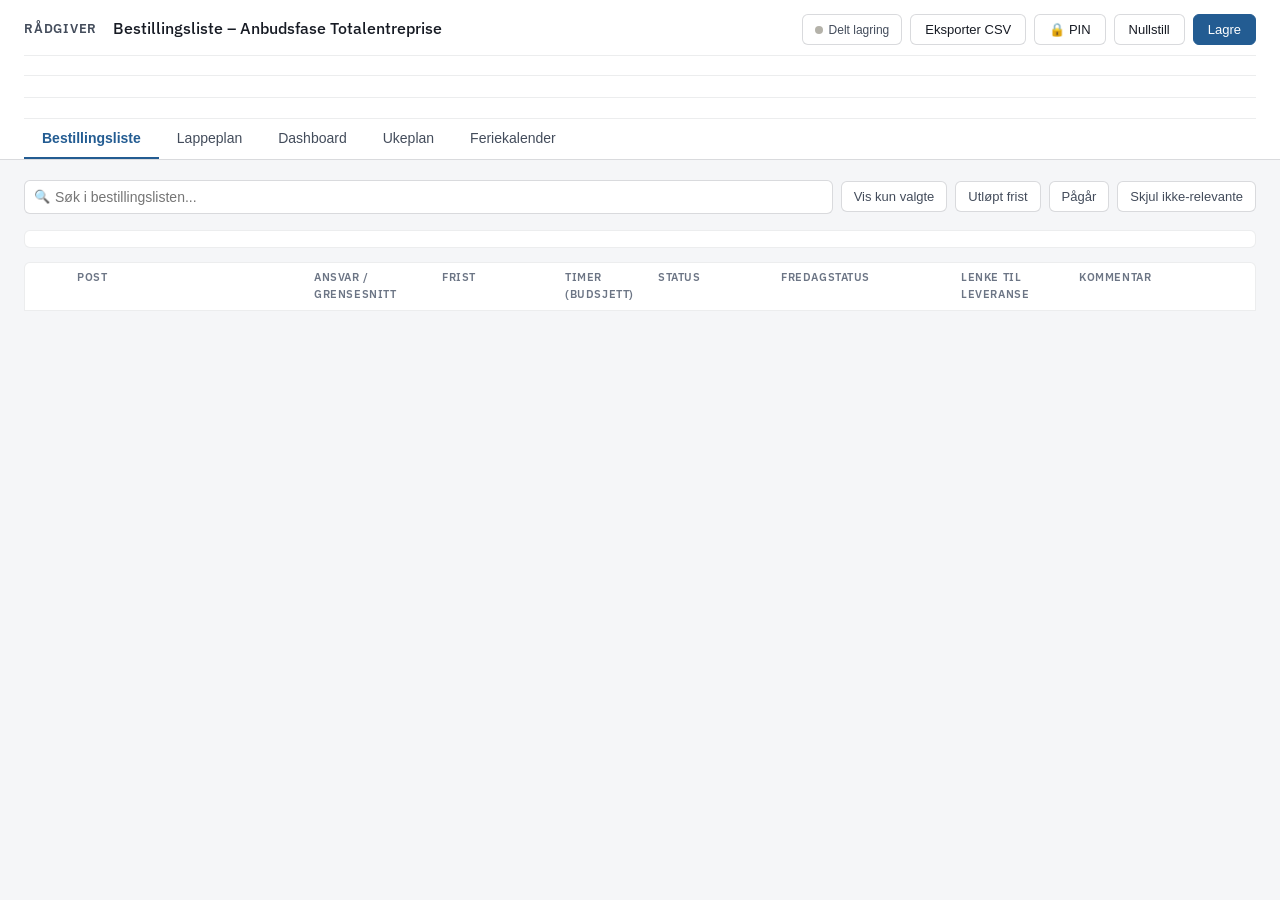
==== commit 730896a3: "Add files via upload" ====
--- a/index.html
+++ b/index.html
@@ -8,6 +8,48 @@
 <link rel="preconnect" href="https://fonts.gstatic.com" crossorigin>
 <link href="https://fonts.googleapis.com/css2?family=IBM+Plex+Sans:wght@400;500;600;700&family=IBM+Plex+Mono:wght@400;500&display=swap" rel="stylesheet">
 <link rel="stylesheet" href="styles.css">
+<style>
+/* ── Ikke-relevant stil ── */
+.task-irrelevant {
+  opacity: 0.38;
+}
+.task-irrelevant .task-name-content {
+  text-decoration: line-through;
+  color: var(--text3);
+}
+.irrelevant-btn {
+  display: none;
+  font-size: 10px;
+  padding: 2px 7px;
+  border-radius: 10px;
+  border: 1px solid var(--border2);
+  background: transparent;
+  color: var(--text3);
+  cursor: pointer;
+  white-space: nowrap;
+  line-height: 1.4;
+  transition: background .15s, color .15s, border-color .15s;
+}
+.irrelevant-btn:hover {
+  background: var(--red-bg);
+  color: var(--red);
+  border-color: var(--red);
+}
+.irrelevant-btn.is-irrelevant {
+  display: inline-flex;
+  background: var(--gray-bg);
+  color: var(--text2);
+  border-color: var(--border2);
+}
+.irrelevant-btn.is-irrelevant:hover {
+  background: var(--green-bg);
+  color: var(--green);
+  border-color: var(--green);
+}
+.name-display-wrap:hover .irrelevant-btn:not(.is-irrelevant) {
+  display: inline-flex;
+}
+</style>
 
 </head>
 <body>
@@ -47,6 +89,7 @@
       <button class="filter-btn" id="f-valgte" onclick="toggleFilter('valgte')">Vis kun valgte</button>
       <button class="filter-btn" id="f-frist" onclick="toggleFilter('frist')">Utløpt frist</button>
       <button class="filter-btn" id="f-pågår" onclick="toggleFilter('pågår')">Pågår</button>
+      <button class="filter-btn" id="f-irrelevant" onclick="toggleFilter('irrelevant')">Skjul ikke-relevante</button>
     </div>
     <div class="summary" id="summary-bar"></div>
     <div class="col-headers">
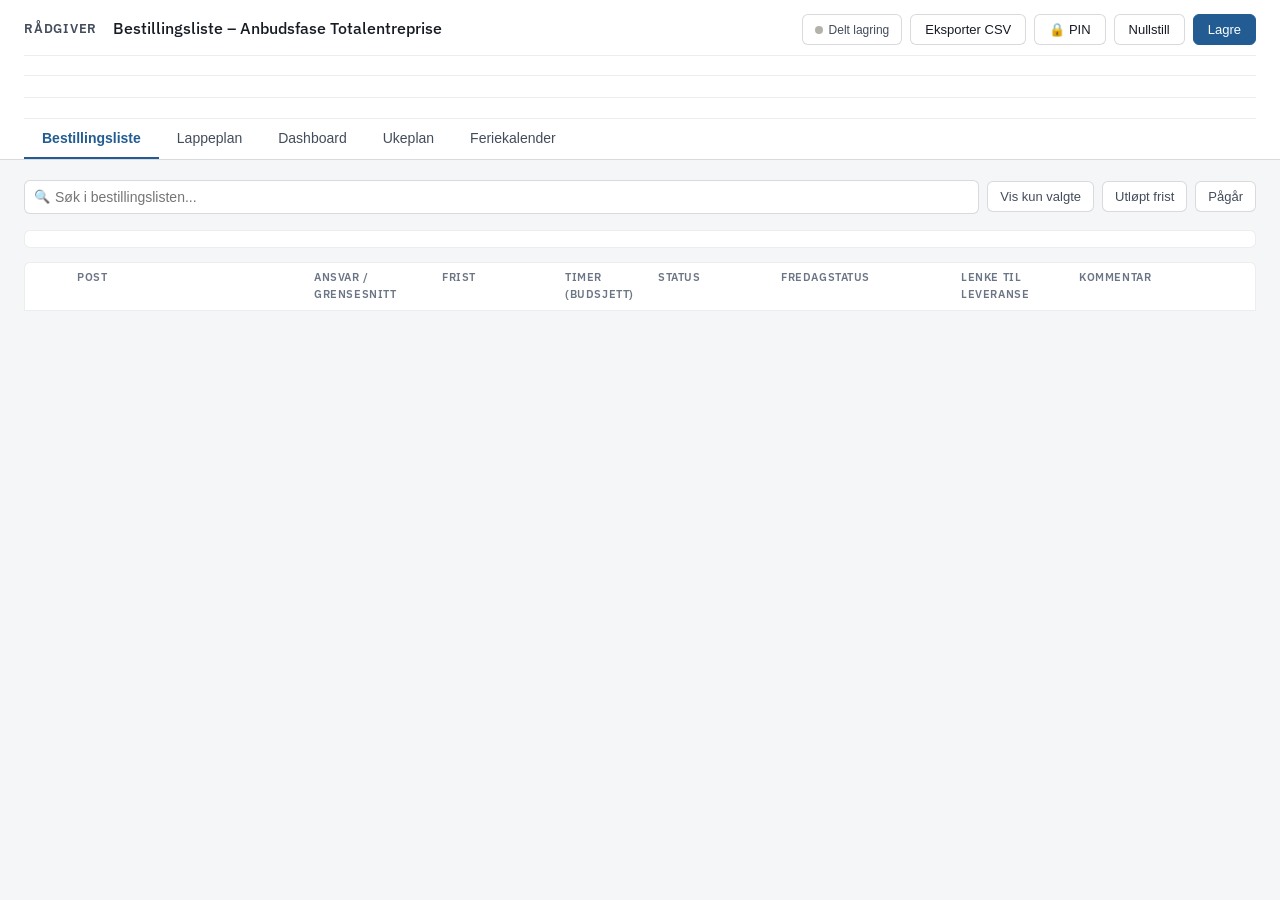
==== commit 41a58f28: "Add files via upload" ====
--- a/index.html
+++ b/index.html
@@ -8,48 +8,6 @@
 <link rel="preconnect" href="https://fonts.gstatic.com" crossorigin>
 <link href="https://fonts.googleapis.com/css2?family=IBM+Plex+Sans:wght@400;500;600;700&family=IBM+Plex+Mono:wght@400;500&display=swap" rel="stylesheet">
 <link rel="stylesheet" href="styles.css">
-<style>
-/* ── Ikke-relevant stil ── */
-.task-irrelevant {
-  opacity: 0.38;
-}
-.task-irrelevant .task-name-content {
-  text-decoration: line-through;
-  color: var(--text3);
-}
-.irrelevant-btn {
-  display: none;
-  font-size: 10px;
-  padding: 2px 7px;
-  border-radius: 10px;
-  border: 1px solid var(--border2);
-  background: transparent;
-  color: var(--text3);
-  cursor: pointer;
-  white-space: nowrap;
-  line-height: 1.4;
-  transition: background .15s, color .15s, border-color .15s;
-}
-.irrelevant-btn:hover {
-  background: var(--red-bg);
-  color: var(--red);
-  border-color: var(--red);
-}
-.irrelevant-btn.is-irrelevant {
-  display: inline-flex;
-  background: var(--gray-bg);
-  color: var(--text2);
-  border-color: var(--border2);
-}
-.irrelevant-btn.is-irrelevant:hover {
-  background: var(--green-bg);
-  color: var(--green);
-  border-color: var(--green);
-}
-.name-display-wrap:hover .irrelevant-btn:not(.is-irrelevant) {
-  display: inline-flex;
-}
-</style>
 
 </head>
 <body>
@@ -89,7 +47,6 @@
       <button class="filter-btn" id="f-valgte" onclick="toggleFilter('valgte')">Vis kun valgte</button>
       <button class="filter-btn" id="f-frist" onclick="toggleFilter('frist')">Utløpt frist</button>
       <button class="filter-btn" id="f-pågår" onclick="toggleFilter('pågår')">Pågår</button>
-      <button class="filter-btn" id="f-irrelevant" onclick="toggleFilter('irrelevant')">Skjul ikke-relevante</button>
     </div>
     <div class="summary" id="summary-bar"></div>
     <div class="col-headers">
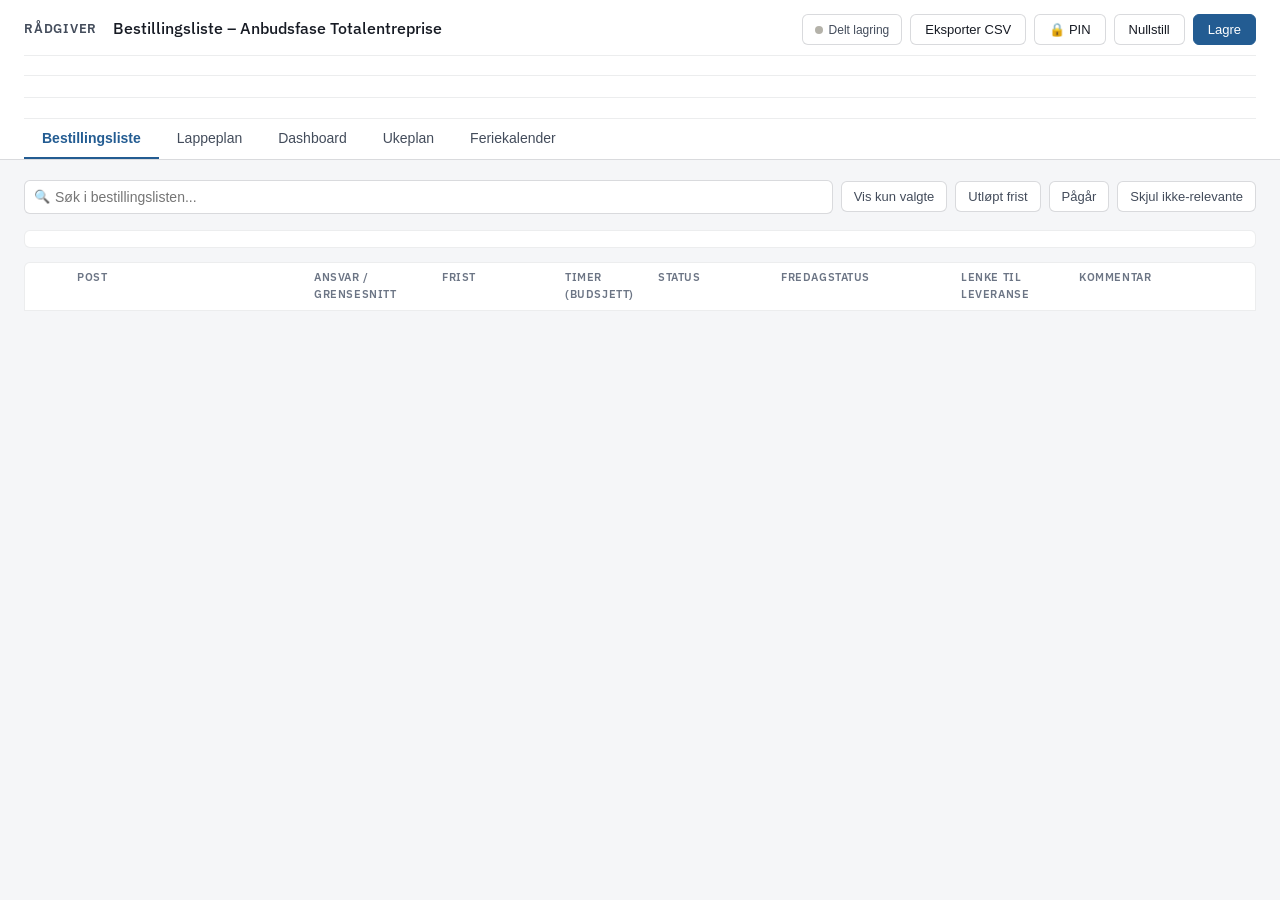
==== commit c39173d3: "Add files via upload" ====
--- a/index.html
+++ b/index.html
@@ -8,6 +8,48 @@
 <link rel="preconnect" href="https://fonts.gstatic.com" crossorigin>
 <link href="https://fonts.googleapis.com/css2?family=IBM+Plex+Sans:wght@400;500;600;700&family=IBM+Plex+Mono:wght@400;500&display=swap" rel="stylesheet">
 <link rel="stylesheet" href="styles.css">
+<style>
+/* ── Ikke-relevant stil ── */
+.task-irrelevant {
+  opacity: 0.38;
+}
+.task-irrelevant .task-name-content {
+  text-decoration: line-through;
+  color: var(--text3);
+}
+.irrelevant-btn {
+  display: none;
+  font-size: 10px;
+  padding: 2px 7px;
+  border-radius: 10px;
+  border: 1px solid var(--border2);
+  background: transparent;
+  color: var(--text3);
+  cursor: pointer;
+  white-space: nowrap;
+  line-height: 1.4;
+  transition: background .15s, color .15s, border-color .15s;
+}
+.irrelevant-btn:hover {
+  background: var(--red-bg);
+  color: var(--red);
+  border-color: var(--red);
+}
+.irrelevant-btn.is-irrelevant {
+  display: inline-flex;
+  background: var(--gray-bg);
+  color: var(--text2);
+  border-color: var(--border2);
+}
+.irrelevant-btn.is-irrelevant:hover {
+  background: var(--green-bg);
+  color: var(--green);
+  border-color: var(--green);
+}
+.name-display-wrap:hover .irrelevant-btn:not(.is-irrelevant) {
+  display: inline-flex;
+}
+</style>
 
 </head>
 <body>
@@ -47,6 +89,7 @@
       <button class="filter-btn" id="f-valgte" onclick="toggleFilter('valgte')">Vis kun valgte</button>
       <button class="filter-btn" id="f-frist" onclick="toggleFilter('frist')">Utløpt frist</button>
       <button class="filter-btn" id="f-pågår" onclick="toggleFilter('pågår')">Pågår</button>
+      <button class="filter-btn" id="f-irrelevant" onclick="toggleFilter('irrelevant')">Skjul ikke-relevante</button>
     </div>
     <div class="summary" id="summary-bar"></div>
     <div class="col-headers">
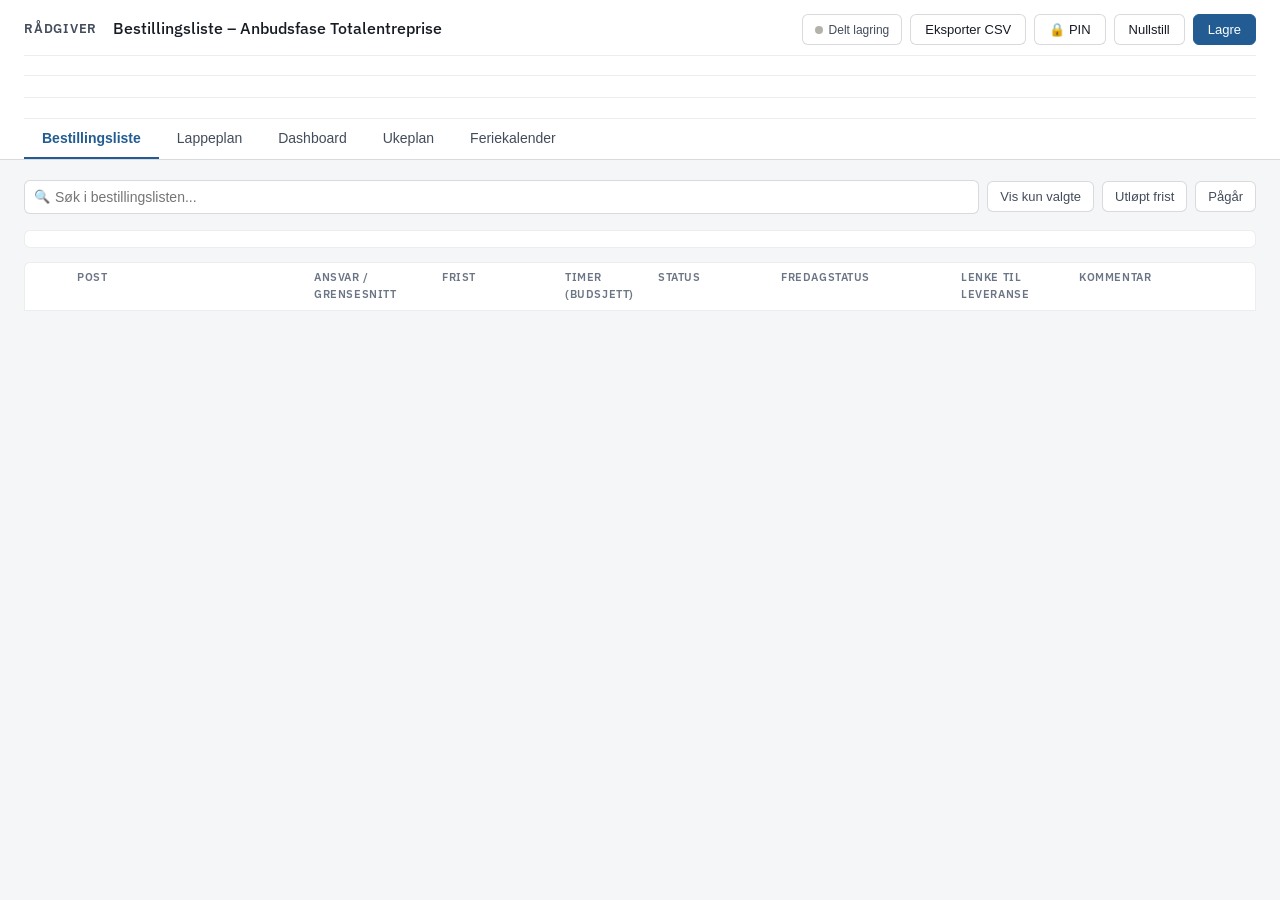
==== commit 4556d2b8: "Add files via upload" ====
--- a/index.html
+++ b/index.html
@@ -8,48 +8,6 @@
 <link rel="preconnect" href="https://fonts.gstatic.com" crossorigin>
 <link href="https://fonts.googleapis.com/css2?family=IBM+Plex+Sans:wght@400;500;600;700&family=IBM+Plex+Mono:wght@400;500&display=swap" rel="stylesheet">
 <link rel="stylesheet" href="styles.css">
-<style>
-/* ── Ikke-relevant stil ── */
-.task-irrelevant {
-  opacity: 0.38;
-}
-.task-irrelevant .task-name-content {
-  text-decoration: line-through;
-  color: var(--text3);
-}
-.irrelevant-btn {
-  display: none;
-  font-size: 10px;
-  padding: 2px 7px;
-  border-radius: 10px;
-  border: 1px solid var(--border2);
-  background: transparent;
-  color: var(--text3);
-  cursor: pointer;
-  white-space: nowrap;
-  line-height: 1.4;
-  transition: background .15s, color .15s, border-color .15s;
-}
-.irrelevant-btn:hover {
-  background: var(--red-bg);
-  color: var(--red);
-  border-color: var(--red);
-}
-.irrelevant-btn.is-irrelevant {
-  display: inline-flex;
-  background: var(--gray-bg);
-  color: var(--text2);
-  border-color: var(--border2);
-}
-.irrelevant-btn.is-irrelevant:hover {
-  background: var(--green-bg);
-  color: var(--green);
-  border-color: var(--green);
-}
-.name-display-wrap:hover .irrelevant-btn:not(.is-irrelevant) {
-  display: inline-flex;
-}
-</style>
 
 </head>
 <body>
@@ -89,7 +47,6 @@
       <button class="filter-btn" id="f-valgte" onclick="toggleFilter('valgte')">Vis kun valgte</button>
       <button class="filter-btn" id="f-frist" onclick="toggleFilter('frist')">Utløpt frist</button>
       <button class="filter-btn" id="f-pågår" onclick="toggleFilter('pågår')">Pågår</button>
-      <button class="filter-btn" id="f-irrelevant" onclick="toggleFilter('irrelevant')">Skjul ikke-relevante</button>
     </div>
     <div class="summary" id="summary-bar"></div>
     <div class="col-headers">
